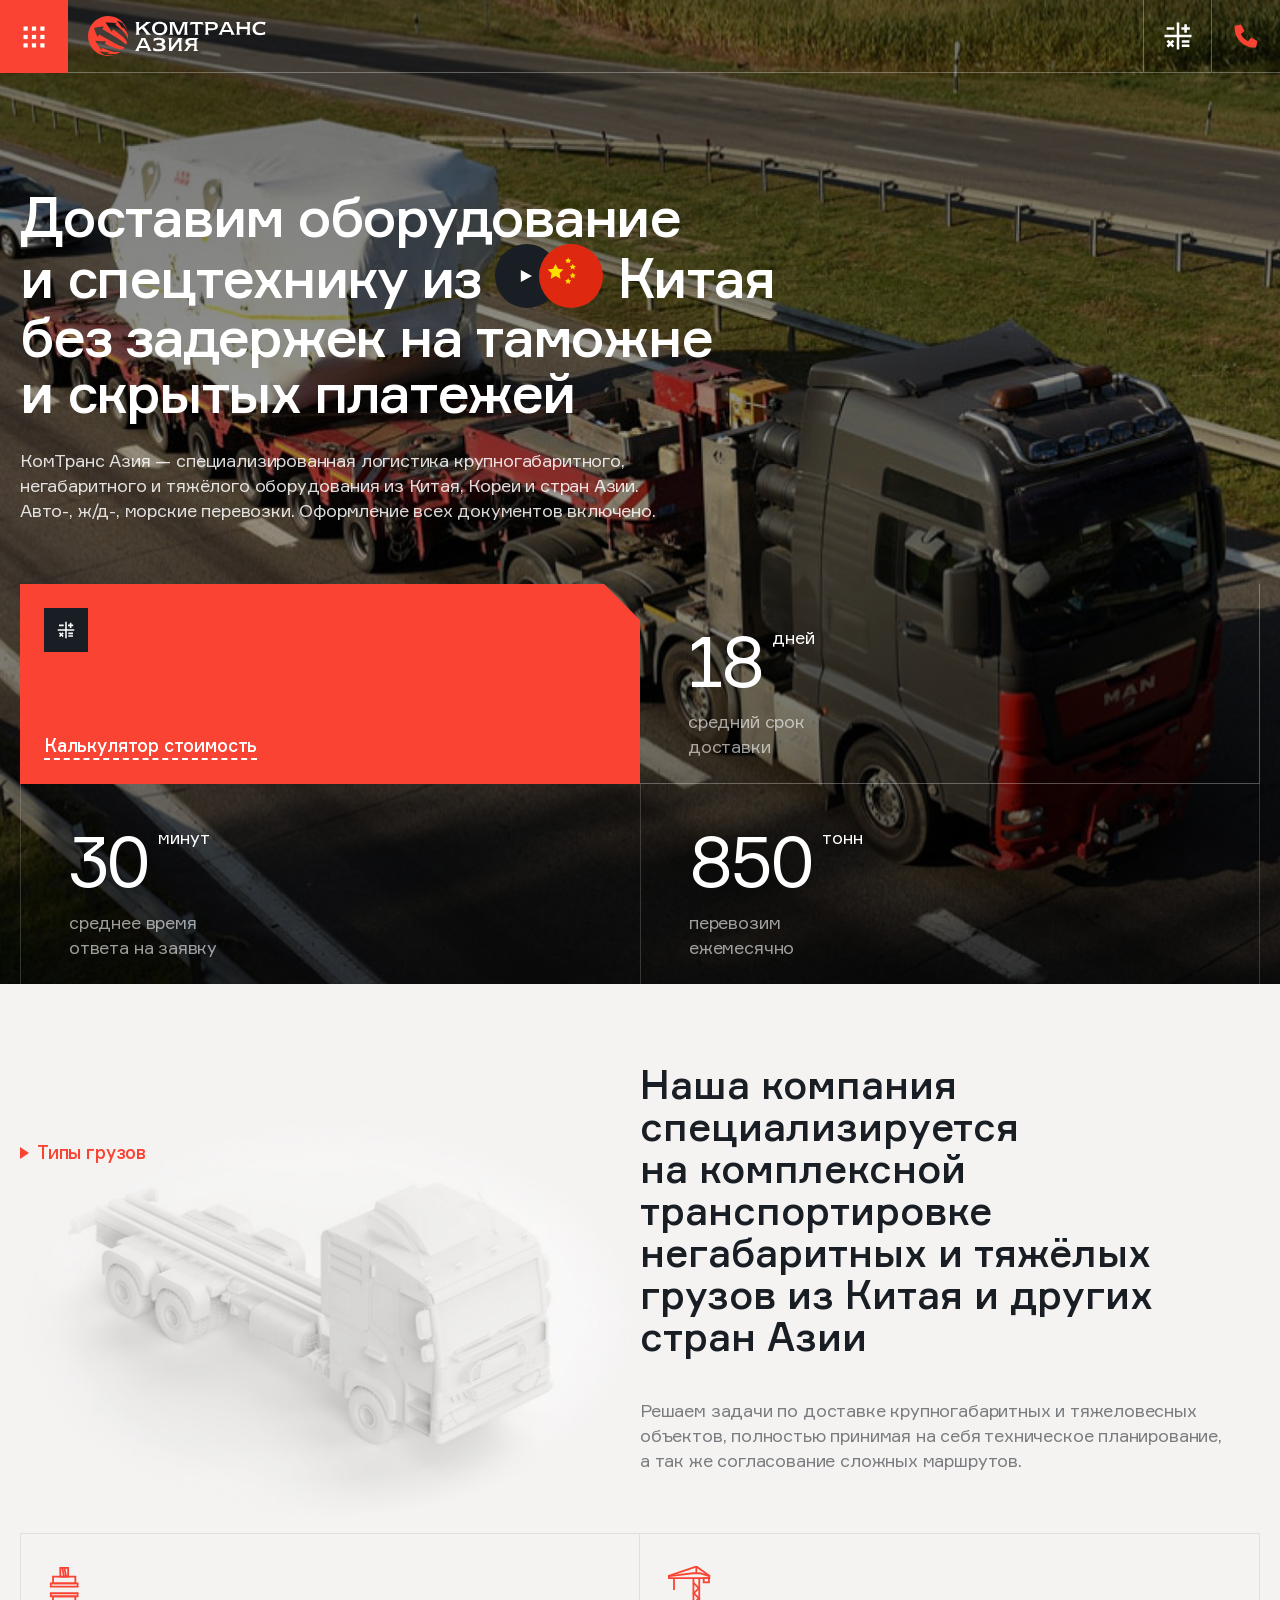
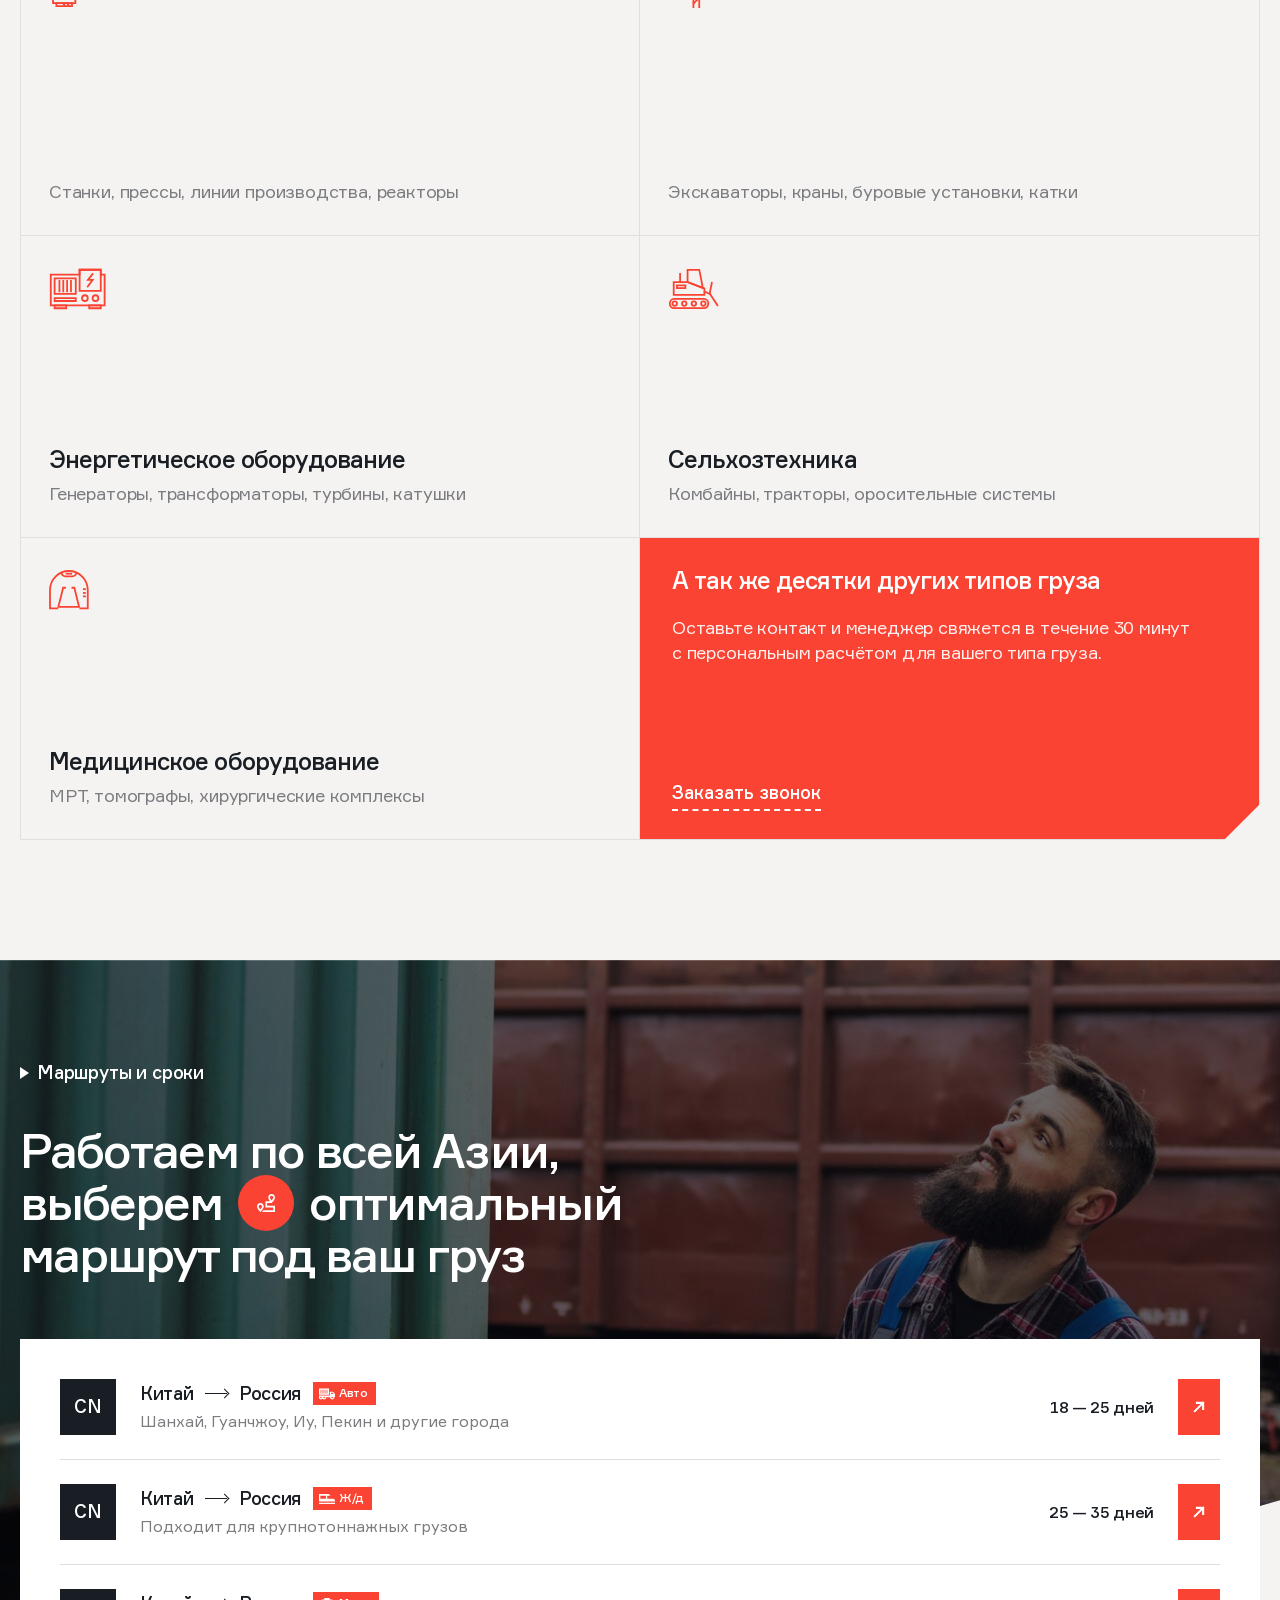
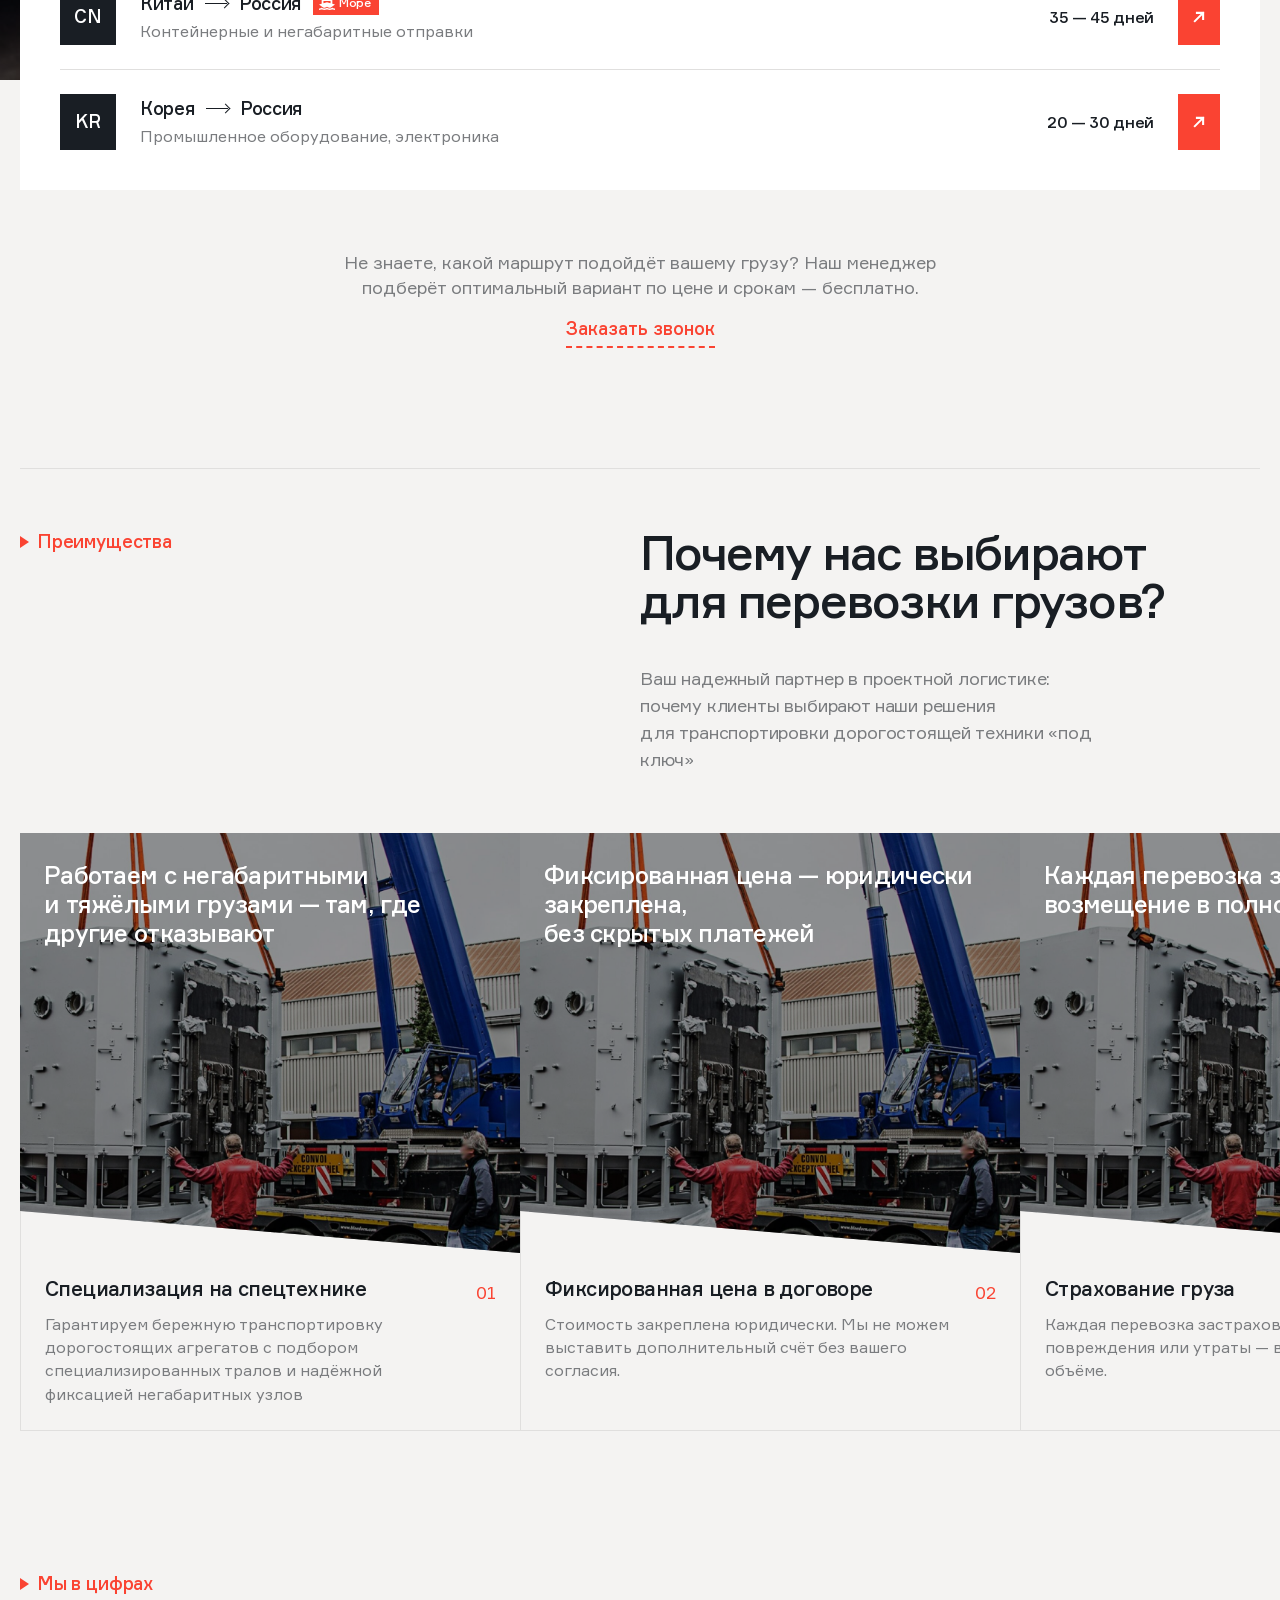
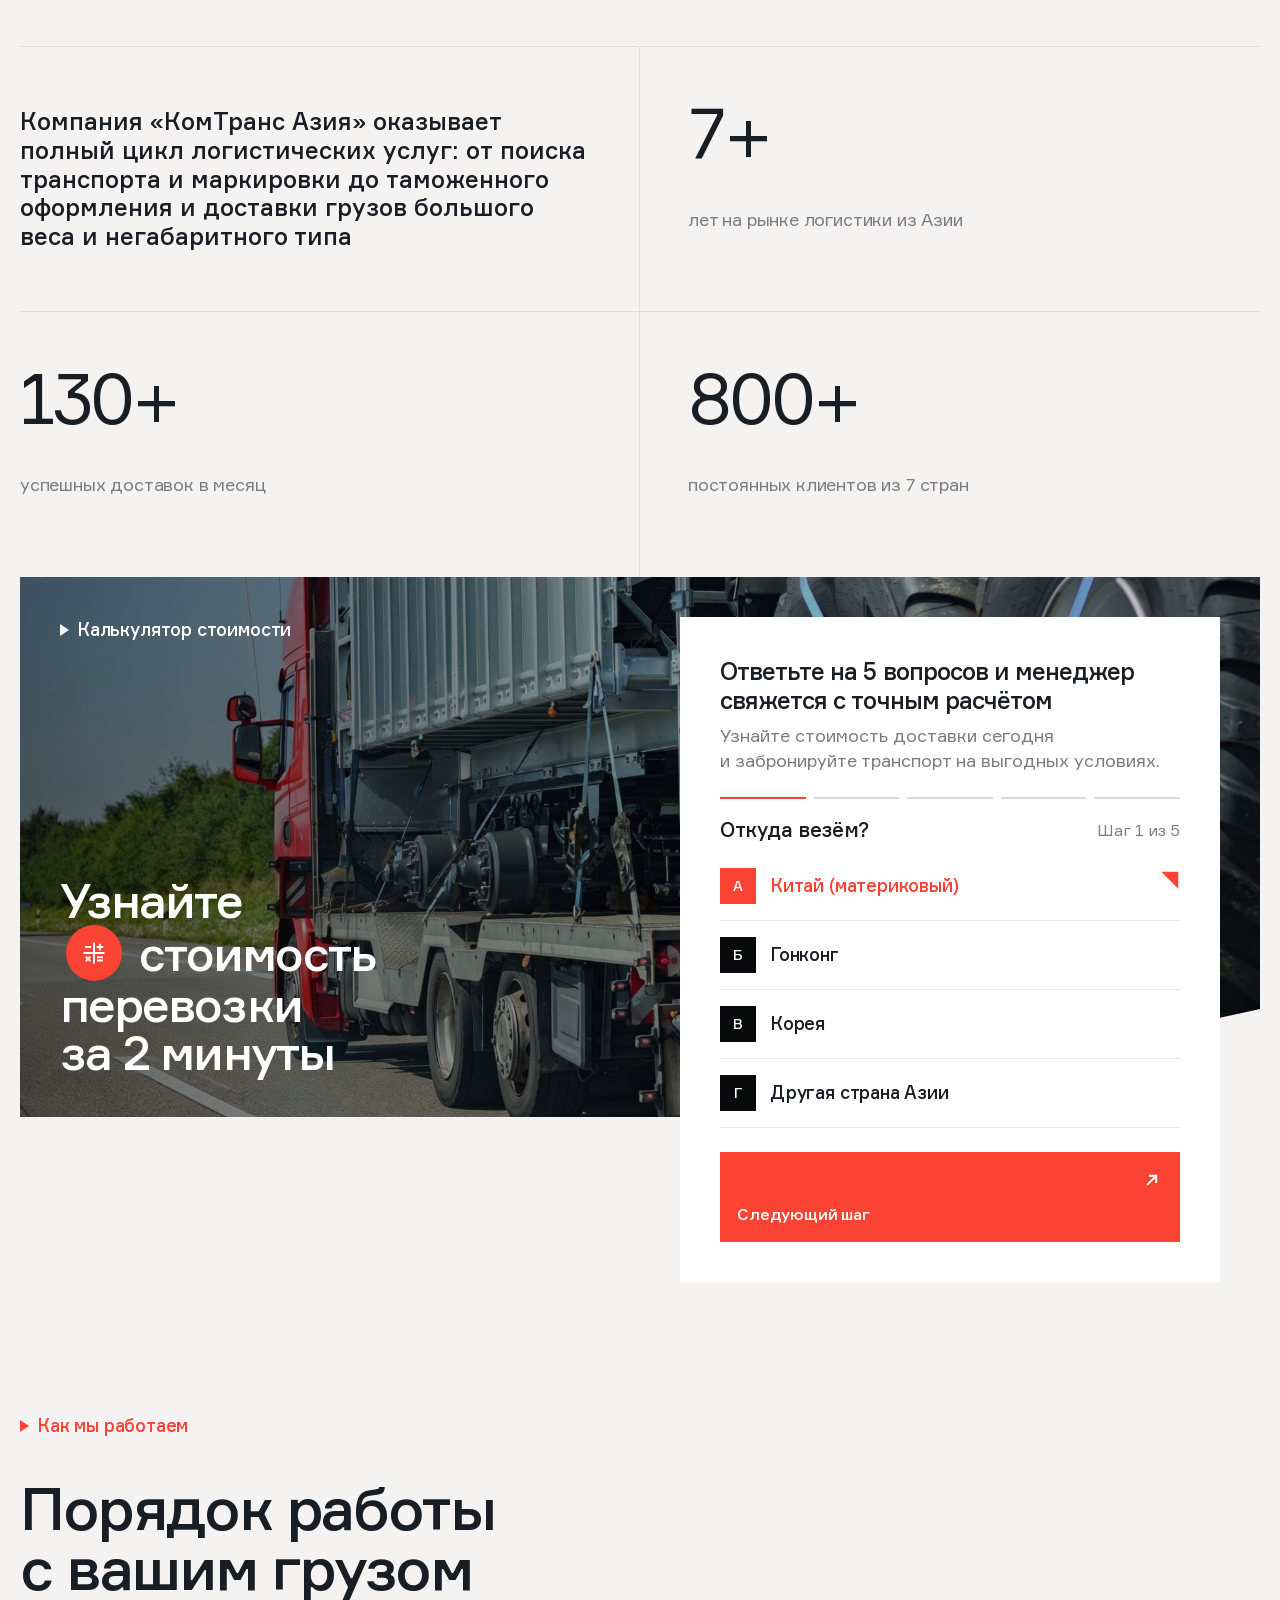
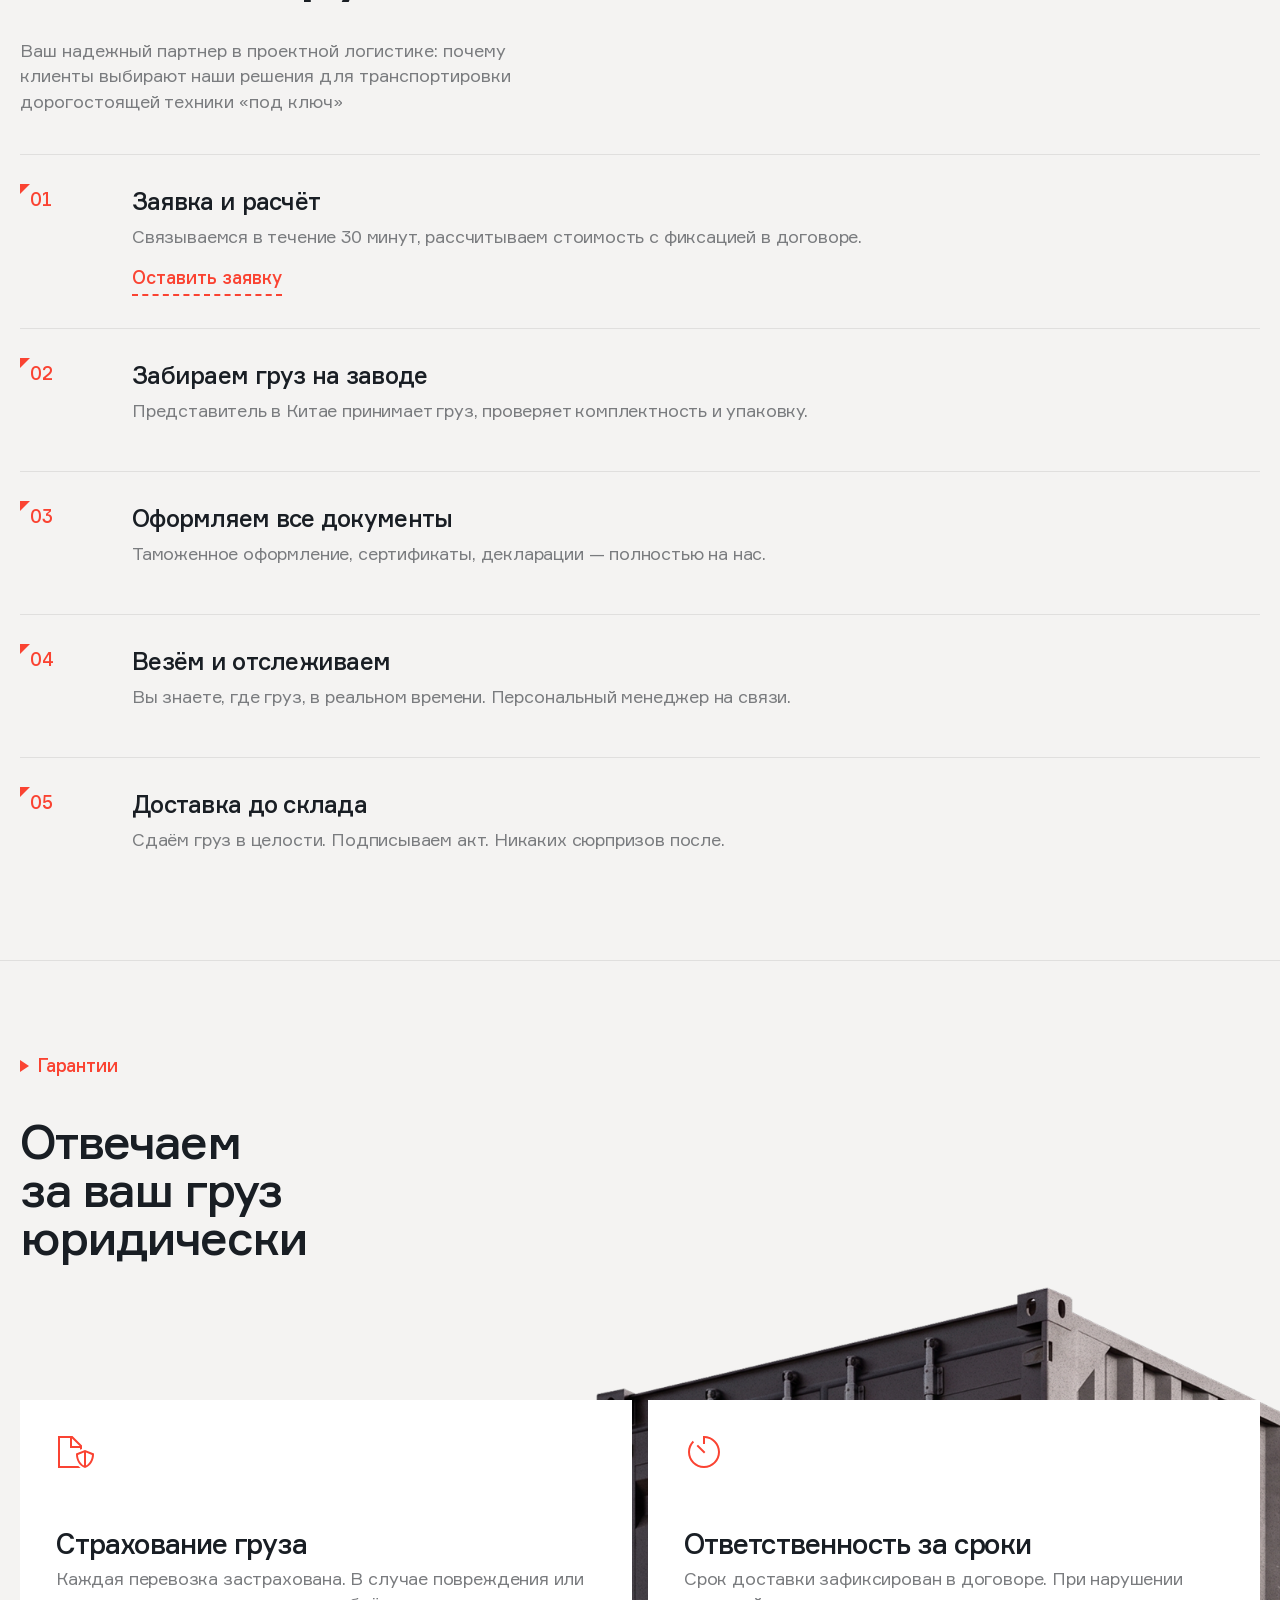
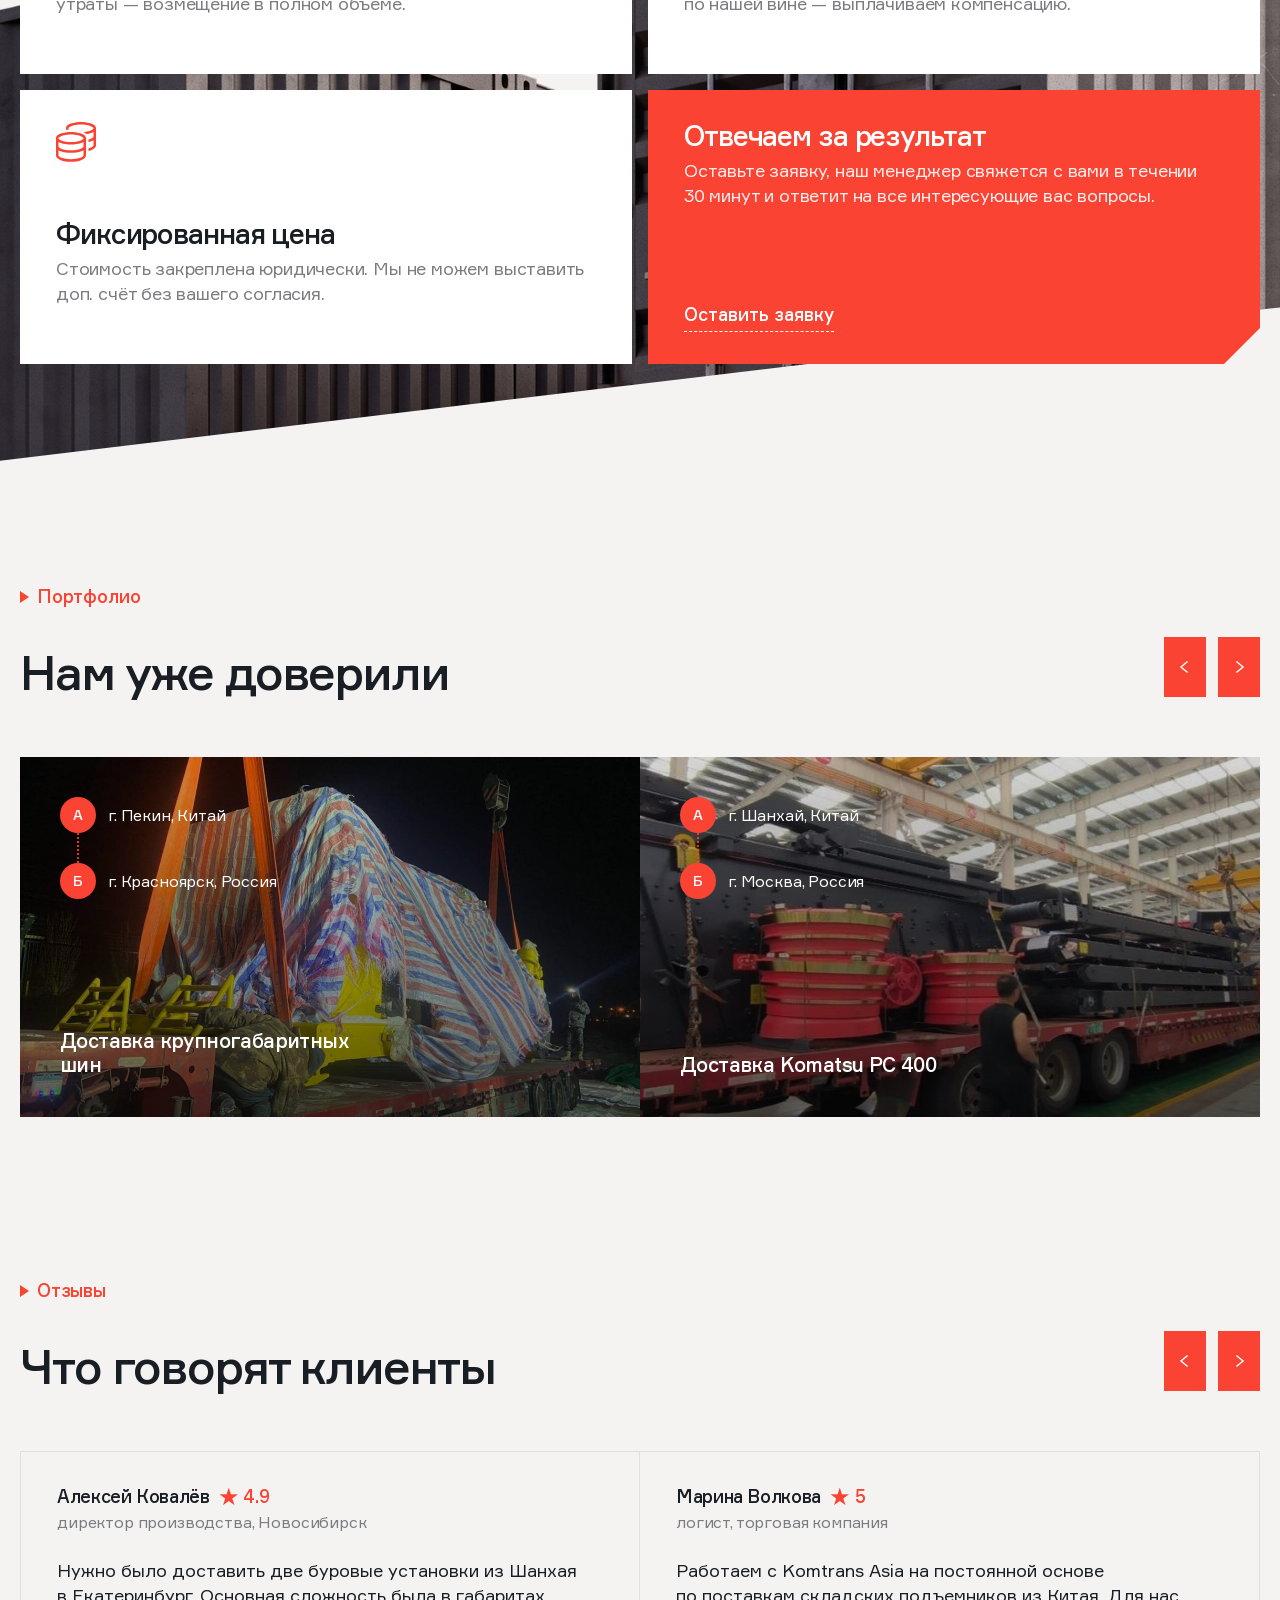
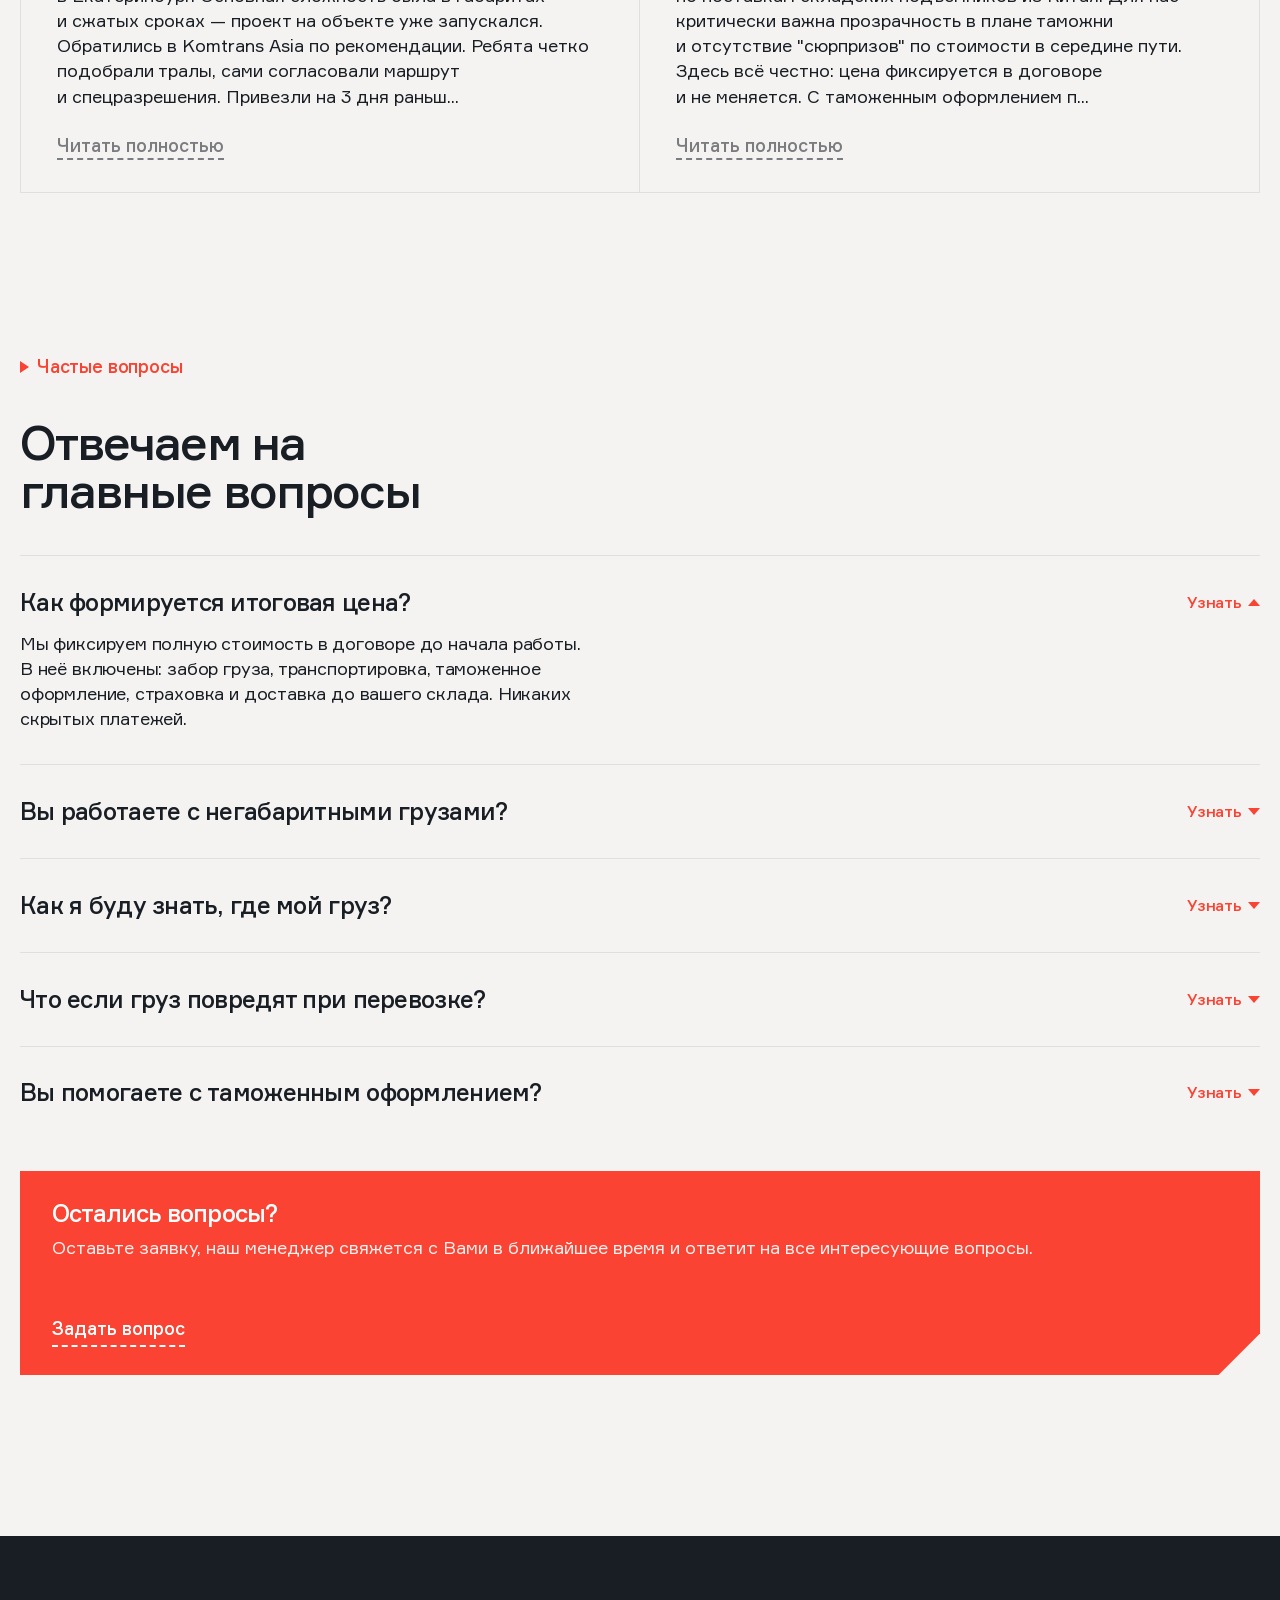
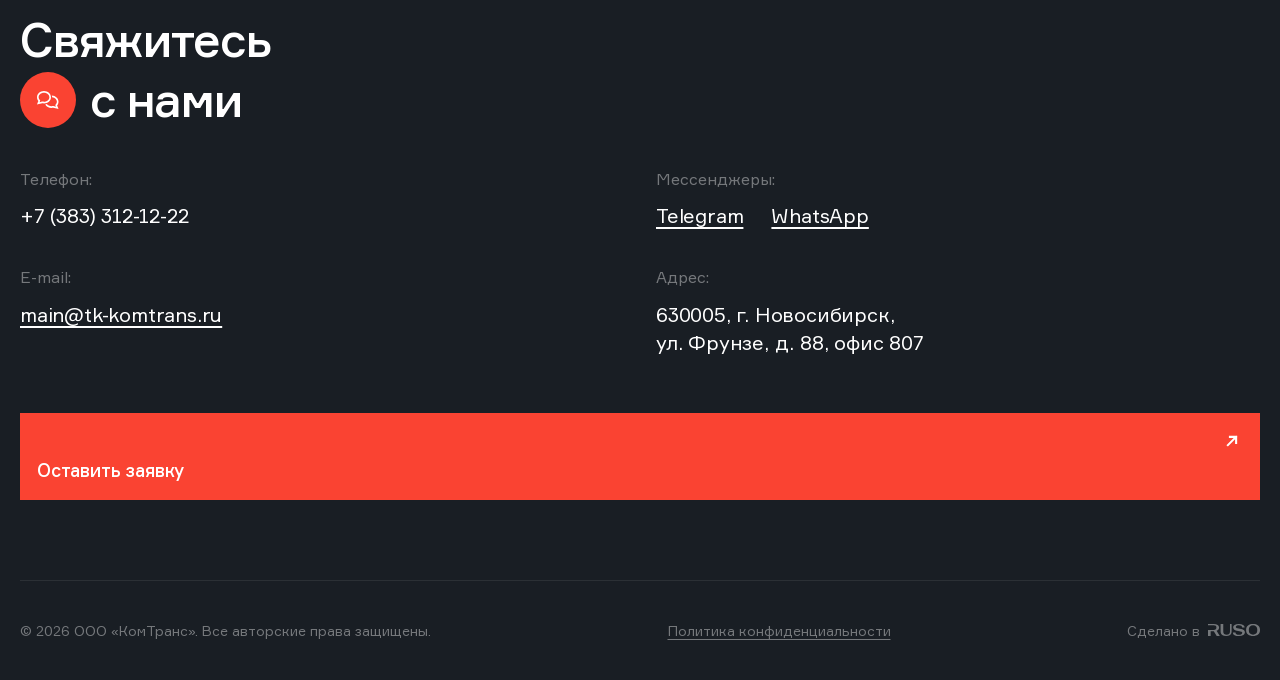
==== index.html @ 23481c4d "Portfolio modal: working image slider (arrows + thumbs), remove pagination dots Co-Authored-By: Devi" ====
<!doctype html>
<html lang="ru">
<head>
  <meta charset="utf-8">
  <meta name="viewport" content="width=device-width, initial-scale=1, viewport-fit=cover">
  <title>КомТранс Азия — доставка оборудования и спецтехники из Китая, Кореи и стран Азии</title>
  <meta name="description" content="КомТранс Азия — специализированная логистика крупногабаритного, негабаритного и тяжёлого оборудования из Китая, Кореи и стран Азии. Авто-, ж/д-, морские перевозки. Оформление всех документов включено.">
  <link rel="icon" type="image/svg+xml" href="assets/icons/favicon.svg">
  <link rel="stylesheet" href="css/main.css">
  <link rel="stylesheet" href="css/sections.css">
  <link rel="stylesheet" href="css/popups.css">
  <link rel="stylesheet" href="css/responsive.css">
</head>
<body>

<!-- ======= HEADER ======= -->
<header class="site-header is-overlay">
  <div class="container">
    <div class="site-header__row">
      <a class="site-header__logo" href="/" aria-label="КомТранс Азия">
        <img src="assets/icons/logo.svg" alt="КомТранс Азия" width="178" height="40">
      </a>

      <nav class="site-header__nav desktop-only">
        <a href="#types">Типы грузов</a>
        <a href="#routes">Маршруты и сроки</a>
        <a href="#features">Преимущества</a>
        <a href="#numbers">Мы в цифрах</a>
        <div class="has-dd-wrap">
          <a href="#" class="has-dd">Ещё</a>
          <div class="dd-menu">
            <div class="dd-menu__inner">
              <a href="#calc">Калькулятор</a>
              <a href="#steps">Этапы работы</a>
              <a href="#garant">Гарантии</a>
              <a href="#portfolio">Портфолио</a>
              <a href="#reviews">Отзывы</a>
              <a href="#faq">Частые вопросы</a>
            </div>
          </div>
        </div>
      </nav>

      <div class="site-header__phone desktop-only">
        <a class="phone-num" href="tel:+79232252229">+7 (923) 225-22-29</a>
        <div class="phone-msg">
          <a href="https://t.me/" target="_blank" rel="noopener">Telegram</a>
          <a href="https://wa.me/" target="_blank" rel="noopener">WhatsApp</a>
        </div>
      </div>

      <button class="site-header__cta desktop-only" data-modal="call">
        Заказать звонок
      </button>

      <button class="site-header__cta-mobile mobile-only" data-modal="call" aria-label="Позвонить"></button>
      <button class="site-header__calc-mobile mobile-only" data-modal="calculator" aria-label="Калькулятор"></button>
      <button class="site-header__menu-btn mobile-only" data-modal="menu" aria-label="Меню"></button>
    </div>
  </div>
</header>

<!-- ======= 1. HERO ======= -->
<section class="hero">
  <div class="hero__bg">
    <img src="assets/img/hero-bg.jpg"
         srcset="assets/img/hero-bg.jpg 1x, assets/img/hero-bg@2x.jpg 2x"
         alt="">
  </div>
  <div class="container">
    <div class="hero__content">
      <h1 class="hero__title">
        Доставим оборудование<br>
        и&nbsp;спецтехнику из&nbsp;<span class="flag" aria-label="Китай"><img src="./assets/img/Frame 188.svg" alt=""><img src="assets/icons/flag-cn.svg" alt=""></span>&nbsp;Китая<br>
        без&nbsp;задержек на&nbsp;таможне<br>
        и&nbsp;скрытых платежей
      </h1>
      <p class="hero__lead">
        КомТранс&nbsp;Азия&nbsp;— специализированная логистика крупногабаритного,
        негабаритного и&nbsp;тяжёлого оборудования из&nbsp;Китая, Кореи и&nbsp;стран Азии.<br>
        Авто-, ж/д-, морские перевозки. Оформление всех документов включено.
      </p>
    </div>

    <div class="hero__metrics">
      <a href="#calc" class="hero__calc">
        <span class="hero__calc-icon"><img src="assets/icons/calc-hash.svg" alt=""></span>
        <span class="hero__calc-link">Калькулятор стоимость</span>
      </a>
      <div class="hero__metric">
        <div class="hero__metric-num">18<span class="unit">дней</span></div>
        <div class="hero__metric-label">средний срок<br>доставки</div>
      </div>
      <div class="hero__metric">
        <div class="hero__metric-num">30<span class="unit">минут</span></div>
        <div class="hero__metric-label">среднее время<br>ответа на&nbsp;заявку</div>
      </div>
      <div class="hero__metric">
        <div class="hero__metric-num">850<span class="unit">тонн</span></div>
        <div class="hero__metric-label">перевозим<br>ежемесячно</div>
      </div>
    </div>
  </div>
</section>

<!-- ======= 2. TYPES ======= -->
<section class="types" id="types">
  <div class="container">
    <div class="types__top">
      <div class="types__media" role="img" aria-label="Транспорт">
    <p class="section-tag">Типы грузов</p>
      </div>
      <div class="types__heading">
        <h2>Наша компания специализируется на&nbsp;комплексной транспортировке негабаритных и&nbsp;тяжёлых грузов из&nbsp;Китая и&nbsp;других стран Азии</h2>
        <p>Решаем задачи по&nbsp;доставке крупногабаритных и&nbsp;тяжеловесных объектов, полностью принимая на&nbsp;себя техническое планирование, а&nbsp;так&nbsp;же согласование сложных маршрутов.</p>
      </div>
    </div>

    <div class="types__grid">
      <article class="type-card">
        <div class="type-card__icon"><img src="assets/icons/type-industrial.svg" alt=""></div>
        <div class="type-card__text">
          <h3>Промышленное оборудование</h3>
        <p>Станки, прессы, линии производства, реакторы</p>
        </div>
      </article>
      <article class="type-card">
        <div class="type-card__icon"><img src="assets/icons/type-crane.svg" alt=""></div>
        <div class="type-card__text">
        <h3>Строительная техника</h3>
        <p>Экскаваторы, краны, буровые установки, катки</p>
        </div>
      </article>
      <article class="type-card">
        <div class="type-card__icon"><img src="assets/icons/type-generator.svg" alt=""></div>
        <div class="type-card__text">
        <h3>Энергетическое оборудование</h3>
        <p>Генераторы, трансформаторы, турбины, катушки</p>
        </div>
      </article>
      <article class="type-card">
        <div class="type-card__icon"><img src="assets/icons/type-bulldozer.svg" alt=""></div>
        <div class="type-card__text">
        <h3>Сельхозтехника</h3>
        <p>Комбайны, тракторы, оросительные системы</p>
        </div>
      </article>
      <article class="type-card type-card--empty desktop-only" aria-hidden="true"></article>
      <article class="type-card">
        <div class="type-card__icon"><img src="assets/icons/type-medical.svg" alt=""></div>
        <div class="type-card__text">
        <h3>Медицинское оборудование</h3>
        <p>МРТ, томографы, хирургические комплексы</p>
        </div>
      </article>
      <article class="type-card type-card--empty desktop-only" aria-hidden="true"></article>
      <article class="type-card type-card--cta">
        <h3>А&nbsp;так&nbsp;же десятки других типов груза</h3>
        <p>Оставьте контакт и&nbsp;менеджер свяжется в&nbsp;течение 30&nbsp;минут с&nbsp;персональным расчётом для&nbsp;вашего типа груза.</p>
        <button class="btn--ghost" data-modal="call">Заказать звонок</button>
      </article>
    </div>
  </div>
</section>

<!-- ======= 3. ROUTES ======= -->
<section class="routes" id="routes">
  <div class="routes__bg"><img src="assets/img/route-bg.jpg" alt=""></div>
  <div class="container">
    <p class="section-tag">Маршруты и сроки</p>
    <h2 class="routes__title">
      Работаем по&nbsp;всей Азии,<br class="br-desktop">
      выберем&nbsp;<br class="br-mobile"><span class="pill"><img src="assets/icons/route-truck.svg" alt=""></span>&nbsp;оптимальный<br class="br-desktop">
      маршрут под&nbsp;ваш груз
    </h2>

    <div class="routes__list">
      <div class="routes__row">
        <span class="routes__cc">CN</span>
        <div class="routes__path">
          <span class="routes__path-line">Китай <span class="arrow"></span> Россия <span class="badge auto"><img src="assets/icons/transport-auto.svg" alt=""> Авто</span></span>
          <span class="routes__sub">Шанхай, Гуанчжоу, Иу, Пекин и&nbsp;другие города</span>
        </div>
        <span class="routes__time">18&nbsp;—&nbsp;25 дней</span>
        <button type="button" class="routes__go" data-modal="call" data-modal-title="Оставьте заявку" data-context="Маршрут: Китай → Россия (Авто)" aria-label="Оставить заявку по маршруту Китай → Россия (Авто)"><img src="assets/icons/arrow-up-right.svg" alt=""></button>
      </div>
      <div class="routes__row">
        <span class="routes__cc">CN</span>
        <div class="routes__path">
          <span class="routes__path-line">Китай <span class="arrow"></span> Россия <span class="badge rail"><img src="assets/icons/transport-rail.svg" alt=""> Ж/д</span></span>
          <span class="routes__sub">Подходит для&nbsp;крупнотоннажных грузов</span>
        </div>
        <span class="routes__time">25&nbsp;—&nbsp;35 дней</span>
        <button type="button" class="routes__go" data-modal="call" data-modal-title="Оставьте заявку" data-context="Маршрут: Китай → Россия (Ж/д)" aria-label="Оставить заявку по маршруту Китай → Россия (Ж/д)"><img src="assets/icons/arrow-up-right.svg" alt=""></button>
      </div>
      <div class="routes__row">
        <span class="routes__cc">CN</span>
        <div class="routes__path">
          <span class="routes__path-line">Китай <span class="arrow"></span> Россия <span class="badge sea"><img src="assets/icons/transport-sea.svg" alt=""> Море</span></span>
          <span class="routes__sub">Контейнерные и&nbsp;негабаритные отправки</span>
        </div>
        <span class="routes__time">35&nbsp;—&nbsp;45 дней</span>
        <button type="button" class="routes__go" data-modal="call" data-modal-title="Оставьте заявку" data-context="Маршрут: Китай → Россия (Море)" aria-label="Оставить заявку по маршруту Китай → Россия (Море)"><img src="assets/icons/arrow-up-right.svg" alt=""></button>
      </div>
      <div class="routes__row">
        <span class="routes__cc">KR</span>
        <div class="routes__path">
          <span class="routes__path-line">Корея <span class="arrow"></span> Россия</span>
          <span class="routes__sub">Промышленное оборудование, электроника</span>
        </div>
        <span class="routes__time">20&nbsp;—&nbsp;30 дней</span>
        <button type="button" class="routes__go" data-modal="call" data-modal-title="Оставьте заявку" data-context="Маршрут: Корея → Россия" aria-label="Оставить заявку по маршруту Корея → Россия"><img src="assets/icons/arrow-up-right.svg" alt=""></button>
      </div>
    </div>
  </div>

  <div class="routes__after">
    <p>Не&nbsp;знаете, какой маршрут подойдёт вашему грузу? Наш менеджер подберёт оптимальный вариант по&nbsp;цене и&nbsp;срокам&nbsp;— бесплатно.</p>
    <button class="btn--ghost" data-modal="call">Заказать звонок</button>
  </div>
</section>

<!-- ======= 4. FEATURES ======= -->
<section class="features" id="features">
  <div class="container">
    <div class="features__head">
        <p class="section-tag">Преимущества</p>
      <div>
        <h2 class="section-title">Почему нас выбирают<br>для&nbsp;перевозки грузов?</h2>
              <p>Ваш надежный партнер в&nbsp;проектной логистике: почему клиенты выбирают наши решения для&nbsp;транспортировки дорогостоящей техники&nbsp;«под ключ»</p>
      </div>
    </div>

    <div class="features__grid">
      <div class="features__visual">
        <div class="fv-bg fv-bg--a"></div>
        <div class="fv-bg fv-bg--b"></div>
        <h3 class="features__visual-text">Работаем с&nbsp;негабаритными<br>и&nbsp;тяжёлыми грузами&nbsp;— там,<br>где другие отказывают</h3>
      </div>
      <div class="features__list">
        <div class="feature-row is-open"
             data-ftext="Работаем с&nbsp;негабаритными и&nbsp;тяжёлыми грузами&nbsp;— там, где другие отказывают"
             data-fimg="assets/img/feature-img.jpg">
          <div class="feature-row__content">
            <h3>Специализация на&nbsp;спецтехнике</h3>
            <p>Гарантируем бережную транспортировку дорогостоящих агрегатов с&nbsp;подбором специализированных тралов и&nbsp;надёжной фиксацией негабаритных узлов</p>
          </div>
          <span class="feature-row__num">01</span>
        </div>
        <div class="feature-row"
             data-ftext="Фиксированная цена — юридически закреплена,<br>без&nbsp;скрытых платежей"
             data-fimg="assets/img/feature-img.jpg">
          <div class="feature-row__content">
            <h3>Фиксированная цена в&nbsp;договоре</h3>
            <p>Стоимость закреплена юридически. Мы&nbsp;не&nbsp;можем выставить дополнительный счёт без&nbsp;вашего согласия.</p>
          </div>
          <span class="feature-row__num">02</span>
        </div>
        <div class="feature-row"
             data-ftext="Каждая перевозка застрахована&nbsp;—<br>возмещение в&nbsp;полном объёме"
             data-fimg="assets/img/feature-img.jpg">
          <div class="feature-row__content">
            <h3>Страхование груза</h3>
            <p>Каждая перевозка застрахована. В&nbsp;случае повреждения или утраты&nbsp;— возмещение в&nbsp;полном объёме.</p>
          </div>
          <span class="feature-row__num">03</span>
        </div>
        <div class="feature-row"
             data-ftext="Забираем, растамаживаем и&nbsp;доставляем&nbsp;—<br>вы&nbsp;только ждёте результат"
             data-fimg="assets/img/feature-img.jpg">
          <div class="feature-row__content">
            <h3>Перевозки «под ключ»</h3>
            <p>Берём на&nbsp;себя забор груза, таможню, транспортировку и&nbsp;доставку до&nbsp;вашего склада.</p>
          </div>
          <span class="feature-row__num">04</span>
        </div>
        <div class="feature-row"
             data-ftext="Наш сотрудник в&nbsp;Китае принимает<br>груз лично и&nbsp;готовит к&nbsp;отправке"
             data-fimg="assets/img/feature-img.jpg">
          <div class="feature-row__content">
            <h3>Представитель в&nbsp;Китае</h3>
            <p>Наш сотрудник на&nbsp;месте принимает груз, проверяет комплектность и&nbsp;готовит к&nbsp;отправке.</p>
          </div>
          <span class="feature-row__num">05</span>
        </div>
        <div class="feature-row"
             data-ftext="Один контакт на&nbsp;все вопросы&nbsp;—<br>от&nbsp;заявки до&nbsp;доставки"
             data-fimg="assets/img/feature-img.jpg">
          <div class="feature-row__content">
            <h3>Персональный менеджер</h3>
            <p>Один контакт на&nbsp;все вопросы по&nbsp;вашему проекту&nbsp;— от&nbsp;заявки до&nbsp;доставки.</p>
          </div>
          <span class="feature-row__num">06</span>
        </div>
      </div>
    </div>
  </div>
</section>

<!-- ======= 5. NUMBERS ======= -->
<section class="numbers" id="numbers">
  <div class="container">
    <p class="section-tag">Мы в цифрах</p>
    <div class="numbers__grid">
      <div class="num-card num-card--lead">
        <div class="num-card__lead">
          <p>Компания «КомТранс&nbsp;Азия» оказывает полный цикл логистических услуг: от&nbsp;поиска транспорта и&nbsp;маркировки до&nbsp;таможенного оформления и&nbsp;доставки грузов большого веса и&nbsp;негабаритного типа</p>
        </div>
      </div>
      <div class="num-card">
        <div class="num-card__big">7+</div>
        <div class="num-card__label">лет на&nbsp;рынке логистики из&nbsp;Азии</div>
      </div>
      <div class="num-card">
        <div class="num-card__big">130+</div>
        <div class="num-card__label">успешных доставок в&nbsp;месяц</div>
      </div>
      <div class="num-card">
        <div class="num-card__big">800+</div>
        <div class="num-card__label">постоянных клиентов из&nbsp;7&nbsp;стран</div>
      </div>
    </div>
  </div>
</section>

<!-- ======= 6. CALCULATOR BLOCK ======= -->
<section class="calc" id="calc">
  <div class="container">
    <div class="calc__inner">
      <div class="calc__title-wrap">
        <p class="section-tag">Калькулятор стоимости</p>
        <h2 class="calc__title">Узнайте<br><span class="pill"><img src="assets/icons/calc-hash.svg" alt=""></span>&nbsp;стоимость<br>перевозки<br>за&nbsp;2&nbsp;минуты</h2>
      </div>

      <form class="calculator-widget" id="calc-widget" novalidate>
        <h3 class="calculator-widget__title">Ответьте на&nbsp;5 вопросов и&nbsp;менеджер свяжется с&nbsp;точным расчётом</h3>
        <p class="calculator-widget__lead">Узнайте стоимость доставки сегодня и&nbsp;забронируйте транспорт на&nbsp;выгодных условиях.</p>
        <div class="calc-progress" aria-hidden="true">
          <span class="is-active"></span><span></span><span></span><span></span><span></span>
        </div>
        <div class="calculator-widget__step-row">
          <h3>Откуда везём?</h3>
          <span class="step">Шаг&nbsp;1 из&nbsp;5</span>
        </div>
        <div class="calculator-widget__opts">
          <label class="calc-opt is-selected"><input type="radio" name="from" value="cn" checked><span class="calc-opt__letter">А</span><span class="calc-opt__label">Китай (материковый)</span></label>
          <label class="calc-opt"><input type="radio" name="from" value="hk"><span class="calc-opt__letter">Б</span><span class="calc-opt__label">Гонконг</span></label>
          <label class="calc-opt"><input type="radio" name="from" value="kr"><span class="calc-opt__letter">В</span><span class="calc-opt__label">Корея</span></label>
          <label class="calc-opt"><input type="radio" name="from" value="other"><span class="calc-opt__letter">Г</span><span class="calc-opt__label">Другая страна Азии</span></label>
        </div>
        <button type="submit" class="btn">Следующий шаг</button>
      </form>
    </div>
  </div>
</section>

<!-- ======= 7. STEPS ======= -->
<section class="steps" id="steps">
  <div class="container">
    <p class="section-tag">Как мы работаем</p>
    <div class="steps__grid">
      <div class="steps__heading">
        <h2 class="section-title">Порядок работы<br>с&nbsp;вашим грузом</h2>
        <p>Ваш надежный партнер в&nbsp;проектной логистике: почему клиенты выбирают наши решения для&nbsp;транспортировки дорогостоящей техники&nbsp;«под ключ»</p>
      </div>
      <ol class="steps__list">
        <li class="step-item">
          <span class="step-item__num">01</span>
          <div class="step-item__body">
            <h3>Заявка и&nbsp;расчёт</h3>
            <p>Связываемся в&nbsp;течение 30&nbsp;минут, рассчитываем стоимость с&nbsp;фиксацией в&nbsp;договоре.</p>
            <button class="btn--ghost" data-modal="call" data-modal-title="Оставьте заявку" data-context="Этап работы: Заявка и расчёт">Оставить заявку</button>
          </div>
        </li>
        <li class="step-item">
          <span class="step-item__num">02</span>
          <div class="step-item__body">
            <h3>Забираем груз на&nbsp;заводе</h3>
            <p>Представитель в&nbsp;Китае принимает груз, проверяет комплектность и&nbsp;упаковку.</p>
          </div>
        </li>
        <li class="step-item">
          <span class="step-item__num">03</span>
          <div class="step-item__body">
            <h3>Оформляем все документы</h3>
            <p>Таможенное оформление, сертификаты, декларации&nbsp;— полностью на&nbsp;нас.</p>
          </div>
        </li>
        <li class="step-item">
          <span class="step-item__num">04</span>
          <div class="step-item__body">
            <h3>Везём и&nbsp;отслеживаем</h3>
            <p>Вы&nbsp;знаете, где груз, в&nbsp;реальном времени. Персональный менеджер на&nbsp;связи.</p>
          </div>
        </li>
        <li class="step-item">
          <span class="step-item__num">05</span>
          <div class="step-item__body">
            <h3>Доставка до&nbsp;склада</h3>
            <p>Сдаём груз в&nbsp;целости. Подписываем акт. Никаких сюрпризов после.</p>
          </div>
        </li>
      </ol>
    </div>
  </div>
</section>

<!-- ======= 8. GARANT ======= -->
<section class="garant" id="garant">
  <div class="garant__bg"></div>
  <div class="container">
    <div class="garant__grid">
      
      <!-- 1 -->
      <div class="garant__left">
        <p class="section-tag">Гарантии</p>
        <h2 class="garant__title">Отвечаем<br>за&nbsp;ваш груз<br>юридически</h2>
      </div>
      
      <!-- 2 -->
      <div class="garant-card--empty desktop-only" aria-hidden="true"></div>
      
      <!-- 3 -->
      <article class="garant-card">
        <div class="garant-card__icon"><img src="assets/icons/straxovaniye.svg" alt=""></div>
        <h3>Страхование груза</h3>
        <p>Каждая перевозка застрахована. В&nbsp;случае повреждения или утраты&nbsp;— возмещение в&nbsp;полном объёме.</p>
      </article>

      <!-- 4 -->
      <div class="garant-card--empty desktop-only" aria-hidden="true"></div>
      
      <!-- 5 -->
      <article class="garant-card">
        <div class="garant-card__icon"><img src="assets/icons/otvetstvennost.svg" alt=""></div>
        <h3>Ответственность за&nbsp;сроки</h3>
        <p>Срок доставки зафиксирован в&nbsp;договоре. При&nbsp;нарушении по&nbsp;нашей вине&nbsp;— выплачиваем компенсацию.</p>
      </article>
      
      <!-- 6 -->
      <div class="garant-card--empty desktop-only" aria-hidden="true"></div>

      <!-- 7 -->
      <article class="garant-card">
        <div class="garant-card__icon"><img src="assets/icons/fiksirovannaya.svg" alt=""></div>
        <h3>Фиксированная цена</h3>
        <p>Стоимость закреплена юридически. Мы&nbsp;не&nbsp;можем выставить доп.&nbsp;счёт без&nbsp;вашего согласия.</p>
      </article>
      
      <!-- 8 -->
      <div class="garant-card--empty desktop-only" aria-hidden="true"></div>
      
      <!-- 9 -->
      <article class="garant-card garant-card--cta">
        <h3>Отвечаем за&nbsp;результат</h3>
        <p>Оставьте заявку, наш менеджер свяжется с&nbsp;вами в&nbsp;течении 30&nbsp;минут и&nbsp;ответит на&nbsp;все интересующие вас вопросы.</p>
        <button class="btn--ghost" data-modal="call">Оставить заявку</button>
      </article>
    </div>
  </div>
</section>

<!-- ======= 9. PORTFOLIO ======= -->
<section class="portfolio" id="portfolio">
  <div class="container">
    <div class="portfolio__head">
      <div>
        <p class="section-tag">Портфолио</p>
        <h2 class="section-title">Нам уже доверили</h2>
      </div>
      <div class="carousel-nav" data-carousel="portfolio">
        <button data-dir="-1" aria-label="Назад"><img src="assets/icons/arrow-left.svg" alt=""></button>
        <button data-dir="1" aria-label="Вперёд"><img src="assets/icons/arrow-right.svg" alt=""></button>
      </div>
    </div>
    <div class="carousel-wrap" id="carousel-portfolio">
      <div class="portfolio__grid carousel-track">
        <article class="case-card" data-modal="portfolio" data-images="assets/img/portfolio-1.jpg,assets/img/portfolio-2.jpg,assets/img/portfolio-1.jpg,assets/img/portfolio-2.jpg">
          <div class="case-card__img" style="background-image: url('assets/img/portfolio-1.jpg')"></div>
          <div class="case-card__body">
            <div class="case-card__pins case-pins">
              <div class="case-pin"><span class="case-pin__letter">А</span><span class="case-pin__label">г.&nbsp;Пекин, Китай</span></div>
              <div class="case-pin"><span class="case-pin__letter">Б</span><span class="case-pin__label">г.&nbsp;Красноярск, Россия</span></div>
            </div>
            <div class="case-card__title">Доставка крупногабаритных шин</div>
          </div>
        </article>
        <article class="case-card" data-modal="portfolio" data-images="assets/img/portfolio-2.jpg,assets/img/portfolio-1.jpg,assets/img/portfolio-2.jpg,assets/img/portfolio-1.jpg">
          <div class="case-card__img" style="background-image: url('assets/img/portfolio-2.jpg')"></div>
          <div class="case-card__body">
            <div class="case-card__pins case-pins">
              <div class="case-pin"><span class="case-pin__letter">А</span><span class="case-pin__label">г.&nbsp;Шанхай, Китай</span></div>
              <div class="case-pin"><span class="case-pin__letter">Б</span><span class="case-pin__label">г.&nbsp;Москва, Россия</span></div>
            </div>
            <div class="case-card__title">Доставка Komatsu PC&nbsp;400</div>
          </div>
        </article>
        <article class="case-card" data-modal="portfolio" data-images="assets/img/portfolio-1.jpg,assets/img/portfolio-2.jpg,assets/img/portfolio-1.jpg,assets/img/portfolio-2.jpg">
          <div class="case-card__img" style="background-image: url('assets/img/portfolio-1.jpg')"></div>
          <div class="case-card__body">
            <div class="case-card__pins case-pins">
              <div class="case-pin"><span class="case-pin__letter">А</span><span class="case-pin__label">г.&nbsp;Гуанчжоу, Китай</span></div>
              <div class="case-pin"><span class="case-pin__letter">Б</span><span class="case-pin__label">г.&nbsp;Новосибирск, Россия</span></div>
            </div>
            <div class="case-card__title">Доставка промышленного пресса</div>
          </div>
        </article>
        <article class="case-card" data-modal="portfolio" data-images="assets/img/portfolio-2.jpg,assets/img/portfolio-1.jpg,assets/img/portfolio-2.jpg,assets/img/portfolio-1.jpg">
          <div class="case-card__img" style="background-image: url('assets/img/portfolio-2.jpg')"></div>
          <div class="case-card__body">
            <div class="case-card__pins case-pins">
              <div class="case-pin"><span class="case-pin__letter">А</span><span class="case-pin__label">г.&nbsp;Сеул, Корея</span></div>
              <div class="case-pin"><span class="case-pin__letter">Б</span><span class="case-pin__label">г.&nbsp;Екатеринбург, Россия</span></div>
            </div>
            <div class="case-card__title">Доставка энергетического оборудования</div>
          </div>
        </article>
      </div>
    </div>
  </div>
</section>

<!-- ======= 10. REVIEWS ======= -->
<section class="reviews" id="reviews">
  <div class="container">
    <div class="reviews__head">
      <div>
        <p class="section-tag">Отзывы</p>
        <h2 class="section-title">Что говорят клиенты</h2>
      </div>
      <div class="carousel-nav" data-carousel="reviews">
        <button data-dir="-1" aria-label="Назад"><img src="assets/icons/arrow-left.svg" alt=""></button>
        <button data-dir="1" aria-label="Вперёд"><img src="assets/icons/arrow-right.svg" alt=""></button>
      </div>
    </div>
    <div class="carousel-wrap" id="carousel-reviews">
    <div class="reviews__grid carousel-track">
      <article class="review-card" data-modal="review">
        <div class="review-card__head">
          <div class="review-card__name-row">
            <div class="review-card__name">Алексей Ковалёв <span class="review-card__rating">4.9</span></div>
            <div class="review-card__role">директор производства, Новосибирск</div>
          </div>
        </div>
        <p class="review-card__text">Нужно было доставить две буровые установки из&nbsp;Шанхая в&nbsp;Екатеринбург. Основная сложность была в&nbsp;габаритах и&nbsp;сжатых сроках&nbsp;— проект на&nbsp;объекте уже запускался. Обратились в&nbsp;Komtrans Asia по&nbsp;рекомендации. Ребята четко подобрали тралы, сами согласовали маршрут и&nbsp;спецразрешения. Привезли на&nbsp;3&nbsp;дня раньш...</p>
        <button class="review-card__more">Читать полностью</button>
      </article>
      <article class="review-card" data-modal="review">
        <div class="review-card__head">
          <div class="review-card__name-row">
            <div class="review-card__name">Марина Волкова <span class="review-card__rating">5</span></div>
            <div class="review-card__role">логист, торговая компания</div>
          </div>
        </div>
        <p class="review-card__text">Работаем с&nbsp;Komtrans Asia на&nbsp;постоянной основе по&nbsp;поставкам складских подъемников из&nbsp;Китая. Для&nbsp;нас критически важна прозрачность в&nbsp;плане таможни и&nbsp;отсутствие "сюрпризов" по&nbsp;стоимости в&nbsp;середине пути. Здесь всё честно: цена фиксируется в&nbsp;договоре и&nbsp;не&nbsp;меняется. С&nbsp;таможенным оформлением п...</p>
        <button class="review-card__more">Читать полностью</button>
      </article>
      <article class="review-card" data-modal="review">
        <div class="review-card__head">
          <div class="review-card__name-row">
            <div class="review-card__name">Андрей Иванов <span class="review-card__rating">5</span></div>
            <div class="review-card__role">директор производства, Москва</div>
          </div>
        </div>
        <p class="review-card__text">Решали задачу по&nbsp;перевозке негабаритного станка. Понравился инженерный подход: специалисты заранее рассчитали все осевые нагрузки и&nbsp;схему погрузки. Всё прошло без&nbsp;накладок на&nbsp;границе. Ценник адекватный рынку, но&nbsp;уровень сервиса и&nbsp;личной ответственности сотрудников на&nbsp;порядок...</p>
        <button class="review-card__more">Читать полностью</button>
      </article>
      <article class="review-card" data-modal="review">
        <div class="review-card__head">
          <div class="review-card__name-row">
            <div class="review-card__name">Сергей Белов <span class="review-card__rating">4.8</span></div>
            <div class="review-card__role">генеральный директор, строительная компания</div>
          </div>
        </div>
        <p class="review-card__text">Доставляли кран-манипулятор из&nbsp;Китая на&nbsp;объект в&nbsp;Сибири. Сроки были жёсткие&nbsp;— запуск объекта не&nbsp;мог ждать. Komtrans уложились в&nbsp;18&nbsp;дней, включая таможню. Спецтехника пришла в&nbsp;идеальном состоянии, крепления нигде не&nbsp;разболтались. Работаем с&nbsp;ними уже второй год...</p>
        <button class="review-card__more">Читать полностью</button>
      </article>
      <article class="review-card" data-modal="review">
        <div class="review-card__head">
          <div class="review-card__name-row">
            <div class="review-card__name">Ольга Кузнецова <span class="review-card__rating">5</span></div>
            <div class="review-card__role">менеджер по закупкам, производство</div>
          </div>
        </div>
        <p class="review-card__text">Первый опыт с&nbsp;международной логистикой, и&nbsp;сразу удачный. Боялась скрытых платежей на&nbsp;таможне — обошлось без сюрпризов. Менеджер на&nbsp;связи 24/7, статусы присылали в&nbsp;Telegram на&nbsp;каждом этапе. Оборудование доставлено точно в&nbsp;срок, все документы в&nbsp;порядке...</p>
        <button class="review-card__more">Читать полностью</button>
      </article>
    </div>
    </div>
  </div>
</section>

<!-- ======= 11. FAQ ======= -->
<section class="faq" id="faq">
  <div class="container">
    <div class="faq__grid">
      <div class="faq__left">
        <p class="section-tag">Частые вопросы</p>
        <h2 class="section-title">Отвечаем на<br>главные вопросы</h2>
        <div class="faq__cta">
          <h3>Остались вопросы?</h3>
          <p>Оставьте заявку, наш менеджер свяжется с&nbsp;Вами в&nbsp;ближайшее время и&nbsp;ответит на&nbsp;все интересующие вопросы.</p>
          <button class="btn--ghost" data-modal="question">Задать вопрос</button>
        </div>
      </div>
      <div class="faq__items">
        <div class="faq-item is-open">
          <button class="faq-item__q" type="button">
            <span>Как формируется итоговая цена?</span>
            <span class="faq-item__btn">Узнать</span>
          </button>
          <div class="faq-item__a"><div class="faq-item__a-inner">Мы&nbsp;фиксируем полную стоимость в&nbsp;договоре до&nbsp;начала работы. В&nbsp;неё включены: забор груза, транспортировка, таможенное оформление, страховка и&nbsp;доставка до&nbsp;вашего склада. Никаких скрытых платежей.</div></div>
        </div>
        <div class="faq-item">
          <button class="faq-item__q" type="button">
            <span>Вы&nbsp;работаете с&nbsp;негабаритными грузами?</span>
            <span class="faq-item__btn">Узнать</span>
          </button>
          <div class="faq-item__a"><div class="faq-item__a-inner">Да, это наша основная специализация. Подбираем тралы и&nbsp;тяжеловозы, оформляем спецразрешения, согласовываем маршруты с&nbsp;учётом мостов, эстакад и&nbsp;путепроводов.</div></div>
        </div>
        <div class="faq-item">
          <button class="faq-item__q" type="button">
            <span>Как я&nbsp;буду знать, где мой груз?</span>
            <span class="faq-item__btn">Узнать</span>
          </button>
          <div class="faq-item__a"><div class="faq-item__a-inner">Персональный менеджер на&nbsp;связи 24/7. Дополнительно отправляем фото и&nbsp;статусы в&nbsp;Telegram&nbsp;/ WhatsApp на&nbsp;каждом ключевом этапе.</div></div>
        </div>
        <div class="faq-item">
          <button class="faq-item__q" type="button">
            <span>Что если груз повредят при&nbsp;перевозке?</span>
            <span class="faq-item__btn">Узнать</span>
          </button>
          <div class="faq-item__a"><div class="faq-item__a-inner">Все перевозки застрахованы. При&nbsp;повреждении или утрате&nbsp;— возмещение в&nbsp;полном объёме согласно условиям полиса.</div></div>
        </div>
        <div class="faq-item">
          <button class="faq-item__q" type="button">
            <span>Вы&nbsp;помогаете с&nbsp;таможенным оформлением?</span>
            <span class="faq-item__btn">Узнать</span>
          </button>
          <div class="faq-item__a"><div class="faq-item__a-inner">Да, оформляем все документы&nbsp;«под ключ»: декларации, сертификаты, разрешения. Вам не&nbsp;нужно ездить на&nbsp;таможню.</div></div>
        </div>
      </div>
    </div>
  </div>
</section>

<!-- ======= FOOTER ======= -->
<footer class="site-footer">
  <div class="container">
    <div class="site-footer__top">
      <div class="site-footer__left">
        <h2 class="site-footer__title">
          <span>Свяжитесь</span>
          <span class="row2"><span class="ico"><img src="assets/icons/chat-bubble.svg" alt=""></span><span>с&nbsp;нами</span></span>
        </h2>
      </div>
      <div class="site-footer__right">
        <div class="site-footer__col">
          <div class="row">
            <h3>Телефон:</h3>
            <a href="tel:+73833121222">+7 (383) 312-12-22</a>
          </div>
          <div class="row">
            <h3>E-mail:</h3>
            <a href="mailto:main@tk-komtrans.ru">main@tk-komtrans.ru</a>
          </div>
        </div>
        <div class="site-footer__col">
          <div class="row">
            <h3>Мессенджеры:</h3>
            <div class="messengers">
              <a href="https://t.me/" target="_blank" rel="noopener">Telegram</a>
              <a href="https://wa.me/" target="_blank" rel="noopener">WhatsApp</a>
            </div>
          </div>
          <div class="row">
            <h3>Адрес:</h3>
            <a href="https://yandex.ru/maps/" target="_blank" rel="noopener" class="address-link">630005, г.&nbsp;Новосибирск,<br>ул.&nbsp;Фрунзе, д.&nbsp;88, офис 807</a>
          </div>
        </div>
        <div class="site-footer__cta">
          <button class="btn btn--block btn--footer" data-modal="call">Оставить заявку</button>
        </div>
      </div>
    </div>
    <div class="site-footer__bottom">
      <span>© 2026 ООО «КомТранс». Все авторские права защищены.</span>
      <a href="privacy.html">Политика конфиденциальности</a>
      <span class="site-footer__made">Сделано в <span class="ruso"><a href="#" target="_blank" rel="noopener"><img src="./assets/icons/ruso.svg" alt=""></a></span></span>
    </div>
  </div>
</footer>

<!-- ======= MODALS ======= -->
<!-- Call-me popup -->
<div class="modal" id="modal-call" role="dialog" aria-modal="true" aria-labelledby="modal-call-title">
  <div class="modal__overlay" data-close></div>
  <div class="modal__dialog">
    <button class="modal__close" data-close aria-label="Закрыть"><img src="assets/icons/x-mark.svg" alt=""></button>
    <h2 class="modal__title" id="modal-call-title" data-default-title="Заказать звонок">Заказать звонок</h2>
    <p class="modal__lead">Оставьте контакт и&nbsp;наш менеджер свяжется с&nbsp;вами в&nbsp;ближайшие 30&nbsp;минут и&nbsp;ответит на&nbsp;все вопросы.</p>
    <form class="modal-form" data-form novalidate>
      <input type="hidden" name="context" data-context-field>
      <div class="field"><input type="text" name="name" placeholder="Ваше имя" required></div>
      <div class="field"><input type="email" name="email" placeholder="Ваш e-mail"></div>
      <div class="field"><input type="tel" name="phone" placeholder="+7 (___) ___-__-__" required></div>
      <label class="agreement">
        <input type="checkbox">
        <span class="check"></span>
        <span>Я&nbsp;даю согласие на&nbsp;<a href="privacy.html">обработку персональных данных</a></span>
      </label>
      <button type="submit" class="btn">Заказать звонок</button>
    </form>
  </div>
</div>

<!-- Question popup -->
<div class="modal" id="modal-question" role="dialog" aria-modal="true">
  <div class="modal__overlay" data-close></div>
  <div class="modal__dialog">
    <button class="modal__close" data-close aria-label="Закрыть"><img src="assets/icons/x-mark.svg" alt=""></button>
    <h2 class="modal__title" data-default-title="Задать вопрос">Задать вопрос</h2>
    <p class="modal__lead">Оставьте контакт и&nbsp;наш менеджер свяжется с&nbsp;вами в&nbsp;ближайшие 30&nbsp;минут и&nbsp;ответит на&nbsp;все вопросы.</p>
    <form class="modal-form" data-form novalidate>
      <input type="hidden" name="context" data-context-field>
      <div class="field"><input type="text" name="name" placeholder="Ваше имя" required></div>
      <div class="field"><input type="email" name="email" placeholder="Ваш e-mail" required></div>
      <div class="field"><input type="tel" name="phone" placeholder="+7 (___) ___-__-__" required></div>
      <div class="field"><textarea name="question" placeholder="Ваш вопрос"></textarea></div>
      <label class="agreement">
        <input type="checkbox">
        <span class="check"></span>
        <span>Я&nbsp;даю согласие на&nbsp;<a href="privacy.html">обработку персональных данных</a></span>
      </label>
      <button type="submit" class="btn">Задать вопрос</button>
    </form>
  </div>
</div>

<!-- Calculator popup -->
<div class="modal modal--calculator" id="modal-calculator" role="dialog" aria-modal="true">
  <div class="modal__overlay" data-close></div>
  <div class="modal__dialog">
    <button class="modal__close" data-close aria-label="Закрыть"><img src="assets/icons/x-mark.svg" alt=""></button>

    <!-- Header (shown on steps 1-5) -->
    <div class="calc-header" id="calc-modal-header">
      <h3 class="calculator-widget__title">Ответьте на&nbsp;5 вопросов и&nbsp;менеджер свяжется с&nbsp;точным расчётом</h3>
      <p class="calculator-widget__lead">Узнайте стоимость доставки сегодня и&nbsp;забронируйте транспорт на&nbsp;выгодных условиях.</p>
      <div class="calc-progress" id="calc-modal-progress" aria-hidden="true">
        <span></span><span></span><span></span><span></span><span></span>
      </div>
    </div>

    <!-- STEP 1: Откуда везём? -->
    <div class="calc-step" data-step="1">
      <div class="calculator-widget__step-row">
        <h3>Откуда везём?</h3>
        <span class="step">Шаг&nbsp;1 из&nbsp;5</span>
      </div>
      <div class="calculator-widget__opts">
        <label class="calc-opt"><input type="radio" name="cq1" value="cn"><span class="calc-opt__letter">А</span><span class="calc-opt__label">Китай (материковый)</span></label>
        <label class="calc-opt"><input type="radio" name="cq1" value="hk"><span class="calc-opt__letter">Б</span><span class="calc-opt__label">Гонконг</span></label>
        <label class="calc-opt"><input type="radio" name="cq1" value="kr"><span class="calc-opt__letter">В</span><span class="calc-opt__label">Корея</span></label>
        <label class="calc-opt"><input type="radio" name="cq1" value="other"><span class="calc-opt__letter">Г</span><span class="calc-opt__label">Другая страна Азии</span></label>
      </div>
      <div class="calc-nav">
        <button type="button" class="calc-prev-btn" disabled>Предыдущий шаг</button>
        <button type="button" class="btn calc-next-btn">Следующий шаг</button>
      </div>
    </div>

    <!-- STEP 2: Что везём? -->
    <div class="calc-step" data-step="2" hidden>
      <div class="calculator-widget__step-row">
        <h3>Что везём?</h3>
        <span class="step">Шаг&nbsp;2 из&nbsp;5</span>
      </div>
      <div class="calculator-widget__opts">
        <label class="calc-opt"><input type="radio" name="cq2" value="industrial"><span class="calc-opt__letter">А</span><span class="calc-opt__label">Промышленное оборудование / станки</span></label>
        <label class="calc-opt"><input type="radio" name="cq2" value="construction"><span class="calc-opt__letter">Б</span><span class="calc-opt__label">Строительная / горнодобывающая техника</span></label>
        <label class="calc-opt"><input type="radio" name="cq2" value="energy"><span class="calc-opt__letter">В</span><span class="calc-opt__label">Энергетическое / электрооборудование</span></label>
        <label class="calc-opt"><input type="radio" name="cq2" value="other"><span class="calc-opt__letter">Г</span><span class="calc-opt__label">Другой тип груза</span></label>
      </div>
      <div class="calc-nav">
        <button type="button" class="calc-prev-btn">Предыдущий шаг</button>
        <button type="button" class="btn calc-next-btn">Следующий шаг</button>
      </div>
    </div>

    <!-- STEP 3: Вес груза? -->
    <div class="calc-step" data-step="3" hidden>
      <div class="calculator-widget__step-row">
        <h3>Вес груза?</h3>
        <span class="step">Шаг&nbsp;3 из&nbsp;5</span>
      </div>
      <div class="calculator-widget__opts">
        <label class="calc-opt"><input type="radio" name="cq3" value="lt1"><span class="calc-opt__letter">А</span><span class="calc-opt__label">До 1&nbsp;тонны</span></label>
        <label class="calc-opt"><input type="radio" name="cq3" value="1-5"><span class="calc-opt__letter">Б</span><span class="calc-opt__label">1&nbsp;— 5&nbsp;тонн</span></label>
        <label class="calc-opt"><input type="radio" name="cq3" value="5-20"><span class="calc-opt__letter">В</span><span class="calc-opt__label">5&nbsp;— 20&nbsp;тонн</span></label>
        <label class="calc-opt"><input type="radio" name="cq3" value="gt20"><span class="calc-opt__letter">Г</span><span class="calc-opt__label">Свыше 20&nbsp;тонн</span></label>
      </div>
      <div class="calc-nav">
        <button type="button" class="calc-prev-btn">Предыдущий шаг</button>
        <button type="button" class="btn calc-next-btn">Следующий шаг</button>
      </div>
    </div>

    <!-- STEP 4: Как срочно? -->
    <div class="calc-step" data-step="4" hidden>
      <div class="calculator-widget__step-row">
        <h3>Как срочно нужна доставка?</h3>
        <span class="step">Шаг&nbsp;4 из&nbsp;5</span>
      </div>
      <div class="calculator-widget__opts">
        <label class="calc-opt"><input type="radio" name="cq4" value="urgent"><span class="calc-opt__letter">А</span><span class="calc-opt__label">Срочно, нужно быстрее всего</span></label>
        <label class="calc-opt"><input type="radio" name="cq4" value="standard"><span class="calc-opt__letter">Б</span><span class="calc-opt__label">Стандартные сроки, важнее цена</span></label>
        <label class="calc-opt"><input type="radio" name="cq4" value="flexible"><span class="calc-opt__letter">В</span><span class="calc-opt__label">Пока планирую, сроки гибкие</span></label>
      </div>
      <div class="calc-nav">
        <button type="button" class="calc-prev-btn">Предыдущий шаг</button>
        <button type="button" class="btn calc-next-btn">Следующий шаг</button>
      </div>
    </div>

    <!-- STEP 5: Что важнее? -->
    <div class="calc-step" data-step="5" hidden>
      <div class="calculator-widget__step-row">
        <h3>Что важнее при выборе перевозчика?</h3>
        <span class="step">Шаг&nbsp;5 из&nbsp;5</span>
      </div>
      <div class="calculator-widget__opts">
        <label class="calc-opt"><input type="radio" name="cq5" value="reliability"><span class="calc-opt__letter">А</span><span class="calc-opt__label">Надёжность и&nbsp;гарантия доставки</span></label>
        <label class="calc-opt"><input type="radio" name="cq5" value="price"><span class="calc-opt__letter">Б</span><span class="calc-opt__label">Минимальная цена</span></label>
        <label class="calc-opt"><input type="radio" name="cq5" value="speed"><span class="calc-opt__letter">В</span><span class="calc-opt__label">Скорость и&nbsp;сроки</span></label>
        <label class="calc-opt"><input type="radio" name="cq5" value="fullservice"><span class="calc-opt__letter">Г</span><span class="calc-opt__label">Полный сервис «под ключ»</span></label>
      </div>
      <div class="calc-nav">
        <button type="button" class="calc-prev-btn">Предыдущий шаг</button>
        <button type="button" class="btn calc-next-btn">Следующий шаг</button>
      </div>
    </div>

    <!-- STEP 6: Финальная форма -->
    <div class="calc-step calc-step--final" data-step="6" hidden>
      <div class="calc-final-top">
        <button type="button" class="calc-restart">← Пройти опрос ещё раз</button>
        <span class="calc-done-label">✓ Шаг 5 из 5</span>
      </div>
      <h2 class="calc-final-title">Отлично! Мы&nbsp;готовы рассчитать стоимость вашей перевозки.</h2>
      <p class="calc-final-lead">Оставьте контакт и&nbsp;наш менеджер свяжется с&nbsp;вами в&nbsp;ближайшие 30&nbsp;минут с&nbsp;персональным расчётом на&nbsp;основе Ваших ответов.</p>
      <form class="modal-form" data-form id="calc-final-form" novalidate>
        <div class="field"><input type="text" name="name" placeholder="Ваше имя" required></div>
        <div class="field"><input type="email" name="email" placeholder="Ваш e-mail"></div>
        <div class="field"><input type="tel" name="phone" placeholder="+7 (___) ___-__-__" required></div>
        <label class="agreement">
          <input type="checkbox">
          <span class="check"></span>
          <span>Я&nbsp;даю согласие на&nbsp;<a href="privacy.html">обработку персональных данных</a></span>
        </label>
        <div class="calc-nav calc-nav--single">
          <button type="submit" class="btn calc-next-btn">Получить расчёт</button>
        </div>
      </form>
    </div>

  </div>
</div>

<!-- Thanks popup -->
<div class="modal modal--thx" id="modal-thx" role="dialog" aria-modal="true">
  <div class="modal__overlay" data-close></div>
  <div class="modal__dialog">
    <button class="modal__close" data-close aria-label="Закрыть"><img src="assets/icons/x-mark.svg" alt=""></button>
    <div class="thx-icons">
      <span class="pic" style="background-image: url('assets/img/portfolio-1.jpg');"></span>
      <span class="check-pill"></span>
    </div>
    <h2 class="modal__title">Спасибо! Мы&nbsp;получили ваше сообщение и&nbsp;уже делаем расчёт стоимости.</h2>
    <p>Наш менеджер свяжется с&nbsp;вами в&nbsp;ближайшие 30&nbsp;минут с&nbsp;персональным расчётом на&nbsp;основе Ваших ответов.</p>
    <a href="/" class="btn">Вернуться на&nbsp;главную</a>
  </div>
</div>

<!-- Portfolio popup -->
<div class="modal modal--portfolio" id="modal-portfolio" role="dialog" aria-modal="true">
  <div class="modal__overlay" data-close></div>
  <div class="modal__dialog">
    <button class="modal__close" data-close aria-label="Закрыть"><img src="assets/icons/x-mark.svg" alt=""></button>
    <div class="pf-grid">
      <div>
        <div class="pf-main-img" style="background-image: url('assets/img/portfolio-1.jpg')">
          <div class="pf-arrows">
            <button aria-label="Назад"><img src="assets/icons/arrow-left.svg" alt=""></button>
            <button aria-label="Вперёд"><img src="assets/icons/arrow-right.svg" alt=""></button>
          </div>
        </div>
        <div class="pf-thumbs">
          <div class="is-active" style="background-image: url('assets/img/portfolio-1.jpg')"></div>
          <div style="background-image: url('assets/img/portfolio-2.jpg')"></div>
          <div style="background-image: url('assets/img/portfolio-1.jpg')"></div>
          <div style="background-image: url('assets/img/portfolio-2.jpg')"></div>
        </div>
      </div>
      <div class="pf-info">
        <div class="pf-info-row"><span>Вес груза</span><span>30&nbsp;тонн</span></div>
        <div class="pf-info-row"><span>Расстояние</span><span>12&nbsp;117&nbsp;км.</span></div>
        <div class="pf-info-row"><span>Время в&nbsp;пути</span><span>8&nbsp;дней</span></div>
        <div class="pf-pins case-pins">
          <div class="case-pin">
            <span class="case-pin__letter">А</span>
            <div class="case-pin__info">
              <span class="case-pin__label">г.&nbsp;Пекин, Китай</span>
            </div>
          </div>
          <div class="case-pin">
            <span class="case-pin__letter">Б</span>
            <div class="case-pin__info">
              <span class="case-pin__label">г.&nbsp;Красноярск, Россия</span>
            </div>
          </div>
        </div>
      </div>
    </div>
  </div>
</div>

<!-- Review popup -->
<div class="modal modal--review" id="modal-review" role="dialog" aria-modal="true">
  <div class="modal__overlay" data-close></div>
  <div class="modal__dialog">
    <button class="modal__close" data-close aria-label="Закрыть"><img src="assets/icons/x-mark.svg" alt=""></button>
    <div class="review-card__head">
      <div class="review-card__name-row">
        <div class="review-card__name">Алексей Ковалёв <span class="review-card__rating">4.9</span></div>
        <div class="review-card__role">директор производства, Новосибирск</div>
      </div>
    </div>
    <p class="review-card__text" style="margin-top: 18px;">Нужно было доставить две буровые установки из&nbsp;Шанхая в&nbsp;Екатеринбург. Основная сложность была в&nbsp;габаритах и&nbsp;сжатых сроках&nbsp;— проект на&nbsp;объекте уже запускался. Обратились в&nbsp;Komtrans Asia по&nbsp;рекомендации. Ребята четко подобрали тралы, сами согласовали маршрут и&nbsp;спецразрешения. Привезли на&nbsp;3&nbsp;дня раньше графика. Техника пришла в&nbsp;идеальном состоянии, крепления проверили на&nbsp;каждом этапе. Отдельное спасибо менеджеру за&nbsp;ежедневные отчеты по&nbsp;дислокации</p>
  </div>
</div>

<!-- Mobile menu modal -->
<div class="modal modal--menu" id="modal-menu" role="dialog" aria-modal="true">
  <div class="modal__overlay" data-close></div>
  <div class="modal__dialog">
    <!-- Header row -->
    <div class="menu-header">
      <button class="menu-header__close" data-close aria-label="Закрыть"></button>
      <a class="menu-header__logo" href="/">
        <img src="assets/icons/logo-dark.svg" alt="КомТранс Азия">
      </a>
      <button class="menu-header__calc" data-modal="calculator" aria-label="Калькулятор"></button>
      <button class="menu-header__phone" data-modal="call" aria-label="Позвонить"></button>
    </div>

    <!-- Navigation -->
    <nav class="menu-list">
      <a href="#types" data-close>Типы грузов</a>
      <a href="#routes" data-close>Маршруты и сроки</a>
      <a href="#features" data-close>Преимущества</a>
      <a href="#numbers" data-close>Мы в цифрах</a>
      <a href="#steps" data-close>Как мы работаем</a>
      <a href="#garant" data-close>Гарантии</a>
      <a href="#portfolio" data-close>Портфолио</a>
      <a href="#reviews" data-close>Отзывы</a>
      <a href="#faq" data-close>Частые вопросы</a>
    </nav>

    <!-- Contact info -->
    <div class="menu-contacts">
      <div class="menu-contacts__col">
        <span class="menu-contacts__label">Телефон:</span>
        <a href="tel:+73833121222" class="menu-contacts__value">+7 (383) 312-12-22</a>
      </div>
      <div class="menu-contacts__col">
        <span class="menu-contacts__label">Мессенджеры:</span>
        <div class="menu-contacts__messengers">
          <a href="https://t.me/" target="_blank" rel="noopener">Telegram</a>
          <a href="https://wa.me/" target="_blank" rel="noopener">WhatsApp</a>
        </div>
      </div>
    </div>

    <!-- CTA -->
    <button class="menu-cta btn" data-modal="call" data-close>Заказать звонок</button>
  </div>
</div>

<script src="js/main.js"></script>
</body>
</html>
---- css/main.css ----
/* ==========================================================================
   KomTrans Asia — main stylesheet
   Pixel-perfect markup based on Figma design
   ========================================================================== */

/* Fonts: Formular family (as in Figma).
   Fallback chain uses Inter (close geometric) and system sans.
   To enable Formular natively, drop Formular .woff2 files into /fonts and
   the @font-face rules below will pick them up. */
@font-face {
  font-family: "Formular";
  src:
    local("Formular Regular"),
    local("Formular-Regular"),
    url("../fonts/Formular.woff2") format("woff2");
  font-weight: 400;
  font-style: normal;
  font-display: swap;
}
@font-face {
  font-family: "Formular";
  src:
    local("Formular Medium"),
    local("Formular-Medium"),
    url("../fonts/Formular-Medium.woff2") format("woff2");
  font-weight: 500;
  font-style: normal;
  font-display: swap;
}

/* Inter from Google Fonts as visual fallback (close to Formular) */
@import url("https://fonts.googleapis.com/css2?family=Inter:wght@400;500;600&display=swap");

/* ---------- Reset & Base ---------- */
*,
*::before,
*::after {
  box-sizing: border-box;
}

/* Scroll-reveal animation (sibur-style) — applied via JS by IntersectionObserver */
.reveal {
  opacity: 0;
  transform: translateY(24px);
  transition: opacity 0.7s cubic-bezier(0.16, 1, 0.3, 1),
              transform 0.7s cubic-bezier(0.16, 1, 0.3, 1);
  will-change: transform, opacity;
}
.reveal.is-inview {
  opacity: 1;
  transform: translateY(0);
}
@media (prefers-reduced-motion: reduce) {
  .reveal {
    opacity: 1;
    transform: none;
    transition: none;
  }
}

html,
body {
  margin: 0;
  padding: 0;
  overflow-x: hidden;
}
html {
  scroll-behavior: smooth;
}
img,
svg {
  display: block;
  max-width: 100%;
}
button,
input,
textarea,
select {
  font: inherit;
  color: inherit;
}
button {
  background: none;
  border: 0;
  padding: 0;
  cursor: pointer;
}
a {
  color: inherit;
  text-decoration: none;
}
ul,
ol {
  margin: 0;
  padding: 0;
  list-style: none;
}

:root {
  /* Brand palette */
  --c-red: #FA4332;
  --c-red-hover: #e8392a;
  --c-bg-light: #f8f7f6;
  --c-bg-grey: #f4f3f2;
  --c-bg-white: #ffffff;
  --c-bg-dark: #191E24;
  --c-text: #191E24;
  --c-text-secondary: #444444;
  --c-text-muted: #7a7c7f;
  --c-text-light: #939598;
  --c-border: #e0dfde;
  --c-border-light: #e8e9ea;
  --c-divider: #d9d9d9;

  /* Layout */
  --container: 1344px;
  --gutter: 32px;

  /* Type */
  --font-base:
    "Formular", "Inter", -apple-system, BlinkMacSystemFont, "Segoe UI", Roboto,
    sans-serif;
}

body {
  font-family: var(--font-base);
  font-size: 16px;
  line-height: 1.4;
  color: var(--c-text);
  background: var(--c-bg-grey);
  -webkit-font-smoothing: antialiased;
  -moz-osx-font-smoothing: grayscale;
}

/* ---------- Container & utility ---------- */
.container {
  width: 100%;
  max-width: calc(var(--container) + var(--gutter) * 2);
  margin: 0 auto;
  padding: 0 var(--gutter);
}

.section-tag {
  display: inline-flex;
  align-items: center;
  gap: 8px;
  font-size: 18px;
  font-weight: 500;
  color: var(--c-red);
  letter-spacing: -0.01em;
  margin: 0 0 40px;
}
.section-tag::before {
  content: "";
  display: inline-block; /* важно для корректного отображения */
  width: 0;
  height: 0;
  border-left: 9px solid var(--c-red);
  border-top: 6px solid transparent;
  border-bottom: 6px solid transparent;
  /* Поможет выровнять по центру текста по вертикали */
  vertical-align: middle;
}

.section-title {
  font-weight: 500;
  font-size: 60px;
  line-height: 1;
  letter-spacing: -0.04em;
  margin: 0 0 24px;
  color: var(--c-text);
}

.section-subtitle {
  font-weight: 400;
  font-size: 16px;
  line-height: 1.5;
  color: var(--c-text-muted);
  letter-spacing: -0.01em;
  margin: 0;
  max-width: 640px;
}

/* ---------- Buttons ---------- */
.btn {
  display: inline-flex;
  align-items: center;
  justify-content: center;
  gap: 12px;
  padding: 18px 28px;
  background: var(--c-red);
  color: #fff;
  font-weight: 500;
  font-size: 16px;
  letter-spacing: -0.01em;
  border-radius: 0;
  position: relative;
  transition: background 0.18s ease;
  cursor: pointer;
  width: auto;
  border: 0;
}
.btn:hover {
  background: var(--c-red-hover);
}
.btn::after {
  content: "";
  width: 16px;
  height: 16px;
  background: url("../assets/icons/arrow-up-right.svg") center/contain no-repeat;
  margin-left: auto;
}
.btn--block {
  display: flex;
  width: 100%;
  padding: 28px 32px;
}
.btn--block::after {
  position: absolute;
  right: 32px;
  top: 50%;
  transform: translateY(-50%);
}
.btn--ghost {
  background: transparent;
  color: var(--c-red);
  padding: 0;
  font-weight: 500;
  border-bottom: 2px dashed var(--c-red);
  padding-bottom: 4px;
}
.btn--ghost::after {
  display: none;
}
.btn--ghost:hover {
  background: transparent;
  opacity: 0.8;
}

/* ---------- Header ---------- */
.site-header {
  position: relative;
  z-index: 30;
  background: transparent;
}
.site-header.is-overlay {
  position: absolute;
  top: 0;
  left: 0;
  right: 0;
}
.site-header__row {
  display: grid;
  grid-template-columns: 177px 1fr auto auto;
  gap: 40px;
}
.site-header__logo {
  display: inline-flex;
  align-items: center;
  align-self: end;
  padding-bottom: 16px;
}
.site-header__logo img {
  height: 40px;
  width: auto;
}
.site-header__nav {
  display: flex;
  gap: 28px;
  align-items: center;
  align-self: end;
  padding-bottom: 24px;
}
.site-header__nav a {
  font-size: 16px;
  font-weight: 400;
  color: #fff;
  letter-spacing: -0.01em;
  white-space: nowrap;
  transition: opacity 0.15s;
}
.site-header__nav a:hover {
  opacity: 0.75;
}
.site-header__nav .has-dd::after {
  content: "";
  display: inline-block;
  margin-left: 6px;
  width: 0;
  height: 0;
  border-left: 4px solid transparent;
  border-right: 4px solid transparent;
  border-top: 5px solid var(--c-bg-white);
  vertical-align: middle;
  transition: transform 0.2s ease;
}

/* Dropdown wrapper */
.has-dd-wrap {
  position: relative;
  display: inline-flex;
  align-items: center;
}

/* Panel */
.dd-menu {
  position: absolute;
  top: 100%;
  left: 50%;
  padding-top: 18px; /* Invisible bridge to catch mouse */
  transform: translate(-50%, -8px);
  min-width: 220px;
  opacity: 0;
  visibility: hidden;
  transition: opacity 0.28s ease, transform 0.32s cubic-bezier(0.16, 1, 0.3, 1), visibility 0s linear 0.32s;
  z-index: 200;
}

/* Visible card inside the padding wrapper */
.dd-menu__inner {
  background: #fff;
  color: var(--c-text);
  padding: 10px 0;
  box-shadow: 0 8px 32px rgba(0, 0, 0, 0.15);
  transform-origin: top center;
  transform: scaleY(0.96);
  transition: transform 0.32s cubic-bezier(0.16, 1, 0.3, 1);
}

.dd-menu a {
  display: block;
  padding: 10px 24px;
  font-size: 15px;
  font-weight: 400;
  color: var(--c-text);
  white-space: nowrap;
  letter-spacing: -0.01em;
  transition: color 0.15s, background-color 0.15s;
}
.dd-menu a:hover {
  color: var(--c-red);
  background: #f8f7f6;
  opacity: 1;
}

/* Show on hover or when explicitly opened */
.has-dd-wrap:hover .dd-menu,
.has-dd-wrap.is-open .dd-menu {
  opacity: 1;
  visibility: visible;
  transform: translate(-50%, 0);
  transition: opacity 0.22s ease, transform 0.32s cubic-bezier(0.16, 1, 0.3, 1), visibility 0s linear 0s;
}
.has-dd-wrap:hover .dd-menu .dd-menu__inner,
.has-dd-wrap.is-open .dd-menu .dd-menu__inner {
  transform: scaleY(1);
}
.has-dd-wrap:hover .has-dd::after,
.has-dd-wrap.is-open .has-dd::after {
  transform: rotate(180deg);
}

/* Arrow chevron transition */
.site-header__nav .has-dd::after {
  transition: transform 0.28s cubic-bezier(0.16, 1, 0.3, 1);
}

.site-header__phone {
  display: flex;
  flex-direction: column;
  align-items: flex-start;
  gap: 4px;
  color: #fff;
  align-self: end;
  padding-bottom: 12px;
}
.site-header__phone .phone-num {
  display: inline-flex;
  gap: 8px;
  align-items: center;
  font-size: 16px;
  font-weight: 500;
  letter-spacing: -0.01em;
}
.site-header__phone .phone-num::before {
  content: "";
  width: 22px;
  height: 22px;
  background: url("../assets/icons/phone.svg") center/contain no-repeat;
  filter: brightness(0) saturate(100%) invert(38%) sepia(98%) saturate(2300%)
    hue-rotate(345deg) brightness(95%) contrast(98%);
}
.site-header__phone .phone-msg {
  display: flex;
  gap: 12px;
  font-size: 12px;
  color: rgba(255, 255, 255, 0.6);
}
.site-header__phone .phone-msg a {
  text-decoration: underline;
  font-size: 14px;
  text-underline-offset: 2px;
}
.site-header__cta {
  display: inline-flex;
  align-items: end;
  justify-content: space-between;
  gap: 20px;
  background: var(--c-red);
  color: #fff;
  padding: 28px 16px 12px;
  font-weight: 500;
  font-size: 16px;
  letter-spacing: -0.01em;
  position: relative;
  min-width: 224px;
  height: 84px;
  border: 0;
}
.site-header__cta::after {
  content: "";
  width: 22px;
  align-self: start;
  height: 22px;
  background: url("../assets/icons/arrow-up-right.svg") center/contain no-repeat;
}
.site-header__cta:hover {
  background: var(--c-red-hover);
}

/* Header on light backgrounds (404, privacy) */
.site-header--light .site-header__nav a,
.site-header--light .site-header__phone .phone-num,
.site-header--light .site-header__phone .phone-msg a {
  color: var(--c-text);
}
.site-header--light .site-header__phone .phone-msg {
  color: var(--c-text-muted);
}
.site-header--light .site-header__phone .phone-msg a {
  color: var(--c-text-muted);
}

/* ---------- Footer ---------- */
.site-footer {
  background: var(--c-bg-dark);
  color: #fff;
  padding: 80px 0 40px;
}
.site-footer__top {
  display: grid;
  grid-template-columns: 1fr 1fr;
  padding-bottom: 80px;
}
.site-footer__left {
  display: flex;
  flex-direction: column;
  justify-content: space-between;
  gap: 40px;
}
.site-footer__logo img {
  filter: brightness(0) invert(1);
}
.site-footer__right {
  display: grid;
  grid-template-columns: 1fr 1fr;
  gap: 32px;
}
.site-footer__title {
  font-weight: 500;
  font-size: 60px;
  line-height: 1;
  letter-spacing: -0.04em;
  margin: 0;
  color: #fff;
  display: flex;
  flex-direction: column;
  gap: 8px;
}
.site-footer__title .row2 {
  display: inline-flex;
  align-items: center;
  gap: 14px;
}
.site-footer__title .ico {
  display: inline-flex;
  align-items: center;
  justify-content: center;
  width: 56px;
  height: 56px;
  background: var(--c-red);
  border-radius: 50%;
  flex-shrink: 0;
}
.site-footer__title .ico img {
  width: 22px;
}

.site-footer__col {
  display: flex;
  flex-direction: column;
  gap: 36px;
}
.site-footer__col .row {
  display: flex;
  flex-direction: column;
  gap: 12px;
}
.site-footer__col h3 {
  font-weight: 400;
  font-size: 16px;
  color: rgba(255, 255, 255, 0.4);
  margin: 0;
}
.site-footer__col p,
.site-footer__col a {
  font-size: 20px;
  font-weight: 400;
  letter-spacing: -0.01em;
  color: #fff;
  margin: 0;
  display: block;
}
.site-footer__col a {
  text-decoration: underline;
  text-underline-offset: 4px;
  transition: opacity 0.15s;
}
.site-footer__col a[href^="tel:"],
.site-footer__col a.address-link {
  text-decoration: none;
}
.site-footer__col a:hover {
  opacity: 0.8;
}
.site-footer__col .messengers {
  display: flex;
  gap: 28px;
}

.site-footer__cta {
  grid-column: 1 / -1;
  display: flex;
  margin-top: 24px;
}
.site-footer__cta .btn {
  padding: 44px 16px 16px;
  font-size: 18px;
  justify-content: start;
  position: relative;
}
.btn--footer {
  position: relative;
}
.btn--footer::after {
  width: 22px;
  height: 22px;
  position: absolute;
  right: 16px;
  top: 16px;
  transform: translateY(0);
}

.site-footer__bottom {
  display: flex;
  justify-content: space-between;
  align-items: center;
  border-top: 1px solid rgba(255, 255, 255, 0.08);
  padding-top: 40px;
  font-weight: 400;
  font-size: 14px;
  color: rgba(255, 255, 255, 0.4);
}
.site-footer__bottom a {
  color: rgba(255, 255, 255, 0.4);
  text-decoration: underline;
  text-underline-offset: 3px;
}
.site-footer__made {
  display: inline-flex;
  align-items: center;
  gap: 8px;
  color: rgba(255, 255, 255, 0.4);
}
.site-footer__made .ruso {
  font-weight: 500;
  letter-spacing: -0.02em;
  color: #fff;
  display: inline-flex;
  align-items: center;
  gap: 4px;
}

/* ---------- Hero ---------- */
.hero {
  position: relative;
  min-height: 100vh;
  background: #2a2d31;
  color: #fff;
  overflow: hidden;
  isolation: isolate;
  display: flex;
  flex-direction: column;
}
.hero .container {
  flex: 1;
  display: flex;
  flex-direction: column;
}
.hero__bg {
  position: absolute;
  inset: 0;
  z-index: -2;
}
.hero__bg img {
  width: 100%;
  height: 100%;
  object-fit: cover;
  object-position: center;
}
.hero::before {
  content: "";
  position: absolute;
  inset: 0;
  background: linear-gradient(
    180deg,
    rgba(0, 0, 0, 0.55) 0%,
    rgba(0, 0, 0, 0.4) 50%,
    rgba(0, 0, 0, 0.7) 100%
  );
  z-index: -1;
}
.hero__content {
  padding: 188px 0 60px;
  max-width: 1008px;
}
.hero__title {
  font-weight: 500;
  font-size: 72px;
  line-height: 1;
  letter-spacing: -0.04em;
  margin: 0 0 28px;
  color: #fff;
}
.hero__title .flag {
  display: inline-flex;
  align-items: center;
  justify-content: center;
  vertical-align: -10px;
  overflow: hidden;
  flex-shrink: 0;
  background: transparent;
  margin-right: -20px;
}
.hero__title .flag img {
  width: 64px;
  height: 64px;
}
.hero__title .flag img:nth-child(2) {
  transform: translateX(-20px);
}
.hero__lead {
  max-width: 672px;
  font-weight: 400;
  font-size: 18px;
  line-height: 1.4;
  color: rgba(255, 255, 255, 0.85);
  letter-spacing: -0.01em;
  margin: 0;
}

.hero__metrics {
  display: grid;
  grid-template-columns: 1fr 1fr 1fr 1fr;
  gap: 0;
  margin-top: auto; /* push to bottom of section */
  position: relative;
  z-index: 5;
}
.hero__calc {
  background: var(--c-red);
  color: #fff;
  padding: 24px;
  display: flex;
  flex-direction: column;
  justify-content: space-between;
  min-height: 200px;
  position: relative;
  /* shape points UP — top-left corner cut at 45deg */
  clip-path: polygon(0 0, calc(100% - 36px) 0, 100% 36px, 100% 100%, 0 100%);
}
.hero__calc-icon {
  width: 44px;
  height: 44px;
  background: #191e24;
  display: inline-flex;
  align-items: center;
  justify-content: center;
}
.hero__calc-icon img {
  width: 22px;
  height: 22px;
  filter: none;
}
.hero__calc-link {
  font-weight: 500;
  font-size: 18px;
  letter-spacing: -0.01em;
  border-bottom: 2px dashed white;
  align-self: flex-start;
}
.hero__metric {
  padding: 40px 48px 24px;
  border-left: 1px solid #e0dfde33;
  color: #fff;
  display: flex;
  flex-direction: column;
  justify-content: space-between;
  min-height: 200px;
}

.hero__metric:nth-child(2) {
  border-left: none;
}
.hero__metric:last-child {
  border-right: 1px solid #e0dfde33;
}
.hero__metric-num {
  font-weight: 400;
  font-size: 72px;
  line-height: 1;
  letter-spacing: -0.04em;
  display: inline-flex;
  align-items: baseline;
  gap: 8px;
}
.hero__metric-num .unit {
  align-self: self-start;
  padding-top: 4px;
  font-weight: 400;
  font-size: 18px;
  color: rgba(255, 255, 255);
  letter-spacing: -0.01em;
  margin-left: 2px;
}
.hero__metric-label {
  font-size: 18px;
  color: rgba(255, 255, 255, 0.6);
  letter-spacing: -0.01em;
  line-height: 1.4;
  margin-top: auto;
}

/* ---------- Section: Cargo types ---------- */
.types {
  background: var(--c-bg-grey);
  padding: 80px 0 120px;
}
.types .section-tag {
  padding-top: 40px;
}
.types__top {
  display: grid;
  grid-template-columns: 1fr 1fr;
  align-items: end;
}
.types__media {
  width: 100%;
  height: 433px;
  background: url("../assets/img/truck-types.jpg") center/contain no-repeat;
  background-color: transparent;
}
.types__heading {
  padding-bottom: 60px;
}
.types__heading h2 {
  font-weight: 500;
  font-size: 40px;
  line-height: 1.05;
  letter-spacing: -5%;
  margin: 0 0 40px;
}
.types__heading p {
  font-size: 18px;
  color: var(--c-text-muted);
  line-height: 1.4;
  letter-spacing: -0.01em;
  margin: 0;
}
.types__grid {
  display: grid;
  grid-template-columns: repeat(4, 1fr);
  gap: 0;
  border-top: 1px solid var(--c-border);
}
.type-card {
  padding: 32px 28px;
  border-right: 1px solid var(--c-border);
  border-bottom: 1px solid var(--c-border);
  display: flex;
  flex-direction: column;
  gap: 20px;
  min-height: 302px;
  justify-content: space-between;
}
.type-card:nth-child(4n) {
  border-right: 0;
}
.type-card__icon {
  width: 57px;
  height: 42px;
  display: flex;
  align-items: center;
}
.type-card__icon img {
  width: 100%;
  height: 100%;
  object-fit: contain;
}
.type-card__text {
  display: flex;
  flex-direction: column;
  gap: 8px;
}
.type-card h3 {
  font-weight: 500;
  font-size: 24px;
  line-height: 1.2;
  letter-spacing: -0.04em;
  margin: 0;
  justify-self: end;
  justify-content: end;
}
.type-card p {
  font-size: 18px;
  line-height: 1.3;
  letter-spacing: -0.01em;
  color: var(--c-text-muted);
  margin: 0;
}

.type-card--cta {
  background: var(--c-red);
  color: #fff;
  padding: 28px 32px;
  border-right: 0;
  position: relative;
  /* bottom-right corner cut (shape "stepped" at bottom-right) */
  clip-path: polygon(
    0 0,
    100% 0,
    100% calc(100% - 36px),
    calc(100% - 36px) 100%,
    0 100%
  );
  display: flex;
  flex-direction: column;
  gap: 12px;
}
.type-card--empty {
  min-height: 302px;
  padding: 0;
  background: transparent;
  border-right: 1px solid var(--c-border);
  border-bottom: none;
}
.type-card--empty:nth-child(4n) {
  border-right: 0;
}
.type-card--cta h3 {
  color: #fff;
  font-size: 24px;
  line-height: 1.2;
  margin-bottom: 8px;
}
.type-card--cta p {
  color: rgba(255, 255, 255, 0.92);
  font-size: 18px;
  line-height: 1.4;
}
.type-card--cta .btn--ghost {
  color: #fff;
  border-bottom: 2px dashed #fff;
  margin-top: auto;
  font-size: 18px;
  font-weight: 500;
  align-self: start;
}

/* ---------- Section: Routes ---------- */
.routes {
  position: relative;
  color: var(--c-bg-grey);
  padding: 100px 0 120px;
  overflow: hidden;
  isolation: isolate;
}
.routes__bg {
  position: absolute;
  top: 0;
  left: 0;
  right: 0;
  height: 720px; /* photo doesn't extend to bottom */
  z-index: -2;
  clip-path: polygon(
    0 0,
    100% 0,
    100% calc(100% - 25%),
    calc(100% - 50%) 100%,
    0 100%
  );
  overflow: hidden;
}
.routes__bg img {
  width: 100%;
  height: 100%;
  object-fit: cover;
  object-position: center;
}
.routes__bg::before {
  content: "";
  position: absolute;
  top: 0;
  left: 0;
  right: 0;
  bottom: 0;
  background: #08090a99;
  z-index: 1;
}
.routes::after {
  /* light area at the bottom (where the list extends past the photo) */
  content: "";
  position: absolute;
  bottom: 0;
  left: 0;
  right: 0;
  height: 120px;
  background: var(--c-bg-grey);
  z-index: -2;
}
.routes .section-tag {
  color: #fff;
  margin-bottom: 42px;
}
.routes .section-tag::before {
  border-left-color: var(--c-bg-white);
}
.routes__title {
  font-weight: 500;
  font-size: 60px;
  line-height: 1;
  letter-spacing: -0.04em;
  margin: 0 0 60px;
  max-width: 880px;
  color: #fff;
}
.routes__title .pill {
  display: inline-flex;
  align-items: center;
  justify-content: center;
  width: 56px;
  height: 56px;
  border-radius: 50%;
  background: var(--c-red);
  vertical-align: 8px;
  margin: 0 4px;
  flex-shrink: 0;
}
.routes__title .pill img {
  width: 18px;
  height: 18px;
}
.routes__list {
  background: #fff;
  color: var(--c-text);
  padding: 16px 40px;
  margin: 0;
  position: relative;
  z-index: 1;
  /* bottom-right cut (stepped shape) */
}
.routes__row {
  display: grid;
  grid-template-columns: 56px 1fr auto 42px;
  align-items: center;
  gap: 24px;
  padding: 24px 0;
  border-bottom: 1px solid var(--c-border);
}
.routes__row:last-child {
  border-bottom: 0;
}
.routes__cc {
  display: inline-flex;
  align-items: center;
  justify-content: center;
  width: 56px;
  height: 56px;
  background: #191e24;
  color: #fff;
  font-weight: 500;
  font-size: 18px;
  letter-spacing: -0.02em;
}
.routes__path {
  display: flex;
  flex-direction: column;
  gap: 4px;
}
.routes__path-line {
  display: inline-flex;
  align-items: center;
  gap: 12px;
  font-weight: 500;
  font-size: 18px;
  letter-spacing: -0.02em;
}
.routes__path-line .arrow {
  display: inline-block;
  width: 22px;
  height: 1px;
  background: currentColor;
  position: relative;
}
.routes__path-line .arrow::after {
  content: "";
  position: absolute;
  right: -1px;
  top: -3px;
  width: 7px;
  height: 7px;
  border-right: 1.5px solid currentColor;
  border-top: 1.5px solid currentColor;
  transform: rotate(45deg);
}
.routes__path-line .badge {
  display: inline-flex;
  align-items: center;
  gap: 4px;
  background: var(--c-red);
  color: #fff;
  padding: 3px 8px 3px 6px;
  font-size: 12px;
  font-weight: 500;
}
.routes__path-line .badge img {
  width: 16px;
  height: 16px;
}
.routes__sub {
  font-size: 16px;
  color: var(--c-text-muted);
}
.routes__time {
  font-size: 16px;
  color: var(--c-text);
  font-weight: 500;
  letter-spacing: -0.02em;
  white-space: nowrap;
}
.routes__go {
  display: inline-flex;
  align-items: center;
  justify-content: center;
  width: 42px;
  height: 56px;
  padding: 0;
  background: var(--c-red);
  color: #fff;
  border: 1px solid var(--c-red);
  cursor: pointer;
  transition: background 0.15s;
}
.routes__go:hover {
  background: var(--c-red-hover);
}
.routes__go img {
  width: 22px;
  height: 22px;
}

.routes__after {
  background: var(--c-bg-grey);
  color: var(--c-text);
  padding: 60px 0 0;
  text-align: center;
}
.routes__after p {
  font-size: 18px;
  color: var(--c-text-muted);
  margin: 0 auto 16px;
  max-width: 642px;
  line-height: 1.4;
}
.routes__after .btn--ghost {
  color: var(--c-red);
  font-size: 18px;
  margin: 0 auto;
}

.site-header__cta,
.routes__go,
.calculator-widget .btn,
.carousel-nav button,
.modal--thx .btn,
.calc-nav .btn,
.modal-form .btn,
.modal--portfolio .pf-arrows button,
.site-footer__cta .btn{
  transition: all 0.3s ease;
  border: 1px solid var(--c-red);
}

/* Specific hover states requested by user */
.site-header__cta:hover,
.routes__go:hover,
.calculator-widget .btn:hover,
.carousel-nav button:hover,
.modal--thx .btn:hover,
.calc-nav .btn:hover,
.modal-form .btn:hover,
.modal--portfolio .pf-arrows button:hover,
.site-footer__cta .btn:hover {
  background: transparent !important;
  color: var(--c-red) !important;
}

.site-header__cta:hover::after,
.routes__go:hover img,
.calculator-widget .btn:hover::after,
.carousel-nav button:hover img,
.carousel-nav button:hover svg,
.modal--thx .btn:hover::after,
.calc-nav .btn:hover::after,
.modal-form .btn:hover::after,
.modal--portfolio .pf-arrows button:hover img,
.site-footer__cta .btn:hover::after {
  filter: brightness(0) saturate(100%) invert(38%) sepia(98%) saturate(2300%) hue-rotate(345deg) brightness(95%) contrast(98%) !important;
}
---- css/sections.css ----
/* ==========================================================================
   Section-specific styles continued
   ========================================================================== */

/* ---------- Section: Features (РџСЂРµРёРјСѓС‰РµСЃС‚РІР°) ---------- */
.features {
  background: var(--c-bg-grey);
  padding: 0px 0 100px;
  min-height: 900px;
}
.features__head {
  display: grid;
  grid-template-columns: 1fr 1fr;
  margin-bottom: 60px;
  align-items: start;
  border-top: 1px solid var(--c-border);
  padding-top: 60px;
}
.features__head .section-title {
  margin: 0;
  font-size: 48px;
  color: #191e24;
}
.features__head div {
  display: flex;
  flex-direction: column;
  gap: 40px;
}
.feature-row.is-open {
  opacity: 1;
}
.features__head div p {
  font-size: 18px;
  line-height: 1.5;
  color: var(--c-text-muted);
  letter-spacing: -0.01em;
  margin: 0;
  max-width: 460px;
}
.features__grid {
  display: grid;
  grid-template-columns: 1fr 1fr;
}
.features__visual {
  position: relative;
  min-height: 540px;
  height: 540px;
  display: flex;
  align-items: flex-start;
  padding: 40px 48px;
  overflow: hidden;
  clip-path: polygon(0 0, 100% 0, 100% 100%, 0 90%);
}

/* Background image layers for crossfade */
.fv-bg {
  position: absolute;
  top: 0; left: 0; right: 0; bottom: 0;
  background-size: cover;
  background-position: center;
  background-repeat: no-repeat;
  background-image: none;
  transition: opacity 0.55s ease;
  z-index: 1;
}
.fv-bg--a {
  background-image: url('../assets/img/feature-img.jpg');
}
.fv-bg--b {
  opacity: 0;
  z-index: 2;
}

.features__visual::before {
  content: "";
  position: absolute;
  top: 0;
  left: 0;
  right: 0;
  bottom: 0;
  background-color: rgba(0, 0, 0, 0.5);
  z-index: 3;
}

/* Text and other children above overlay — excludes bg layers */
.features__visual > :not(.fv-bg) { position: relative; z-index: 4; }

/* Visual text with fade transition */
.features__visual-text {
  transition: opacity 0.3s ease;
}
.features__visual-text.is-fading {
  opacity: 0;
}
.features__visual h3 {
  font-weight: 500;
  font-size: 40px;
  line-height: 1.1;
  letter-spacing: -0.03em;
  color: #fff;
  max-width: 560px;
  margin: 0;
}
.features__list {
  background: var(--c-bg-grey);
  display: flex;
  flex-direction: column;
}
.feature-row {
  display: grid;
  grid-template-columns: 1fr auto;
  gap: 28px;
  padding: 40px 48px;
  border-top: 1px solid var(--c-border);
  align-items: start;
  cursor: pointer;
  opacity: 0.5;
  position: relative;
  transition: opacity 0.35s ease;
}
.feature-row:last-child {
  border-bottom: 1px solid var(--c-border);
}
.feature-row__num {
  font-size: 18px;
  font-weight: 400;
  color: var(--c-red);
  letter-spacing: -0.01em;
  display: inline-flex;
  align-items: center;
  gap: 6px;
  position: relative;
  align-self: flex-start;
}
.feature-row__content {
  display: flex;
  flex-direction: column;
  gap: 0;
}
.feature-row__content h3 {
  font-weight: 500;
  font-size: 24px;
  line-height: 1.2;
  letter-spacing: -0.04em;
  margin: 0;
  color: #191e24;
}
.feature-row__content p {
  font-size: 18px;
  line-height: 1.4;
  color: var(--c-text-muted);
  letter-spacing: -0.01em;
  margin: 0;
  max-height: 0;
  overflow: hidden;
  opacity: 0;
  margin-top: 0;
  transition: max-height 0.45s ease, opacity 0.35s ease, margin-top 0.45s ease;
}
.feature-row.is-open {
  opacity: 1;
}
.feature-row.is-open .feature-row__content p {
  max-height: 200px;
  opacity: 1;
  margin-top: 80px;
}

/* ---------- Features mobile slider ---------- */
.features-slider {
  display: none; /* shown via responsive.css at ≤1280px */
}
.features-slider__wrap {
  /* overflow visible — section clips via overflow:hidden */
}
.features-slider__track {
  display: flex;
  will-change: transform;
}
.feature-slide {
  flex: 0 0 calc(100vw - var(--gutter, 28px) - 40px);
  max-width: 500px;
  display: flex;
  flex-direction: column;
  cursor: grab;
}
.feature-slide:last-child {
  border-right: 1px solid var(--c-border);
}
.feature-slide:active { cursor: grabbing; }

.feature-slide__visual {
  position: relative;
  height: 420px;
  margin-bottom: -42px;
  background-size: cover;
  background-position: center;
  overflow: hidden;
  clip-path: polygon(0 0, 100% 0, 100% 100%, 0 90%);
}
.feature-slide__overlay {
  position: absolute;
  inset: 0;
  background: rgba(0, 0, 0, 0.42);
}
.feature-slide__vtext {
  position: relative;
  z-index: 1;
  color: #fff;
  font-size: 24px;
  font-weight: 500;
  line-height: 1.2;
  letter-spacing: -0.03em;
  margin: 0;
  padding: 28px 24px;
}
.feature-slide__body {
  padding: 66px 24px 24px;
  display: grid;
  grid-template-columns: 1fr auto;
  gap: 12px;
  align-items: start;
  flex: 1;
  border-left: 1px solid var(--c-border);
  border-bottom: 1px solid var(--c-border);
}
.feature-slide__content h3 {
  font-size: 20px;
  font-weight: 500;
  letter-spacing: -0.03em;
  margin: 0 0 12px;
  line-height: 1.2;
  color: var(--c-text);
}
.feature-slide__content p {
  font-size: 16px;
  line-height: 1.45;
  color: var(--c-text-muted);
  margin: 0;
}
.feature-slide__num {
  font-size: 18px;
  font-weight: 400;
  color: var(--c-red);
  letter-spacing: -0.01em;
  padding-top: 3px;
}


.numbers {
  background: var(--c-bg-grey);
  padding: 80px 0 0;
}
.numbers .section-tag {
  margin-bottom: 50px;
}
.numbers__lead {
  margin-bottom: 60px;
}
.numbers__lead p {
  font-size: 18px;
  line-height: 1.5;
  letter-spacing: -5%;
  color: var(--c-text);
  margin: 0;
}
.numbers__grid {
  display: grid;
  grid-template-columns: 1fr 1fr;
  gap: 0;
  border-top: 1px solid var(--c-border);
}
.num-card {
  padding: 60px 0 60px 0;
  border-bottom: 1px solid var(--c-border);
}
.num-card:nth-child(odd) {
  padding-right: 48px;
  border-right: 1px solid var(--c-border);
}
.num-card:nth-child(even) {
  padding-left: 48px;
}
.num-card:nth-child(3),
.num-card:nth-child(4) {
  border-bottom: none;
  padding-bottom: 80px;
}
.num-card__big {
  font-weight: 400;
  font-size: 72px;
  line-height: 0.7;
  letter-spacing: -0.04em;
  margin: 0 0 48px;
  color: var(--c-text);
  display: inline-flex;
  align-items: baseline;
  gap: 10px;
}
.num-card__big .unit {
  font-size: 16px;
  color: var(--c-text-muted);
  font-weight: 400;
}
.num-card__label {
  font-size: 18px;
  color: var(--c-text-muted);
  letter-spacing: -0.01em;
  line-height: 1.4;
}
.num-card__lead p {
  font-size: 24px;
  font-weight: 500;
  line-height: 1.2;
  letter-spacing: -5%;
  color: var(--c-text);
  margin: 0;
}

/* ---------- Section: Calculator block ---------- */
.calc {
  background: var(--c-bg-grey);
  padding: 0 0 196px;
}
.calc__inner {
  position: relative;
  color: #fff;
  min-height: 540px;
  padding: 80px;
  display: grid;
  grid-template-columns: 1fr 1fr;
  align-items: start;
}
.calc__inner::after {
  content: "";
  position: absolute;
  inset: 0;
  background: url("../assets/img/calc-bg-steps.jpg") center/cover no-repeat;
  z-index: 0;
  clip-path: polygon(0 0, 100% 0, 100% calc(100% - 20%), calc(100% - 40%) 100%, 0 100%);
}
.calc__inner::before {
  content: "";
  position: absolute;
  inset: 0;
  background: linear-gradient(
    90deg,
    rgba(0, 0, 0, 0.6) 0%,
    rgba(0, 0, 0, 0.25) 70%
  );
  z-index: 1;
  clip-path: polygon(0 0, 100% 0, 100% calc(100% - 20%), calc(100% - 40%) 100%, 0 100%);
}
.calc__title-wrap {
  position: relative;
  z-index: 2;
  display: flex;
  flex-direction: column;
  gap: 228px;
  height: 100%;
  justify-content: space-between;
  padding-top: 0;
}
.calc__inner .section-tag {
  color: #fff;
  margin-bottom: 0;
}
.calc__inner .section-tag::before {
  border-left-color: var(--c-bg-light);
}
.calc__title {
  font-weight: 500;
  font-size: 60px;
  line-height: 1;
  letter-spacing: -0.04em;
  margin: 0;
  color: #fff;
}
.calc__title .pill {
  display: inline-flex;
  align-items: center;
  justify-content: center;
  width: 56px;
  height: 56px;
  border-radius: 50%;
  background: var(--c-red);
  vertical-align: 4px;
  margin: 0 6px;
}
.calc__title .pill img {
  width: 28px;
  height: 28px;
}

/* ---------- Calculator widget (right side card / popup) ---------- */
.calculator-widget {
  background: #fff;
  color: var(--c-text);
  padding: 40px;
  position: relative;
  z-index: 2;
  width: 540px;
  position: absolute;
  right: 112px;
  top: 80px;
}
.calculator-widget__title {
  font-weight: 500;
  font-size: 24px;
  line-height: 1.2;
  letter-spacing: -0.04em;
  margin: 0 0 8px;
}
.calculator-widget__lead {
  font-size: 18px;
  color: var(--c-text-muted);
  line-height: 1.4;
  margin: 0 0 24px;
}
.calc-progress {
  display: grid;
  grid-template-columns: repeat(5, 1fr);
  gap: 8px;
  margin-bottom: 17px;
}
.calc-progress span {
  height: 2px;
  background: var(--c-divider);
}
.calc-progress span.is-active {
  background: var(--c-red);
}
.calculator-widget__step-row {
  display: flex;
  justify-content: space-between;
  align-items: center;
  margin-bottom: 8px;
}
.calculator-widget__step-row h3 {
  font-weight: 500;
  font-size: 20px;
  margin: 0;
  letter-spacing: -0.02em;
}
.calculator-widget__step-row .step {
  font-size: 16px;
  color: var(--c-text-muted);
}
.calculator-widget__opts {
  display: flex;
  flex-direction: column;
}
.calc-opt {
  display: flex;
  align-items: center;
  gap: 14px;
  padding: 16px 0;
  border-bottom: 1px solid var(--c-border-light);
  cursor: pointer;
  position: relative;
}
.calc-opt input {
  display: none;
}
.calc-opt__letter {
  display: inline-flex;
  align-items: center;
  justify-content: center;
  width: 36px;
  height: 36px;
  background: #08090a;
  color: #fff;
  font-size: 14px;
  font-weight: 500;
  flex: 0 0 36px;
  transition: background-color 0.2s ease;
}
.calc-opt__label {
  font-size: 18px;
  font-weight: 500;
  color: var(--c-text);
  letter-spacing: -0.01em;
  transition: color 0.2s ease;
}
.calc-opt:hover .calc-opt__letter,
.calc-opt.is-selected .calc-opt__letter {
  background: var(--c-red);
}
.calc-opt:hover .calc-opt__label,
.calc-opt.is-selected .calc-opt__label {
  color: var(--c-red);
}
.calc-opt.is-selected::after {
  content: "";
  position: absolute;
  right: 0;
  top: 12px;
  transform: rotate(135deg);
  width: 0;
  height: 0;
  border-top: 12px solid transparent;
  border-bottom: 12px solid transparent;
  border-right: 12px solid var(--c-red);
}

.calculator-widget .btn {
  margin-top: 24px;
  width: 100%;
  position: relative;
  padding: 16px 16px 16px;
  flex-direction: column-reverse;
  align-items: start;
}
.calculator-widget .btn::after {
  background: url("../assets/icons/arrow-up-right.svg") center/contain no-repeat;
  width: 22px;
  align-self: start;
  height: 22px;
}

/* ---------- Steps (РџРѕСЂСЏРґРѕРє СЂР°Р±РѕС‚С‹) ---------- */
.steps {
  background: var(--c-bg-grey);
  padding: 100px 0 0;
  margin-bottom: 80px;
}
.steps .container {
  padding-bottom: 60px;
  border-bottom: 1px solid #E0DFDE;
}
.steps__grid {
  display: grid;
  grid-template-columns: 1fr 1fr;
  align-items: start;
}
.steps__heading {
  max-width: 560px;
}
.steps__heading h2 {
  margin: 0 0 40px;
  font-size: 60px;
}
.steps__heading p {
  font-size: 18px;
  line-height: 1.4;
  color: var(--c-text-muted);
  letter-spacing: -2%;
  margin: 0;
}
.steps__list {
  display: flex;
  flex-direction: column;
}
.step-item {
  display: grid;
  grid-template-columns: 112px 1fr;
  padding: 32px 0;
  border-bottom: 1px solid var(--c-border);
  align-items: start;
}
.step-item:first-child {
  border-top: 1px solid var(--c-border);
}
.step-item:last-child {
  border-bottom: none;
}
.step-item__num {
  font-size: 18px;
  font-weight: 500;
  color: var(--c-red);
  letter-spacing: -0.01em;
  position: relative;
  padding-left: 10px;
}
.step-item__num::before {
  content: "";
  position: absolute;
  left: 0;
  top: -3px; /* РџСЂРёР¶РёРјР°РµРј Рє РІРµСЂС…РЅРµРјСѓ РєСЂР°СЋ, РµСЃР»Рё РЅСѓР¶РЅРѕ РєР°Рє РЅР° С„РѕС‚Рѕ */
  width: 0;
  height: 0;
  border-top: 10px solid var(--c-red);
  border-right: 10px solid transparent;
}
.step-item__body {
  display: flex;
  flex-direction: column;
}
.step-item__body h3 {
  font-weight: 500;
  font-size: 24px;
  line-height: 1.2;
  letter-spacing: -0.03em;
  margin: 0;
  margin-bottom: 8px;
}
.step-item__body p {
  font-size: 18px;
  line-height: 1.4;
  color: var(--c-text-muted);
  letter-spacing: -0.01em;
  margin: 0;
  margin-bottom: 16px;
}
.step-item__body .btn--ghost {
  align-self: flex-start;
  border-bottom: 2px dashed;
  font-size: 18px;
  font-weight: 500;
}

/* ---------- Garant section ---------- */
.garant {
  position: relative;
  background: var(--c-bg-grey);
  color: var(--c-text);
  padding: 102px 0 100px;
  overflow: hidden;
  isolation: isolate;
  margin-bottom: 120px;
}
.garant__left {
  display: flex;
  flex-direction: column;
  transform: translateY(-90px);
}
.garant .section-tag {
  color: var(--c-red);
  margin-bottom: 40px;
}
.garant__title {
  font-weight: 500;
  font-size: 60px;
  line-height: 1;
  letter-spacing: -0.04em;
  margin: 0;
  color: var(--c-text);
}
.garant__grid {
  display: grid;
  grid-template-columns: repeat(3, 1fr);
  gap: 0;
  position: relative;
  z-index: 1;
}
.garant__bg {
  position: absolute;
  left: 0;
  top: 0;
  bottom: 0;
  right: 0;
  background: url("../assets/img/garant-bg.png") left top/cover no-repeat;
  z-index: -1;
  
  /* РћР±СЂРµР·Р°РµРј РїСЂР°РІС‹Р№ РЅРёР¶РЅРёР№ СѓРіРѕР» */
clip-path: polygon(
    0 0, 
    100% 0, 
    100% 80%, 
    0 100%
  );
}

.garant-card {
  background: #fff;
  color: var(--c-text);
  padding: 32px 36px;
  display: flex;
  flex-direction: column;
  min-height: 274px;
  position: relative;
  border: 0;
}
.garant-card--empty {
  background: transparent;
  min-height: auto;
  padding: 0;
}
.garant-card__icon {
  width: 40px;
  height: 40px;
  display: flex;
  align-items: center;
  justify-content: flex-start;
  color: var(--c-red);
  margin-bottom: 58px;
}
.garant-card__icon img,
.garant-card__icon svg {
  width: 40px;
  height: 40px;
}
.garant-card h3 {
  font-weight: 500;
  font-size: 28px;
  line-height: 1;
  letter-spacing: -0.04em;
  margin: 0;
  color: var(--c-text);
  margin-bottom: 8px;
}
.garant-card p {
  font-size: 18px;
  line-height: 1.4;
  color: var(--c-text-muted);
  letter-spacing: -0.01em;
  margin: 0;
}
.garant-card--cta {
  background: var(--c-red);
  color: #fff;
  /* bottom-right cut */
  clip-path: polygon(
    0 0,
    100% 0,
    100% calc(100% - 36px),
    calc(100% - 36px) 100%,
    0 100%
  );
}
.garant-card--cta h3 {
  color: #fff;
}
.garant-card--cta p {
  color: rgba(255, 255, 255, 0.92);
}
.garant-card--cta .btn--ghost {
  color: #fff;
  border-bottom: 1px dashed #fff;
  margin-top: auto;
  align-self: flex-start;
  font-weight: 500;
font-size: 18px;
}

/* ---------- Portfolio ---------- */
.portfolio {
  background: var(--c-bg-grey);
  padding: 0 0 80px;
}
.portfolio .section-tag {
  margin-bottom: 40px;
}
.portfolio__head {
  display: flex;
  justify-content: space-between;
  align-items: end;
  margin-bottom: 60px;
}
.portfolio__head .section-title {
  margin-bottom: 0;
}
.carousel-nav {
  display: flex;
  gap: 12px;
}
.carousel-nav button {
  width: 42px;
  height: 60px;
  background: var(--c-red);
  color: #fff;
  display: inline-flex;
  align-items: center;
  justify-content: center;
  transition: background 0.15s;
}
.carousel-nav button:hover {
  background: var(--c-red-hover);
}
.carousel-nav button svg {
  width: 16px;
  height: 16px;
}
.carousel-nav button img {
  width: 16px;
  height: 16px;
}

.carousel-wrap {
  overflow: hidden;
  padding-bottom: 1px;
}
.carousel-track {
  display: grid;
  transition: transform 0.4s cubic-bezier(0.4, 0, 0.2, 1);
  will-change: transform;
}

.portfolio__grid {
  grid-template-columns: repeat(4, 50%);
}
.case-card {
  position: relative;
  min-height: 360px;
  overflow: hidden;
  background: #1c1c1c;
  cursor: pointer;
}
.case-card__img {
  position: absolute;
  inset: 0;
  background-size: cover;
  background-position: center;
}
.case-card::after {
  content: "";
  position: absolute;
  inset: 0;
  background: linear-gradient(
    180deg,
    rgba(0, 0, 0, 0.15) 0%,
    rgba(0, 0, 0, 0.6) 100%
  );
}
.case-card__body {
  position: absolute;
  inset: 0;
  padding: 40px;
  z-index: 2;
  display: flex;
  flex-direction: column;
  justify-content: space-between;
  color: #fff;
}
.case-card__title {
  font-size: 20px;
  font-weight: 500;
  letter-spacing: -0.03em;
  line-height: 1.2;
  max-width: 60%;
}

/* shared: case pin list with vertical dotted connector between markers */
.case-pins {
  display: flex;
  flex-direction: column;
  gap: 30px;
  align-self: flex-start;
  position: relative;
}
.case-pins .case-pin {
  display: inline-flex;
  align-items: center;
  gap: 12px;
  font-size: 16px;
  letter-spacing: -0.01em;
  color: #fff;
  padding: 0;
  position: relative;
}
.case-pins .case-pin + .case-pin::before {
  content: "";
  position: absolute;
  color: #FA4332;
  left: 17px;
  top: -30px;
  width: 2px;
  height: 30px;
  background-image: linear-gradient(
    to bottom,
    currentColor 50%,
    transparent 50%
  );
  background-size: 2px 4px;
  background-repeat: repeat-y;
  opacity: 0.85;
}
.case-pin__letter {
  display: inline-flex;
  align-items: center;
  justify-content: center;
  width: 36px;
  height: 36px;
  background: var(--c-red);
  color: #fff;
  font-weight: 500;
  font-size: 14px;
  border-radius: 50%;
  flex-shrink: 0;
}
.case-pin__label {
  color: #fff;
}

/* ---------- Reviews ---------- */
.reviews {
  background: var(--c-bg-grey);
  padding: 80px 0;
}
.reviews__section-tag {
  margin-bottom: 40px;
}
.reviews__head {
  display: flex;
  justify-content: space-between;
  align-items: end;
  margin-bottom: 60px;
}
.reviews__head .section-title {
  margin-bottom: 0;
}
.reviews__grid {
  grid-template-columns: repeat(3, calc(100% / 3));
  gap: 0;
}
.review-card {
  padding: 32px 36px;
  border: 1px solid #E0DFDE;
  border-left: none; /* JS restores border-left on the first visible card only */
  background: transparent;
  display: flex;
  flex-direction: column;
  cursor: pointer;
  max-height: 385px;
}
/* border-left removed вЂ” infinite clone carousel breaks nth-child selectors */
.review-card__head {
  display: flex;
  align-items: center;
  gap: 18px;
  margin-bottom: 24px;
}
.review-card__name-row {
  display: flex;
  flex-direction: column;
  gap: 2px;
}
.review-card__name {
  font-size: 18px;
  font-weight: 500;
  color: var(--c-text);
  display: inline-flex;
  align-items: center;
  gap: 8px;
  letter-spacing: -0.02em;
  line-height: 1.4;
}
.review-card__rating {
  display: inline-flex;
  align-items: center;
  gap: 4px;
  font-size: 18px;
  color: var(--c-red);
}
.review-card__rating::before {
  content: "★";
  color: var(--c-red);
  font-size: 24px;
  line-height: 0.7;
}
.review-card__role {
  font-size: 16px;
  color: var(--c-text-muted);
  letter-spacing: -0.01em;
}
.review-card__text {
  font-size: 18px;
  line-height: 1.4;
  color: var(--c-text);
  margin: 0;
  letter-spacing: -5%;
  max-height: 200px;
  text-overflow: ellipsis;
  overflow: hidden;
  margin-bottom: 24px;
}
.review-card__more {
  font-size: 18px;
  font-weight: 500;
  color: var(--c-text-muted);
  border-bottom: 2px dashed var(--c-text-muted);
  align-self: flex-start;
}

/* ---------- FAQ ---------- */
.faq {
  background: var(--c-bg-grey);
  padding: 80px 0 160px;
}
.faq.section-tag {
  margin-bottom: 40px;
}
.faq__grid {
  display: grid;
  grid-template-columns: 1fr 1fr;
  align-items: stretch;
}
.faq__left {
  display: flex;
  flex-direction: column;
}
.faq__left .section-title {
  margin: 0;
  font-size: 48px;
}

.faq__cta {
  background: var(--c-red);
  color: #fff;
  padding: 28px 32px;
  width: 360px;
  position: relative;
  margin-top: 195px;
  /* bottom-right cut */
  clip-path: polygon(
    0 0,
    100% 0,
    100% calc(100% - 42px),
    calc(100% - 42px) 100%,
    0 100%
  );
  display: flex;
  flex-direction: column;
  align-self: flex-start;
}
.faq__cta h3 {
  font-weight: 500;
  font-size: 24px;
  line-height: 1.2;
  letter-spacing: -0.04em;
  margin: 0;
  color: #fff;
  margin-bottom: 8px;
}
.faq__cta p {
  font-size: 18px;
  line-height: 1.3;
  color: rgba(255, 255, 255, 0.92);
  margin: 0;
  margin-bottom: 57px;
}
.faq__cta .btn--ghost {
  color: #fff;
  border-bottom: 2px dashed #fff;
  align-self: flex-start;
  font-size: 18px;
  font-weight: 500;
}
.faq__items {
  display: flex;
  flex-direction: column;
}
.faq-item {
  border-bottom: 1px solid var(--c-border);
  padding: 32px 0;
}
.faq-item:first-child {
  border-top: 1px solid var(--c-border);
}
.faq-item:last-child {
  border-bottom: none;
}
.faq-item__q {
  display: flex;
  justify-content: space-between;
  align-items: center;
  width: 100%;
  text-align: left;
  font-weight: 500;
  font-size: 24px;
  line-height: 1.2;
  letter-spacing: -0.03em;
  cursor: pointer;
  gap: 24px;
  color: var(--c-text);
}
.faq-item__btn {
  display: inline-flex;
  align-items: center;
  gap: 6px;
  color: var(--c-red);
  font-size: 16px;
  font-weight: 500;
  letter-spacing: -0.01em;
  flex: 0 0 auto;
}
.faq-item__q {
  cursor: pointer;
}
.faq-item__btn::after {
  content: "";
  width: 0;
  height: 0;
  border-left: 6px solid transparent;
  border-right: 6px solid transparent;
  border-top: 7px solid var(--c-red);
  transition: transform 0.3s cubic-bezier(0.16, 1, 0.3, 1);
}
.faq-item.is-open .faq-item__btn::after {
  transform: rotate(180deg);
}
.faq-item__a {
  display: grid;
  grid-template-rows: 0fr;
  font-size: 18px;
  line-height: 1.4;
  letter-spacing: -0.01em;
  padding-top: 0;
  max-width: 600px;
  color: var(--c-text);
  opacity: 0;
  overflow: hidden;
  transition: grid-template-rows 0.4s cubic-bezier(0.16, 1, 0.3, 1),
              padding-top 0.4s cubic-bezier(0.16, 1, 0.3, 1),
              opacity 0.3s ease 0.05s;
}
.faq-item__a-inner {
  min-height: 0;
}
.faq-item.is-open .faq-item__a {
  grid-template-rows: 1fr;
  padding-top: 14px;
  opacity: 1;
}
---- css/popups.css ----
/* ==========================================================================
   Popups / modals
   ========================================================================== */

.modal {
  position: fixed;
  inset: 0;
  z-index: 100;
  display: flex;
  align-items: flex-start;
  justify-content: center;
  padding: 24px;
  background: rgba(20, 22, 26, 0);
  opacity: 0;
  visibility: hidden;
  overflow-y: auto;
  pointer-events: none;
  transition: opacity 0.28s ease, background-color 0.28s ease, visibility 0s linear 0.28s;
}
.modal.is-open {
  opacity: 1;
  visibility: visible;
  pointer-events: auto;
  background: rgba(20, 22, 26, .55);
  transition: opacity 0.28s ease, background-color 0.28s ease, visibility 0s linear 0s;
}
.modal__overlay {
  display: none;
}
.modal__dialog {
  position: relative;
  background: #fff;
  width: 100%;
  max-width: 560px;
  padding: 40px;
  z-index: 1;
  margin: auto;
  transform: translateY(20px);
  opacity: 0;
  transition: transform 0.32s cubic-bezier(0.16, 1, 0.3, 1),
              opacity 0.28s ease;
}
.modal.is-open .modal__dialog {
  transform: translateY(0);
  opacity: 1;
}
.modal__close {
  position: absolute;
  top: 16px; right: 16px;
  width: 24px; height: 24px;
  display: inline-flex;
  align-items: center;
  justify-content: center;
  color: var(--c-text);
}
.modal__close svg { width: 14px; height: 14px; }
.modal__title {
  font-weight: 500;
  font-size: 32px;
  line-height: 1.2;
  letter-spacing: -0.04em;
  margin: 0 0 8px;
}
.modal__lead {
  font-size: 18px;
  color: var(--c-text-muted);
  line-height: 1.4;
  margin: 0 0 8px;
}
.modal-form .field:nth-child(1) {
  margin-top: 24px;
}
.modal-form { display: flex; flex-direction: column; gap: 0; }
.modal-form .field {
  border-bottom: 1px solid var(--c-border-light);
  padding: 0 0 16px;
  margin-top: 20px;
}
.modal-form .field input,
.modal-form .field textarea {
  width: 100%;
  background: transparent;
  border: 0;
  outline: none;
  padding: 0;
  font-size: 18px;
  color: var(--c-text);
  letter-spacing: -0.01em;
  line-height: 1.4;
}
.modal-form .field textarea {
  resize: none;
  min-height: 116px;
  font-family: inherit;
  display: block;
}
.modal-form .field input::placeholder,
.modal-form .field textarea::placeholder {
  color: var(--c-text-muted);
}

.modal-form .agreement {
  display: flex;
  align-items: center;
  flex-wrap: wrap;
  gap: 12px;
  font-size: 16px;
  line-height: 1.4;
  color: var(--c-text-muted);
  margin: 20px 0 24px;
  cursor: pointer;
  user-select: none;
}
.modal-form .agreement input { display: none; }
.modal-form .agreement .check {
  width: 22px; height: 22px;
  background: transparent;
  border: 1.5px solid #C0BFBE;
  display: inline-flex;
  align-items: center;
  justify-content: center;
  flex: 0 0 22px;
}
.modal-form .agreement .check::before {
  content: "";
  width: 7px; height: 12px;
  border-right: 3.5px solid #F5A623;
  border-bottom: 3.5px solid #F5A623;
  transform: rotate(45deg) translate(-1px, -1px);
  opacity: 0;
  transition: opacity 0.15s;
}
.modal-form .agreement input:checked ~ .check::before {
  opacity: 1;
}
.modal-form .agreement a {
  color: var(--c-text-muted);
  border-bottom: 1px solid var(--c-text-muted);
  cursor: pointer;
}
.modal-form .btn { width: 100%; 
  padding: 44px 16px 16px; 
  font-size: 18px; 
  position: relative; 
  justify-content: start; 
}
.modal-form .btn::after {
  position: absolute;
  top: 16px;
  right: 16px;
  width: 24px;
  height: 24px;
}

/* Validation error states */
.modal-form .field.has-error {
  border-bottom-color: #e03d2f;
}
.modal-form .field.has-error input,
.modal-form .field.has-error textarea {
  color: var(--c-text);
}
.field-error {
  display: block;
  font-size: 12px;
  color: #e03d2f;
  margin-top: 4px;
  line-height: 1.3;
}
.modal-form .agreement.has-error {
  color: #e03d2f;
}
.modal-form .agreement.has-error .check {
  border-color: #e03d2f;
}
.modal-form .agreement .field-error {
  display: block;
  width: 100%;
  margin-top: 4px;
  font-size: 12px;
  color: #e03d2f;
}
/* Shake animation on first invalid submit */
@keyframes shake {
  0%, 100% { transform: translateX(0); }
  20%, 60% { transform: translateX(-4px); }
  40%, 80% { transform: translateX(4px); }
}
.field.has-error input,
.field.has-error textarea {
  animation: shake 0.35s ease;
}


/* Thanks (thx) modal */
.modal--thx .thx-icons {
  position: relative;
  width: 100px; height: 80px;
  margin-bottom: 40px;
}
.modal--thx .thx-icons .pic {
  position: absolute;
  width: 80px; height: 80px;
  border-radius: 50%;
  background: var(--c-divider) center/cover no-repeat;
}
.modal--thx .thx-icons .check-pill {
  position: absolute;
  left: 60px; top: 0;
  width: 80px; height: 80px;
  border-radius: 50%;
  background: var(--c-red);
  display: inline-flex;
  align-items: center;
  justify-content: center;
}
.modal--thx .thx-icons .check-pill::before {
  content: "";
  width: 24px; height: 18px;
  background: url('../assets/icons/check.svg') center/contain no-repeat;
  filter: brightness(0) invert(1);
}
.modal--thx p {
  font-size: 18px;
  color: var(--c-text-muted);
  letter-spacing: -2%;
  line-height: 1.4;
  margin: 0 0 24px;
}
.modal--thx .btn {
  display: block;
  width: 100%;
  padding: 44px 16px 16px;
  font-size: 18px;
  position: relative;
  justify-content: start;
  text-align: left;
}
.modal--thx .btn::after {
  position: absolute;
  top: 16px;
  right: 16px;
  width: 24px;
  height: 24px;
}

/* Step navigation */
.calc-nav {
  display: grid;
  grid-template-columns: 1fr 1fr;
  gap: 12px;
  margin-top: 24px;
}
.calc-nav--single .calc-next-btn { grid-column: 1 / -1; }
.calc-prev-btn {
  background: transparent;
  border: 0;
  padding: 16px;
  font-size: 18px;
  font-weight: 500;
  color: var(--c-text-muted);
  cursor: pointer;
  text-align: left;
  font-family: inherit;
  display: flex;
  align-items: end;
  justify-content: start;
  transition: color 0.15s;
  border: 1px solid #E0DFDE;
}
.calc-prev-btn:disabled { opacity: 0.35; cursor: default; }
.calc-nav .btn {
  width: 100%;
  padding: 44px 16px 16px;
  font-size: 18px;
  position: relative;
  justify-content: start;
}
.calc-nav .btn::after {
  position: absolute;
  top: 16px;
  right: 16px;
  width: 24px;
  height: 24px;
}

/* Progress bar update */
.calc-progress span { transition: background 0.2s; }

/* Final step */
.calc-final-top {
  display: flex;
  justify-content: space-between;
  align-items: center;
  margin-bottom: 20px;
  font-size: 13px;
}
.calc-restart {
  background: transparent;
  border: 0;
  padding: 0;
  font-size: 13px;
  color: var(--c-text-muted);
  cursor: pointer;
  font-family: inherit;
  transition: color 0.15s;
}
.calc-restart:hover { color: var(--c-text); }
.calc-done-label { color: var(--c-red); font-weight: 500; }
.calc-final-title {
  font-size: 26px;
  font-weight: 500;
  line-height: 1.2;
  letter-spacing: -0.03em;
  margin: 0 0 10px;
}
.calc-final-lead {
  font-size: 15px;
  color: var(--c-text-muted);
  line-height: 1.5;
  margin: 0 0 4px;
}
.calc-step--final .modal-form .btn {
  width: 100%;
  padding: 44px 16px 16px;
  font-size: 18px;
  position: relative;
  justify-content: start;
}
.calc-step--final .modal-form .btn::after {
  position: absolute;
  top: 16px;
  right: 16px;
  width: 24px;
  height: 24px;
}

/* Portfolio popup */
.modal--portfolio .modal__dialog {
  max-width: 1120px;
  padding: 0;
}
.modal--portfolio .pf-grid {
  display: grid;
  grid-template-columns: 1.4fr 1fr;
}
.modal--portfolio .pf-grid > div:nth-child(1) {
  padding: 40px 20px 10px;
  background-color: #F4F3F2;
}
.modal--portfolio .pf-grid > div:nth-child(2) {
  padding: 40px;
}
.modal--portfolio .pf-main-img {
  position: relative;
  aspect-ratio: 16/10;
  background: #1c1c1c center/cover no-repeat;
}
.modal--portfolio .pf-arrows {
  position: absolute;
  inset: 0;
  display: flex;
  justify-content: space-between;
  align-items: center;
  padding: 0 20px;
}
.modal--portfolio .pf-arrows button {
  width: 42px; height: 60px;
  display: flex;
  justify-content: center;
  align-items: center;
  background: var(--c-red);
  color: #fff;
}
.modal--portfolio .pf-thumbs {
  display: flex;
  gap: 8px;
  margin-top: 12px;
  padding: 10px 10px 0;
  justify-content: center;
}
.modal--portfolio .pf-thumbs > div {
  width: 110px;
  aspect-ratio: 18/10;
  background: #1c1c1c center/cover no-repeat;
  cursor: pointer;
  opacity: .7;
  transition: opacity .15s;
}
.modal--portfolio .pf-thumbs > div:hover,
.modal--portfolio .pf-thumbs > div.is-active { opacity: 1; }

.modal--portfolio .pf-info {
  padding: 0;
  display: flex;
  flex-direction: column;
  gap: 0;
}
.modal--portfolio .pf-info-row {
  display: flex;
  align-items: flex-end;
  gap: 10px;
  font-size: 18px;
  margin-bottom: 10px;
}
/* Dotted leader line as flex ::after between label and value */
.modal--portfolio .pf-info-row::after {
  content: "";
  order: 2;
  flex: 1;
  border-bottom: 1.5px dotted #C8C6C4;
  margin: 0 6px 4px;
  align-self: flex-end;
}
.modal--portfolio .pf-info-row span:first-child {
  order: 1;
  flex-shrink: 0;
  color: var(--c-text-muted);
  white-space: nowrap;
}
.modal--portfolio .pf-info-row span:last-child {
  order: 3;
  flex-shrink: 0;
  font-weight: 500;
  font-size: 18px;
  white-space: nowrap;
  letter-spacing: -0.02em;
}

/* Pins with vertical dashed connector */
.modal--portfolio .pf-pins {
  margin-top: auto;
  display: flex;
  flex-direction: column;
  gap: 30px;
}
.modal--portfolio .pf-pins .case-pin {
  display: flex;
  align-items: center;
  gap: 14px;
  position: relative;
}
.modal--portfolio .pf-pins .case-pin__info {
  display: flex;
  flex-direction: column;
  gap: 2px;
}
.modal--portfolio .pf-pins .case-pin__label {
  font-size: 18px;
  font-weight: 500;
  color: var(--c-text)
}

/* Review popup */
.modal--review .modal__dialog { max-width: 600px; }

/* Mobile menu */
.modal--menu {
  padding: 0;
  align-items: flex-start;
  z-index: 90;
}
.modal--menu .modal__dialog {
  max-width: 100%;
  width: 100%;
  min-height: 100vh;
  padding: 0;
  display: flex;
  flex-direction: column;
  background: var(--c-bg-light);
  overflow-y: auto;
}

/* Menu header row */
.menu-header {
  display: flex;
  align-items: stretch;
  flex-shrink: 0;
  background-color: white;
}
.menu-header__close {
  width: 68px;
  flex-shrink: 0;
  background: var(--c-red);
  display: inline-flex;
  align-items: center;
  justify-content: center;
  border: 0;
  cursor: pointer;
  padding: 0;
}
.menu-header__close::before {
  content: "";
  width: 32px;
  height: 32px;
  background: url('../assets/icons/x-mark.svg') center/contain no-repeat;
  filter: brightness(0) invert(1);
}
.menu-header__logo {
  flex: 1;
  display: flex;
  align-items: center;
  padding: 16px 20px;
  border-right: 1px solid var(--c-border);
  border-bottom: 1px solid var(--c-border);
}
.menu-header__logo img { height: 34px; width: auto; }
.menu-header__calc,
.menu-header__phone {
  width: 68px;
  flex-shrink: 0;
  display: inline-flex;
  align-items: center;
  justify-content: center;
  background: transparent;
  border: 0;
  cursor: pointer;
  padding: 0;
}
.menu-header__calc { 
  border-right: 1px solid var(--c-border); 
  border-bottom: 1px solid var(--c-border);
}
.menu-header__phone { 
  border-bottom: 1px solid var(--c-border);
}
.menu-header__calc::before {
  content: "";
  width: 36px; height: 36px;
  background: url('../assets/icons/calc-hash.svg') center/contain no-repeat;
  filter: brightness(0);
}
.menu-header__phone::before {
  content: "";
  width: 36px; height: 36px;
  background: url('../assets/icons/phone.svg') center/contain no-repeat;
}

/* Nav list */
.modal--menu .menu-list {
  flex: 1;
  display: flex;
  flex-direction: column;
}
.modal--menu .menu-list a {
  display: flex;
  align-items: center;
  padding: 20px 0 20px 20px;
  font-size: 20px;
  font-weight: 400;
  color: var(--c-text);
  border-bottom: 1px solid var(--c-border);
  letter-spacing: -0.01em;
  transition: color 0.15s;
}
.modal--menu .menu-list a:hover { color: var(--c-red); }

/* Contact info */
.menu-contacts {
  display: grid;
  grid-template-columns: 1fr 1fr;
  gap: 16px;
  padding: 20px;
  margin-top: 16px;
}
.menu-contacts__label {
  display: block;
  font-size: 18px;
  color: var(--c-text-muted);
  margin-bottom: 6px;
}
.menu-contacts__value {
  display: block;
  font-size: 20px;
  font-weight: 500;
  color: var(--c-text);
  letter-spacing: -0.01em;
}
.menu-contacts__messengers {
  display: flex;
  gap: 16px;
}
.menu-contacts__messengers a {
  font-size: 20px;
  font-weight: 500;
  text-decoration: underline;
  text-underline-offset: 3px;
  color: var(--c-text);
}

/* CTA button */
.menu-cta {
  width: 100%;
  padding: 44px 20px 20px;
  font-size: 18px;
  font-weight: 500;
  justify-content: flex-start;
  letter-spacing: -0.01em;
  flex-shrink: 0;
  margin-top: auto;
  position: relative;
}
.menu-cta::after {
  position: absolute;
  right: 16px;
  top: 16px;
  width: 28px;
  height: 28px;
  margin-left: 0;
}

@media (max-width: 1024px) {
  .modal--portfolio .pf-grid {
    grid-template-columns: 1fr;
  }

.modal--portfolio .pf-grid > div:nth-child(1) {
  padding: 0;
}

.modal--portfolio .pf-thumbs {
  padding-bottom: 22px;
}

.modal--portfolio .modal__dialog {
  max-width: 540px;
}

.modal--portfolio .pf-arrows {
  display: none;
}

.modal--portfolio .modal__close img {
  filter: brightness(0) invert(1);
  z-index: 1;
}

.modal--portfolio .pf-thumbs > div {
  width: 100%;
}

}

@media (max-width: 640px) {

.modal--portfolio .pf-pins {
  margin-top: 20px;
}

.modal__close {
  top: 12px;
  right: 12px;
}

.modal--portfolio .pf-thumbs {
  padding-top: 0;
  padding-bottom: 12px;
}

.modal--portfolio .pf-grid > div:nth-child(2) {
  padding: 20px;
}

  .modal--portfolio .pf-info-row span:first-child,.modal--portfolio .pf-info-row span:last-child {
  font-size: 16px;
}

.modal--portfolio .pf-pins {
  margin-top: 24px;
  gap: 20px;
}

.modal--portfolio .pf-pins .case-pin__label {
  font-size: 16px;
}

.case-pins .case-pin + .case-pin::before {
  left: 15px;
}

.modal__dialog {
  padding: 20px;
}

.modal__title {
  font-size: 24px;
}

.modal__lead {
  font-size: 16px;
  margin-bottom: 9px;
}

.modal-form .field input, .modal-form .field textarea {
  font-size: 16px;
}

.modal-form .agreement .check {
  width: 16px;
  height: 16px;
  flex: 0 0 16px;
}

.modal-form .agreement {
  flex-wrap: nowrap;
  font-size: 14px;
  word-wrap: break-word;
  align-items: start;
}

.modal-form .btn,.modal--thx .btn,.calc-nav .btn {
  padding: 36px 12px 12px;
  font-size: 16px;
}

.calc-prev-btn {
  padding: 12px;
  font-size: 16px;
}

.modal-form .btn::after, .modal--thx .btn::after, .calc-nav .btn::after {
  top: 12px;
  right: 12px;
}

.modal--thx p {
  font-size: 16px;
}

}

@media (max-width: 460px) {
  .calc-nav .btn,.calc-prev-btn {
    grid-column: 1 / 3;
    padding: 36px 12px 12px;
  }

  .calculator-widget__title {
    padding-right: 26px;
  }
}
---- css/responsive.css ----
/* ==========================================================================
   Responsive: tablet & mobile
   ========================================================================== */

/* hide header phone at 1440px and below */
@media (max-width: 1440px) {
  .site-header__phone.desktop-only { display: none; }
  .site-header__nav { justify-content: center;}
  .site-header__row {gap: 0;}
}

/* tablet adjustments */
@media (max-width: 1280px) {
  :root { --container: 100%; --gutter: 20px; }

  /* ---- Tablet header ---- */
  .site-header__row {
    display: flex;
    align-items: stretch;
    gap: 0;
  }
  .site-header__logo {
    flex: 1;
    display: flex;
    align-items: center;
    justify-content: center;
    padding-bottom: 0;
    padding: 16px 0;
  }
  /* Hide desktop-only elements */
  .site-header__nav,
  .site-header__cta.desktop-only { display: none !important; }

  /* Menu button — red square on the FAR LEFT */
  .site-header__menu-btn {
    display: inline-flex !important;
    order: -1;
    width: 68px;
    flex-shrink: 0;
    background: var(--c-red);
    align-items: center;
    justify-content: center;
    color: #fff;
  }
  .site-header__menu-btn::before {
    content: "";
    width: 36px;
    height: 36px;
    background: url('../assets/icons/menu.svg') center/contain no-repeat;
    filter: brightness(0) invert(1);
  }

  /* Phone button */
  .site-header__cta-mobile {
    display: inline-flex !important;
    order: 2;
    width: 68px;
    flex-shrink: 0;
    align-items: center;
    justify-content: center;
    background: transparent;
    border-bottom: 1px solid rgba(255,255,255,0.3);
  }
  .site-header__cta-mobile::before {
    content: "";
    width: 36px;
    height: 36px;
    background: url('../assets/icons/phone.svg') center/contain no-repeat;
  }

  /* Calc button */
  .site-header__calc-mobile {
    display: inline-flex !important;
    order: 1;
    width: 68px;
    flex-shrink: 0;
    align-items: center;
    justify-content: center;
    background: transparent;
    border-bottom: 1px solid rgba(255,255,255,0.3);
    border-right: 1px solid rgba(255,255,255,0.3);
  }
  .site-header__calc-mobile::before {
    content: "";
    width: 36px;
    height: 36px;
    background: url('../assets/icons/calc-hash.svg') center/contain no-repeat;
  }

  .site-header.is-overlay .container {
    padding: 0;
  }
  
  .site-header__logo {
    padding: 16px 20px;
    justify-content: start;
    border-bottom: 1px solid rgba(255,255,255,0.3);
    border-right: 1px solid rgba(255,255,255,0.3);
  }

  .hero__metric:nth-child(2) {
    border-bottom: 1px solid rgba(255,255,255,0.3);
    border-right: 1px solid rgba(255,255,255,0.3);

  }

  .hero__metrics { grid-template-columns: 1fr 1fr; }

  /* Switch features to mobile slider */
  .features { overflow: hidden; min-height: 0; }
  .features__grid { display: none !important; }
  .features-slider { display: block; }

  .calc__inner { grid-template-columns: 1fr; gap: 40px; padding: 40px; }
  .calculator-widget { width: 100%; max-width: 560px; }
  .steps__grid { grid-template-columns: 1fr; gap: 40px; }
  .faq__grid { grid-template-columns: 1fr; gap: 40px; }

  /* FAQ CTA moved to faq__items by JS */
  .faq__items .faq__cta {
    width: 100%;
    margin-top: 32px;
  }
  /* Restore bottom border on last faq-item (CTA is now last child) */
  .faq__items .faq-item:last-of-type {
    border-bottom: 1px solid var(--c-border);
  }
  .reviews__grid { grid-template-columns: repeat(3, calc(100% / 2)); }
  .types__grid { grid-template-columns: 1fr 1fr; }
  .type-card { border-right: 1px solid var(--c-border) !important; }
  .type-card:nth-child(odd),.type-card:nth-child(6) {
    border-left: 1px solid var(--c-border);
  }
  .garant-card--empty {
    display: none !important;
  }

  .type-card--empty {
    display: none;
  }

  .garant__left {
    grid-column: 1 / -1;
    padding-right: 0;
    margin-bottom: 32px;
  }
  .garant__bg {
    left: -28px;
    top: 240px; /* offset the title block */
  }
  .garant__grid {
    grid-template-columns: 1fr 1fr;
    gap: 16px;
  }

  .features {
    padding: 0 0 60px;
  }

  .calculator-widget {
    right: 40px;
    top: 40px;
    max-width: 540px;
  }

  .faq-item:nth-child(5) {
    border-bottom: none;
  }

  .feature-row.is-open .feature-row__content p {
    margin-top: 20px;
  }

  .site-footer__top { grid-template-columns: 1fr; gap: 40px; }
  .hero__title { font-size: 56px; }
  .section-title, .calc__title, .routes__title, .garant__title, .site-footer__title { font-size: 48px; }
}

@media (max-width: 1024px) {
  .types__top {
    grid-template-columns: 1fr;
  }

  .features__head {
    grid-template-columns: 1fr;
  }

  .calc {
    padding: 0 0 430px;
  }

  .calculator-widget {
    right: calc(50% - 560px / 2);
    top: 330px;
    max-width: 560px;
  }

  .calc__title-wrap {
    gap: 24px;
    height: auto;
  }

  .garant__grid {
    grid-template-columns: 1fr;
  }

  .garant__left {
    transform: translateY(0);
  }

  .garant__bg {
    top: -440px;
  }

  /* Portfolio & Reviews */
  .portfolio, .reviews {
    overflow: hidden;
  }
  .portfolio .container, .reviews .container {
    display: flex;
    flex-direction: column;
  }
  .portfolio__head, .reviews__head {
    display: contents;
  }
  .portfolio__head > div:first-child, .reviews__head > div:first-child {
    order: 1;
    margin-bottom: 24px;
  }
  #carousel-portfolio, #carousel-reviews {
    order: 2;
    overflow: visible; /* Allows the next slide to peek */
  }
  .portfolio__head .carousel-nav, .reviews__head .carousel-nav {
    order: 3;
    margin-top: 24px;
    align-self: flex-start;
  }
  .case-card {
    height: 280px;
  }

  .site-footer__bottom {
    flex-direction: column;
    align-items: start;
    gap: 16px;
  }

}

/* mobile */
@media (max-width: 768px) {
  .hero__title {
    font-size: 48px;
    margin-bottom: 0;
  }

  .hero__title .flag img {
    width: 56px;
    height: 56px;
  }
  
  .hero__lead {
    display: none;
  }
  
  .hero__metric-num{
    font-size: 64px;
  }

  .hero__metric-label {
    font-size: 16px;
  }

  .types__media {
    background: none;
    height: 100%;
  }

  .types__grid {
    grid-template-columns: 1fr;
    border: none;
  }

  .type-card {
    border: 1px solid var(--c-border) ;
    min-height: 240px;
    border-top: none;
  }

  .type-card:nth-child(1) {
    border-top: 1px solid var(--c-border);
  }

  .section-title, .calc__title, .routes__title, .garant__title, .site-footer__title {
    font-size: 36px;
  }

  .routes__title .pill {
    width: 40px;
    height: 40px;
  }

  .routes__list {
    padding: 20px;
  }

  .routes__row:nth-child(1) {
    padding-top: 0;
  }

  .routes__row:last-child {
    padding-bottom: 0;
  }

  .routes__after {
    padding: 60px 28px 0;
  }

.calculator-widget {
  max-width: 500px;
  right: calc(50% - 500px / 2);
}

  .site-footer__right {
    grid-template-columns: 1fr;
  }
}

@media (max-width: 640px) {
  .site-header__logo img,.menu-header__logo img {
    height: 28px;
  }

  .site-header__menu-btn,.site-header__calc-mobile,.site-header__cta-mobile,.menu-header__close, .menu-header__calc, .menu-header__phone {
    width: 58px;
  }

  .site-header__menu-btn::before,.site-header__calc-mobile::before,.site-header__cta-mobile::before,.menu-header__close::before,.menu-header__calc::before,.menu-header__phone::before {
    width: 28px;
    height: 28px;
  }

  .modal--menu .menu-list a {
    font-size: 16px;
    font-weight: 500;
  }

  .menu-contacts__label {
    font-size: 14px;
  }

  .menu-contacts__value,.menu-contacts__messengers a {
    font-size: 16px;
    font-weight: 500;
  }

  .menu-cta {
    padding: 44px 20px 16px;
  }

  .hero__content {
    padding-top: 100px;
    padding-bottom: 40px;
  }

  .hero__title {
    font-size: 44px;
    max-width: 300px;
  }

  .hero__title .flag img {
    width: 40px;
    height: 40px;
  }

  .hero__calc,.hero__metric {
    padding: 16px;
    min-height: 160px;
  }

.hero__calc-link {
  font-size: 16px;
  border-bottom: none;
}

.hero__metric {
  gap: 0;
  justify-content: center;
}

.hero__metric-label {
  font-size: 15px;
  margin-top: 30px;
}

  .hero__metric-num {
    font-size: 40px;
  }

  .hero__metric-num .unit {
    font-size: 16px;
  }

  .types {
    padding-bottom: 80px;
  }

  .types .section-tag {
    padding-top: 0;
    font-size: 16px;
    margin-bottom: 20px;
  }

  .types__heading h2 {
    font-size: 26px;
    margin-bottom: 20px;
  }

  .types__heading {
    padding-bottom: 40px;
  }

  .type-card {
    padding: 20px;
    min-height: 200px;
    gap: 24px;
  }

  .type-card h3 {
    font-size: 20px;
  }

  .types__heading p {
    font-size: 16px;
  }

  .type-card--cta p {
    font-size: 16px;
  }

  .type-card--cta .btn--ghost {
    font-size: 16px;
  }

  .routes {
    padding-top: 80px;
    padding-bottom: 80px;
  }

  .section-tag {
    font-size: 16px;
    margin-bottom: 20px;
  }

  .routes__title {
    font-size: 34px;
  }

  .routes__title .pill {
    width: 36px;
    vertical-align: 0;
    height: 36px;
  }

  .routes__bg img {
    object-position: -600px;
  }

  .routes__title {
    margin-bottom: 40px;
  }

  .routes__row {
    display: flex;
    flex-wrap: wrap;
    gap: 8px 16px ;
    padding: 16px 0;
  }

  .routes__bg {
    height: 60vh;
  }

  .routes__path {
    width: calc(100% - 52px);
  }

  .routes__path-line {
    font-size: 16px;
    gap: 12px;
  }

  .routes__sub {
    font-size: 14px;
  }

  .routes__time {
    padding-left: 52px;
    flex: 1;
  }

  .routes__go {
    width: 24px;
    height: 24px;
  }

  .routes__cc {
    width: 36px;
    height: 36px;
    font-size: 14px;
    align-self: start;
  }

  .routes__after {
    padding: 20px 28px 0;
  }

    .routes__after p {
    font-size: 16px;
  }

  .routes__after .btn--ghost {
    font-size: 16px;
  }

  .routes::after {
    height: 80px;
  }

  .features {
    padding-bottom: 80px;
  }

  .features .section-tag {
    margin-bottom: 20px;
  }

  .features__head {
    padding-top: 40px;
    margin-bottom: 40px;
  }

  .features__head .section-title {
    font-size: 34px;
    margin-bottom: 20px;
  }

  .features__head div {
    gap: 0;
  }

  .feature-slide__visual {
    height: auto;
    aspect-ratio: 65/77;
    margin-bottom: -60px;
    clip-path: polygon(0 0, 100% 0, 100% 100%, 0 93%);
  }

  .feature-slide__body {
    padding: 76px 20px 20px;
  }

  .feature-slide__content h3 {
    margin-bottom: 20px;
  }

  .feature-slide__vtext {
    font-size: 26px;
    padding: 20px;
  }

  .numbers {
    padding-top: 0;
  }

  .numbers .section-tag {
    margin-bottom: 20px;
  }

  .numbers__grid {
    grid-template-columns: 1fr;
  }

  .num-card {
    border-left: 1px solid var(--c-border) !important;
    border-right: 1px solid var(--c-border) !important;
    padding: 24px 20px;
    padding-left: 20px;
  }

  .num-card:nth-child(even) {
        padding: 24px 20px;
    padding-left: 20px;
  }

  .num-card:nth-child(1) {
    padding: 20px;
    padding-right: 20px;
  }

  .num-card__lead p {
    font-size: 20px;
  }

  .num-card__big {
    font-size: 48px;
    margin-bottom: 20px;
  }

.num-card:nth-child(3) {
  border-bottom: 1px solid var(--c-border) ;
  padding-bottom: 25px;
}

  .num-card:nth-child(4) {
    padding-bottom: 60px;
  }

  .num-card__label {
    font-size: 16px;
  }

  .calc__inner {
    padding: 63px 0px 0px;
  }

  .calc__inner::after,.calc__inner::before {
    background-position: left;
    left: -28px;
    right: -28px;
  }

  .calc__title {
    font-size: 34px;
  }

  .calc__title .pill {
    width: 36px;
    height: 36px;
    vertical-align: -4px;
  }

  .calculator-widget {
    top: 300px;
    max-width: calc(100vw - 40px);
    left: 0;
    padding: 20px;
  }

  .calculator-widget__title {
    font-size: 20px;
  }

  .calculator-widget__lead {
    font-size: 16px;
    margin-bottom: 20px;
  }

  .calculator-widget__step-row h3 {
    font-size: 18px;
  }

  .calculator-widget__step-row .step {
    font-size: 14px;
    margin-bottom: 4px;
  }

  .calc-opt__letter {
    width: 32px;
    height: 32px;
    font-size: 14px;
    flex: 0 0 32px;
  }

  .calc-opt {
    gap: 16px;
  }

  .calc-opt__label {
    font-size: 16px;
  }

  .calculator-widget .btn {
    margin-top: 20px;
  }

  .calculator-widget .btn {
    padding: 12px;
  }

  .calculator-widget .btn::after {
    width: 28px;
    height: 28px;
  }

  .calc {
    padding-bottom: 340px;
  }

  .steps {
    padding-top: 80px;
    padding-bottom: 80px;
  margin-bottom: 0;
  }

.steps .container {
  border-bottom: none;
  padding-bottom: 0;
}

  .steps__heading h2 {
    font-size: 34px;
    margin-bottom: 20px;
  }

  .steps__heading p {
    font-size: 16px;
  }

  .step-item {
    padding: 20px 0;
  }

  .step-item {
    grid-template-columns: 45px 1fr;
  }

  .step-item__num {
    font-size: 16px;
  }

  .step-item__body h3 {
    font-size: 20px;
  }

  .step-item__body p {
    font-size: 16px;
  }

  .step-item__body .btn--ghost {
    font-size: 16px;
  }

  .step-item:last-child {
    border-bottom: 1px solid var(--c-border);
  }

  .garant {
    padding-top: 0;
    padding-bottom: 0;
    margin-bottom: 80px;
  }

  .garant .section-tag {
    margin-bottom: 20px;
  }

  .garant__grid {
    gap: 8px;
  }

  .garant__left {
    margin-bottom: 52px;
  }

  .garant-card {
    min-height: 220px;
    padding: 20px;
  }

  .garant-card__icon {
    margin-bottom: auto;
  }

  .garant-card h3 {
    font-size: 20px;
  }

  .garant-card p {
    font-size: 16px;
  }

  .garant__bg {
    clip-path: polygon(
    0 0, 
    100% 0, 
    100% 90%, 
    0 100%
  );
  }

  .portfolio .section-tag {
    margin-bottom: 20px;
  }

  .section-title {
    font-size: 34px;
  }

  .case-card {
    min-height: 240px;
    height: 240px;
  }

  .case-card__body {
    padding: 20px;
  }

  .case-card__title {
    display: none;
  }

  .case-pin__letter {
    width: 32px;
    height: 32px;
    font-size: 14px;
  }

  .case-pins {
    gap: 20px;
  }

  .portfolio__head .carousel-nav, .reviews__head .carousel-nav {
    margin-top: 20px;
  }

  .reviews {
    padding-top: 0;
  }

  .portfolio__head > div:first-child, .reviews__head > div:first-child {
    margin-bottom: 40px;
  }

  .review-card {
    padding: 20px;
    min-height: 314px;
  }
  
  .review-card__name {
    font-size: 16px;
  }

  .review-card__rating {
    font-size: 14px;
  }

  .review-card__rating::before {
    font-size: 20px;
  }

  .review-card__role {
    font-size: 14px;
  }

  .review-card__head {
    margin-bottom: 16px;
  }

  .review-card__text {
    font-size: 16px;
    margin-bottom: auto;
    max-height: 176px;
  }

  .review-card__more {
    font-size: 16px;
  }

  .faq {
    padding-top: 0;
    padding-bottom: 80px;
  }

  .faq__left .section-title {
    font-size: 34px;
  }

  .faq-item {
    padding: 20px 0;
  }

  .faq-item__q {
    font-size: 20px;
  }

  .faq-item__btn {
    font-size: 0;
    gap: 0;
  }
  
  .faq-item__a {
    font-size: 16px;
    padding-top: 16px;
  }

  .faq__items .faq__cta {
    margin-top: 20px;
    padding: 20px;
  }

  .faq__cta h3 {
    font-size: 20px;
  }

  .faq__cta p {
    font-size: 16px;
    margin-bottom: auto;
  }

  .faq__cta .btn--ghost {
    font-size: 16px;
  }

  .faq__items .faq__cta {
    min-height: 220px;
  }

  .site-footer {
    padding-top: 40px;
    padding-bottom: 20px;
  }

  .site-footer__left {
    justify-content: center;
    align-items: center;
  }

  .site-footer__left {
    font-size: 34px;
  }

  .site-footer__title .ico {
    width: 36px;
    height: 36px;
  }

  .site-footer__title {
    justify-content: center;
    gap: 4px;
  }

  .site-footer__title .row2 {
    gap: 8px;
  }

  .site-footer__right {
    text-align: center;
    justify-content: center;
    align-items: center;
  }

  .site-footer__col .messengers {
    justify-content: center;
    
  }

  .site-footer__col h3 {
    font-size: 14px;
  }

  .site-footer__col p, .site-footer__col a {
    font-size: 18px;
  }

  .site-footer__col .row {
    gap: 8px;
  }

  .site-footer__col a {
    text-decoration: none;
  }

  .site-footer__col {
    gap: 20px;
  }

  .site-footer__right {
    gap: 20px;
  }

  .site-footer__cta {
    margin-top: 20px;
  }

  .site-footer__cta .btn {
    padding: 32px 12px 12px;
  }

  .btn--footer::after {
    width: 28px;
    height: 28px;
    top: 12px;
    right: 12px;
  }

  .site-footer__top {
    padding-bottom: 40px;
  }

  .site-footer__bottom {
    gap: 8px;
    padding-top: 20px;
  }
}

/* Default visibility helpers */
.mobile-only { display: none; }
.site-header__menu-btn,
.site-header__cta-mobile { display: none; }

/* Print-friendly tweaks */
@media print {
  .site-header, .site-footer, .modal, .carousel-nav { display: none; }
}

.br-mobile { display: none; }
@media (max-width: 640px) {
  .br-desktop { display: none; }
  .br-mobile { display: block; }
}
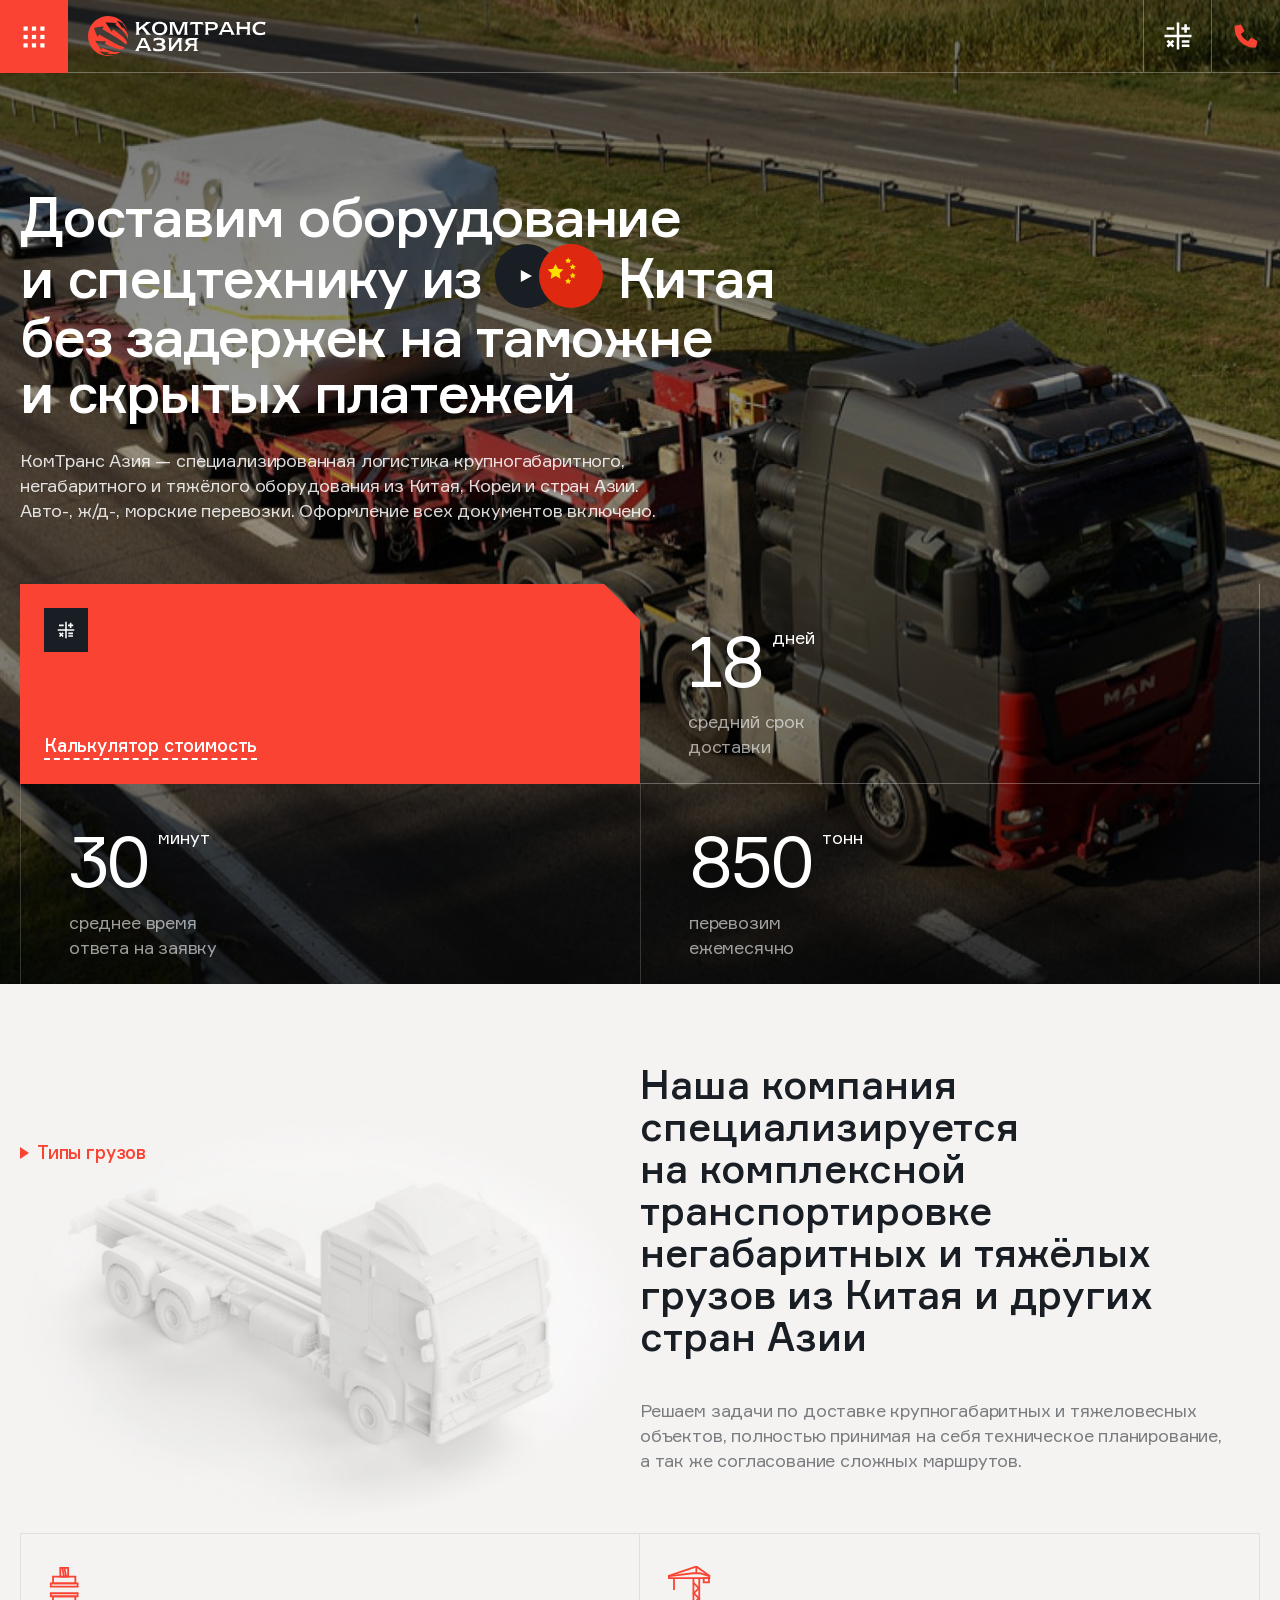
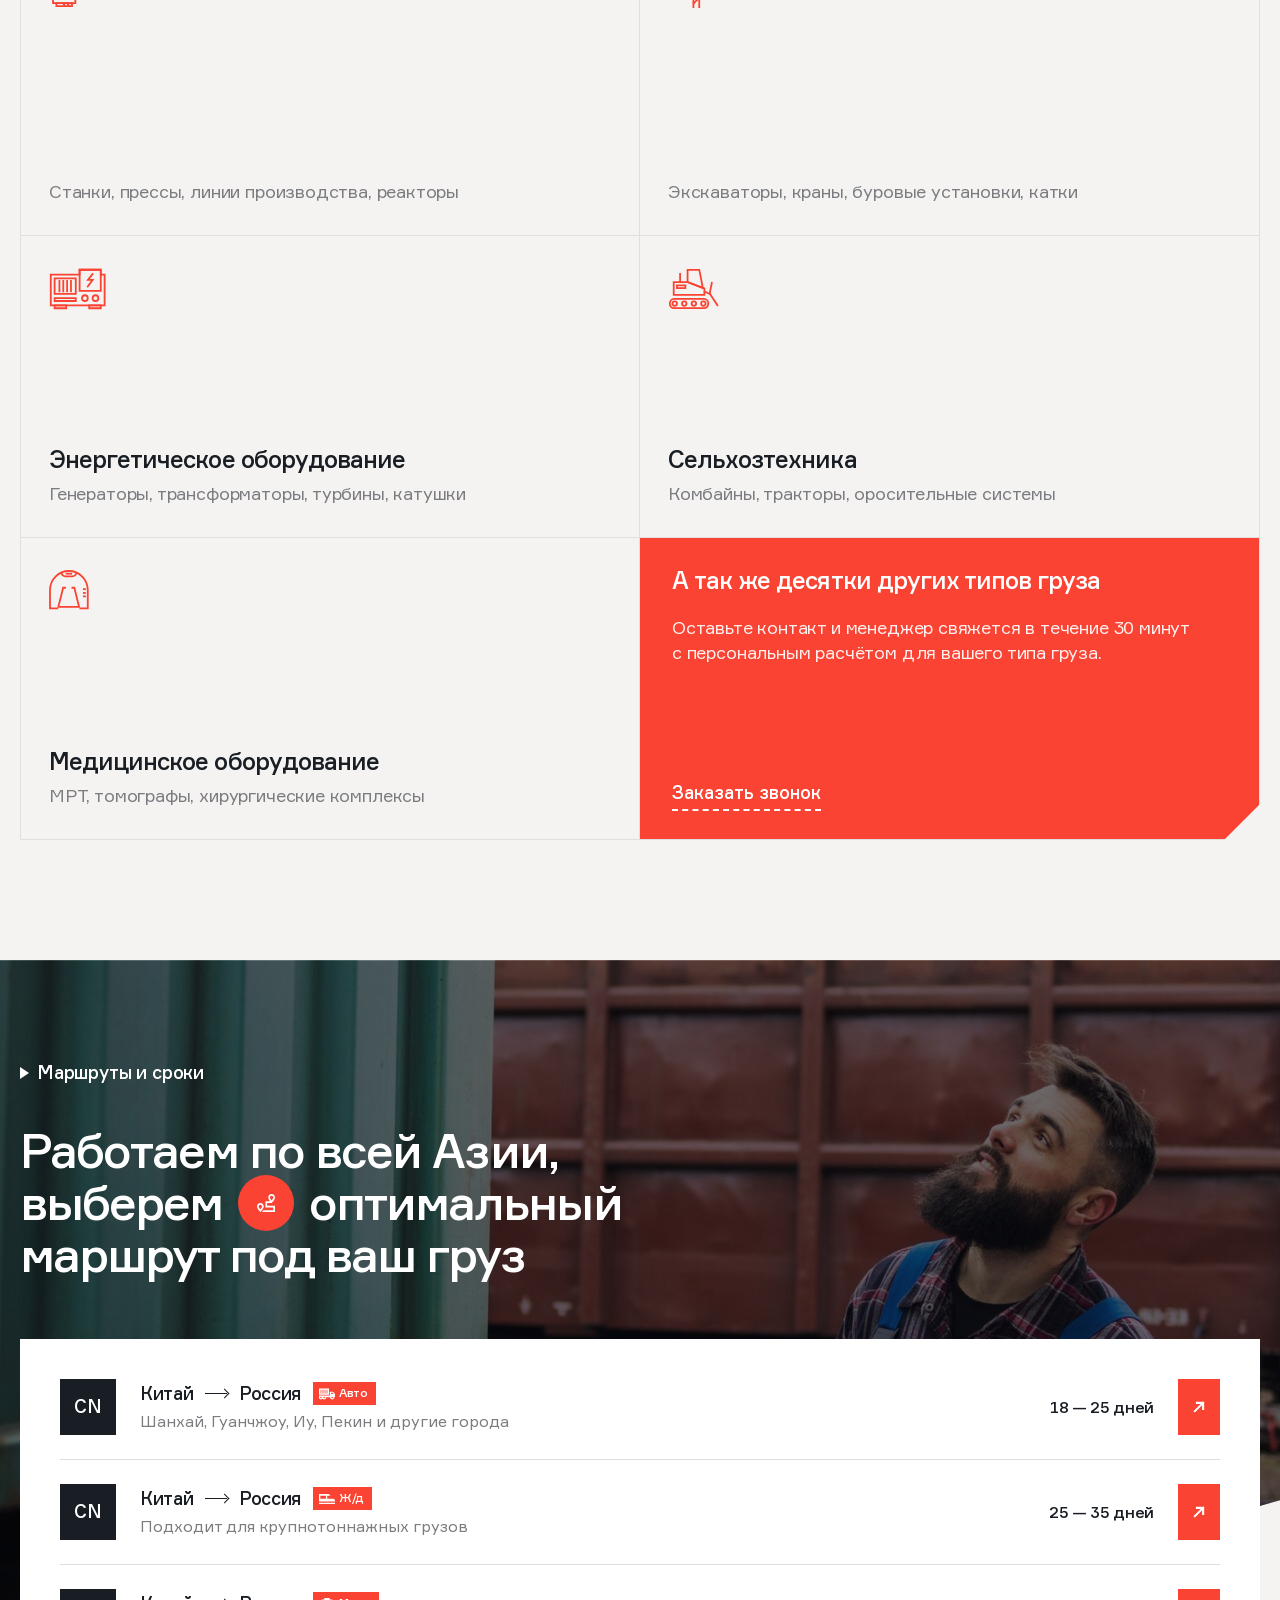
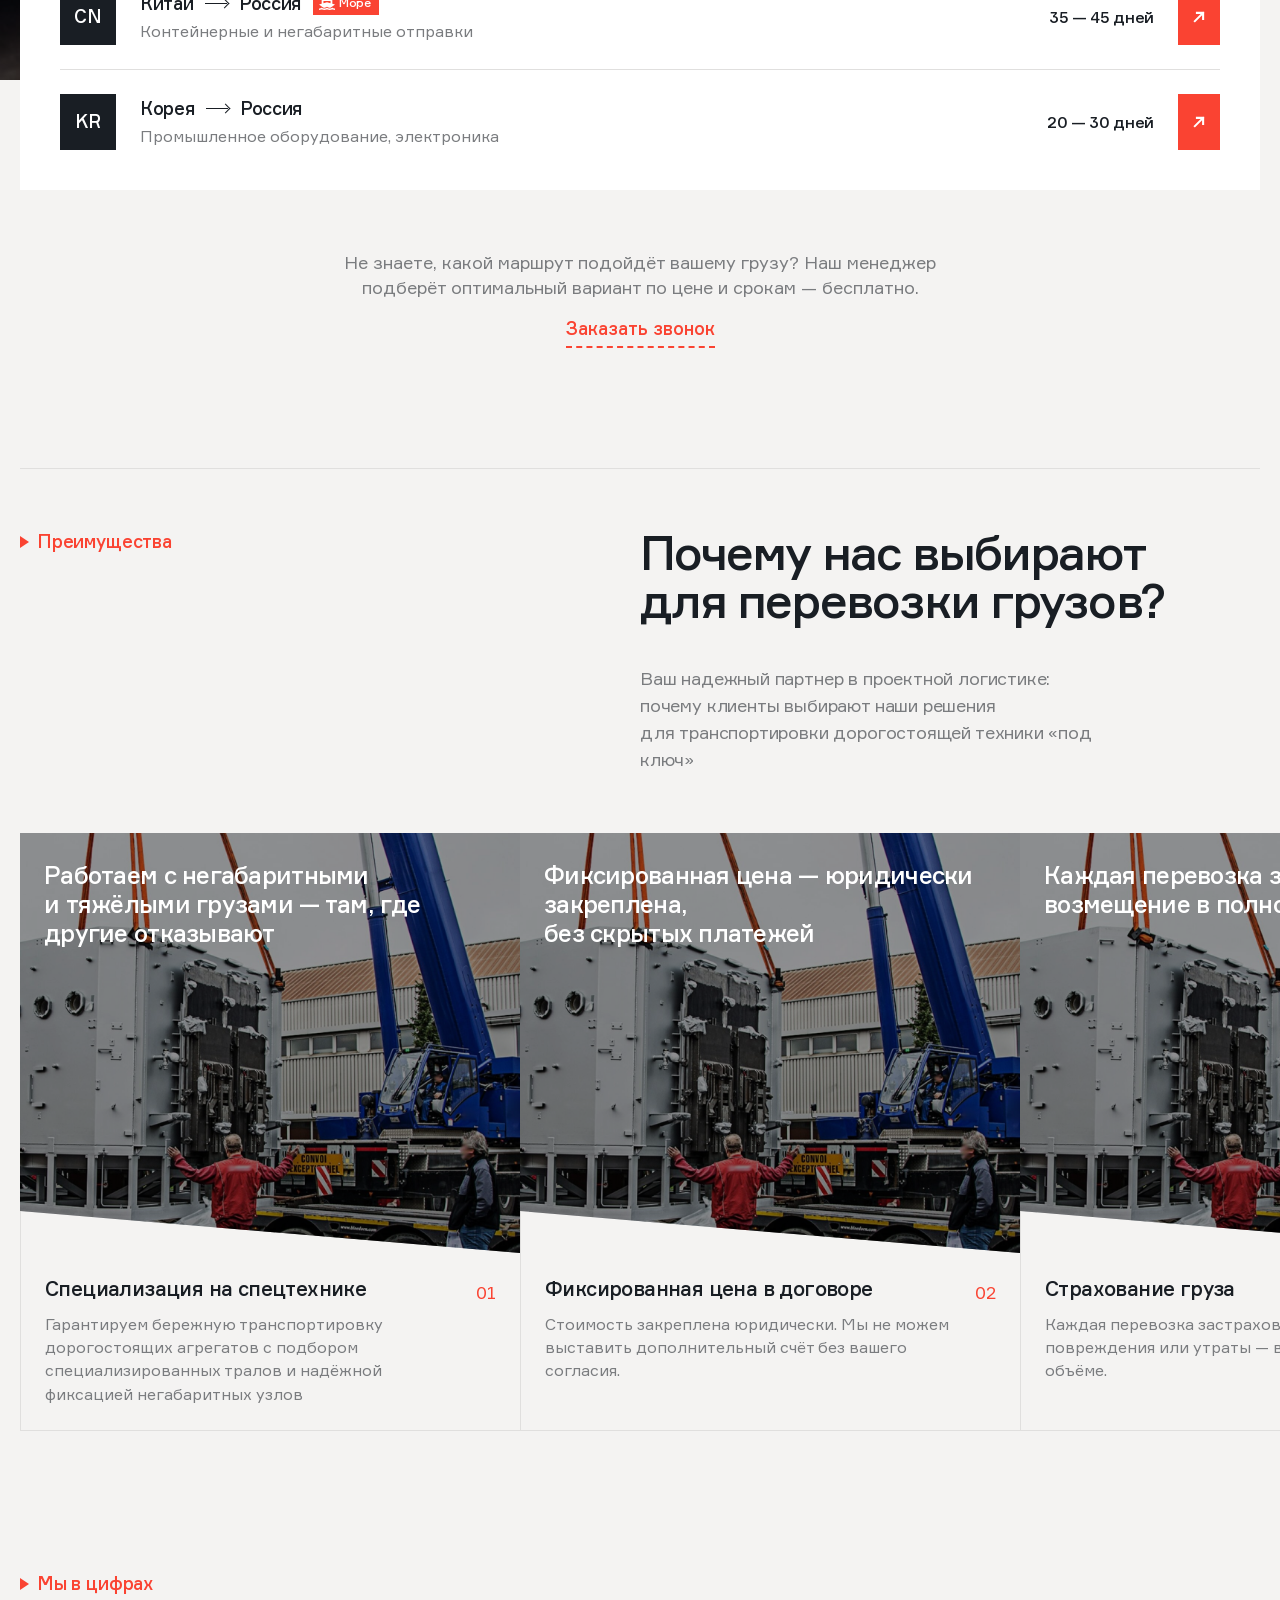
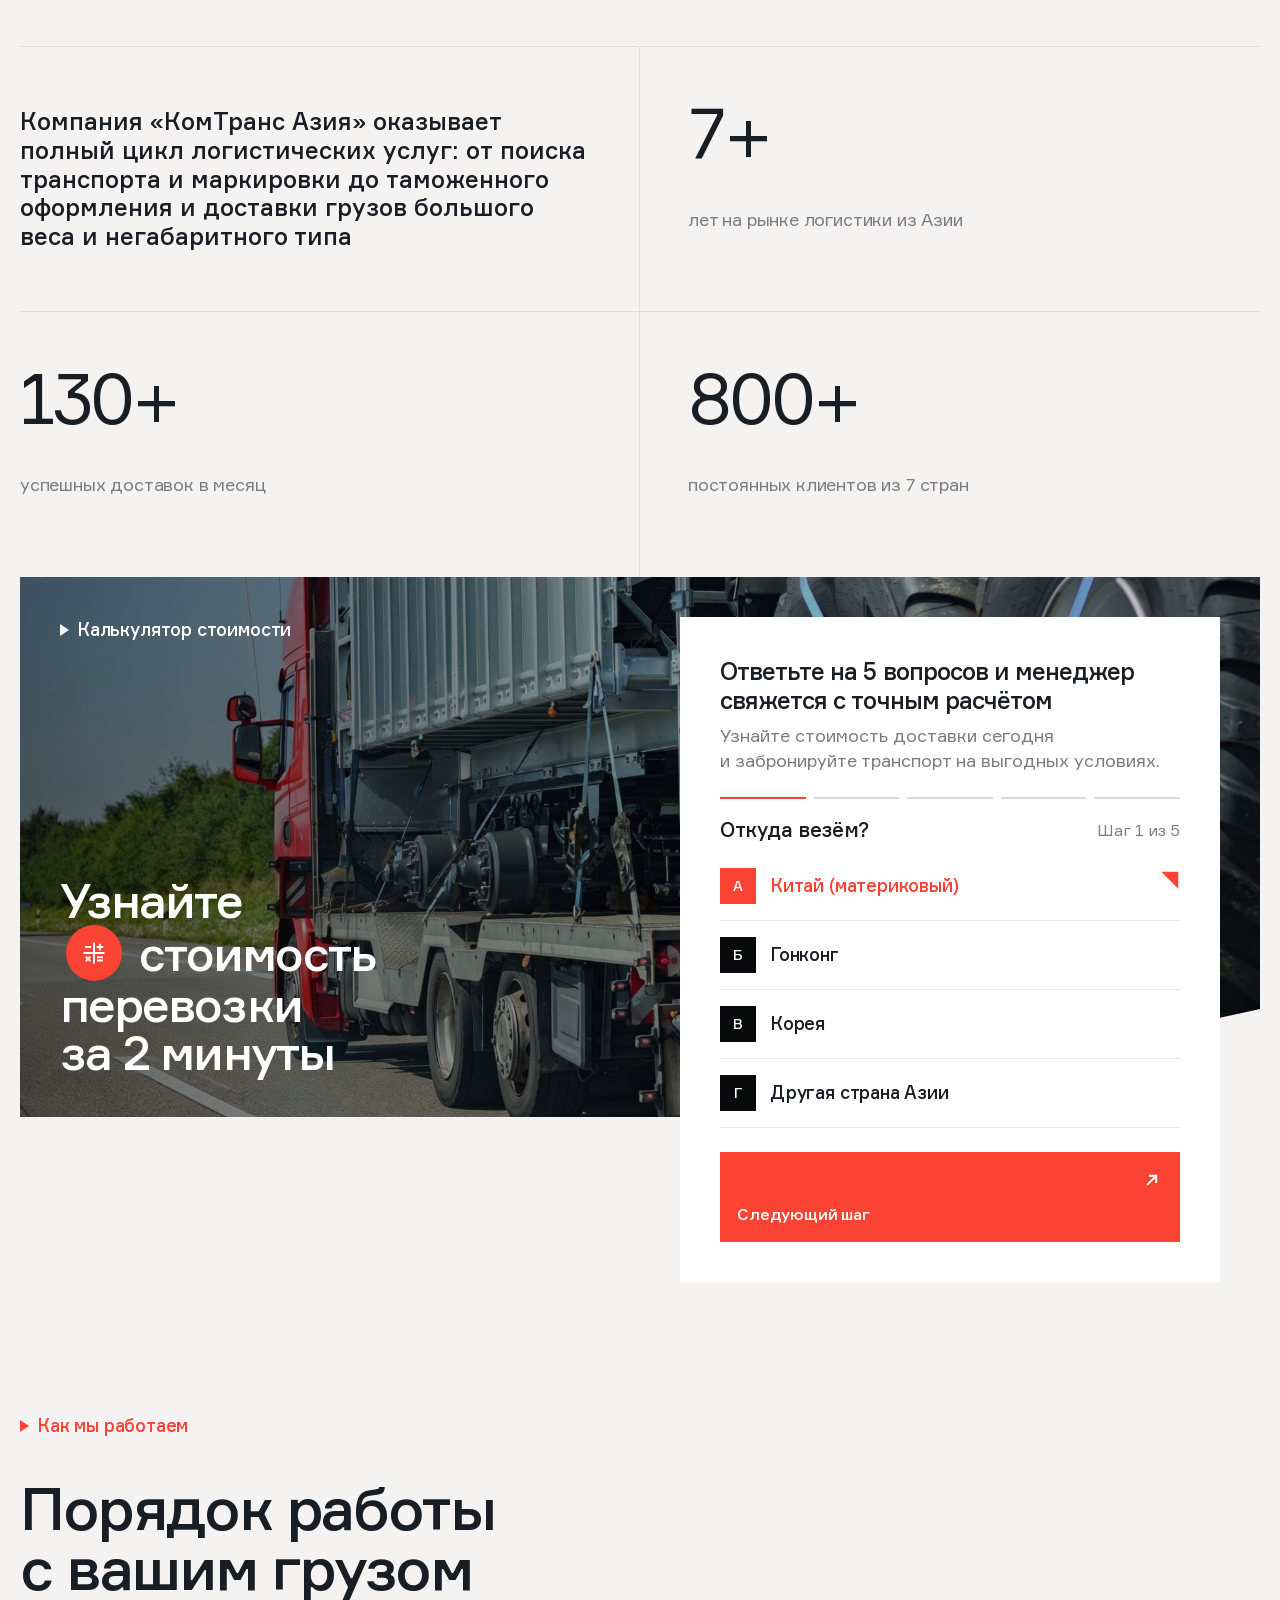
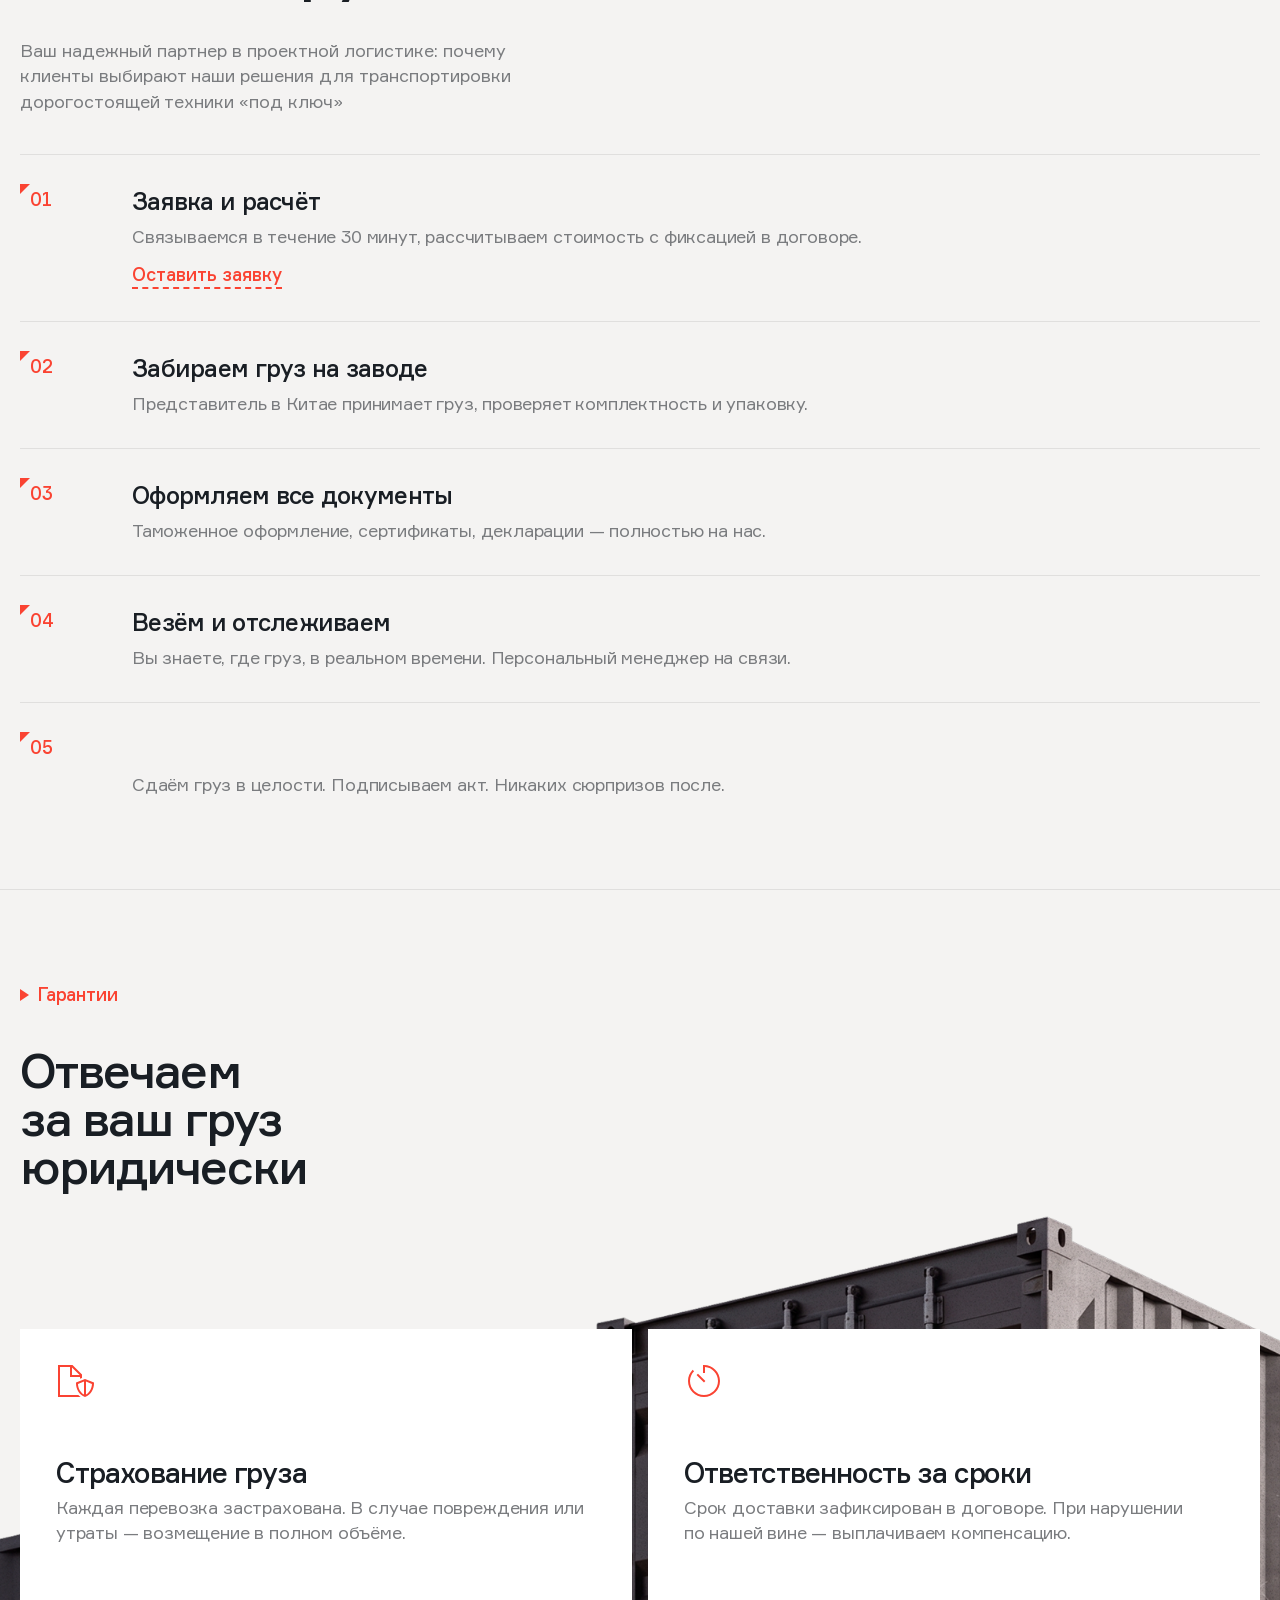
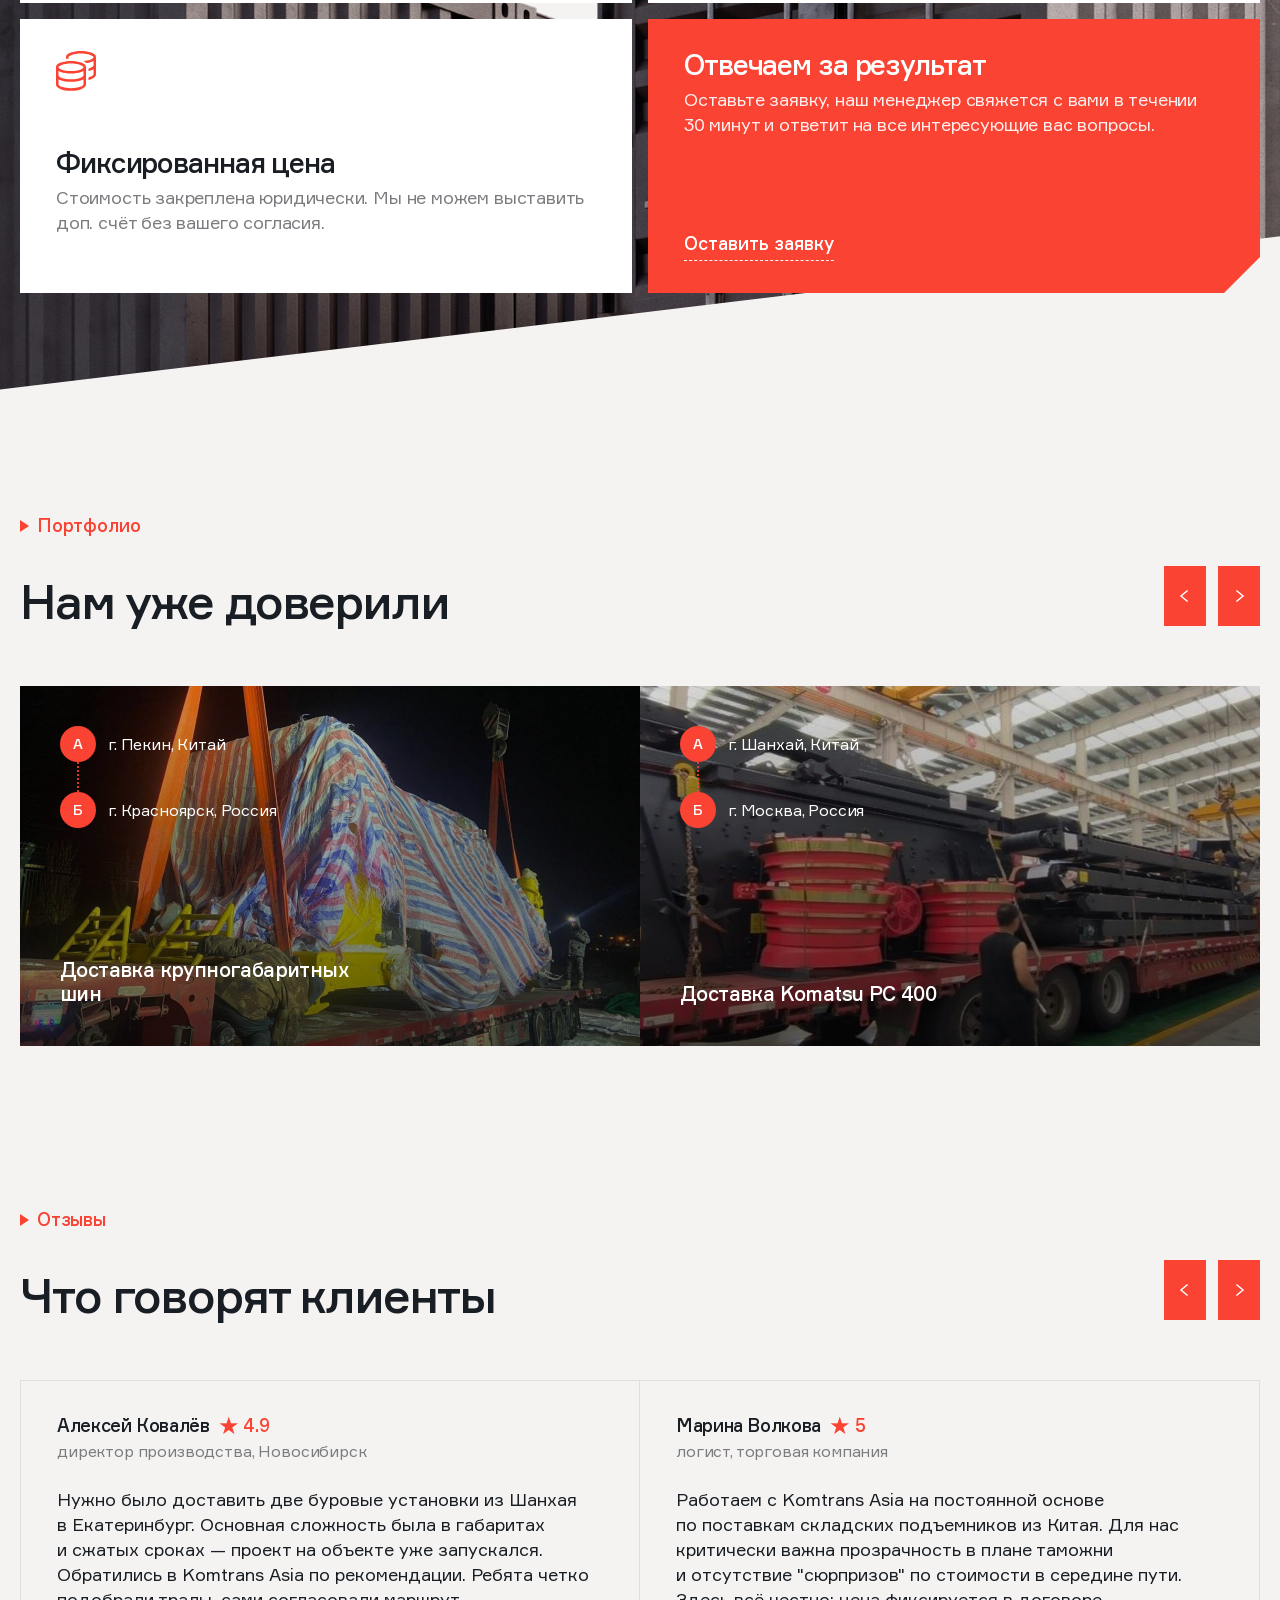
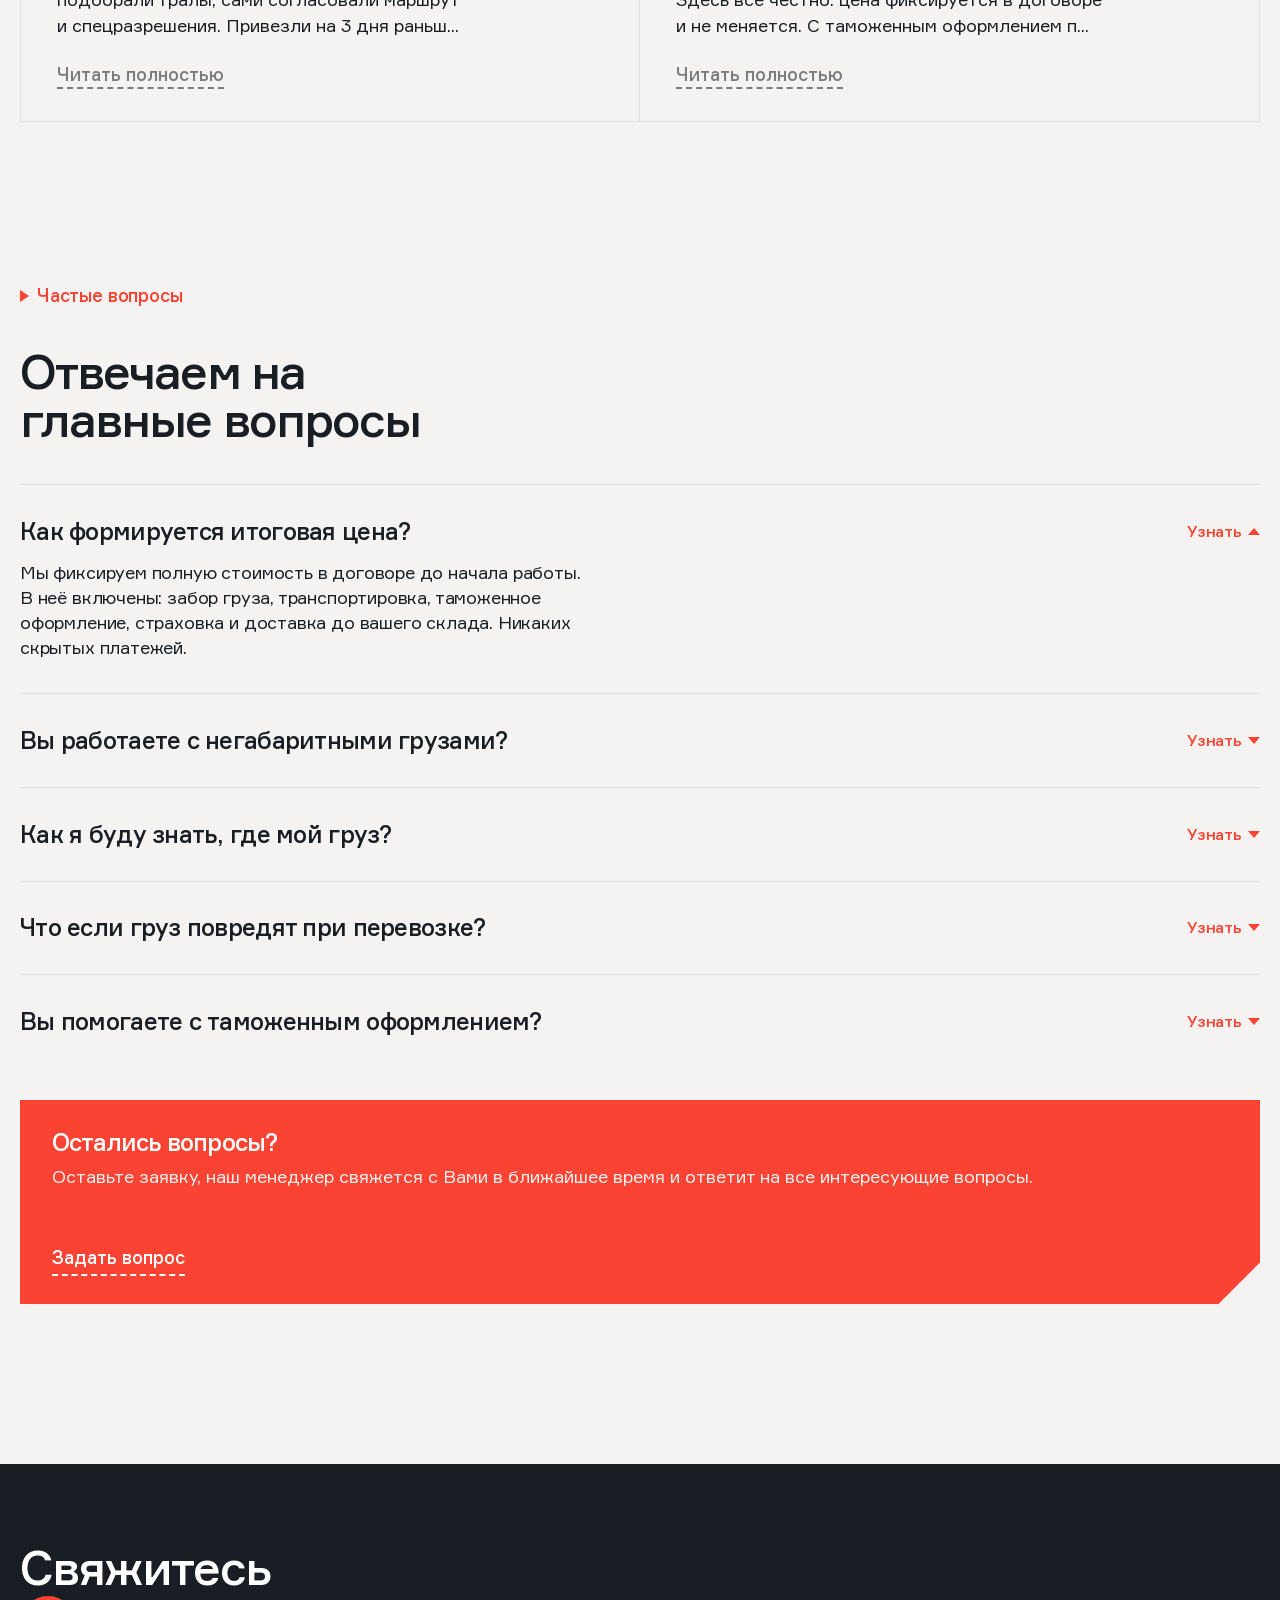
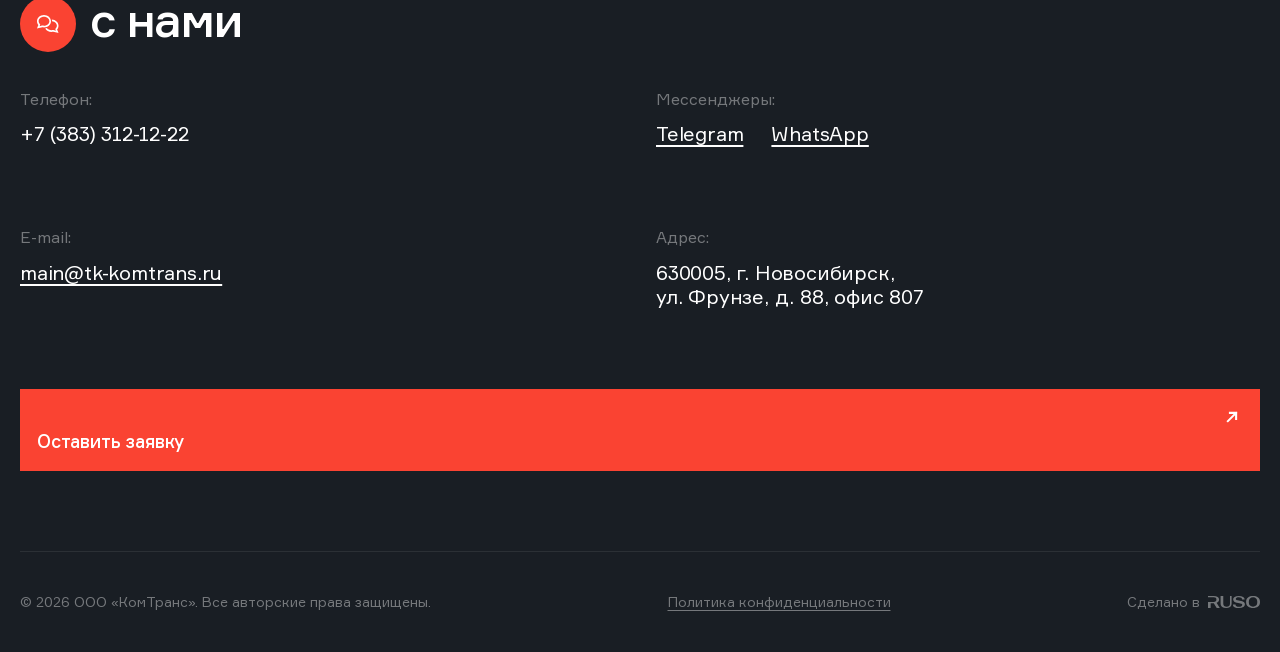
==== commit 6d3e6f35: "feat: implement modal system with associated styles and assets" ====
--- a/index.html
+++ b/index.html
@@ -873,7 +873,7 @@
   <div class="modal__dialog">
     <button class="modal__close" data-close aria-label="Закрыть"><img src="assets/icons/x-mark.svg" alt=""></button>
     <div class="thx-icons">
-      <span class="pic" style="background-image: url('assets/img/portfolio-1.jpg');"></span>
+      <span class="pic" style="background-image: url('assets/img/truck.png');"></span>
       <span class="check-pill"></span>
     </div>
     <h2 class="modal__title">Спасибо! Мы&nbsp;получили ваше сообщение и&nbsp;уже делаем расчёт стоимости.</h2>
--- a/css/main.css
+++ b/css/main.css
@@ -50,13 +50,7 @@
   opacity: 1;
   transform: translateY(0);
 }
-@media (prefers-reduced-motion: reduce) {
-  .reveal {
-    opacity: 1;
-    transform: none;
-    transition: none;
-  }
-}
+
 
 html,
 body {
@@ -464,7 +458,7 @@
 .site-footer__right {
   display: grid;
   grid-template-columns: 1fr 1fr;
-  gap: 32px;
+  gap: 56px 32px;
 }
 .site-footer__title {
   font-weight: 500;
@@ -475,7 +469,6 @@
   color: #fff;
   display: flex;
   flex-direction: column;
-  gap: 8px;
 }
 .site-footer__title .row2 {
   display: inline-flex;
@@ -491,6 +484,7 @@
   background: var(--c-red);
   border-radius: 50%;
   flex-shrink: 0;
+  transform: translateY(4px);
 }
 .site-footer__title .ico img {
   width: 22px;
@@ -499,7 +493,7 @@
 .site-footer__col {
   display: flex;
   flex-direction: column;
-  gap: 36px;
+  gap: 80px;
 }
 .site-footer__col .row {
   display: flex;
@@ -515,6 +509,7 @@
 .site-footer__col p,
 .site-footer__col a {
   font-size: 20px;
+  line-height: 1.2;
   font-weight: 400;
   letter-spacing: -0.01em;
   color: #fff;
@@ -544,7 +539,7 @@
   margin-top: 24px;
 }
 .site-footer__cta .btn {
-  padding: 44px 16px 16px;
+  padding: 39px 16px 16px;
   font-size: 18px;
   justify-content: start;
   position: relative;
--- a/css/sections.css
+++ b/css/sections.css
@@ -600,13 +600,14 @@
   color: var(--c-text-muted);
   letter-spacing: -0.01em;
   margin: 0;
-  margin-bottom: 16px;
 }
 .step-item__body .btn--ghost {
   align-self: flex-start;
   border-bottom: 2px dashed;
   font-size: 18px;
   font-weight: 500;
+  line-height: 1;
+  margin-top: 16px;
 }
 
 /* ---------- Garant section ---------- */
--- a/css/popups.css
+++ b/css/popups.css
@@ -342,7 +342,7 @@
 }
 .modal--portfolio .pf-grid {
   display: grid;
-  grid-template-columns: 1.4fr 1fr;
+  grid-template-columns: 1.545fr 1fr;
 }
 .modal--portfolio .pf-grid > div:nth-child(1) {
   padding: 40px 20px 10px;
@@ -375,7 +375,7 @@
 .modal--portfolio .pf-thumbs {
   display: flex;
   gap: 8px;
-  margin-top: 12px;
+  margin-top: 40px;
   padding: 10px 10px 0;
   justify-content: center;
 }
@@ -619,7 +619,12 @@
 }
 
 .modal--portfolio .pf-thumbs {
-  padding-bottom: 22px;
+  padding-bottom: 10px;
+  margin-top: 0;
+}
+
+.modal--portfolio .pf-pins {
+  margin-top: 24px;
 }
 
 .modal--portfolio .modal__dialog {
@@ -653,8 +658,7 @@
 }
 
 .modal--portfolio .pf-thumbs {
-  padding-top: 0;
-  padding-bottom: 12px;
+  padding-bottom: 10px;
 }
 
 .modal--portfolio .pf-grid > div:nth-child(2) {
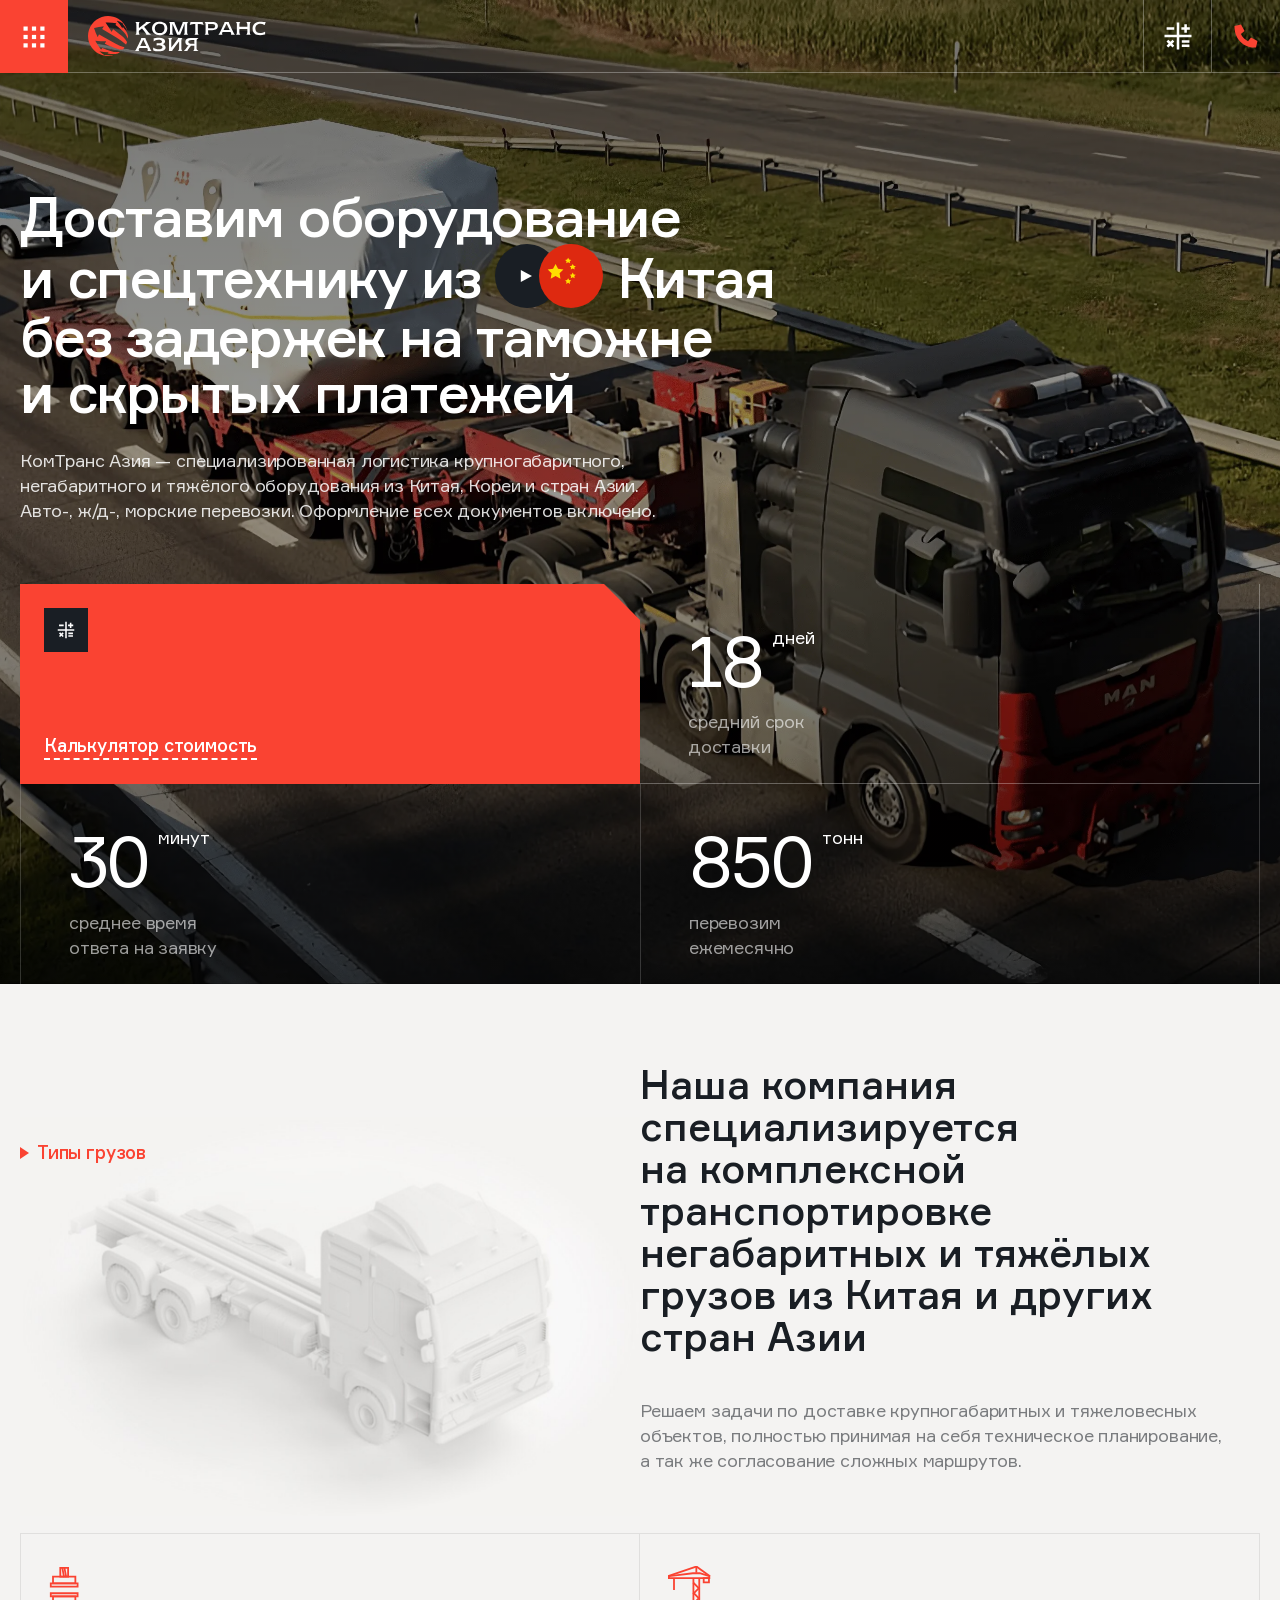
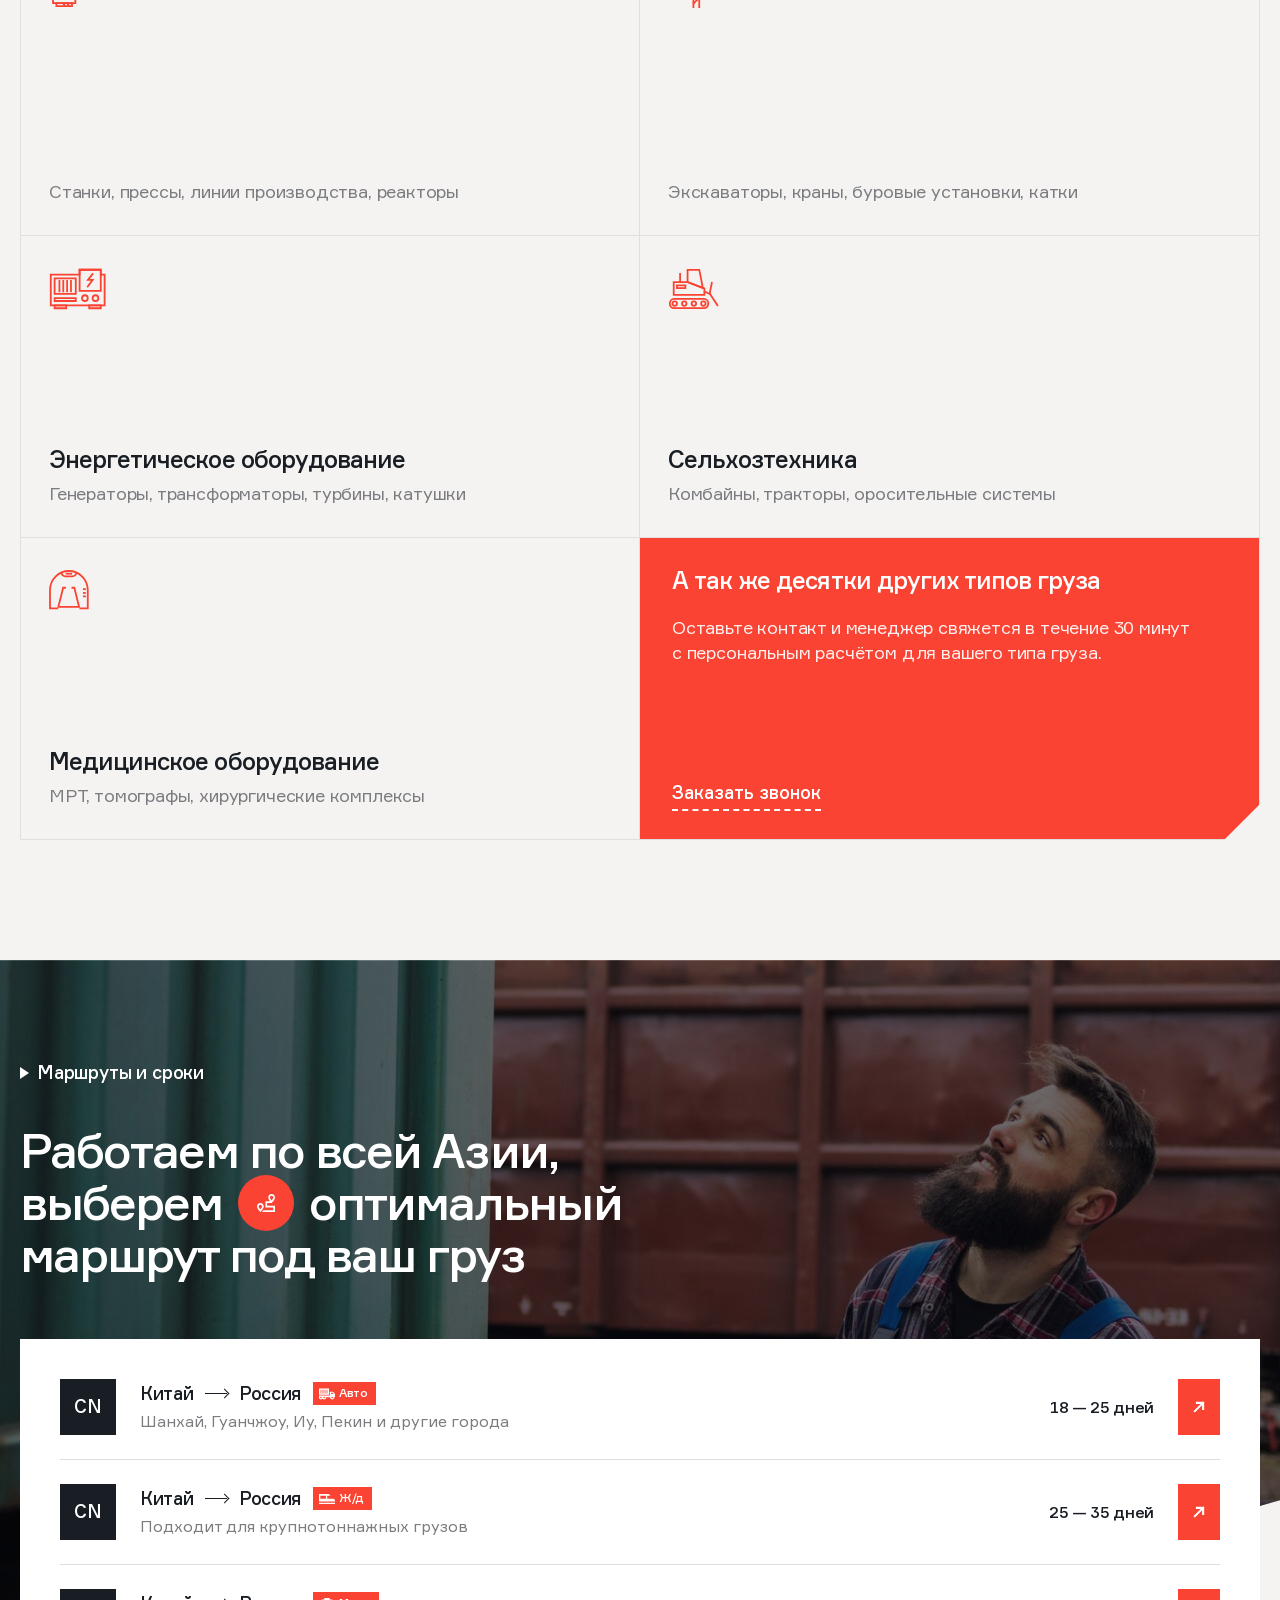
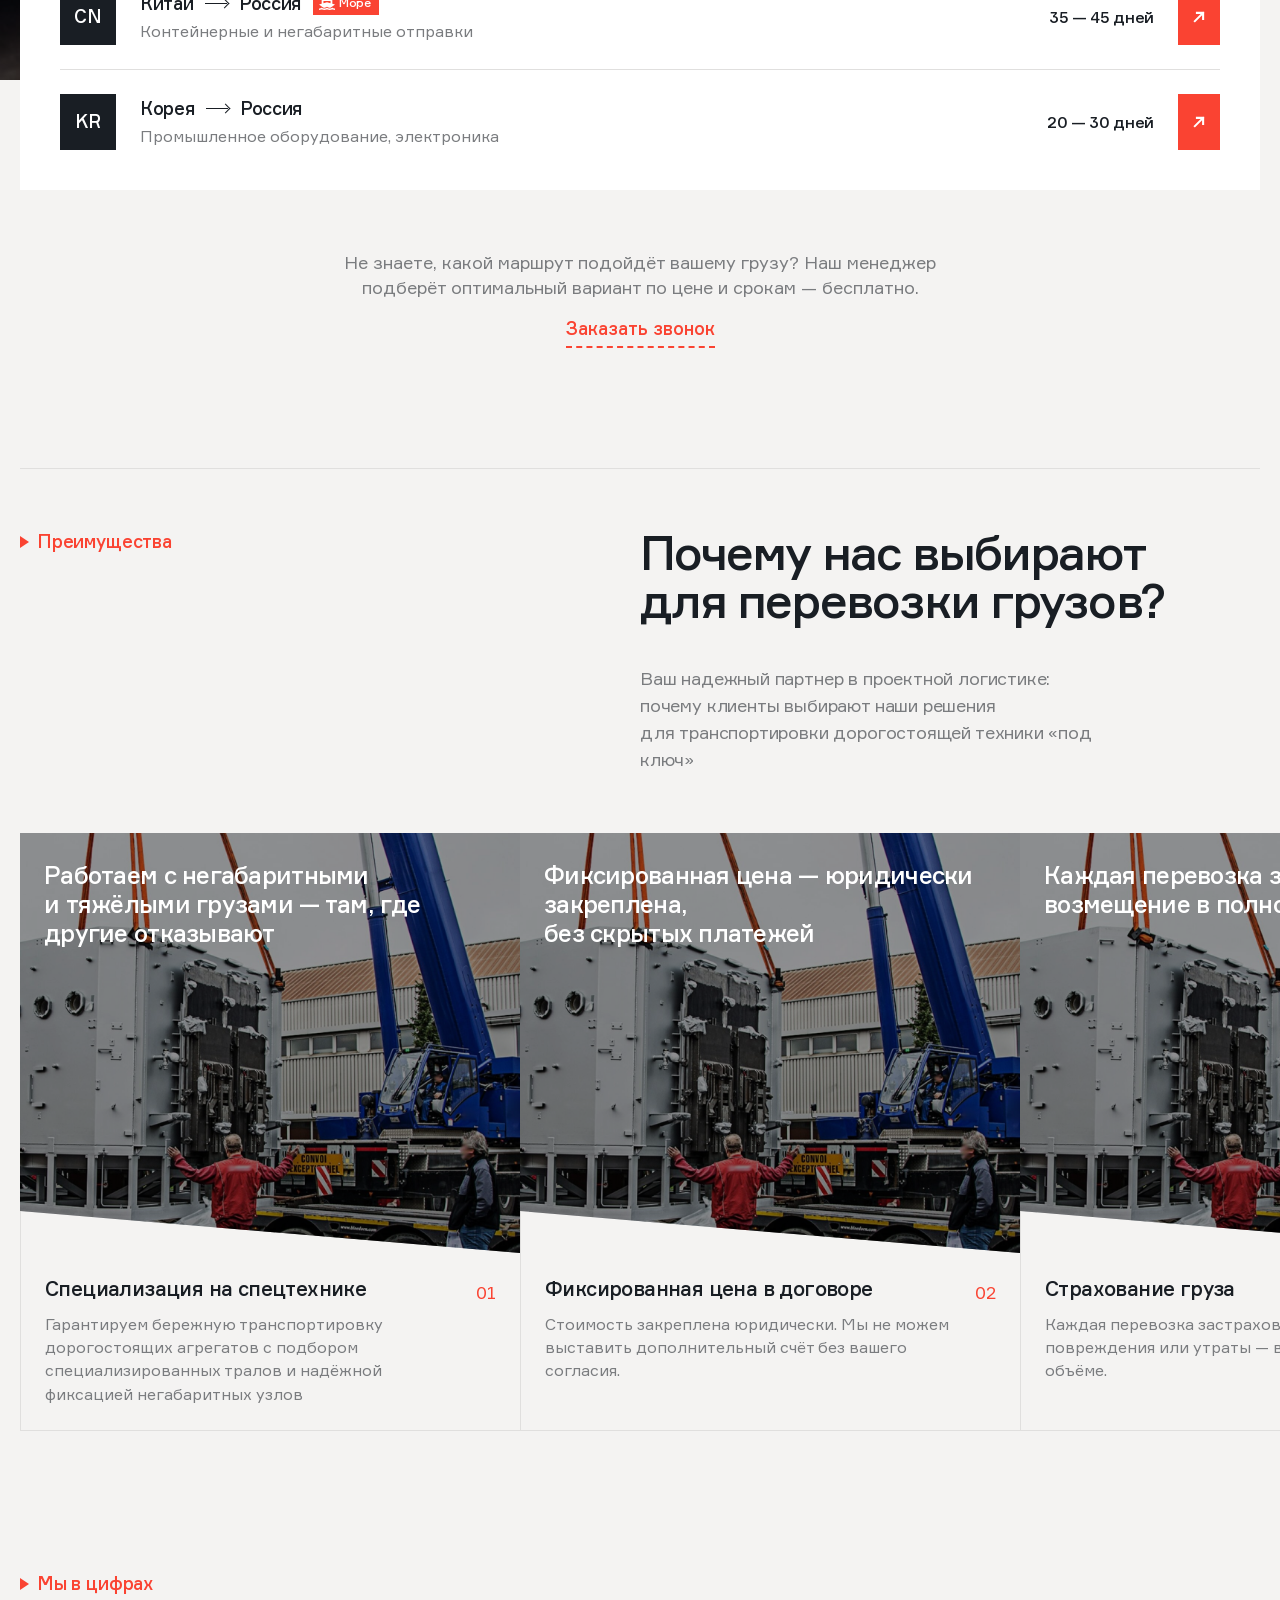
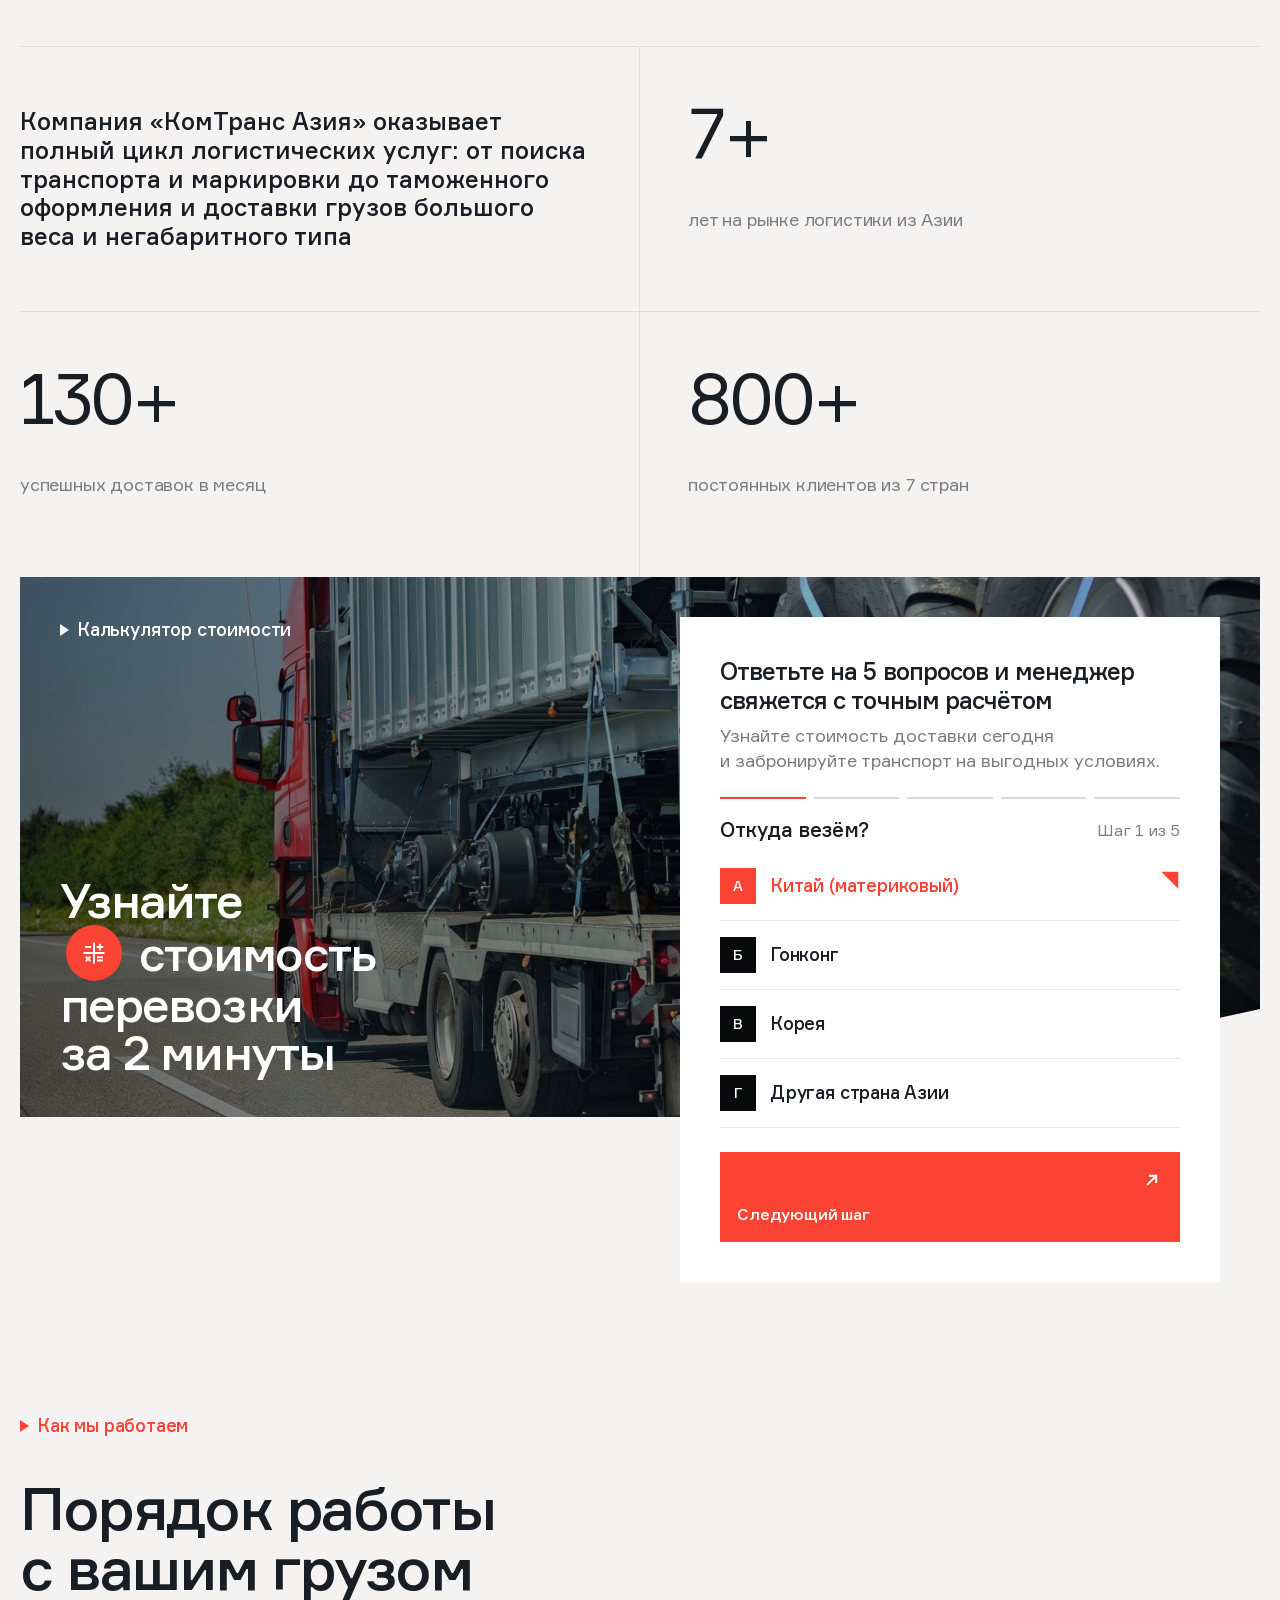
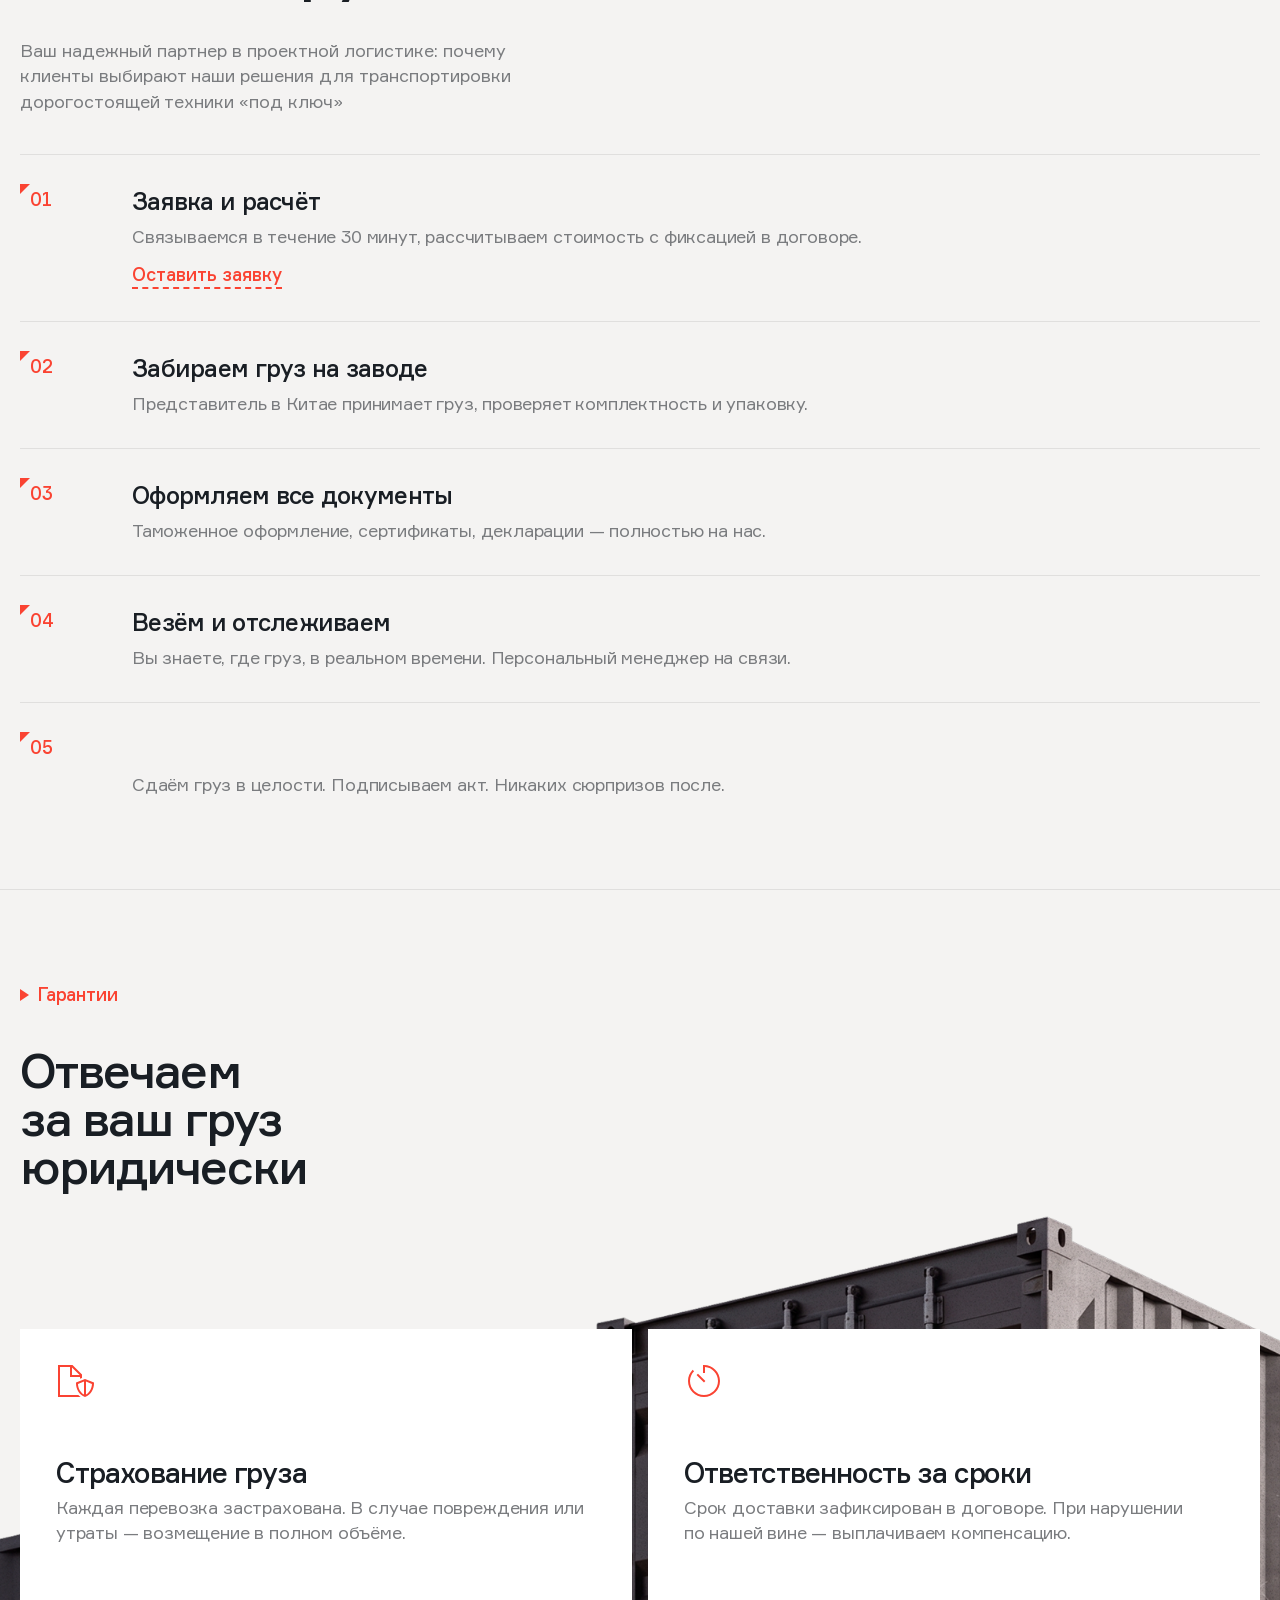
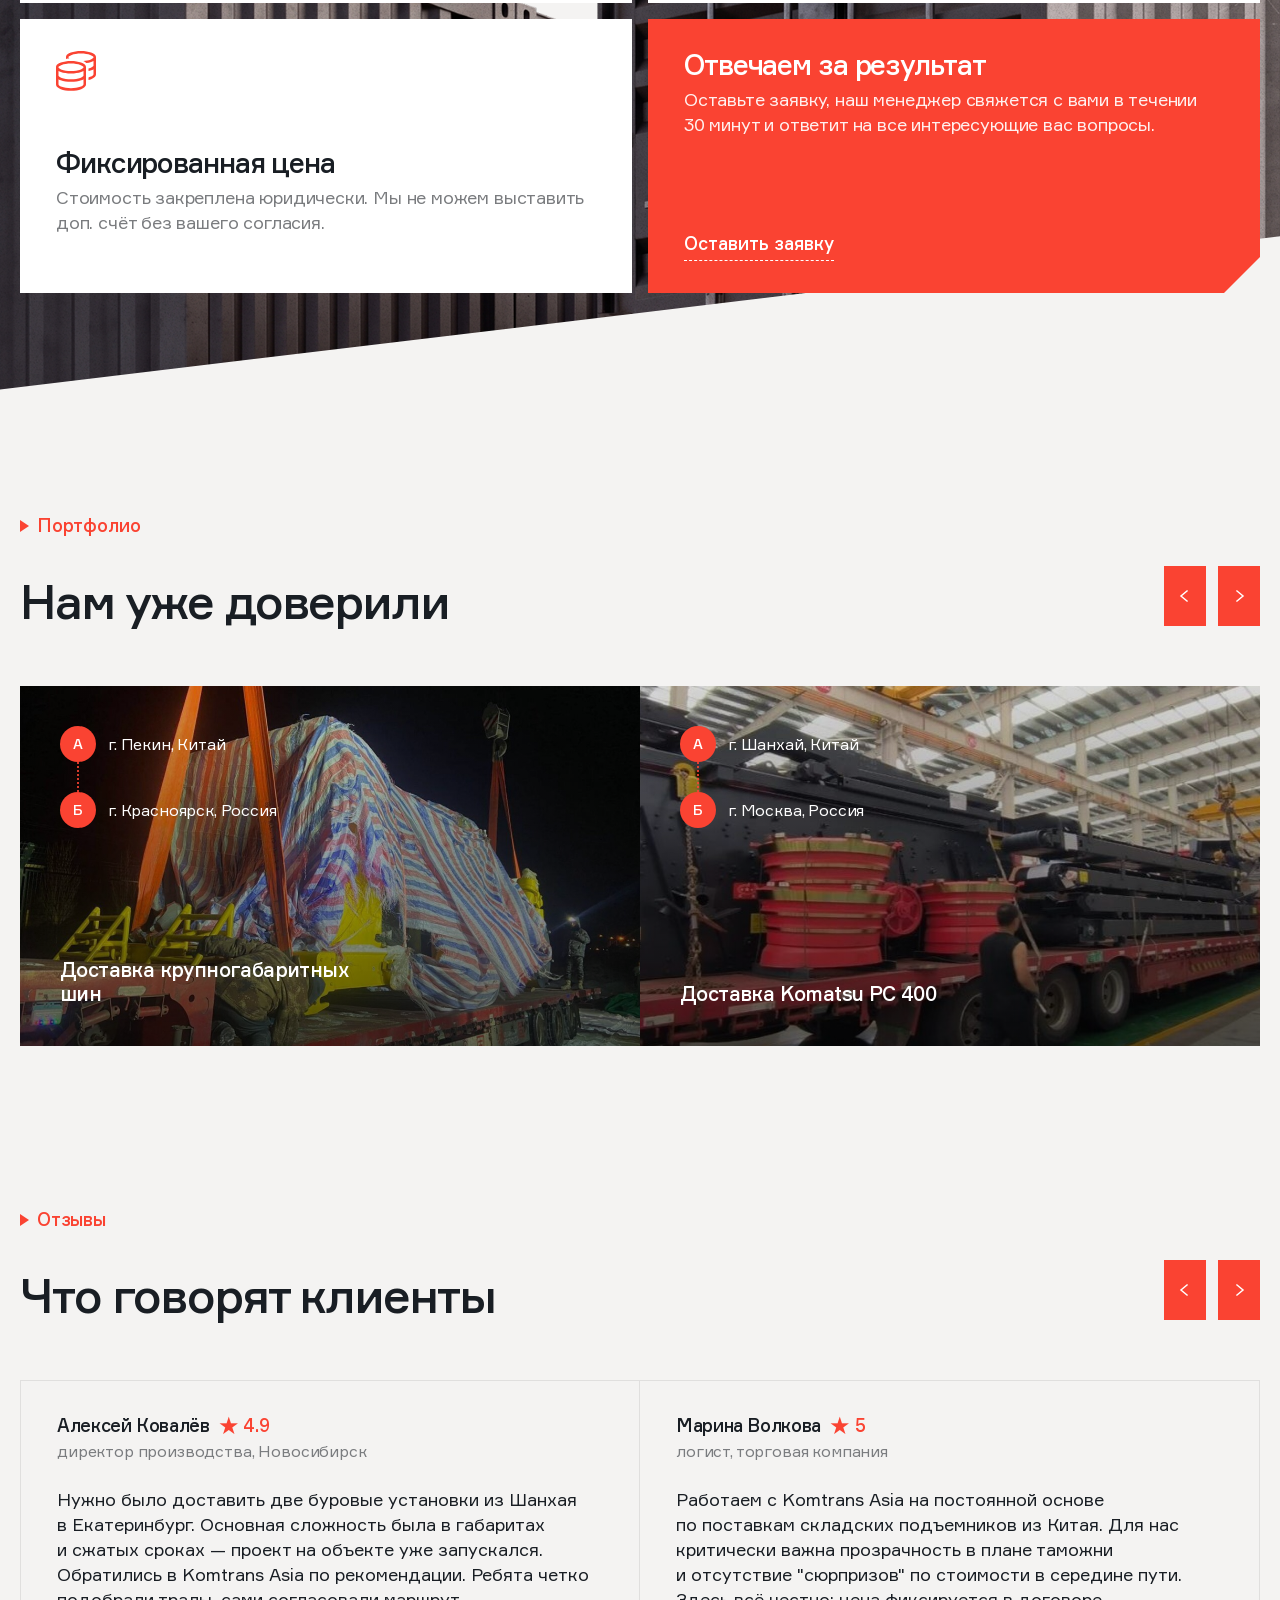
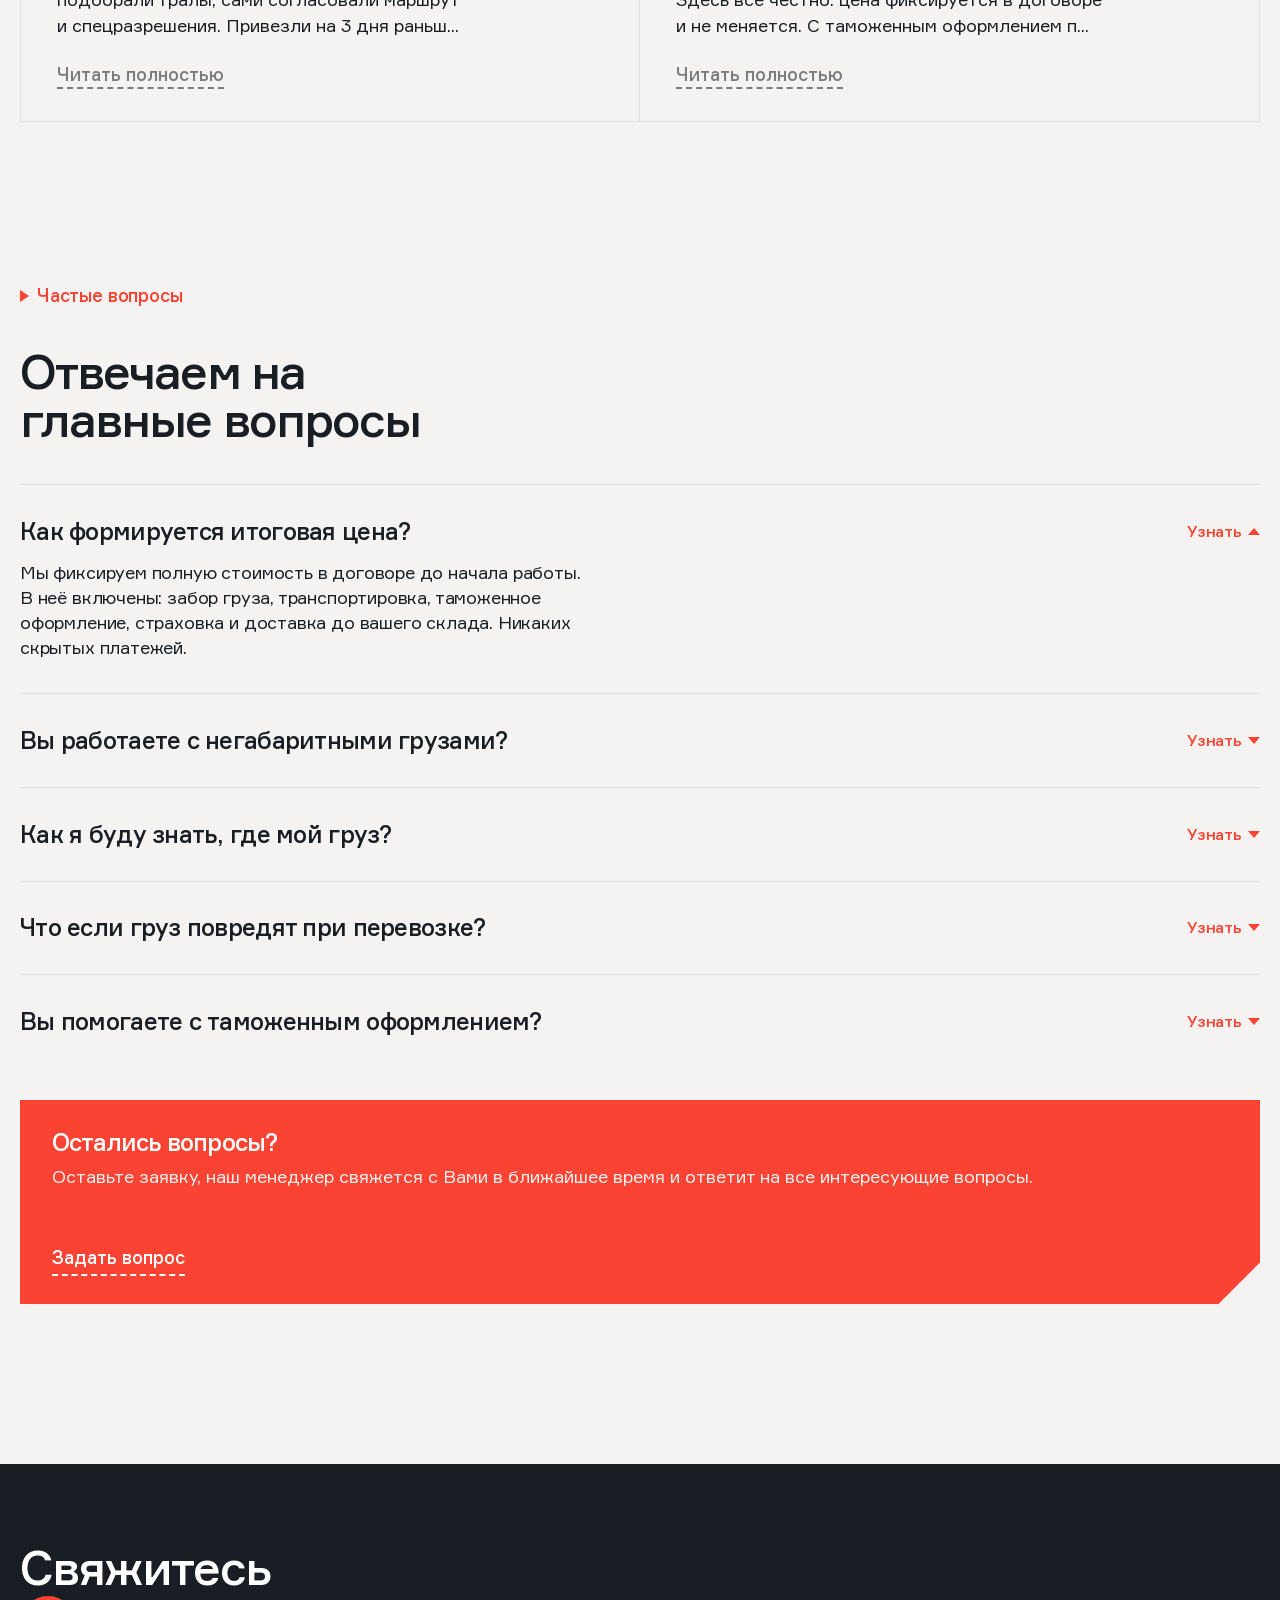
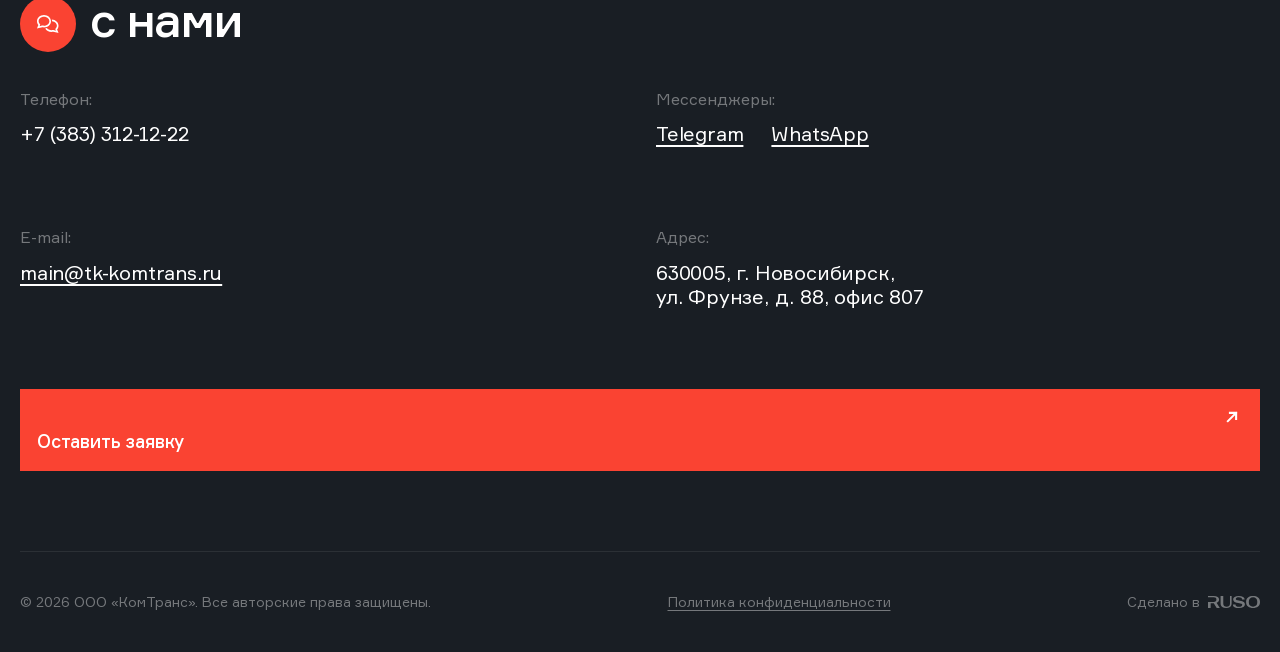
==== commit 9d41cebb: "feat: replace hero bg with bg.webp" ====
--- a/index.html
+++ b/index.html
@@ -63,8 +63,7 @@
 <!-- ======= 1. HERO ======= -->
 <section class="hero">
   <div class="hero__bg">
-    <img src="assets/img/hero-bg.jpg"
-         srcset="assets/img/hero-bg.jpg 1x, assets/img/hero-bg@2x.jpg 2x"
+    <img src="assets/img/bg.webp"
          alt="">
   </div>
   <div class="container">
@@ -679,7 +678,7 @@
           </div>
         </div>
         <div class="site-footer__cta">
-          <button class="btn btn--block btn--footer" data-modal="call">Оставить заявку</button>
+          <button class="btn btn--block btn--footer" data-modal="question">Оставить заявку</button>
         </div>
       </div>
     </div>
@@ -956,15 +955,15 @@
 
     <!-- Navigation -->
     <nav class="menu-list">
-      <a href="#types" data-close>Типы грузов</a>
-      <a href="#routes" data-close>Маршруты и сроки</a>
-      <a href="#features" data-close>Преимущества</a>
-      <a href="#numbers" data-close>Мы в цифрах</a>
-      <a href="#steps" data-close>Как мы работаем</a>
-      <a href="#garant" data-close>Гарантии</a>
-      <a href="#portfolio" data-close>Портфолио</a>
-      <a href="#reviews" data-close>Отзывы</a>
-      <a href="#faq" data-close>Частые вопросы</a>
+      <a href="#types">Типы грузов</a>
+      <a href="#routes">Маршруты и сроки</a>
+      <a href="#features">Преимущества</a>
+      <a href="#numbers">Мы в цифрах</a>
+      <a href="#steps">Как мы работаем</a>
+      <a href="#garant">Гарантии</a>
+      <a href="#portfolio">Портфолио</a>
+      <a href="#reviews">Отзывы</a>
+      <a href="#faq">Частые вопросы</a>
     </nav>
 
     <!-- Contact info -->
--- a/css/main.css
+++ b/css/main.css
@@ -49,6 +49,17 @@
 .reveal.is-inview {
   opacity: 1;
   transform: translateY(0);
+}
+
+/* Fade-only reveal — for elements with overflow:hidden where translateY would clip */
+.reveal--fade {
+  opacity: 0;
+  transform: none;
+  transition: opacity 0.7s cubic-bezier(0.16, 1, 0.3, 1);
+  will-change: opacity;
+}
+.reveal--fade.is-inview {
+  opacity: 1;
 }
 
 
--- a/css/sections.css
+++ b/css/sections.css
@@ -535,6 +535,7 @@
 }
 .steps__heading {
   max-width: 560px;
+  align-self: start;
 }
 .steps__heading h2 {
   margin: 0 0 40px;
--- a/css/responsive.css
+++ b/css/responsive.css
@@ -4,14 +4,23 @@
 
 /* hide header phone at 1440px and below */
 @media (max-width: 1440px) {
-  .site-header__phone.desktop-only { display: none; }
-  .site-header__nav { justify-content: center;}
-  .site-header__row {gap: 0;}
+  .site-header__phone.desktop-only {
+    display: none;
+  }
+  .site-header__nav {
+    justify-content: center;
+  }
+  .site-header__row {
+    gap: 0;
+  }
 }
 
 /* tablet adjustments */
 @media (max-width: 1280px) {
-  :root { --container: 100%; --gutter: 20px; }
+  :root {
+    --container: 100%;
+    --gutter: 20px;
+  }
 
   /* ---- Tablet header ---- */
   .site-header__row {
@@ -29,7 +38,9 @@
   }
   /* Hide desktop-only elements */
   .site-header__nav,
-  .site-header__cta.desktop-only { display: none !important; }
+  .site-header__cta.desktop-only {
+    display: none !important;
+  }
 
   /* Menu button — red square on the FAR LEFT */
   .site-header__menu-btn {
@@ -46,7 +57,7 @@
     content: "";
     width: 36px;
     height: 36px;
-    background: url('../assets/icons/menu.svg') center/contain no-repeat;
+    background: url("../assets/icons/menu.svg") center/contain no-repeat;
     filter: brightness(0) invert(1);
   }
 
@@ -59,13 +70,13 @@
     align-items: center;
     justify-content: center;
     background: transparent;
-    border-bottom: 1px solid rgba(255,255,255,0.3);
+    border-bottom: 1px solid rgba(255, 255, 255, 0.3);
   }
   .site-header__cta-mobile::before {
     content: "";
     width: 36px;
     height: 36px;
-    background: url('../assets/icons/phone.svg') center/contain no-repeat;
+    background: url("../assets/icons/phone.svg") center/contain no-repeat;
   }
 
   /* Calc button */
@@ -77,44 +88,65 @@
     align-items: center;
     justify-content: center;
     background: transparent;
-    border-bottom: 1px solid rgba(255,255,255,0.3);
-    border-right: 1px solid rgba(255,255,255,0.3);
+    border-bottom: 1px solid rgba(255, 255, 255, 0.3);
+    border-right: 1px solid rgba(255, 255, 255, 0.3);
   }
   .site-header__calc-mobile::before {
     content: "";
     width: 36px;
     height: 36px;
-    background: url('../assets/icons/calc-hash.svg') center/contain no-repeat;
+    background: url("../assets/icons/calc-hash.svg") center/contain no-repeat;
   }
 
   .site-header.is-overlay .container {
     padding: 0;
   }
-  
+
   .site-header__logo {
     padding: 16px 20px;
     justify-content: start;
-    border-bottom: 1px solid rgba(255,255,255,0.3);
-    border-right: 1px solid rgba(255,255,255,0.3);
+    border-bottom: 1px solid rgba(255, 255, 255, 0.3);
+    border-right: 1px solid rgba(255, 255, 255, 0.3);
   }
 
   .hero__metric:nth-child(2) {
-    border-bottom: 1px solid rgba(255,255,255,0.3);
-    border-right: 1px solid rgba(255,255,255,0.3);
-
-  }
-
-  .hero__metrics { grid-template-columns: 1fr 1fr; }
+    border-bottom: 1px solid rgba(255, 255, 255, 0.3);
+    border-right: 1px solid rgba(255, 255, 255, 0.3);
+  }
+
+  .hero__metrics {
+    grid-template-columns: 1fr 1fr;
+  }
 
   /* Switch features to mobile slider */
-  .features { overflow: hidden; min-height: 0; }
-  .features__grid { display: none !important; }
-  .features-slider { display: block; }
-
-  .calc__inner { grid-template-columns: 1fr; gap: 40px; padding: 40px; }
-  .calculator-widget { width: 100%; max-width: 560px; }
-  .steps__grid { grid-template-columns: 1fr; gap: 40px; }
-  .faq__grid { grid-template-columns: 1fr; gap: 40px; }
+  .features {
+    overflow: hidden;
+    min-height: 0;
+  }
+  .features__grid {
+    display: none !important;
+  }
+  .features-slider {
+    display: block;
+  }
+
+  .calc__inner {
+    grid-template-columns: 1fr;
+    gap: 40px;
+    padding: 40px;
+  }
+  .calculator-widget {
+    width: 100%;
+    max-width: 560px;
+  }
+  .steps__grid {
+    grid-template-columns: 1fr;
+    gap: 40px;
+  }
+  .faq__grid {
+    grid-template-columns: 1fr;
+    gap: 40px;
+  }
 
   /* FAQ CTA moved to faq__items by JS */
   .faq__items .faq__cta {
@@ -125,10 +157,17 @@
   .faq__items .faq-item:last-of-type {
     border-bottom: 1px solid var(--c-border);
   }
-  .reviews__grid { grid-template-columns: repeat(3, calc(100% / 2)); }
-  .types__grid { grid-template-columns: 1fr 1fr; }
-  .type-card { border-right: 1px solid var(--c-border) !important; }
-  .type-card:nth-child(odd),.type-card:nth-child(6) {
+  .reviews__grid {
+    grid-template-columns: repeat(3, calc(100% / 2));
+  }
+  .types__grid {
+    grid-template-columns: 1fr 1fr;
+  }
+  .type-card {
+    border-right: 1px solid var(--c-border) !important;
+  }
+  .type-card:nth-child(odd),
+  .type-card:nth-child(6) {
     border-left: 1px solid var(--c-border);
   }
   .garant-card--empty {
@@ -171,9 +210,20 @@
     margin-top: 20px;
   }
 
-  .site-footer__top { grid-template-columns: 1fr; gap: 40px; }
-  .hero__title { font-size: 56px; }
-  .section-title, .calc__title, .routes__title, .garant__title, .site-footer__title { font-size: 48px; }
+  .site-footer__top {
+    grid-template-columns: 1fr;
+    gap: 40px;
+  }
+  .hero__title {
+    font-size: 56px;
+  }
+  .section-title,
+  .calc__title,
+  .routes__title,
+  .garant__title,
+  .site-footer__title {
+    font-size: 48px;
+  }
 }
 
 @media (max-width: 1024px) {
@@ -213,25 +263,31 @@
   }
 
   /* Portfolio & Reviews */
-  .portfolio, .reviews {
+  .portfolio,
+  .reviews {
     overflow: hidden;
   }
-  .portfolio .container, .reviews .container {
+  .portfolio .container,
+  .reviews .container {
     display: flex;
     flex-direction: column;
   }
-  .portfolio__head, .reviews__head {
+  .portfolio__head,
+  .reviews__head {
     display: contents;
   }
-  .portfolio__head > div:first-child, .reviews__head > div:first-child {
+  .portfolio__head > div:first-child,
+  .reviews__head > div:first-child {
     order: 1;
     margin-bottom: 24px;
   }
-  #carousel-portfolio, #carousel-reviews {
+  #carousel-portfolio,
+  #carousel-reviews {
     order: 2;
     overflow: visible; /* Allows the next slide to peek */
   }
-  .portfolio__head .carousel-nav, .reviews__head .carousel-nav {
+  .portfolio__head .carousel-nav,
+  .reviews__head .carousel-nav {
     order: 3;
     margin-top: 24px;
     align-self: flex-start;
@@ -245,7 +301,6 @@
     align-items: start;
     gap: 16px;
   }
-
 }
 
 /* mobile */
@@ -259,12 +314,12 @@
     width: 56px;
     height: 56px;
   }
-  
+
   .hero__lead {
     display: none;
   }
-  
-  .hero__metric-num{
+
+  .hero__metric-num {
     font-size: 64px;
   }
 
@@ -283,7 +338,7 @@
   }
 
   .type-card {
-    border: 1px solid var(--c-border) ;
+    border: 1px solid var(--c-border);
     min-height: 240px;
     border-top: none;
   }
@@ -292,7 +347,11 @@
     border-top: 1px solid var(--c-border);
   }
 
-  .section-title, .calc__title, .routes__title, .garant__title, .site-footer__title {
+  .section-title,
+  .calc__title,
+  .routes__title,
+  .garant__title,
+  .site-footer__title {
     font-size: 36px;
   }
 
@@ -317,10 +376,10 @@
     padding: 60px 28px 0;
   }
 
-.calculator-widget {
-  max-width: 500px;
-  right: calc(50% - 500px / 2);
-}
+  .calculator-widget {
+    max-width: 500px;
+    right: calc(50% - 500px / 2);
+  }
 
   .site-footer__right {
     grid-template-columns: 1fr;
@@ -328,15 +387,26 @@
 }
 
 @media (max-width: 640px) {
-  .site-header__logo img,.menu-header__logo img {
+  .site-header__logo img,
+  .menu-header__logo img {
     height: 28px;
   }
 
-  .site-header__menu-btn,.site-header__calc-mobile,.site-header__cta-mobile,.menu-header__close, .menu-header__calc, .menu-header__phone {
+  .site-header__menu-btn,
+  .site-header__calc-mobile,
+  .site-header__cta-mobile,
+  .menu-header__close,
+  .menu-header__calc,
+  .menu-header__phone {
     width: 58px;
   }
 
-  .site-header__menu-btn::before,.site-header__calc-mobile::before,.site-header__cta-mobile::before,.menu-header__close::before,.menu-header__calc::before,.menu-header__phone::before {
+  .site-header__menu-btn::before,
+  .site-header__calc-mobile::before,
+  .site-header__cta-mobile::before,
+  .menu-header__close::before,
+  .menu-header__calc::before,
+  .menu-header__phone::before {
     width: 28px;
     height: 28px;
   }
@@ -350,7 +420,8 @@
     font-size: 14px;
   }
 
-  .menu-contacts__value,.menu-contacts__messengers a {
+  .menu-contacts__value,
+  .menu-contacts__messengers a {
     font-size: 16px;
     font-weight: 500;
   }
@@ -374,25 +445,26 @@
     height: 40px;
   }
 
-  .hero__calc,.hero__metric {
+  .hero__calc,
+  .hero__metric {
     padding: 16px;
     min-height: 160px;
   }
 
-.hero__calc-link {
-  font-size: 16px;
-  border-bottom: none;
-}
-
-.hero__metric {
-  gap: 0;
-  justify-content: center;
-}
-
-.hero__metric-label {
-  font-size: 15px;
-  margin-top: 30px;
-}
+  .hero__calc-link {
+    font-size: 16px;
+    border-bottom: none;
+  }
+
+  .hero__metric {
+    gap: 0;
+    justify-content: center;
+  }
+
+  .hero__metric-label {
+    font-size: 15px;
+    margin-top: 30px;
+  }
 
   .hero__metric-num {
     font-size: 40px;
@@ -435,12 +507,18 @@
     font-size: 16px;
   }
 
+  .type-card--cta {
+    gap: 0;
+  }
+
   .type-card--cta p {
     font-size: 16px;
+    margin-bottom: 18px;
   }
 
   .type-card--cta .btn--ghost {
     font-size: 16px;
+    padding-bottom: 0;
   }
 
   .routes {
@@ -474,7 +552,7 @@
   .routes__row {
     display: flex;
     flex-wrap: wrap;
-    gap: 8px 16px ;
+    gap: 8px 16px;
     padding: 16px 0;
   }
 
@@ -483,6 +561,7 @@
   }
 
   .routes__path {
+    padding-top: 8px;
     width: calc(100% - 52px);
   }
 
@@ -516,7 +595,7 @@
     padding: 20px 28px 0;
   }
 
-    .routes__after p {
+  .routes__after p {
     font-size: 16px;
   }
 
@@ -590,7 +669,7 @@
   }
 
   .num-card:nth-child(even) {
-        padding: 24px 20px;
+    padding: 24px 20px;
     padding-left: 20px;
   }
 
@@ -608,10 +687,10 @@
     margin-bottom: 20px;
   }
 
-.num-card:nth-child(3) {
-  border-bottom: 1px solid var(--c-border) ;
-  padding-bottom: 25px;
-}
+  .num-card:nth-child(3) {
+    border-bottom: 1px solid var(--c-border);
+    padding-bottom: 25px;
+  }
 
   .num-card:nth-child(4) {
     padding-bottom: 60px;
@@ -625,7 +704,8 @@
     padding: 63px 0px 0px;
   }
 
-  .calc__inner::after,.calc__inner::before {
+  .calc__inner::after,
+  .calc__inner::before {
     background-position: left;
     left: -28px;
     right: -28px;
@@ -657,13 +737,21 @@
     margin-bottom: 20px;
   }
 
+  .calc-opt {
+    padding: 12px 0;
+  }
+
   .calculator-widget__step-row h3 {
     font-size: 18px;
+    line-height: 23px;
+  }
+
+  .calc-progress {
+    margin-bottom: 15px;
   }
 
   .calculator-widget__step-row .step {
     font-size: 14px;
-    margin-bottom: 4px;
   }
 
   .calc-opt__letter {
@@ -687,11 +775,22 @@
 
   .calculator-widget .btn {
     padding: 12px;
+    justify-content: end;
+    gap: 0;
+    min-height: 62px;
+    position: relative;
   }
 
   .calculator-widget .btn::after {
     width: 28px;
+    top: 12px;
+    right: 12px;
+    position: absolute;
     height: 28px;
+  }
+
+  .calculator-widget__opts {
+    gap: 4px;
   }
 
   .calc {
@@ -701,13 +800,13 @@
   .steps {
     padding-top: 80px;
     padding-bottom: 80px;
-  margin-bottom: 0;
-  }
-
-.steps .container {
-  border-bottom: none;
-  padding-bottom: 0;
-}
+    margin-bottom: 0;
+  }
+
+  .steps .container {
+    border-bottom: none;
+    padding-bottom: 0;
+  }
 
   .steps__heading h2 {
     font-size: 34px;
@@ -782,12 +881,10 @@
   }
 
   .garant__bg {
-    clip-path: polygon(
-    0 0, 
-    100% 0, 
-    100% 90%, 
-    0 100%
-  );
+    clip-path: polygon(0 0, 100% 0, 100% 90%, 0 100%);
+    left: -24px;
+    height: 1055px;
+    top: -205px;
   }
 
   .portfolio .section-tag {
@@ -821,7 +918,8 @@
     gap: 20px;
   }
 
-  .portfolio__head .carousel-nav, .reviews__head .carousel-nav {
+  .portfolio__head .carousel-nav,
+  .reviews__head .carousel-nav {
     margin-top: 20px;
   }
 
@@ -829,7 +927,8 @@
     padding-top: 0;
   }
 
-  .portfolio__head > div:first-child, .reviews__head > div:first-child {
+  .portfolio__head > div:first-child,
+  .reviews__head > div:first-child {
     margin-bottom: 40px;
   }
 
@@ -837,7 +936,7 @@
     padding: 20px;
     min-height: 314px;
   }
-  
+
   .review-card__name {
     font-size: 16px;
   }
@@ -852,6 +951,7 @@
 
   .review-card__role {
     font-size: 14px;
+    letter-spacing: -5%;
   }
 
   .review-card__head {
@@ -889,7 +989,7 @@
     font-size: 0;
     gap: 0;
   }
-  
+
   .faq-item__a {
     font-size: 16px;
     padding-top: 16px;
@@ -953,14 +1053,14 @@
 
   .site-footer__col .messengers {
     justify-content: center;
-    
   }
 
   .site-footer__col h3 {
     font-size: 14px;
   }
 
-  .site-footer__col p, .site-footer__col a {
+  .site-footer__col p,
+  .site-footer__col a {
     font-size: 18px;
   }
 
@@ -1006,17 +1106,32 @@
 }
 
 /* Default visibility helpers */
-.mobile-only { display: none; }
+.mobile-only {
+  display: none;
+}
 .site-header__menu-btn,
-.site-header__cta-mobile { display: none; }
+.site-header__cta-mobile {
+  display: none;
+}
 
 /* Print-friendly tweaks */
 @media print {
-  .site-header, .site-footer, .modal, .carousel-nav { display: none; }
+  .site-header,
+  .site-footer,
+  .modal,
+  .carousel-nav {
+    display: none;
+  }
 }
 
-.br-mobile { display: none; }
+.br-mobile {
+  display: none;
+}
 @media (max-width: 640px) {
-  .br-desktop { display: none; }
-  .br-mobile { display: block; }
+  .br-desktop {
+    display: none;
+  }
+  .br-mobile {
+    display: block;
+  }
 }
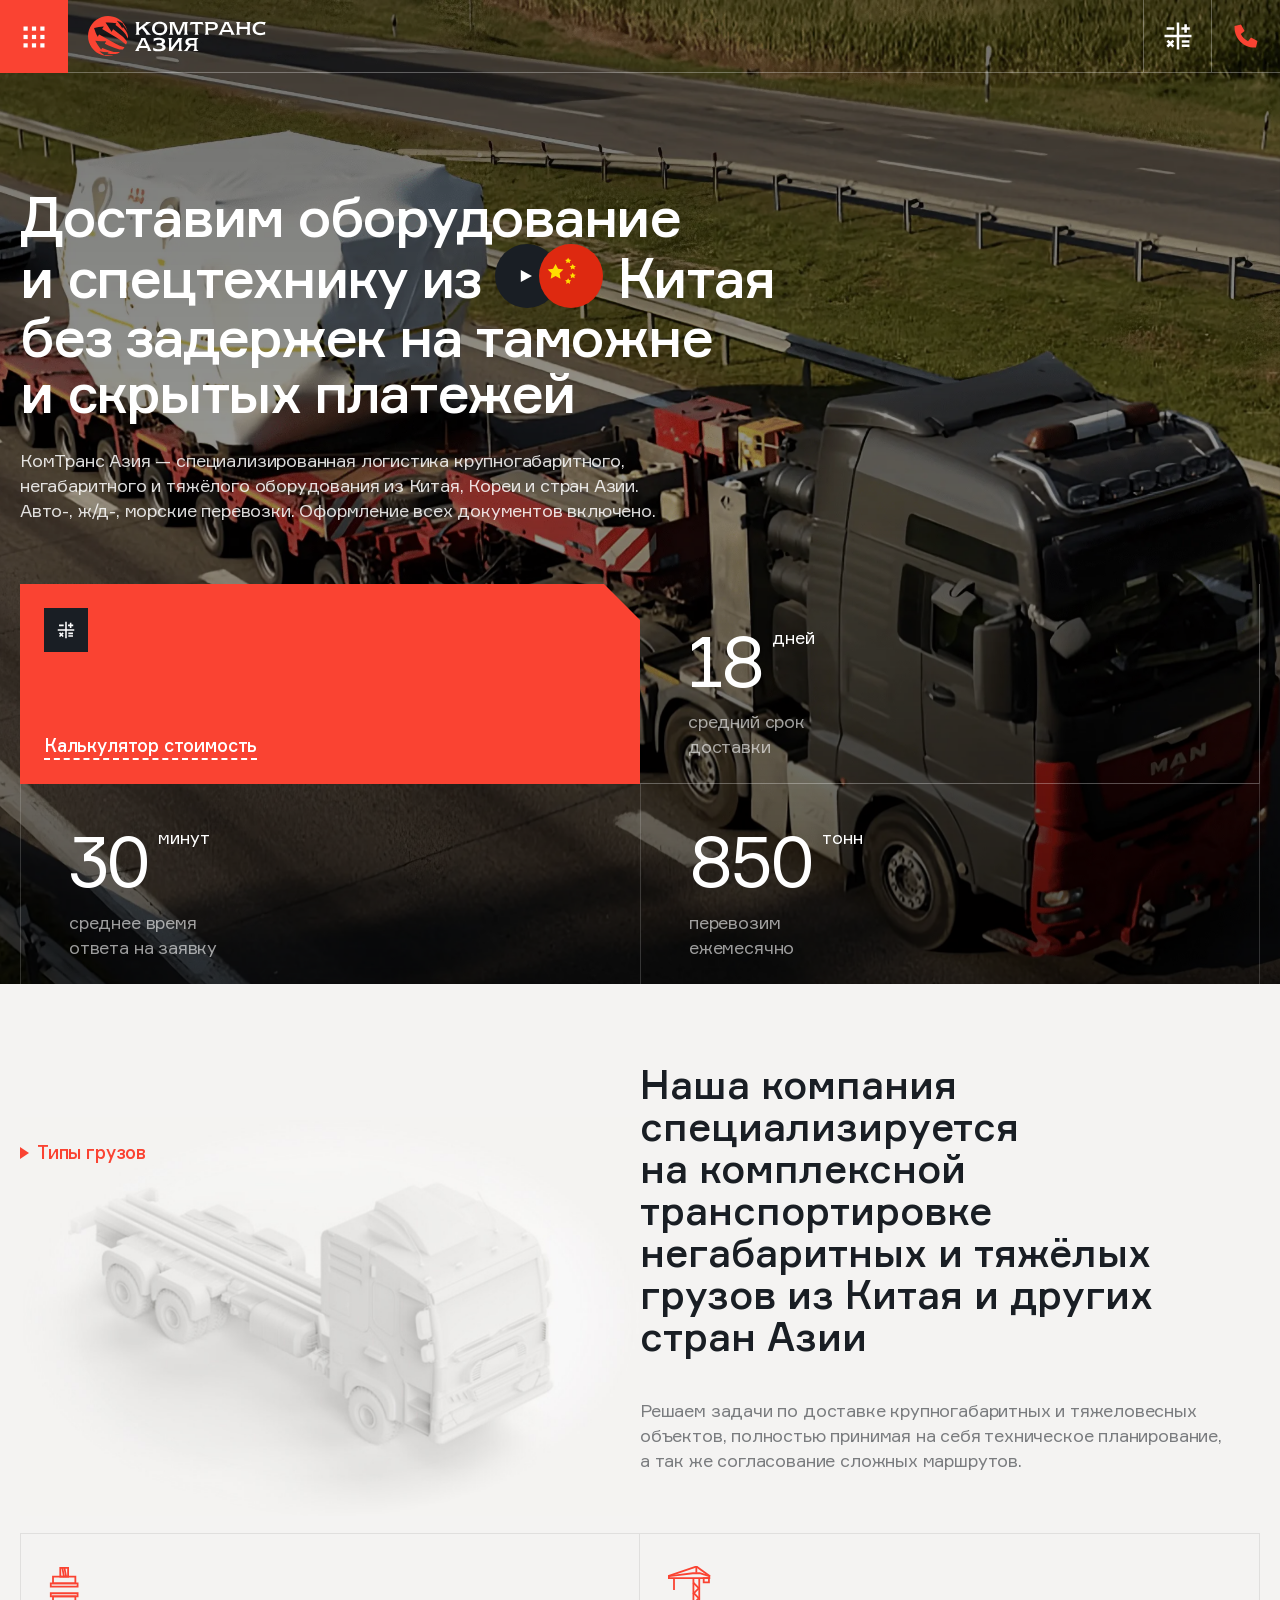
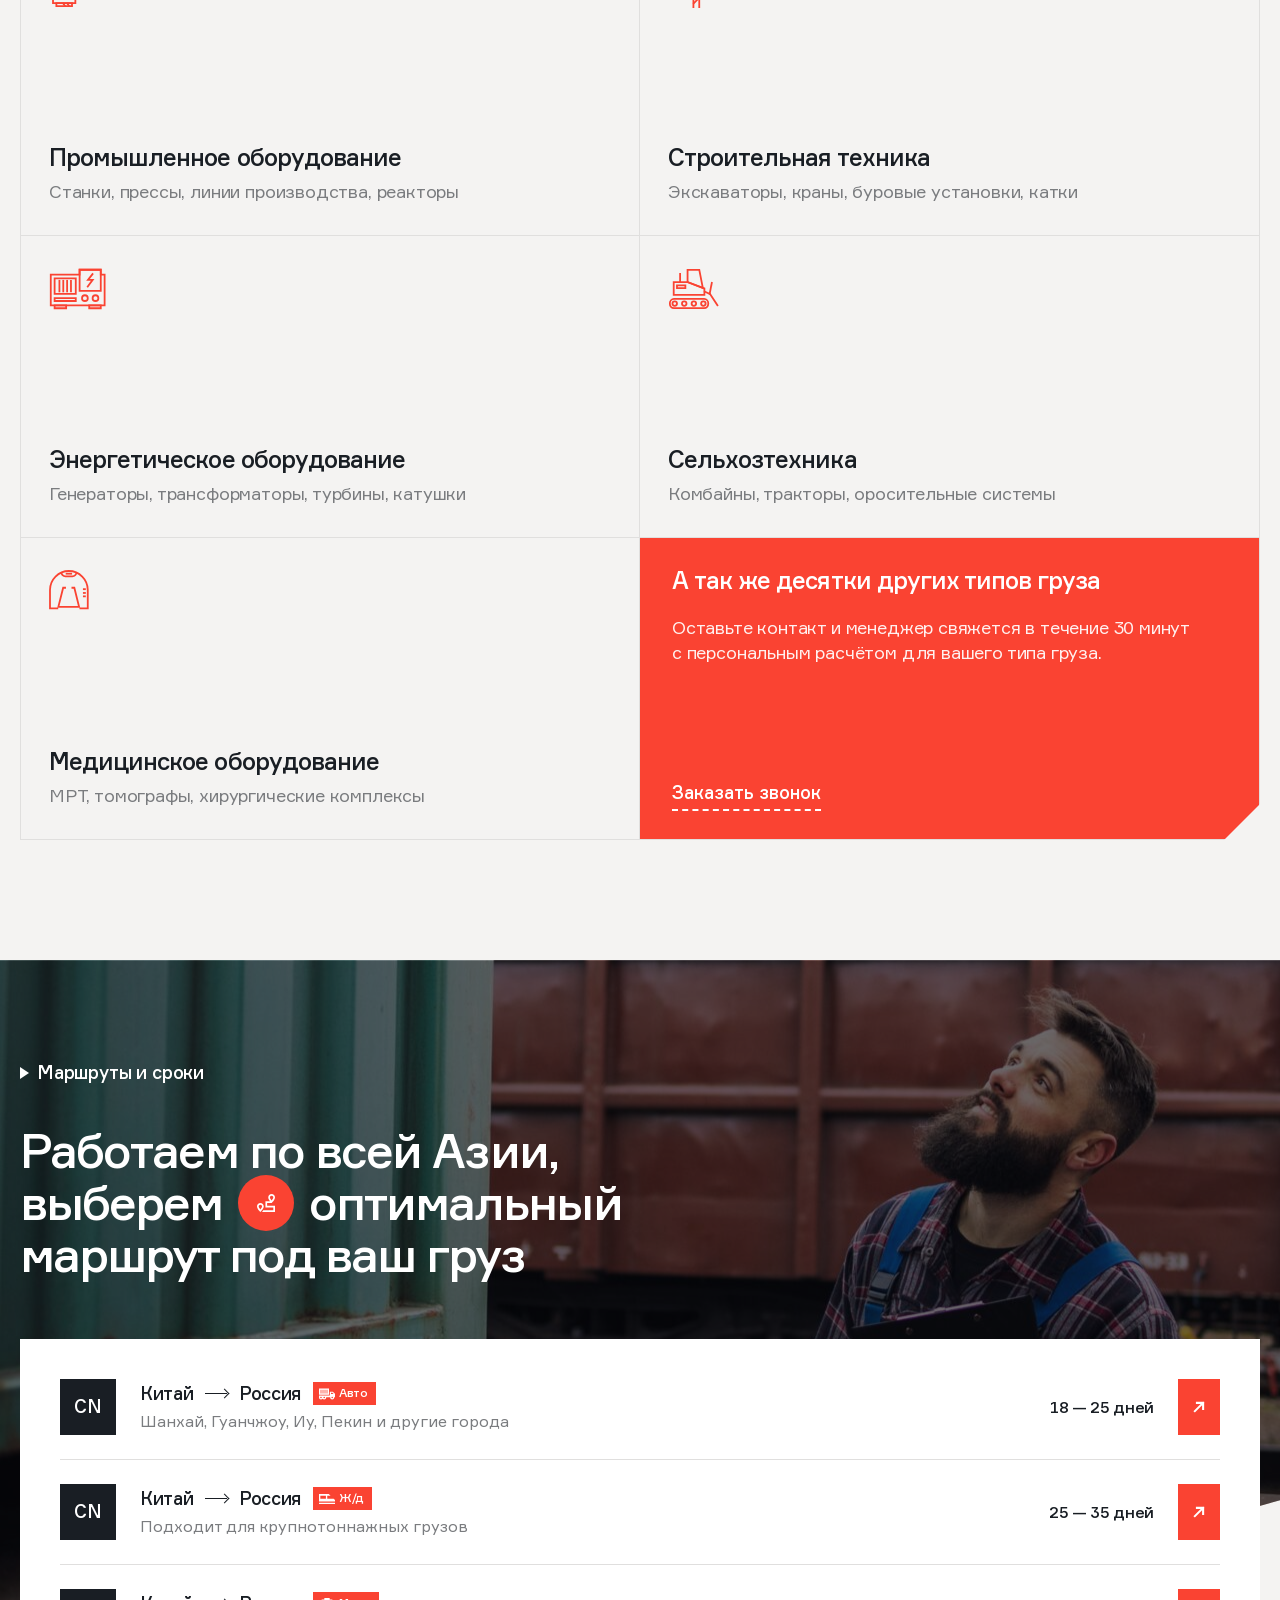
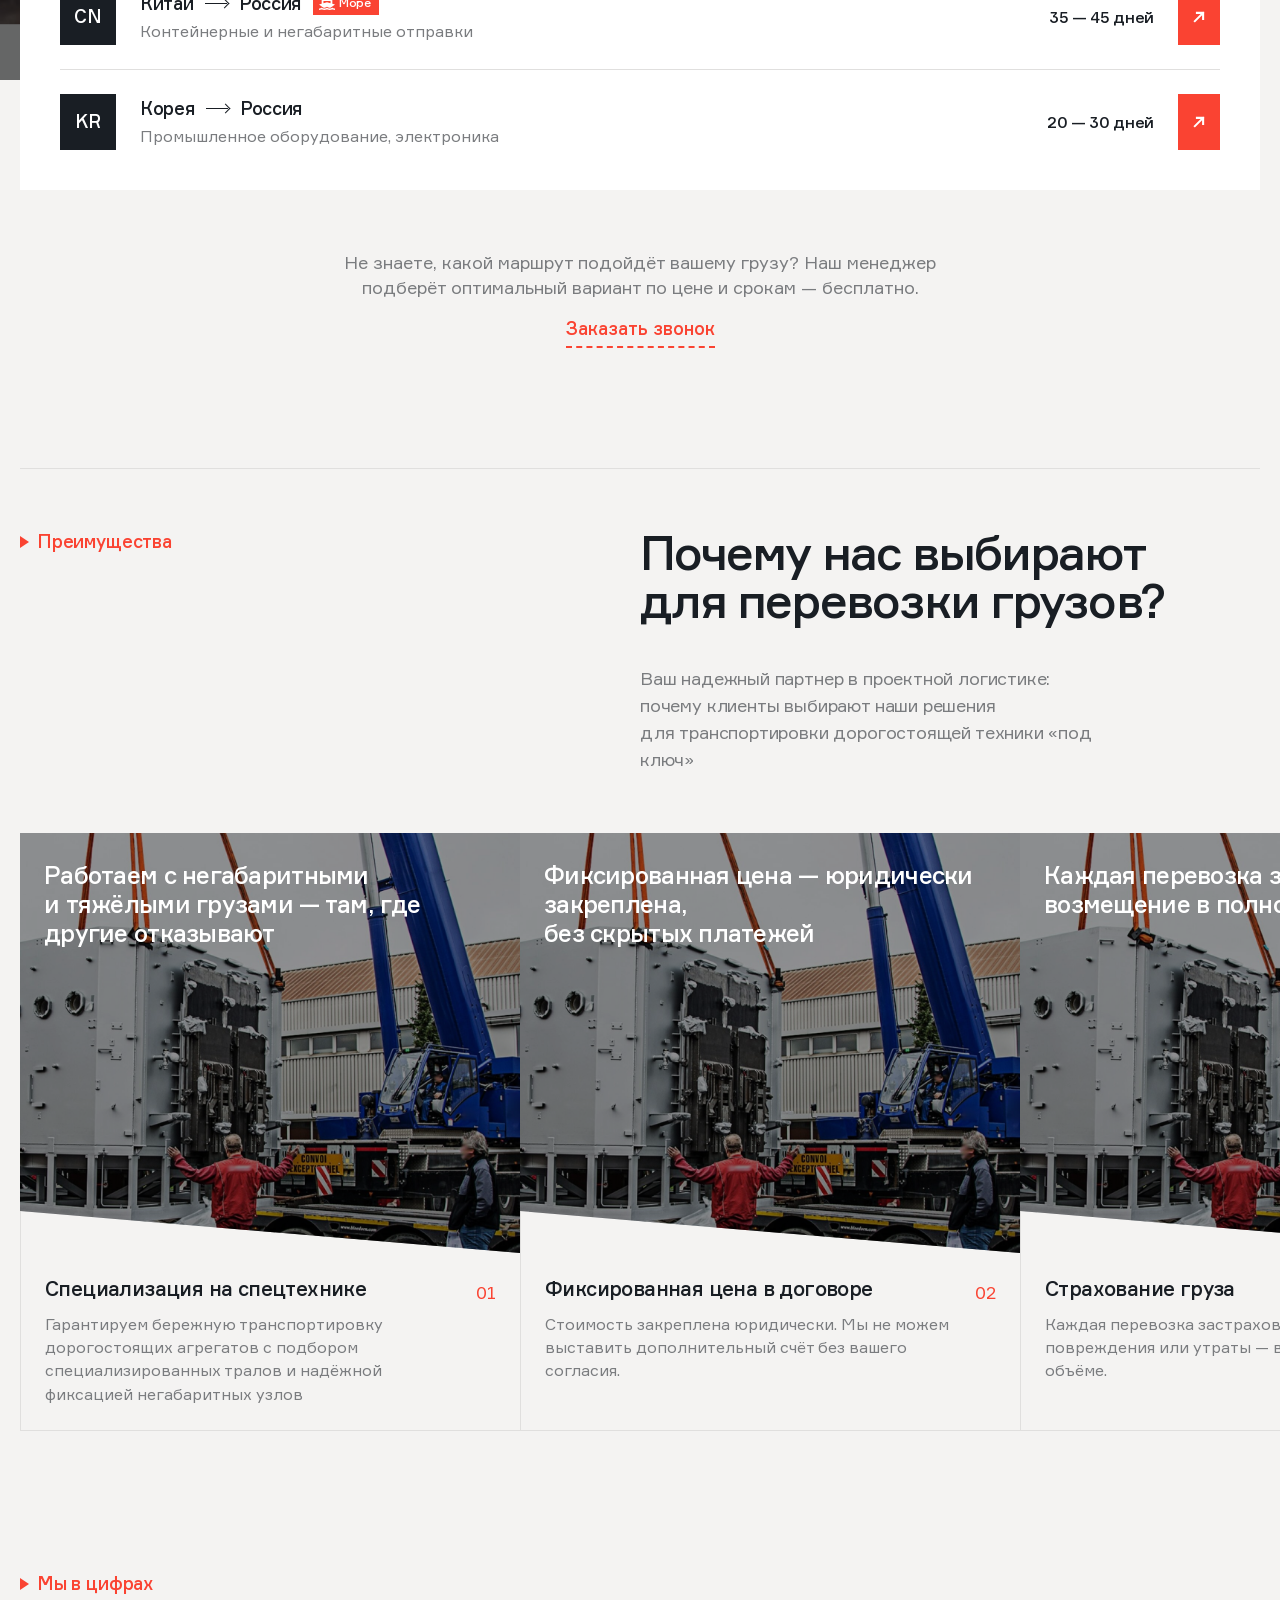
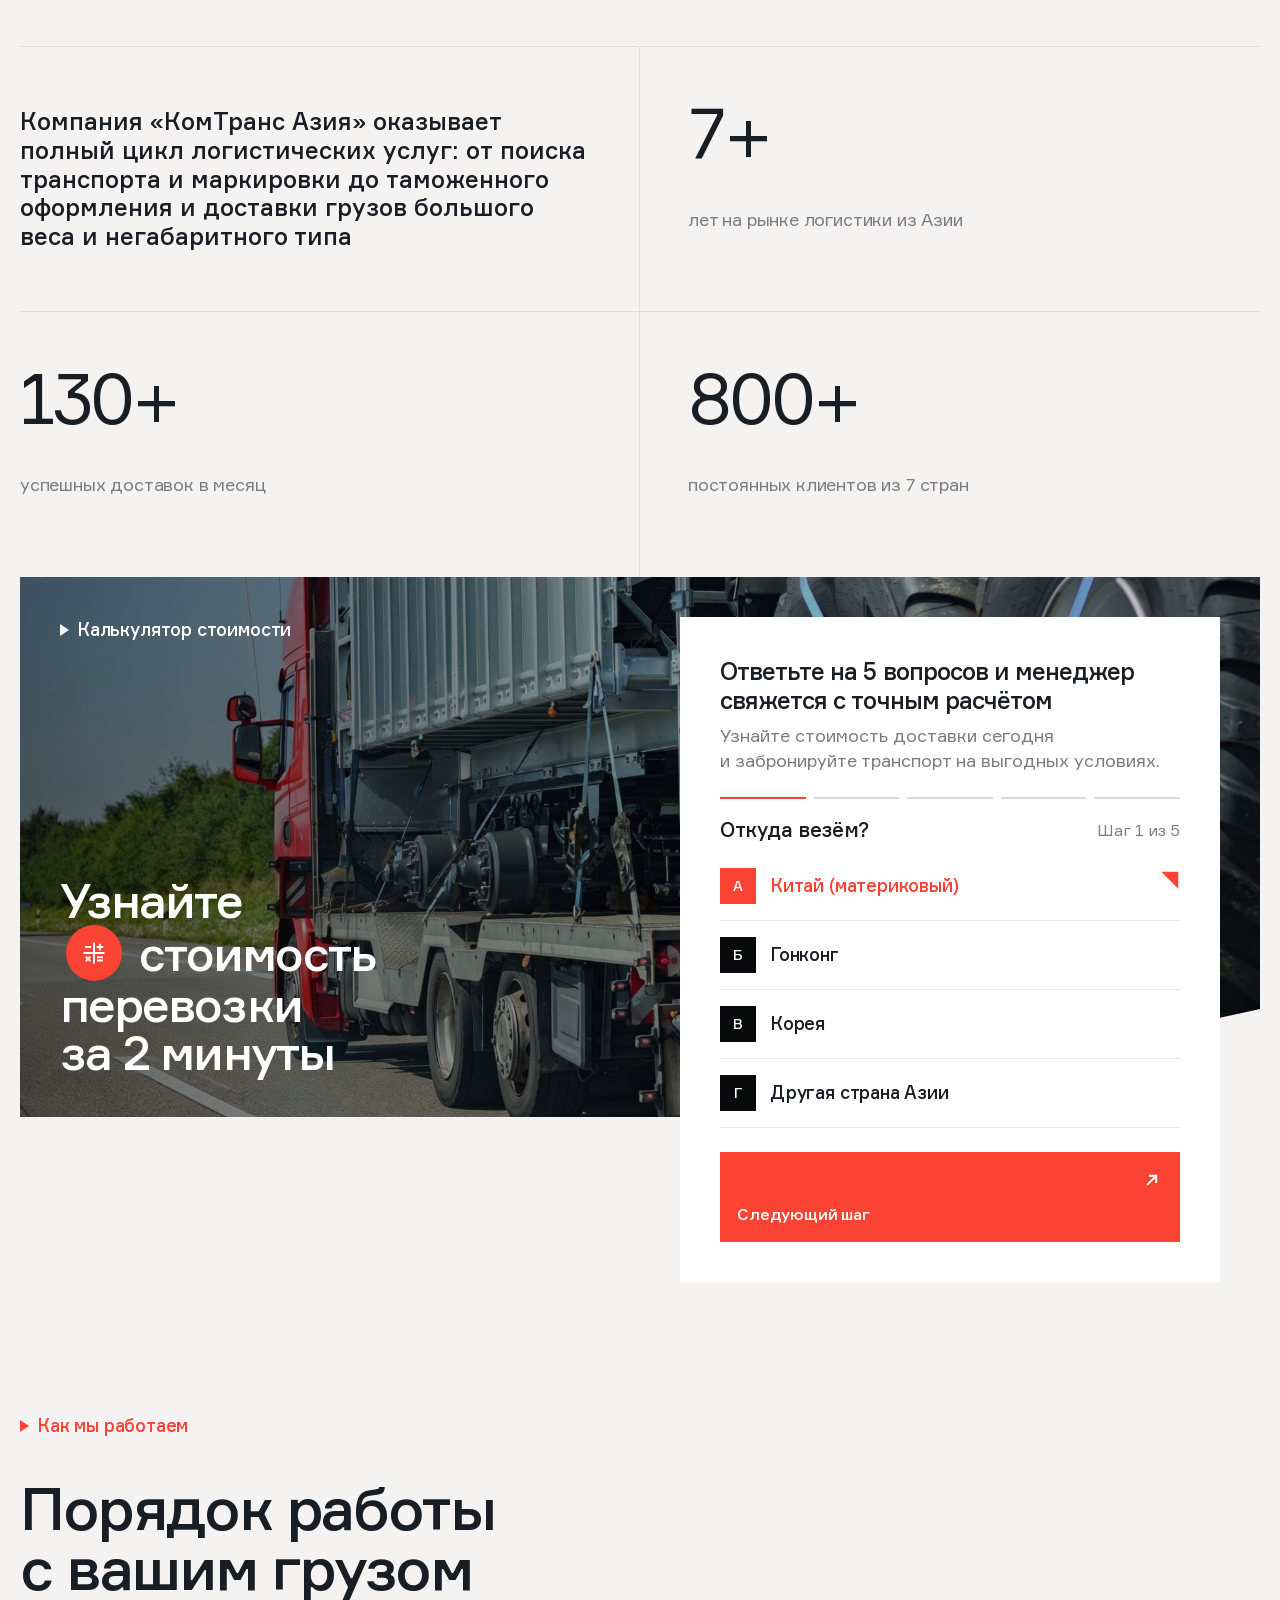
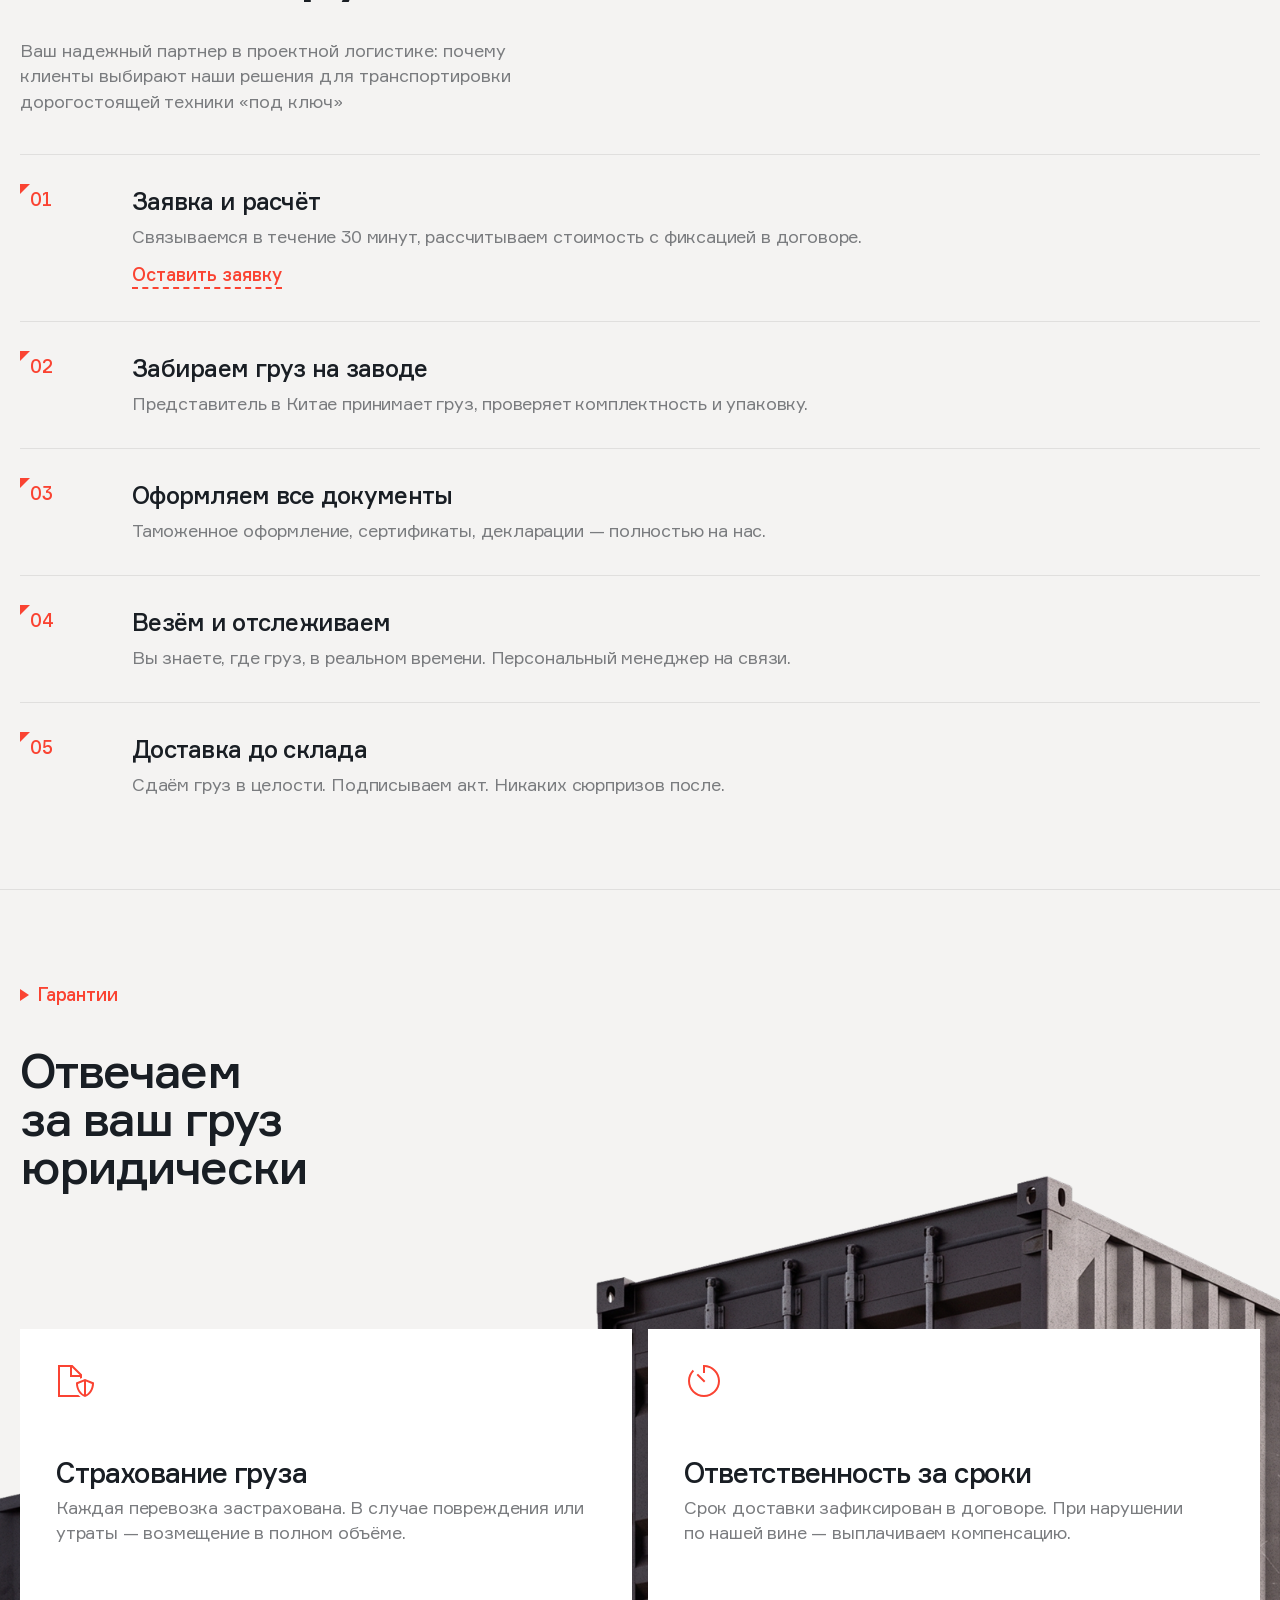
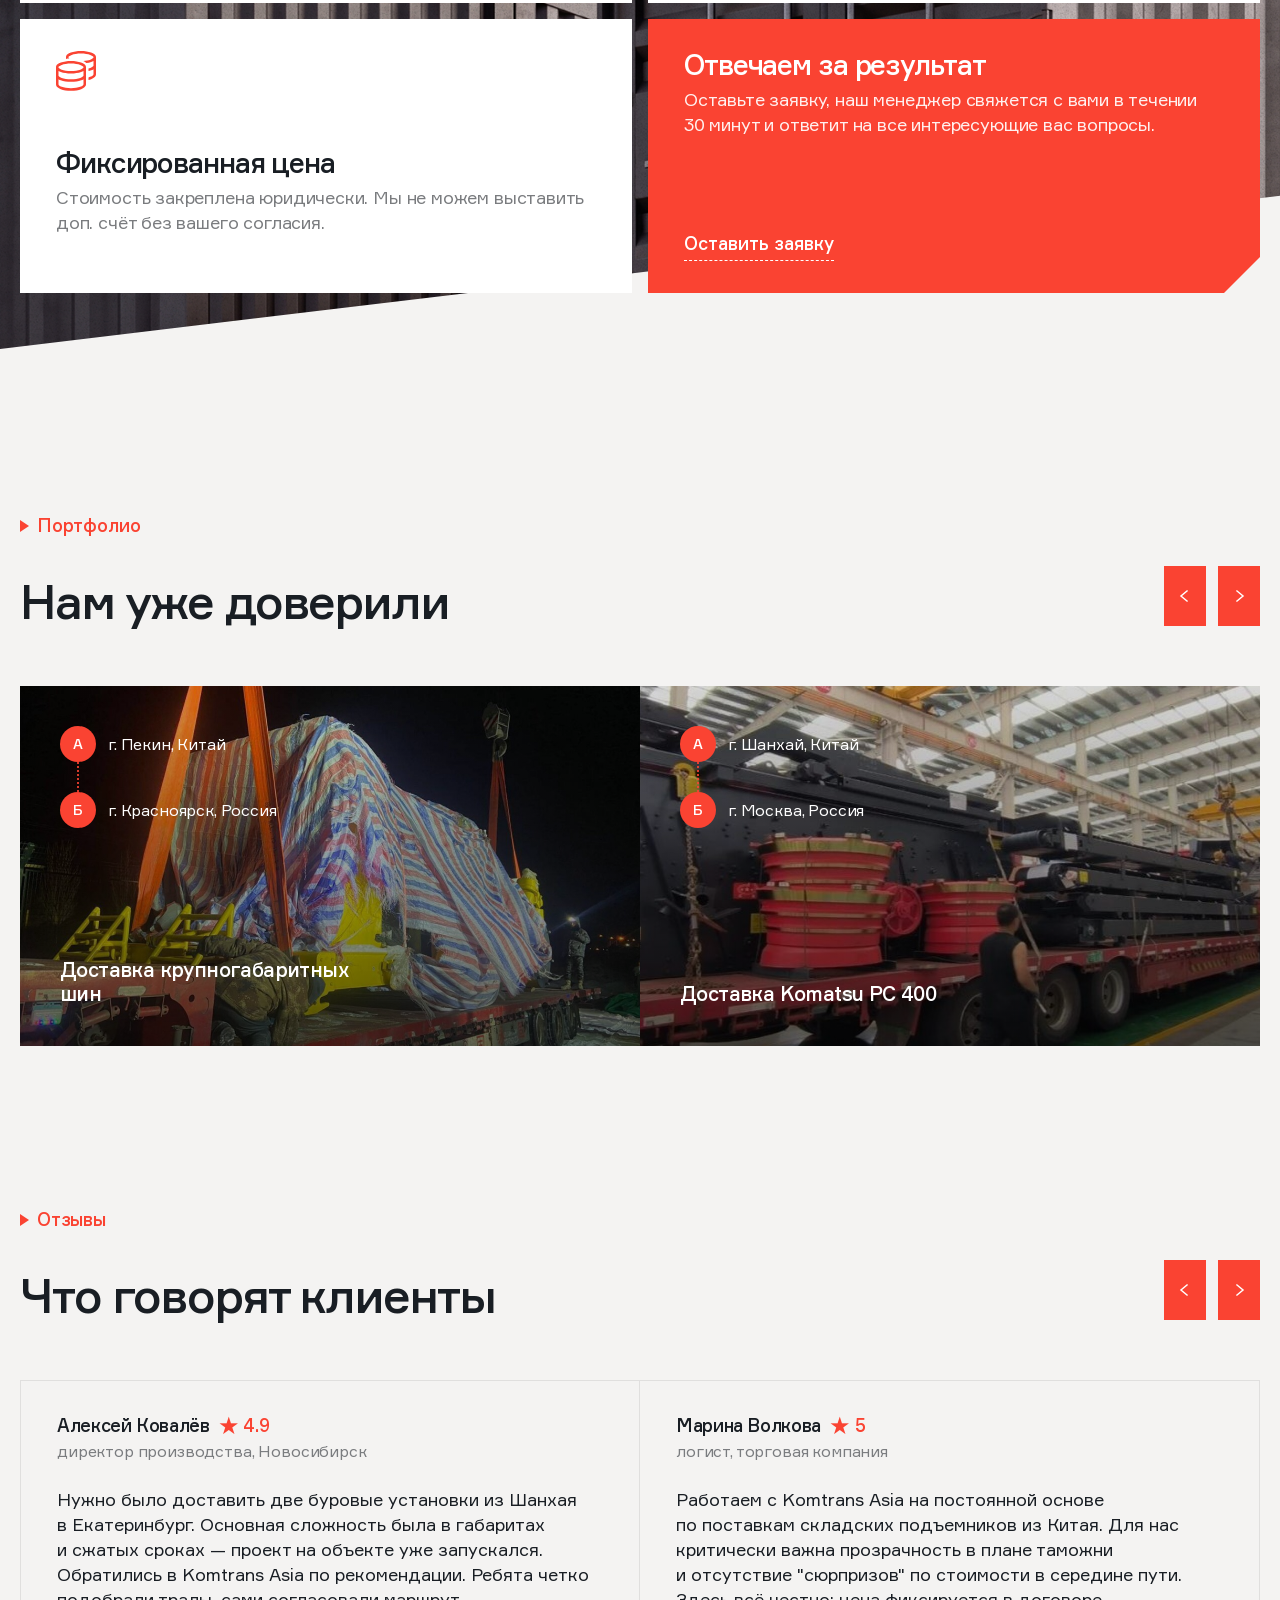
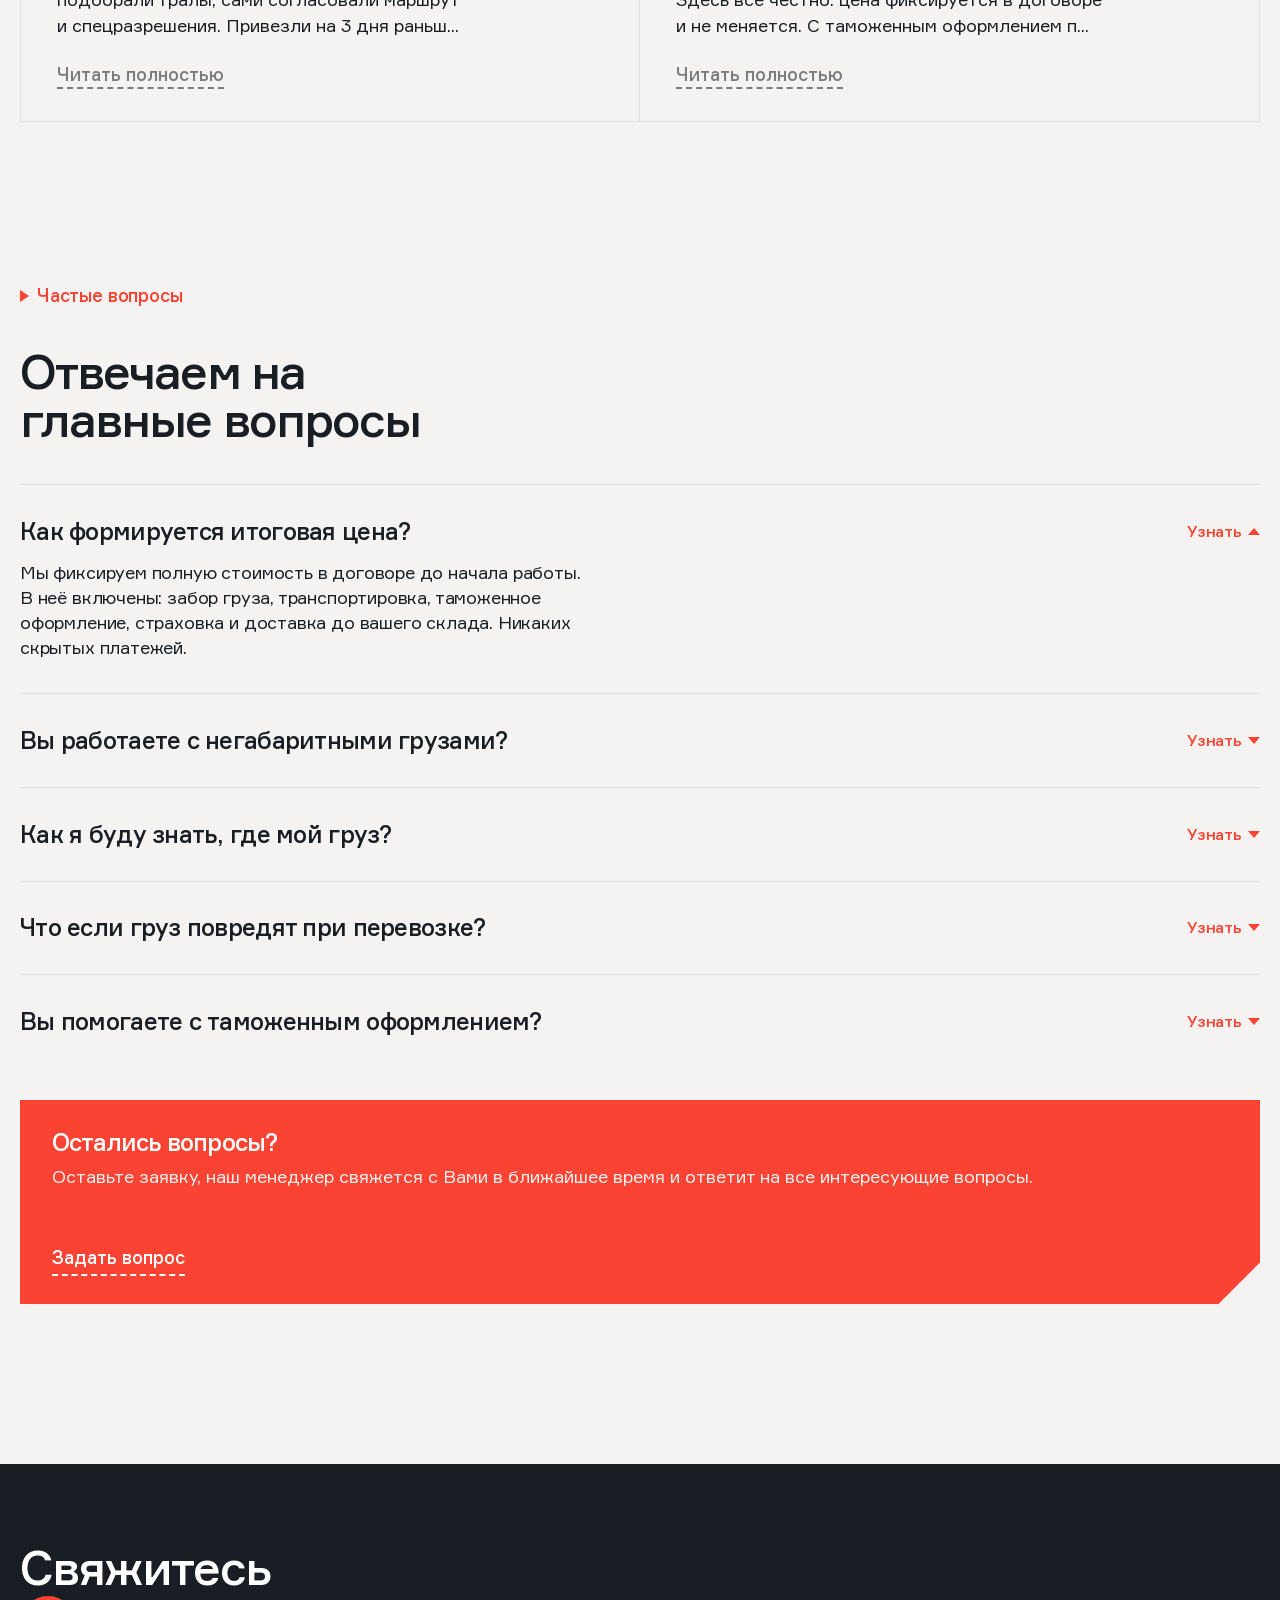
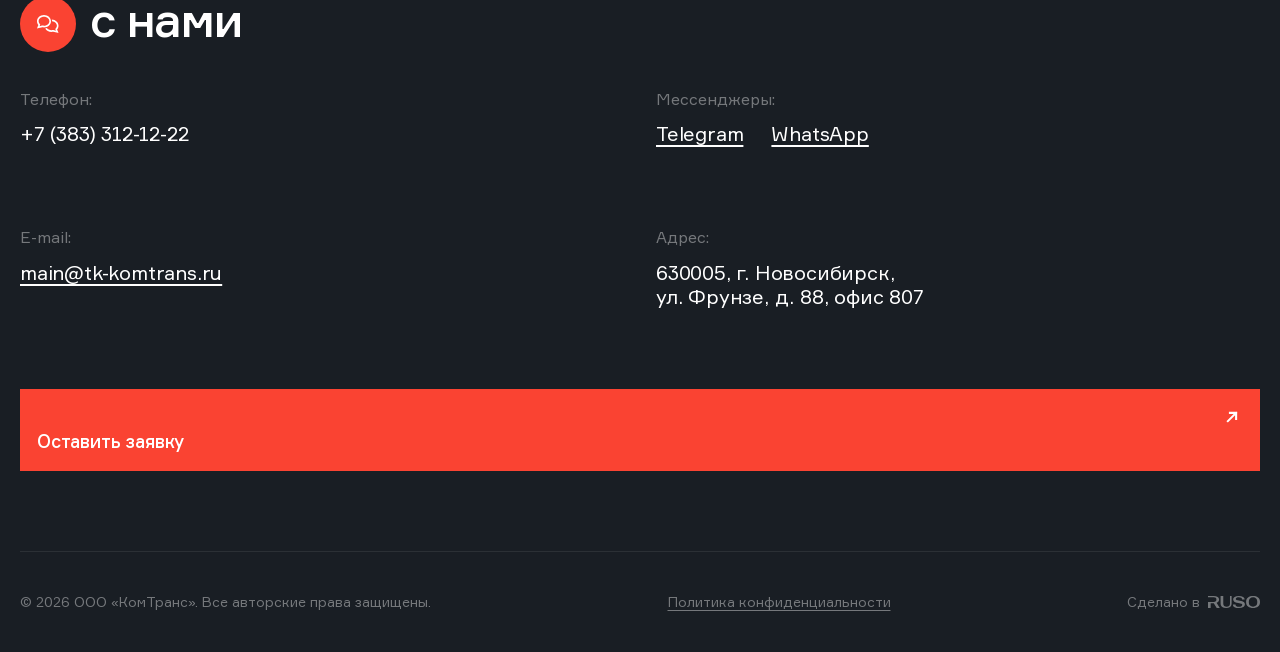
==== commit a7f30141: "feat: hero entry animation, sticky header, parallax, better scroll reveal, fix light header arrow" ====
--- a/index.html
+++ b/index.html
@@ -59,6 +59,7 @@
     </div>
   </div>
 </header>
+<div class="site-header-placeholder" id="header-placeholder"></div>
 
 <!-- ======= 1. HERO ======= -->
 <section class="hero">
--- a/css/main.css
+++ b/css/main.css
@@ -38,12 +38,12 @@
   box-sizing: border-box;
 }
 
-/* Scroll-reveal animation (sibur-style) — applied via JS by IntersectionObserver */
+/* Scroll-reveal animation — applied via JS by IntersectionObserver */
 .reveal {
   opacity: 0;
-  transform: translateY(24px);
-  transition: opacity 0.7s cubic-bezier(0.16, 1, 0.3, 1),
-              transform 0.7s cubic-bezier(0.16, 1, 0.3, 1);
+  transform: translateY(48px);
+  transition: opacity 0.85s cubic-bezier(0.16, 1, 0.3, 1),
+              transform 0.85s cubic-bezier(0.16, 1, 0.3, 1);
   will-change: transform, opacity;
 }
 .reveal.is-inview {
@@ -55,11 +55,52 @@
 .reveal--fade {
   opacity: 0;
   transform: none;
-  transition: opacity 0.7s cubic-bezier(0.16, 1, 0.3, 1);
+  transition: opacity 0.85s cubic-bezier(0.16, 1, 0.3, 1);
   will-change: opacity;
 }
 .reveal--fade.is-inview {
   opacity: 1;
+}
+
+/* ---- Hero entry animations (fire on page load, not scroll) ---- */
+.hero-anim {
+  opacity: 0;
+  transform: translateY(40px);
+  transition: opacity 0.9s cubic-bezier(0.16, 1, 0.3, 1),
+              transform 0.9s cubic-bezier(0.16, 1, 0.3, 1);
+  will-change: transform, opacity;
+}
+.hero-anim.is-visible {
+  opacity: 1;
+  transform: translateY(0);
+}
+
+/* ---- Sticky header ---- */
+.site-header.is-sticky {
+  position: fixed !important;
+  top: 0;
+  left: 0;
+  right: 0;
+  background: rgba(25, 30, 36, 0.97);
+  backdrop-filter: blur(8px);
+  -webkit-backdrop-filter: blur(8px);
+  box-shadow: 0 2px 16px rgba(0,0,0,0.18);
+  transition: background 0.3s ease, box-shadow 0.3s ease;
+  z-index: 100;
+}
+/* When sticky — keep logo/nav white (dark bg) */
+.site-header.is-sticky .site-header__nav a,
+.site-header.is-sticky .phone-num,
+.site-header.is-sticky .phone-msg a {
+  color: #fff;
+}
+/* Placeholder to avoid layout jump when header becomes fixed */
+.site-header-placeholder {
+  display: none;
+  height: 84px;
+}
+.site-header-placeholder.is-active {
+  display: block;
 }
 
 
@@ -445,6 +486,10 @@
 .site-header--light .site-header__phone .phone-msg a {
   color: var(--c-text-muted);
 }
+/* Arrow chevron dark on light header */
+.site-header--light .site-header__nav .has-dd::after {
+  border-top-color: var(--c-text);
+}
 
 /* ---------- Footer ---------- */
 .site-footer {
@@ -620,9 +665,11 @@
 }
 .hero__bg img {
   width: 100%;
-  height: 100%;
+  height: 110%;
   object-fit: cover;
   object-position: center;
+  transform: translateY(0);
+  will-change: transform;
 }
 .hero::before {
   content: "";
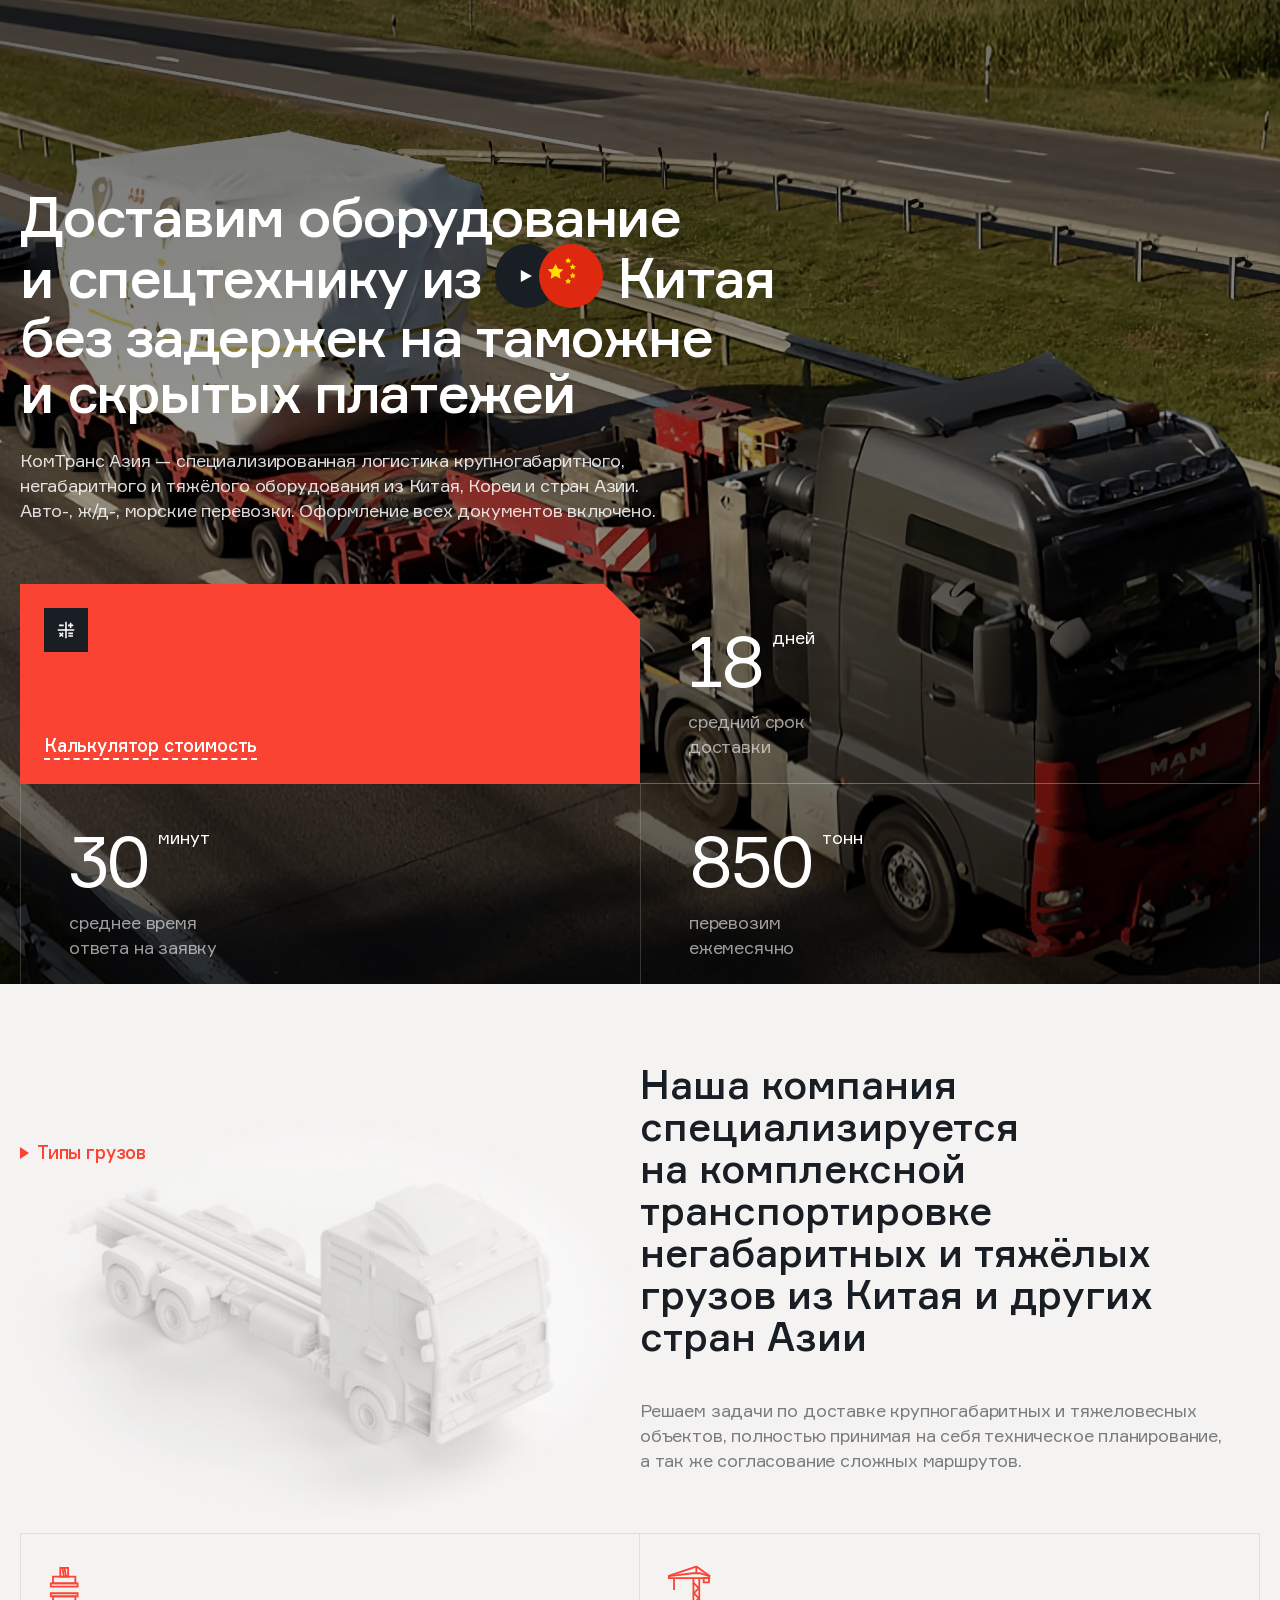
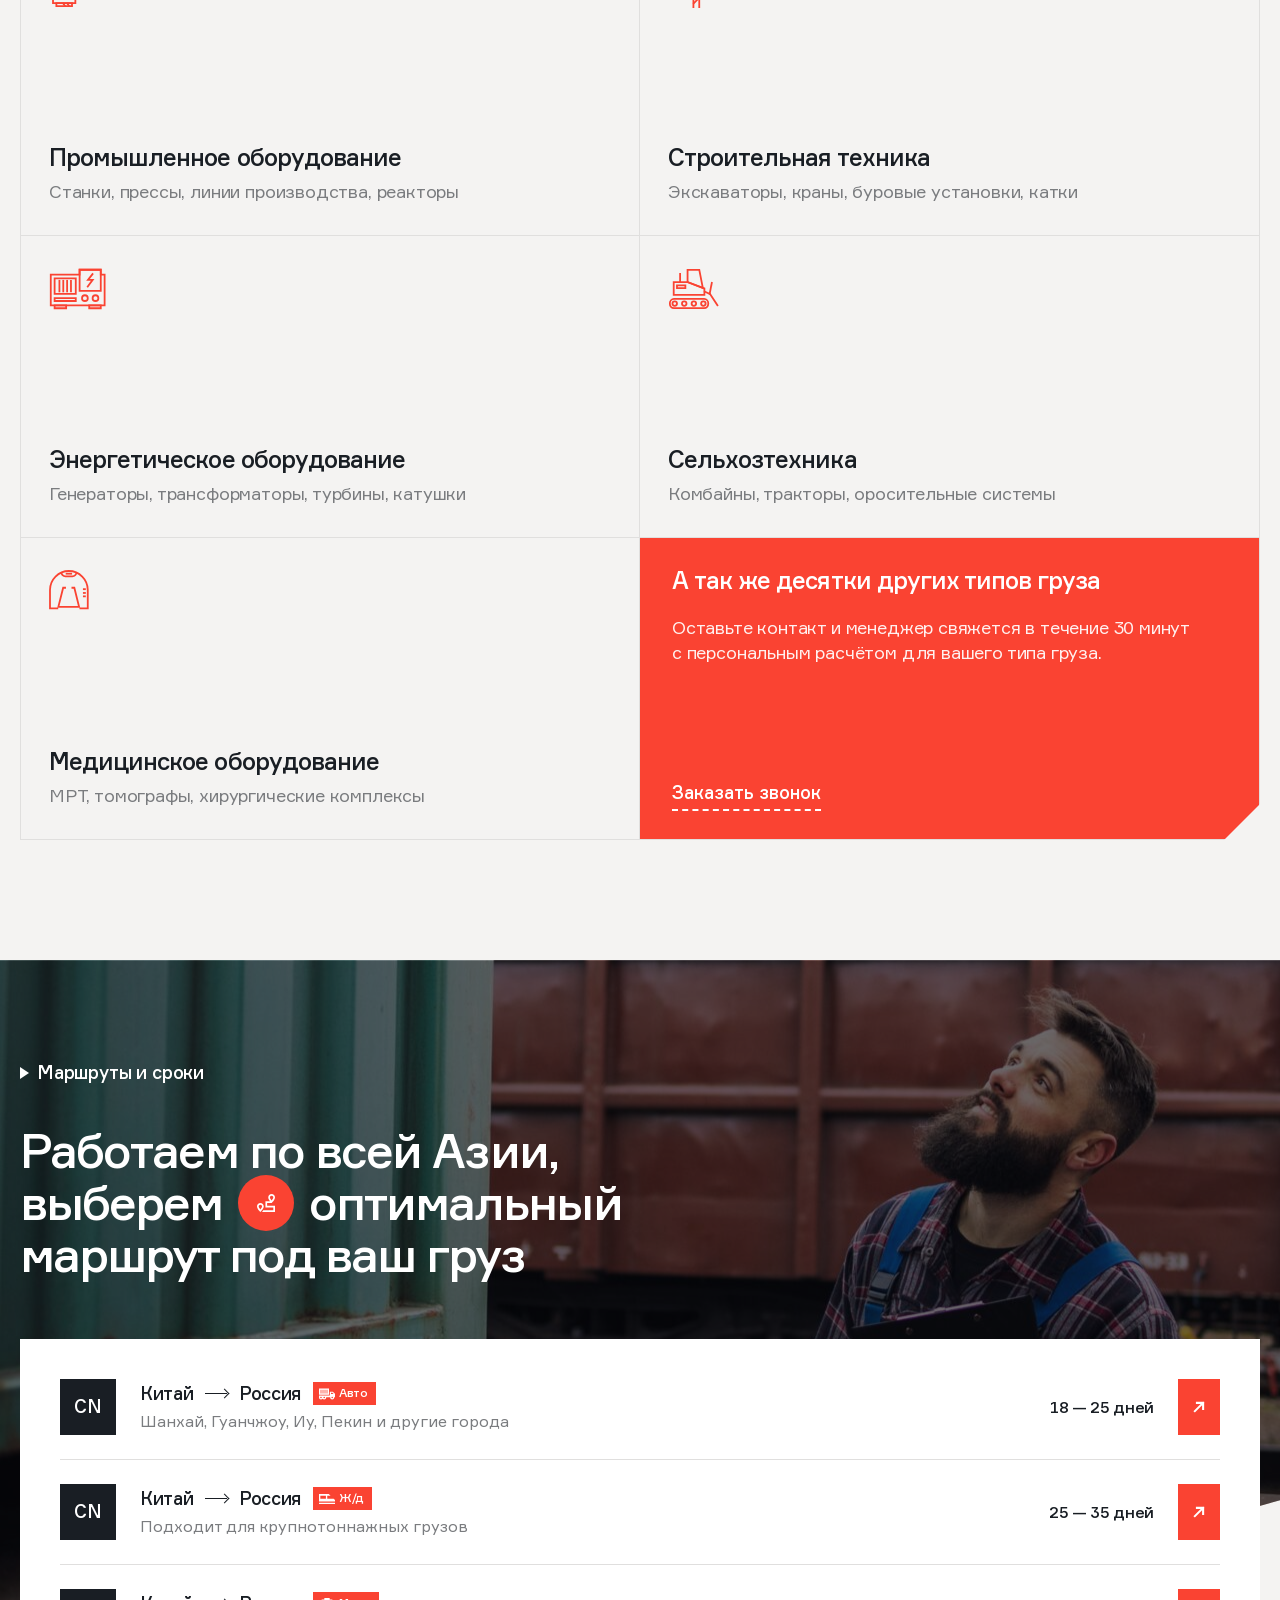
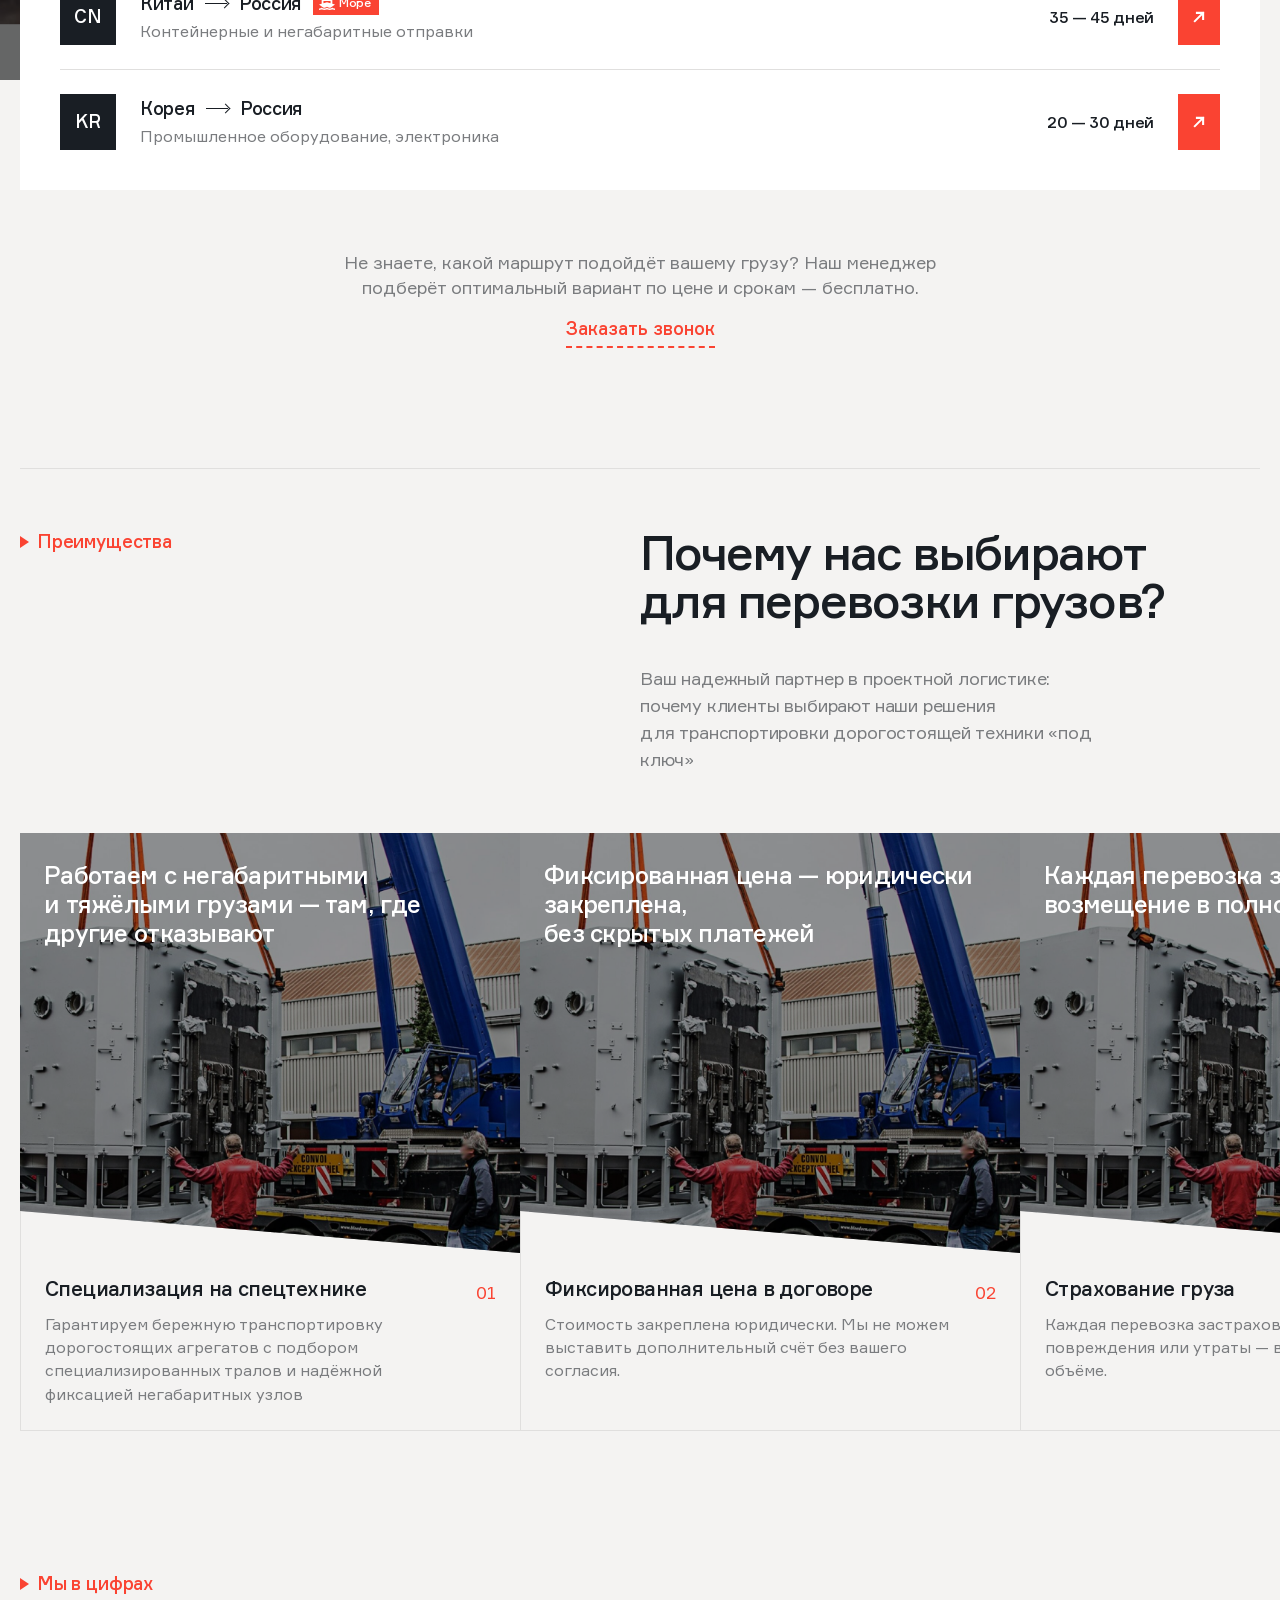
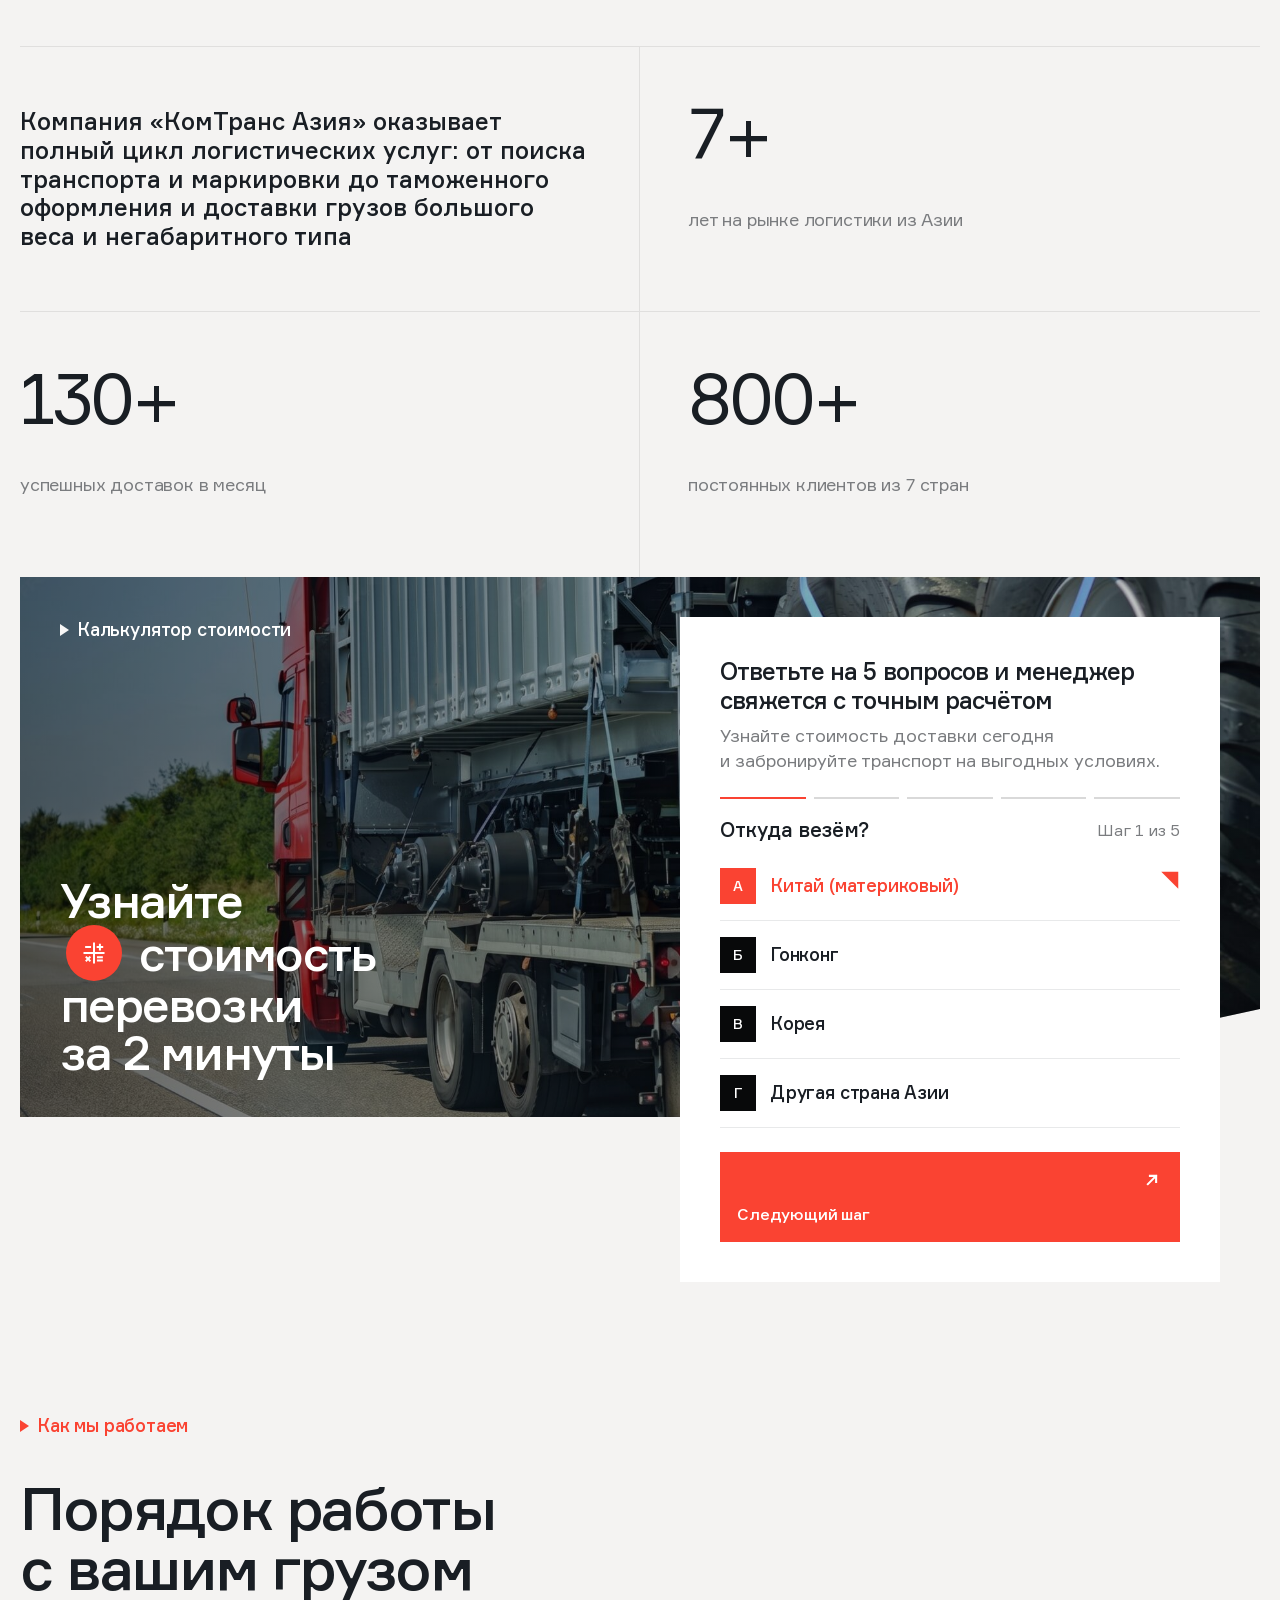
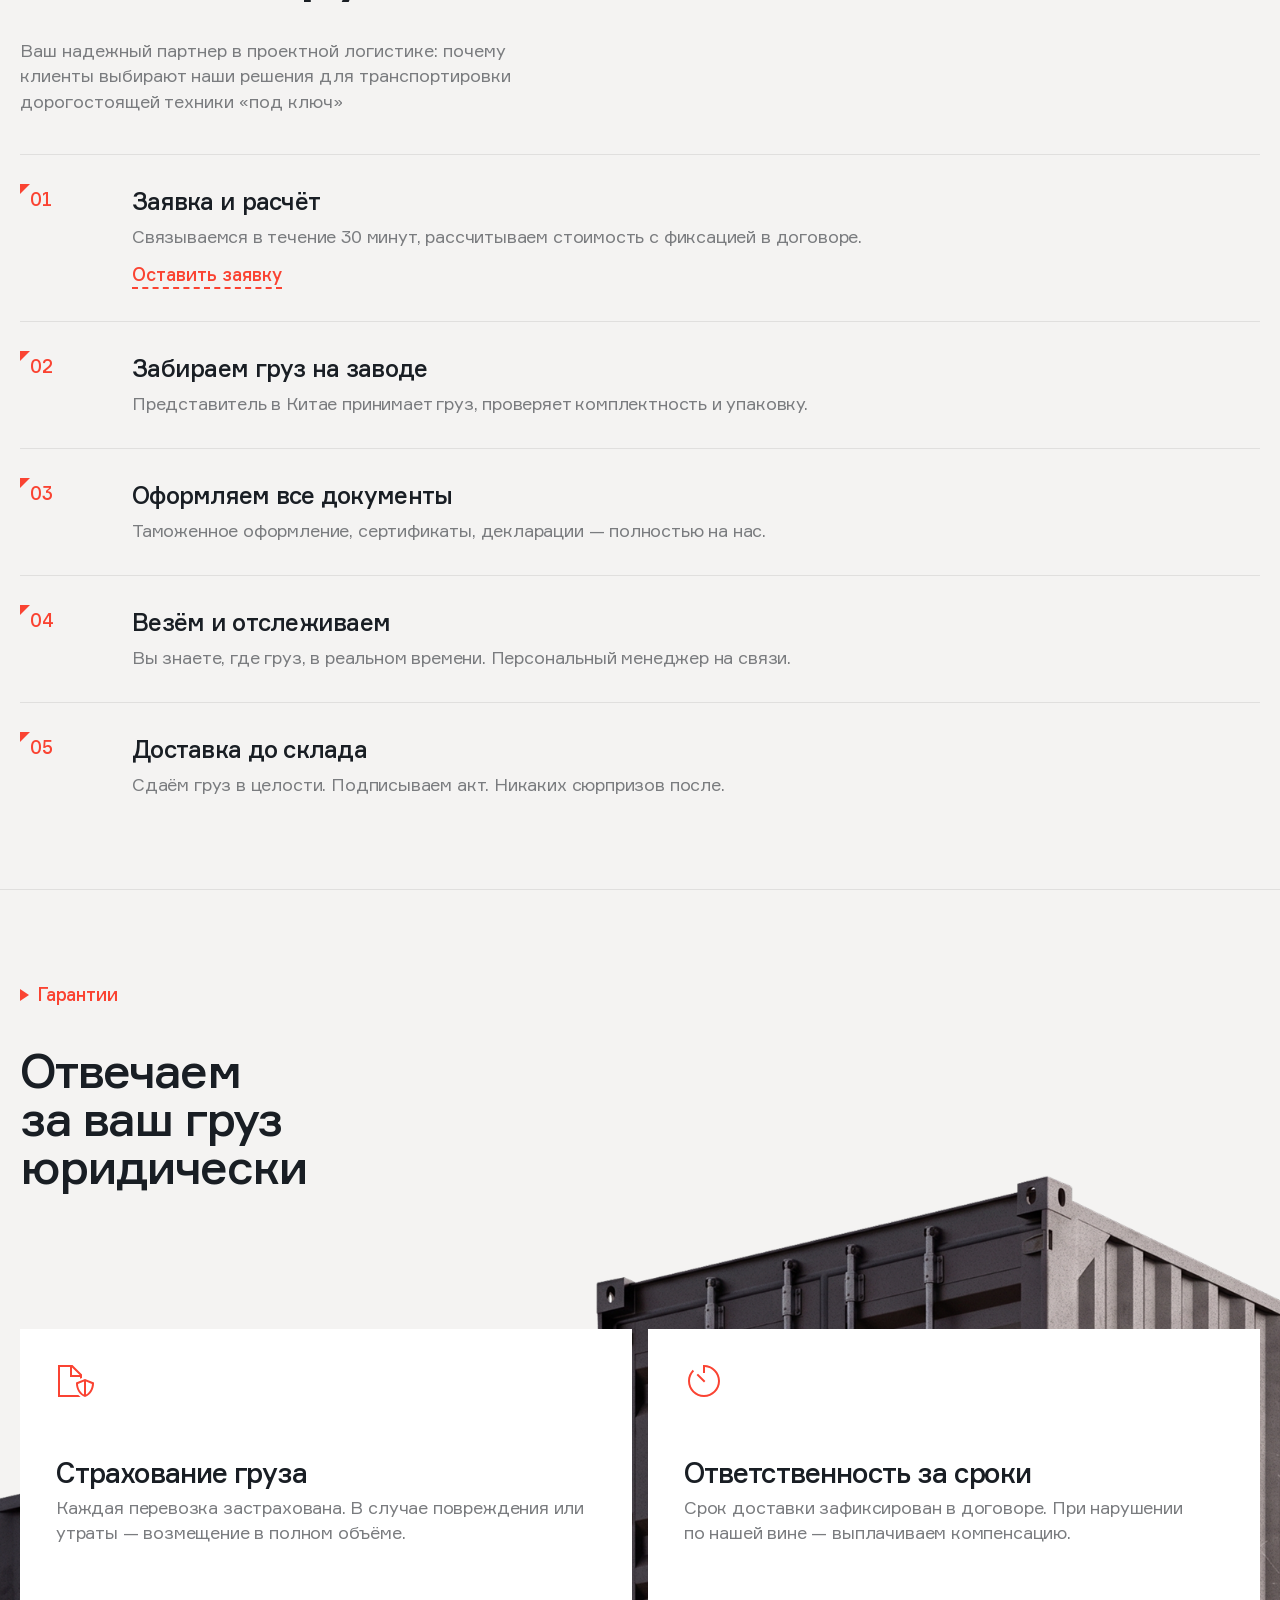
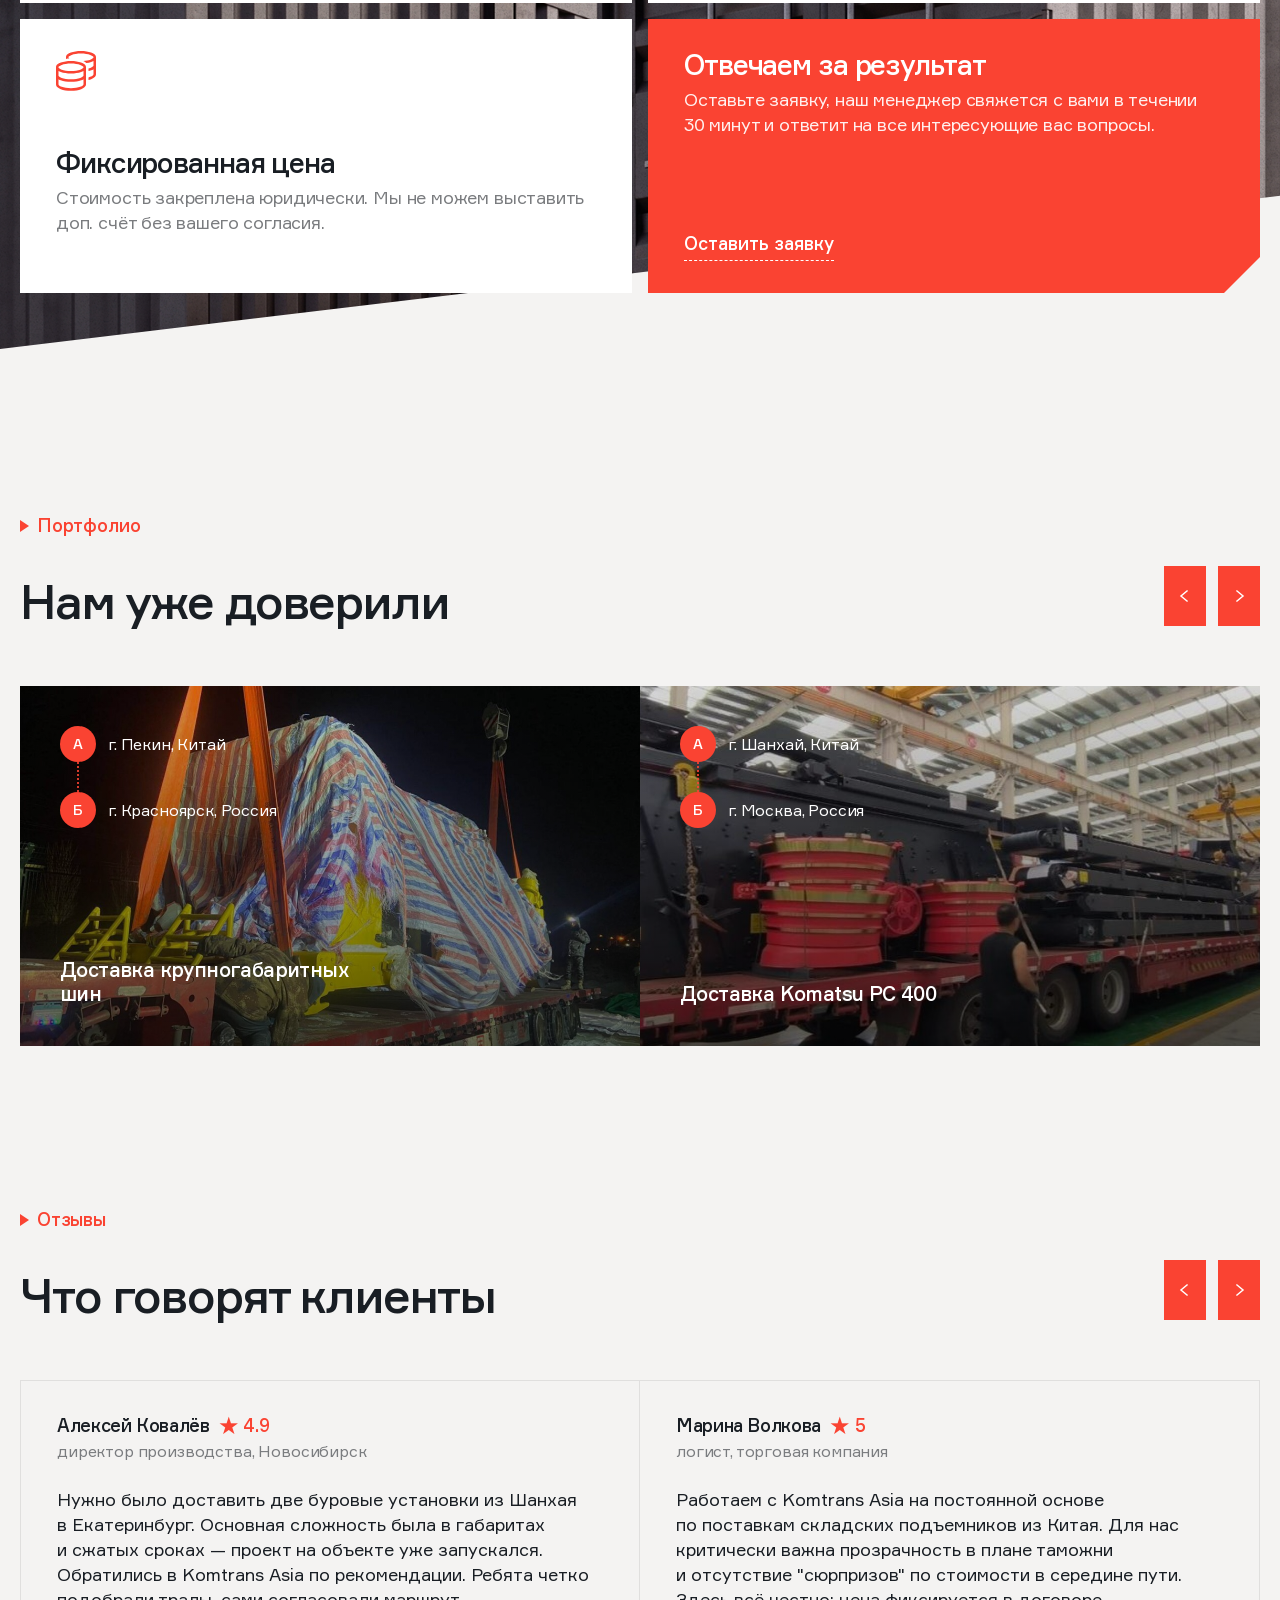
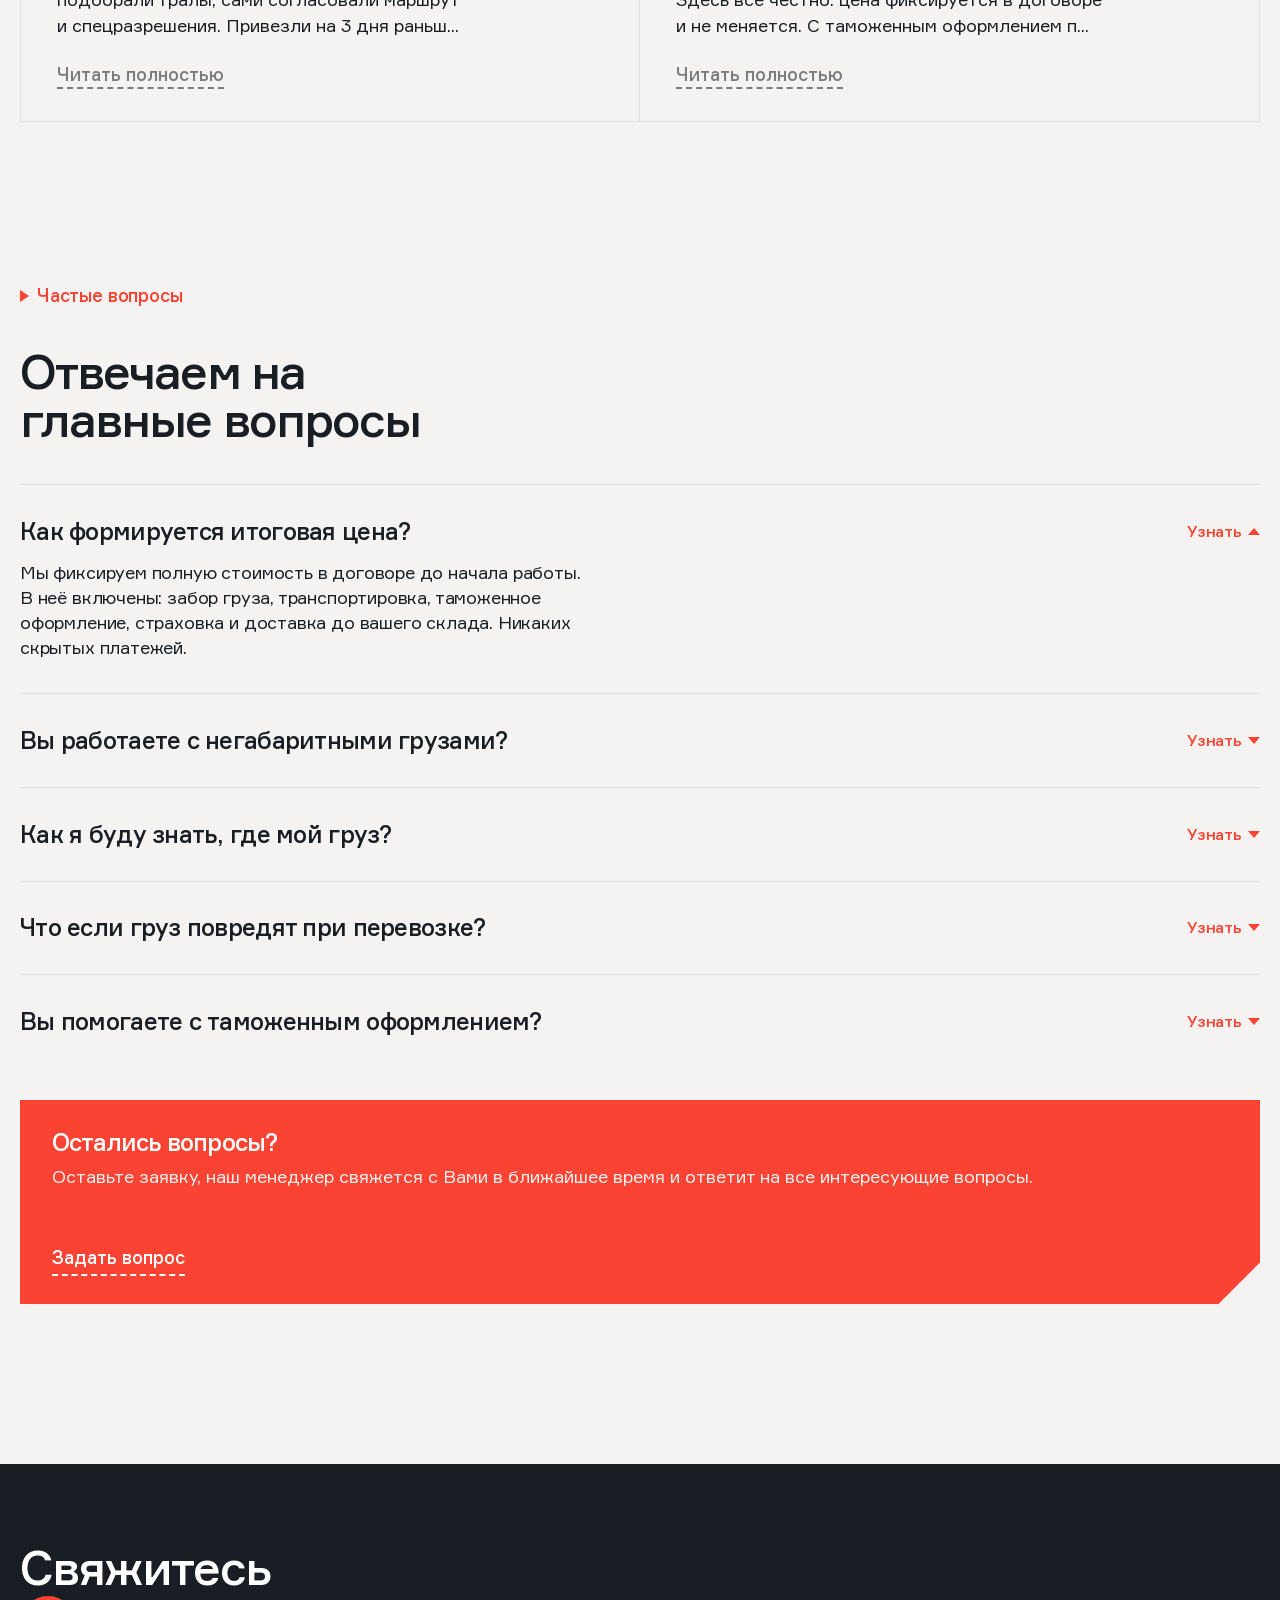
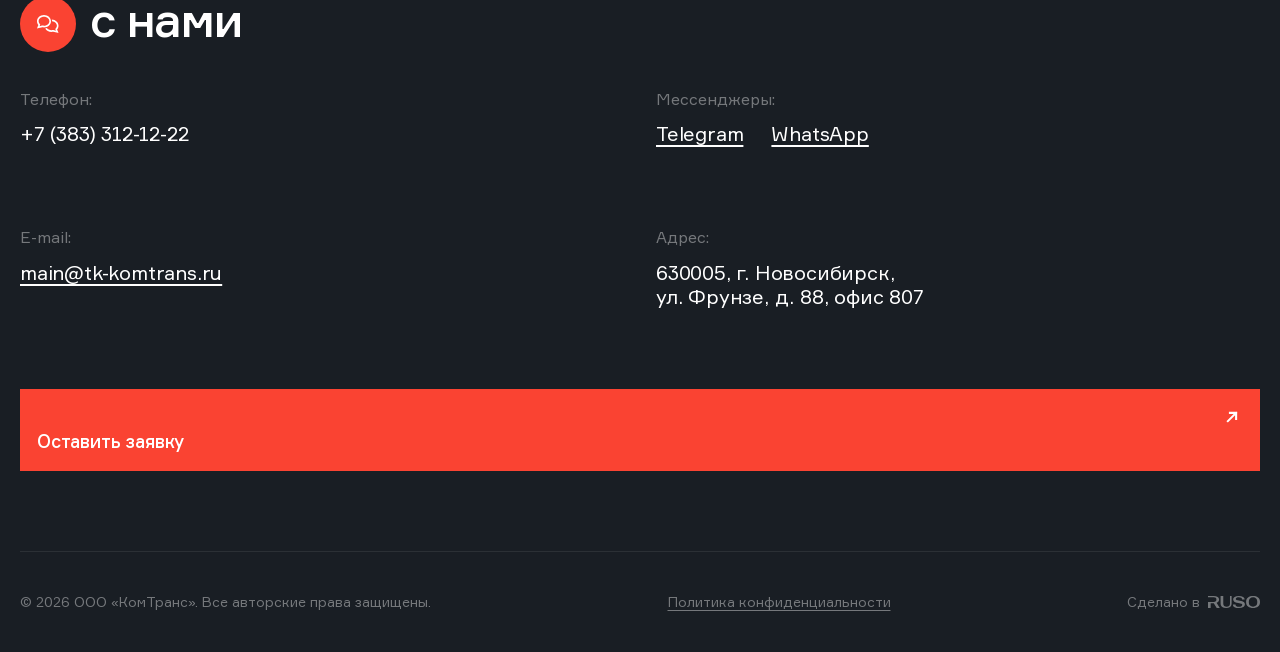
==== commit 4b047bda: "Add parallax to bg-image sections, open calc modal from nav, fix logo/empty links Co-Authored-By: De" ====
--- a/index.html
+++ b/index.html
@@ -17,7 +17,7 @@
 <header class="site-header is-overlay">
   <div class="container">
     <div class="site-header__row">
-      <a class="site-header__logo" href="/" aria-label="КомТранс Азия">
+      <a class="site-header__logo" href="index.html" aria-label="КомТранс Азия">
         <img src="assets/icons/logo.svg" alt="КомТранс Азия" width="178" height="40">
       </a>
 
@@ -30,7 +30,7 @@
           <a href="#" class="has-dd">Ещё</a>
           <div class="dd-menu">
             <div class="dd-menu__inner">
-              <a href="#calc">Калькулятор</a>
+              <a href="#calc" data-modal="calculator">Калькулятор</a>
               <a href="#steps">Этапы работы</a>
               <a href="#garant">Гарантии</a>
               <a href="#portfolio">Портфолио</a>
@@ -686,7 +686,7 @@
     <div class="site-footer__bottom">
       <span>© 2026 ООО «КомТранс». Все авторские права защищены.</span>
       <a href="privacy.html">Политика конфиденциальности</a>
-      <span class="site-footer__made">Сделано в <span class="ruso"><a href="#" target="_blank" rel="noopener"><img src="./assets/icons/ruso.svg" alt=""></a></span></span>
+      <span class="site-footer__made">Сделано в <span class="ruso"><a href="index.html"><img src="./assets/icons/ruso.svg" alt=""></a></span></span>
     </div>
   </div>
 </footer>
@@ -878,7 +878,7 @@
     </div>
     <h2 class="modal__title">Спасибо! Мы&nbsp;получили ваше сообщение и&nbsp;уже делаем расчёт стоимости.</h2>
     <p>Наш менеджер свяжется с&nbsp;вами в&nbsp;ближайшие 30&nbsp;минут с&nbsp;персональным расчётом на&nbsp;основе Ваших ответов.</p>
-    <a href="/" class="btn">Вернуться на&nbsp;главную</a>
+    <a href="index.html" class="btn">Вернуться на&nbsp;главную</a>
   </div>
 </div>
 
@@ -947,7 +947,7 @@
     <!-- Header row -->
     <div class="menu-header">
       <button class="menu-header__close" data-close aria-label="Закрыть"></button>
-      <a class="menu-header__logo" href="/">
+      <a class="menu-header__logo" href="index.html">
         <img src="assets/icons/logo-dark.svg" alt="КомТранс Азия">
       </a>
       <button class="menu-header__calc" data-modal="calculator" aria-label="Калькулятор"></button>
--- a/css/main.css
+++ b/css/main.css
@@ -75,7 +75,21 @@
   transform: translateY(0);
 }
 
+/* Header fades + slides in on page load (top → down). */
+.hero-anim--header {
+  opacity: 0;
+  transform: translateY(-24px);
+  transition: opacity 0.7s cubic-bezier(0.16, 1, 0.3, 1),
+              transform 0.7s cubic-bezier(0.16, 1, 0.3, 1);
+  will-change: opacity, transform;
+}
+.hero-anim--header.is-visible {
+  opacity: 1;
+  transform: translateY(0);
+}
+
 /* ---- Sticky header ---- */
+/* Visible sticky state — fixed, dark, fully opaque. */
 .site-header.is-sticky {
   position: fixed !important;
   top: 0;
@@ -85,14 +99,36 @@
   backdrop-filter: blur(8px);
   -webkit-backdrop-filter: blur(8px);
   box-shadow: 0 2px 16px rgba(0,0,0,0.18);
-  transition: background 0.3s ease, box-shadow 0.3s ease;
   z-index: 100;
+  opacity: 1;
+  transform: translateY(0);
+  transition: transform 0.4s cubic-bezier(0.16, 1, 0.3, 1),
+              opacity 0.4s cubic-bezier(0.16, 1, 0.3, 1);
+}
+/* Pre-entry: positioned off-screen with no transition so the next frame can animate in. */
+.site-header.is-sticky.is-sticky-entering {
+  opacity: 0;
+  transform: translateY(-100%);
+  transition: none;
+}
+/* Leaving: animate back off-screen with the same easing. */
+.site-header.is-sticky.is-sticky-leaving {
+  opacity: 0;
+  transform: translateY(-100%);
+  pointer-events: none;
 }
 /* When sticky — keep logo/nav white (dark bg) */
 .site-header.is-sticky .site-header__nav a,
 .site-header.is-sticky .phone-num,
 .site-header.is-sticky .phone-msg a {
   color: #fff;
+}
+/* Dropdown links must stay dark even inside sticky header */
+.site-header.is-sticky .dd-menu a {
+  color: var(--c-text);
+}
+.site-header.is-sticky .dd-menu a:hover {
+  color: var(--c-red);
 }
 /* Placeholder to avoid layout jump when header becomes fixed */
 .site-header-placeholder {
--- a/css/sections.css
+++ b/css/sections.css
@@ -52,15 +52,16 @@
   clip-path: polygon(0 0, 100% 0, 100% 100%, 0 90%);
 }
 
-/* Background image layers for crossfade */
+/* Background image layers for crossfade (with parallax-friendly bg-position) */
 .fv-bg {
   position: absolute;
   top: 0; left: 0; right: 0; bottom: 0;
   background-size: cover;
-  background-position: center;
+  background-position: center calc(50% + var(--fv-bg-y, 0px));
   background-repeat: no-repeat;
   background-image: none;
   transition: opacity 0.55s ease;
+  will-change: background-position;
   z-index: 1;
 }
 .fv-bg--a {
@@ -330,12 +331,17 @@
   display: grid;
   grid-template-columns: 1fr 1fr;
   align-items: start;
+  --calc-bg-y: 0px;
 }
 .calc__inner::after {
   content: "";
   position: absolute;
   inset: 0;
-  background: url("../assets/img/calc-bg-steps.jpg") center/cover no-repeat;
+  background-image: url("../assets/img/calc-bg-steps.jpg");
+  background-size: cover;
+  background-repeat: no-repeat;
+  background-position: center calc(50% + var(--calc-bg-y, 0px));
+  will-change: background-position;
   z-index: 0;
   clip-path: polygon(0 0, 100% 0, 100% calc(100% - 20%), calc(100% - 40%) 100%, 0 100%);
 }
--- a/css/responsive.css
+++ b/css/responsive.css
@@ -98,7 +98,8 @@
     background: url("../assets/icons/calc-hash.svg") center/contain no-repeat;
   }
 
-  .site-header.is-overlay .container {
+  .site-header.is-overlay .container,
+  .site-header.is-sticky .container {
     padding: 0;
   }
 
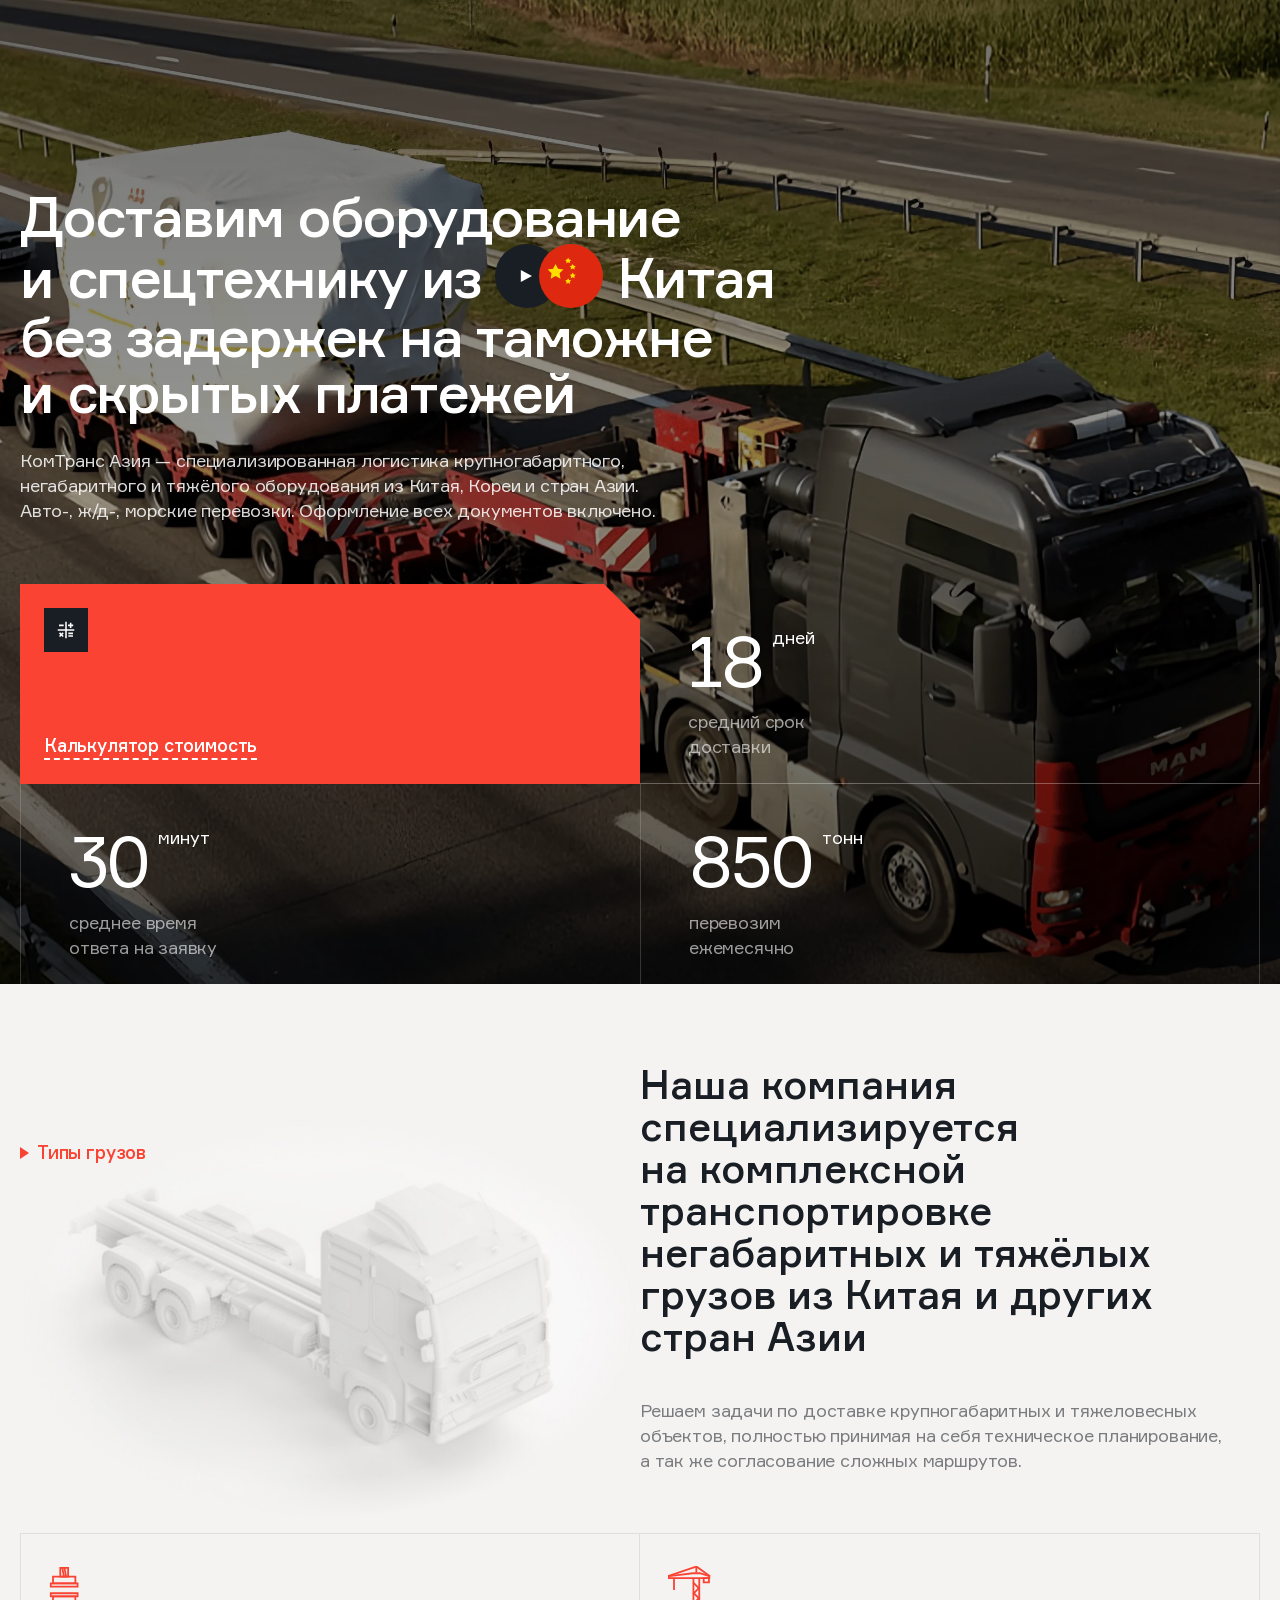
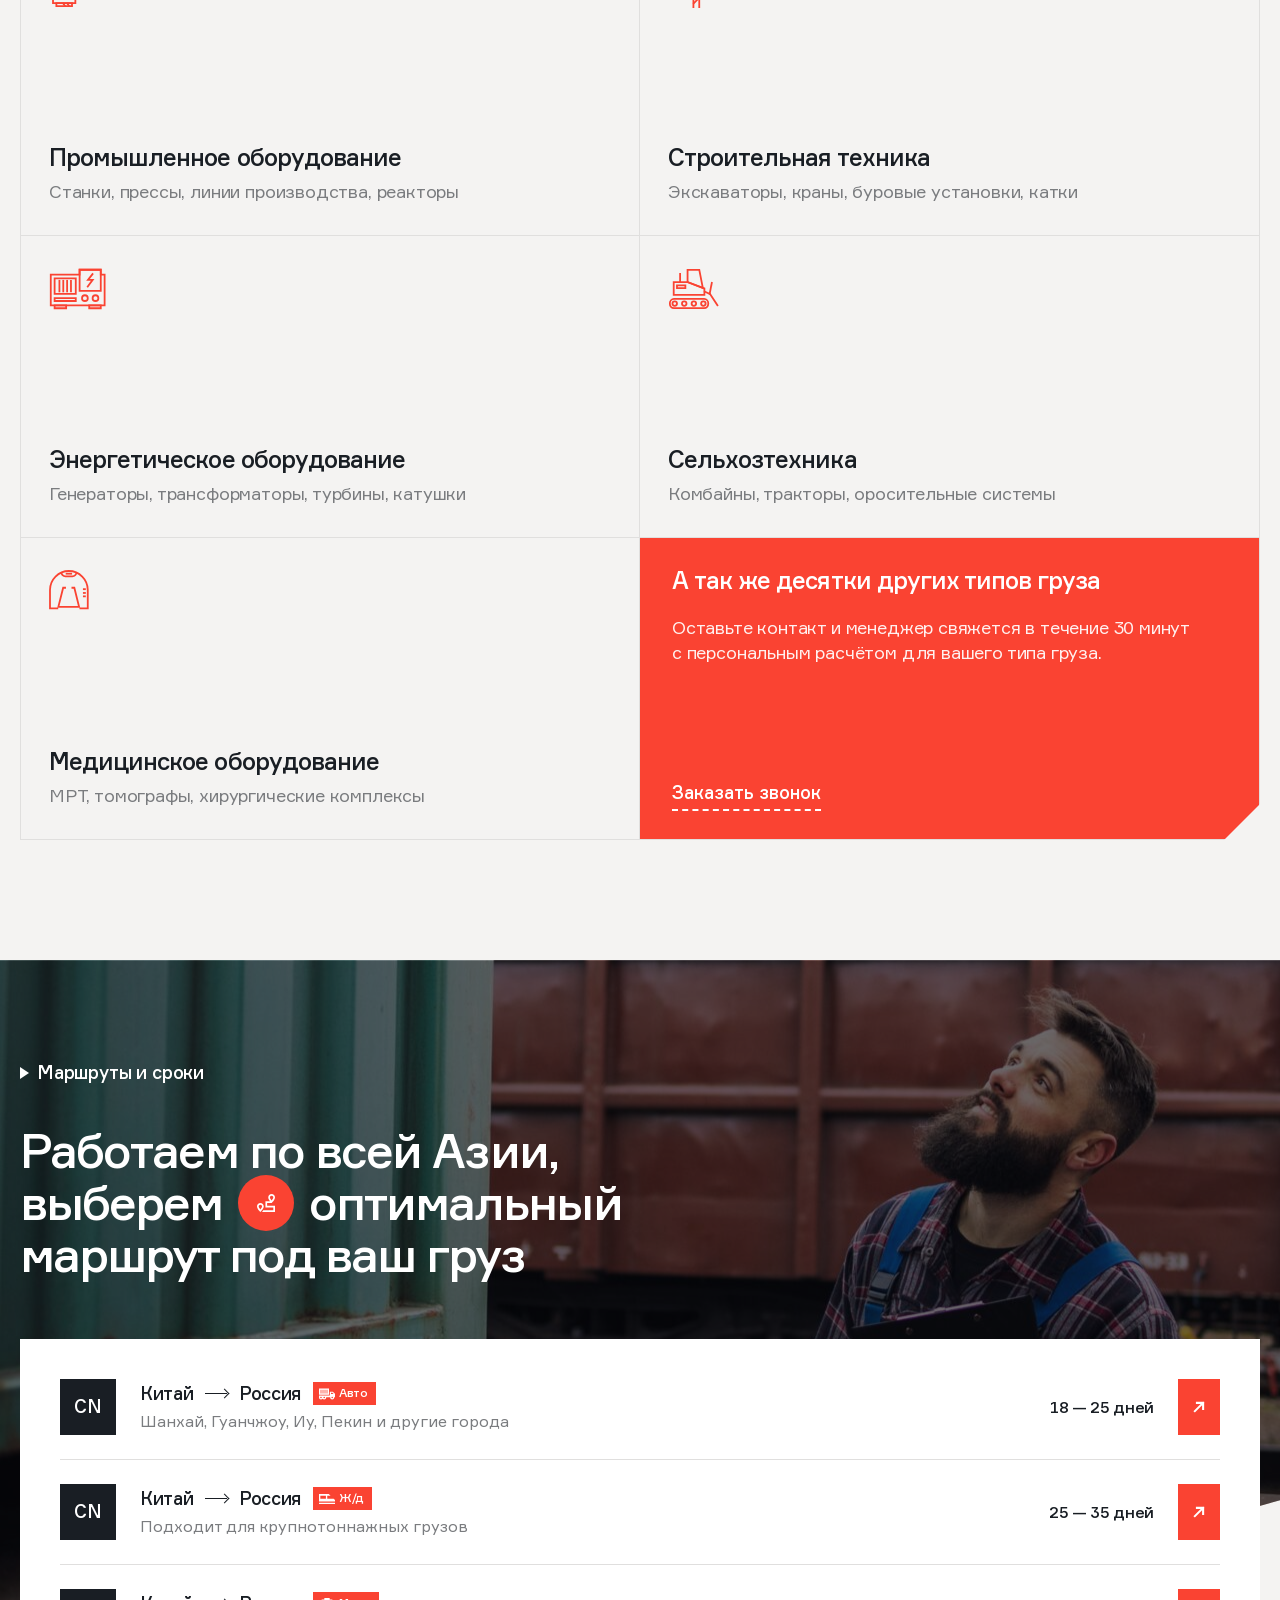
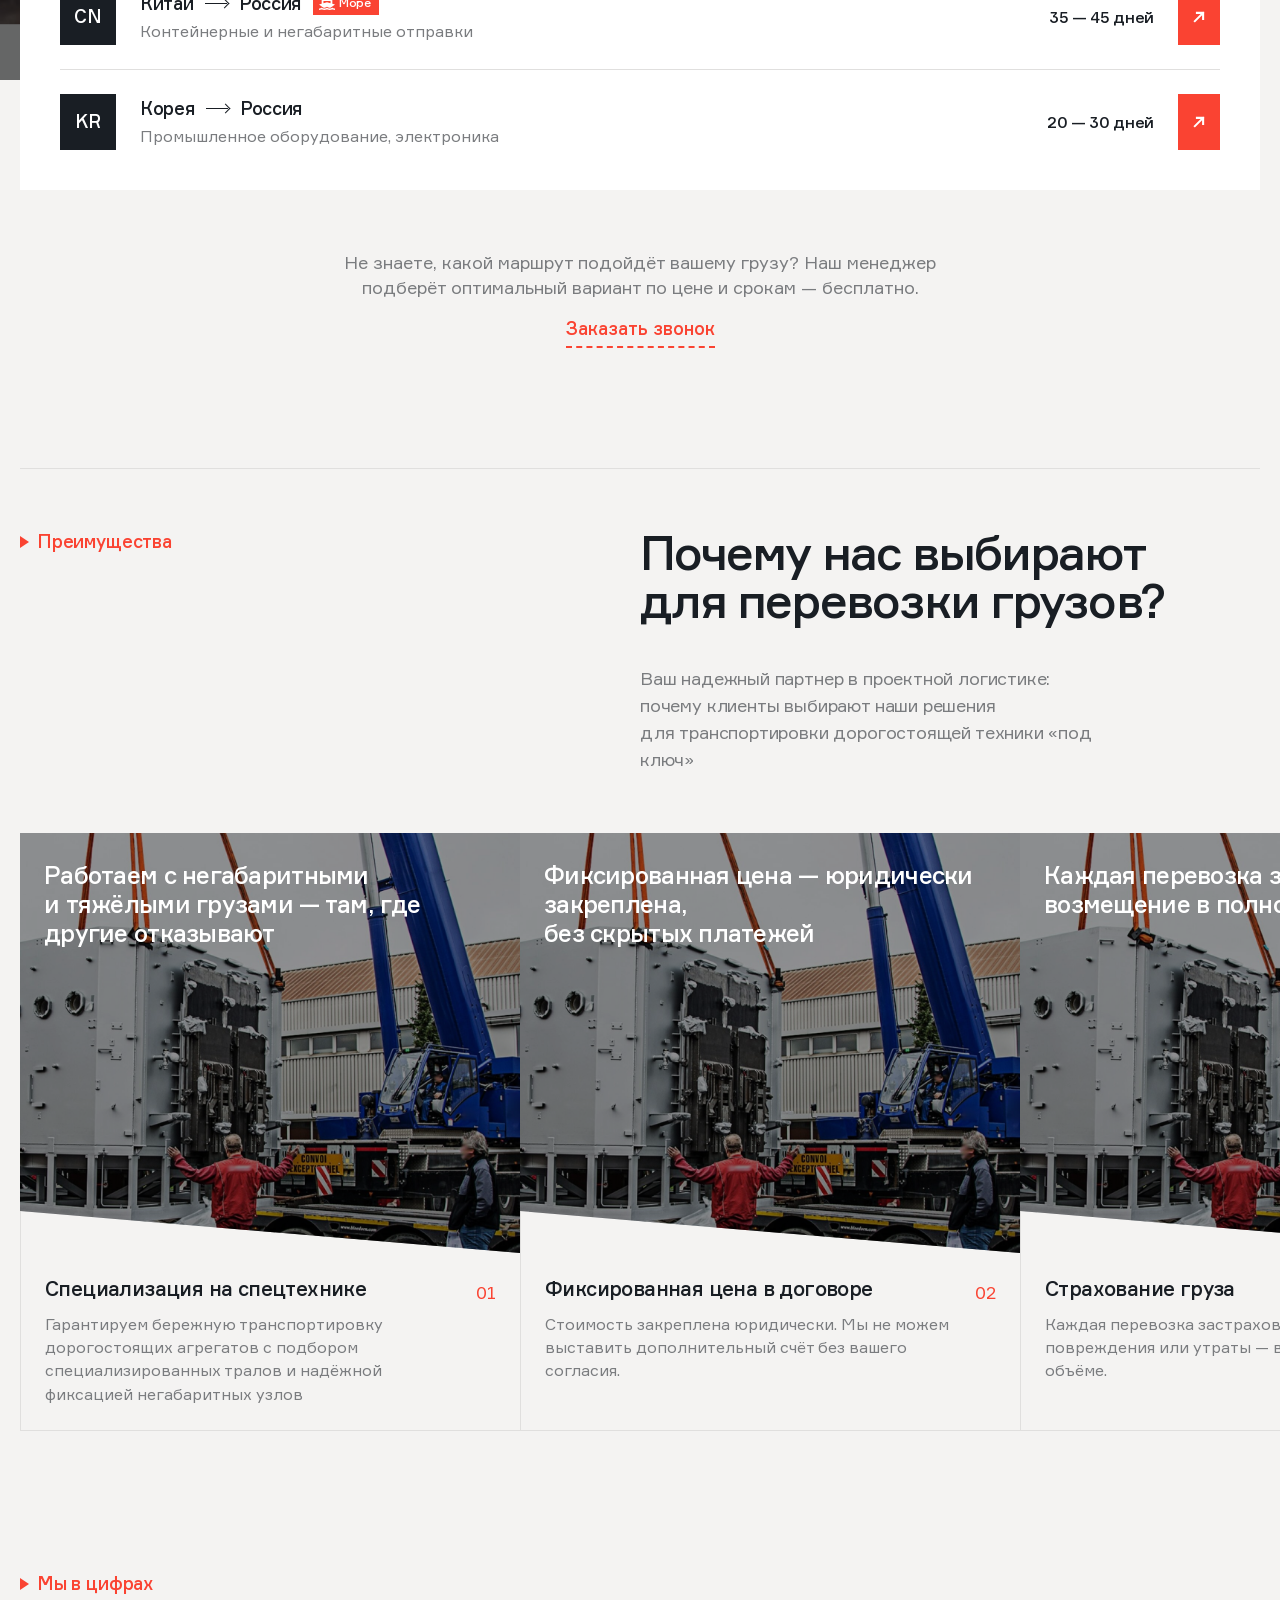
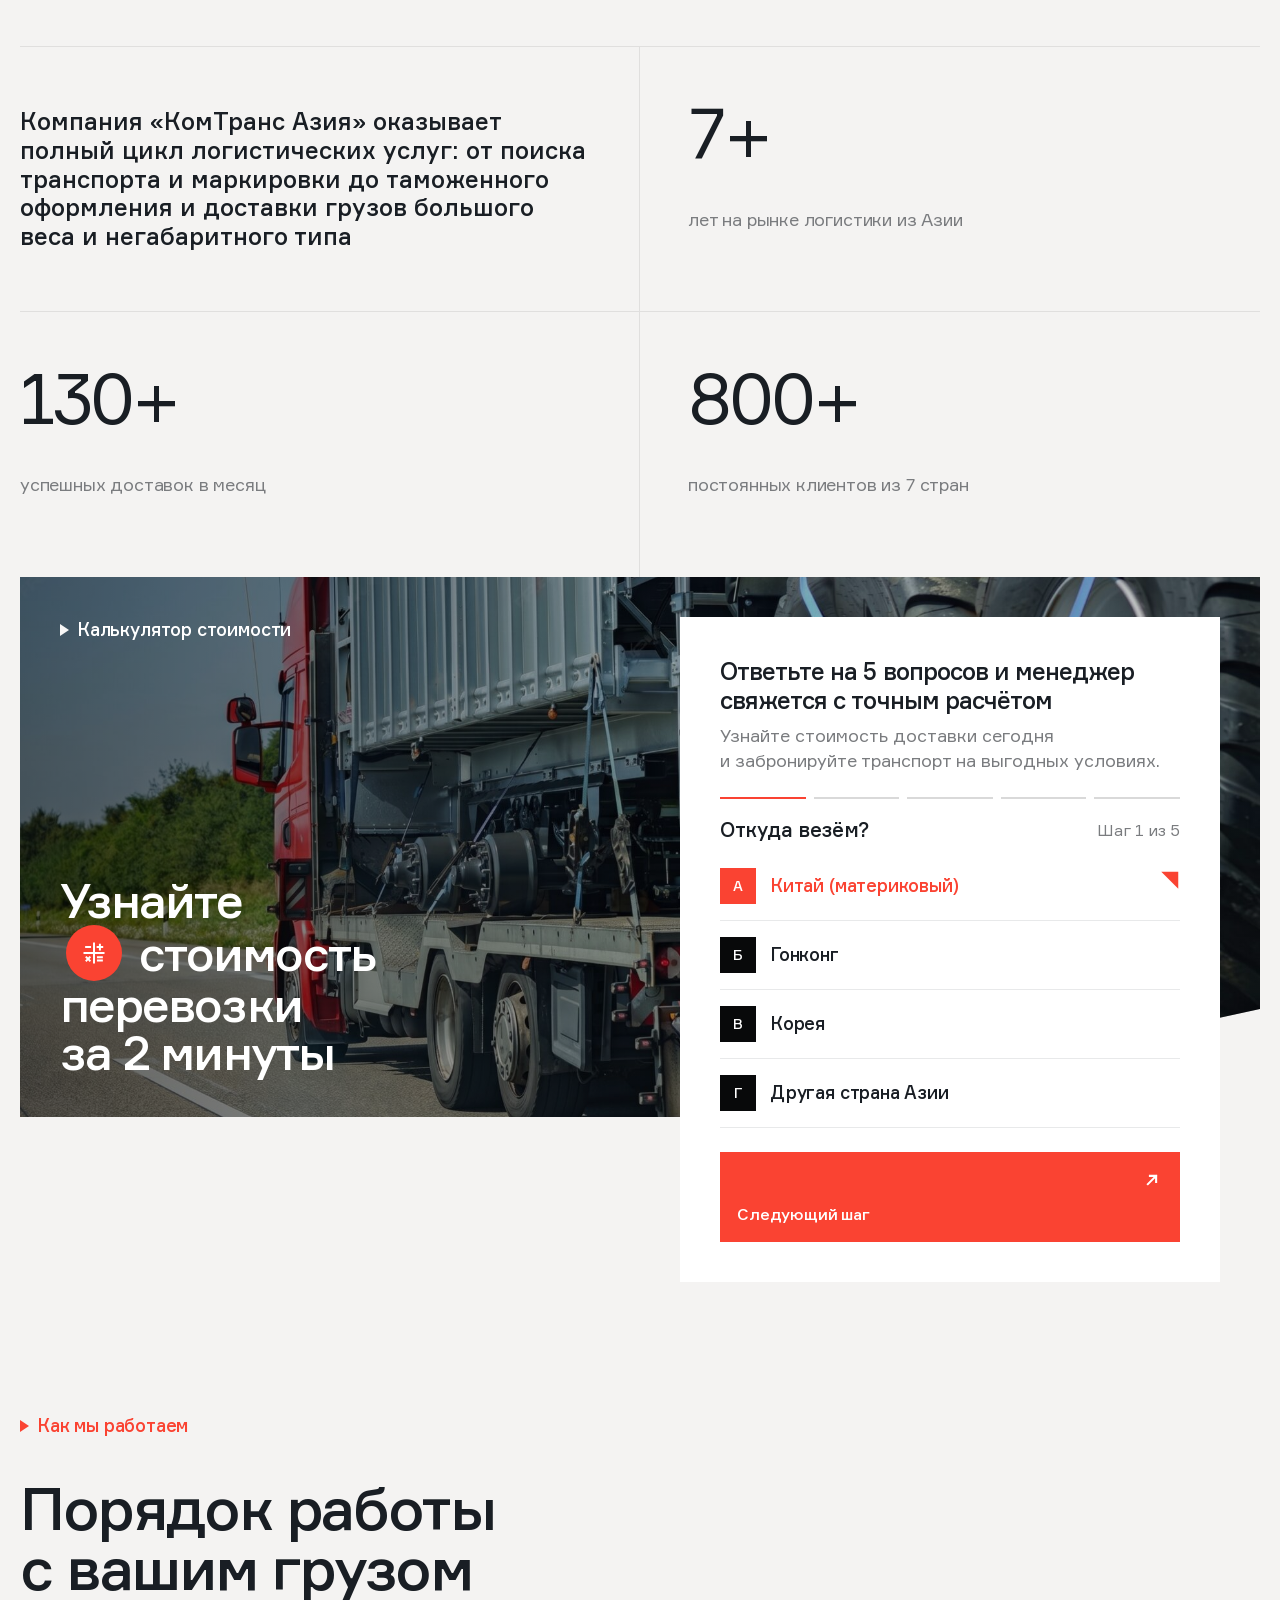
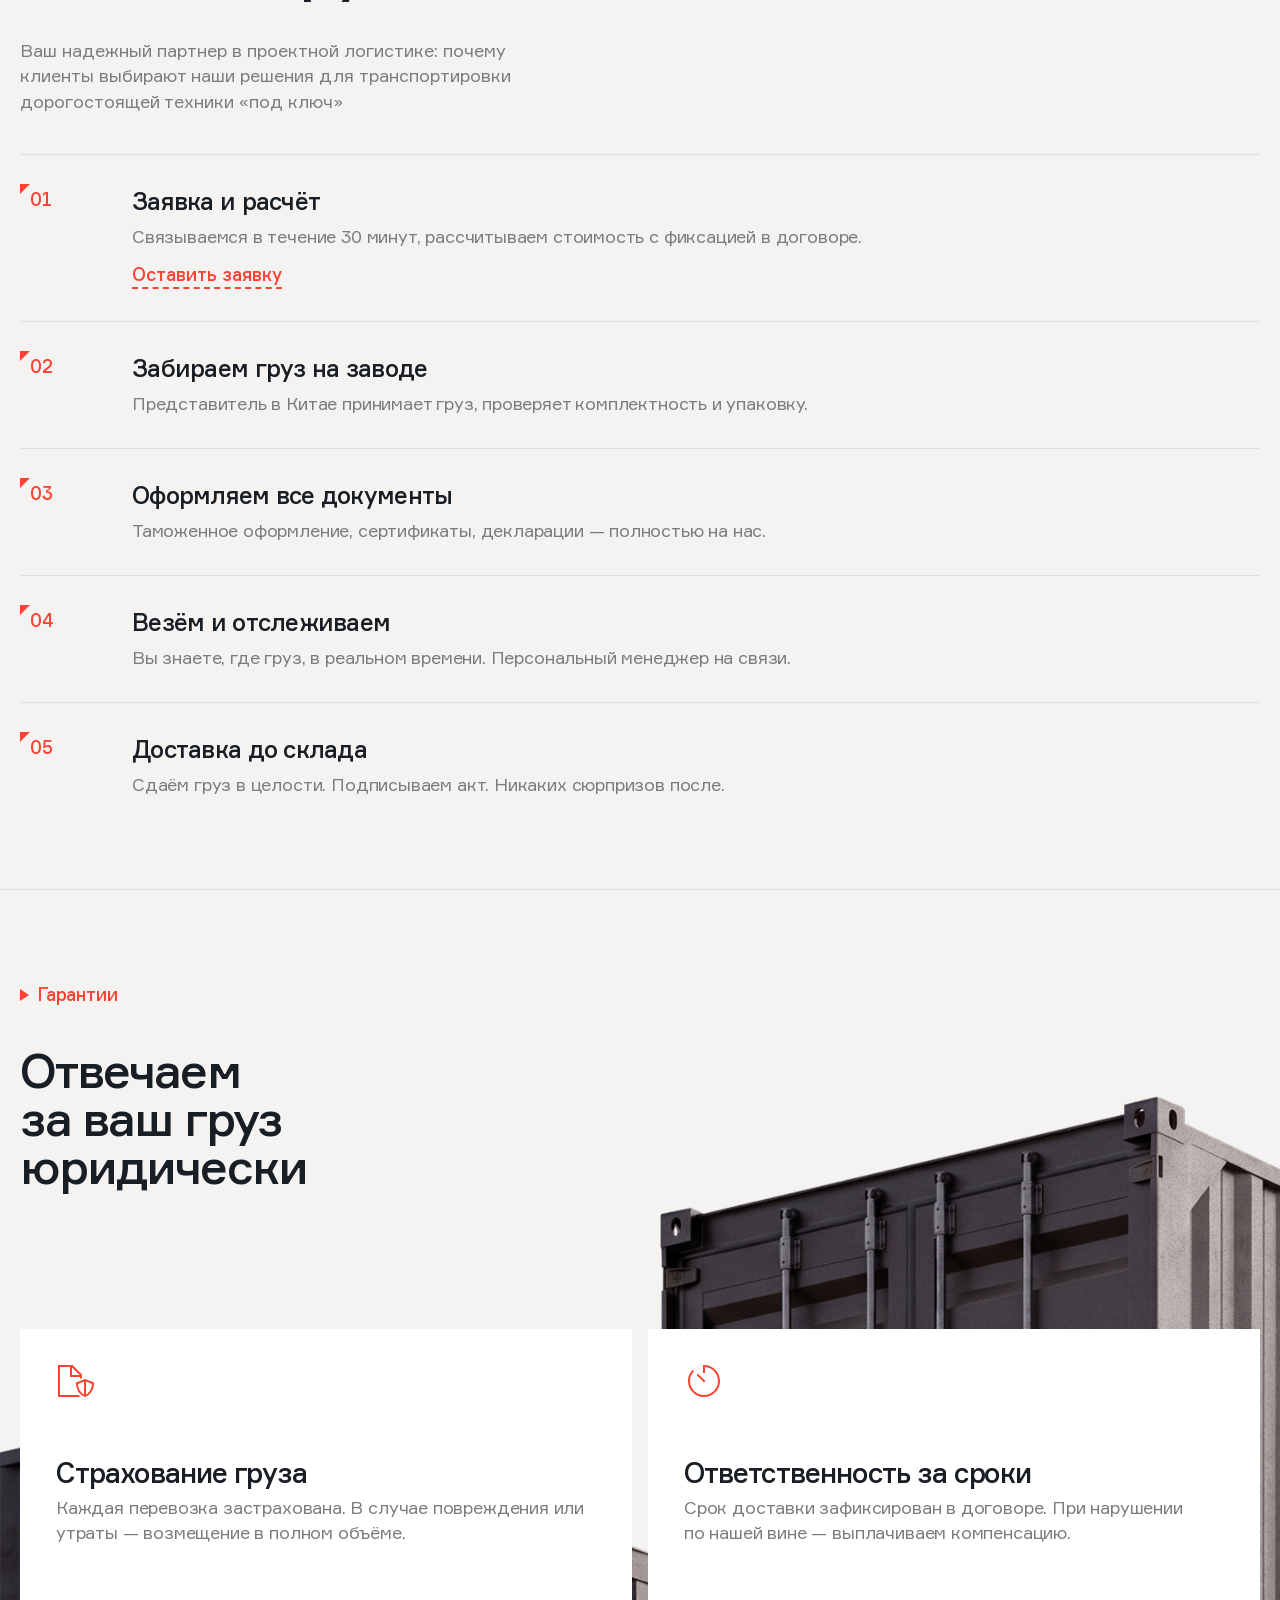
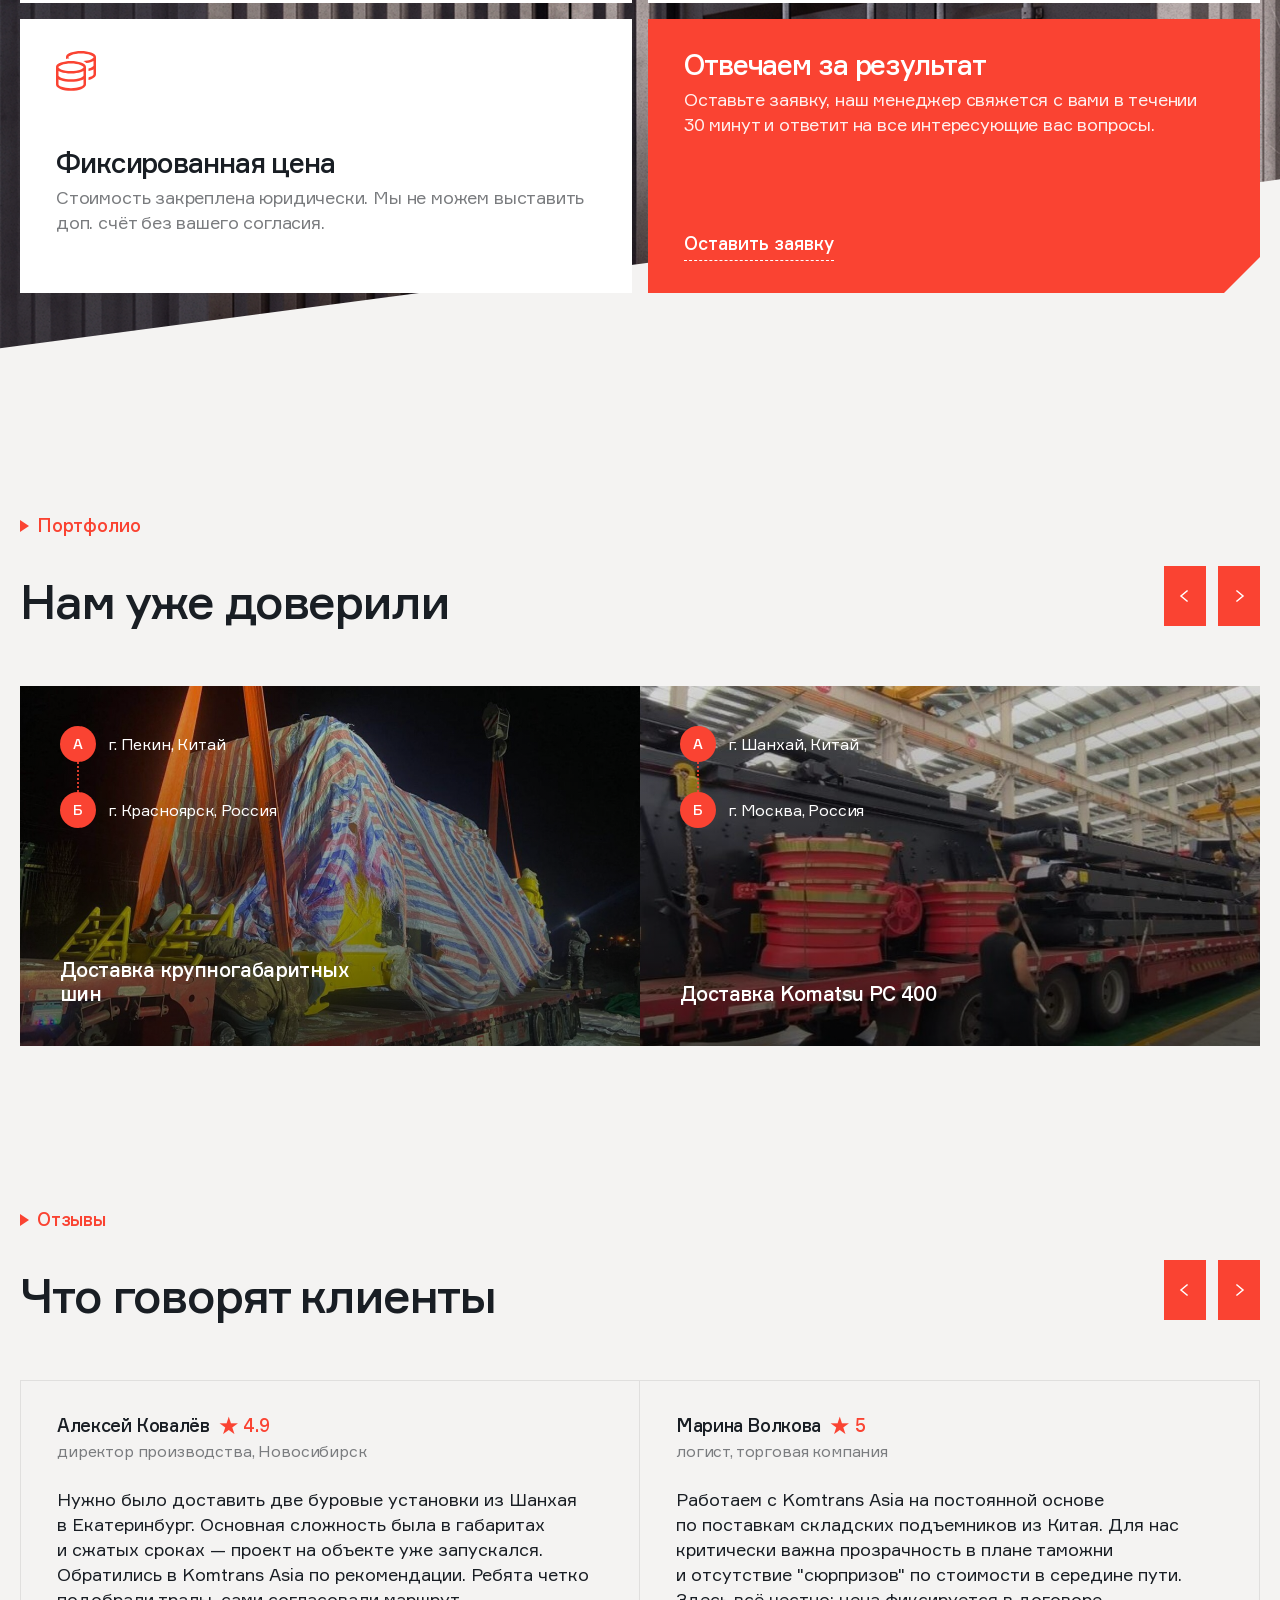
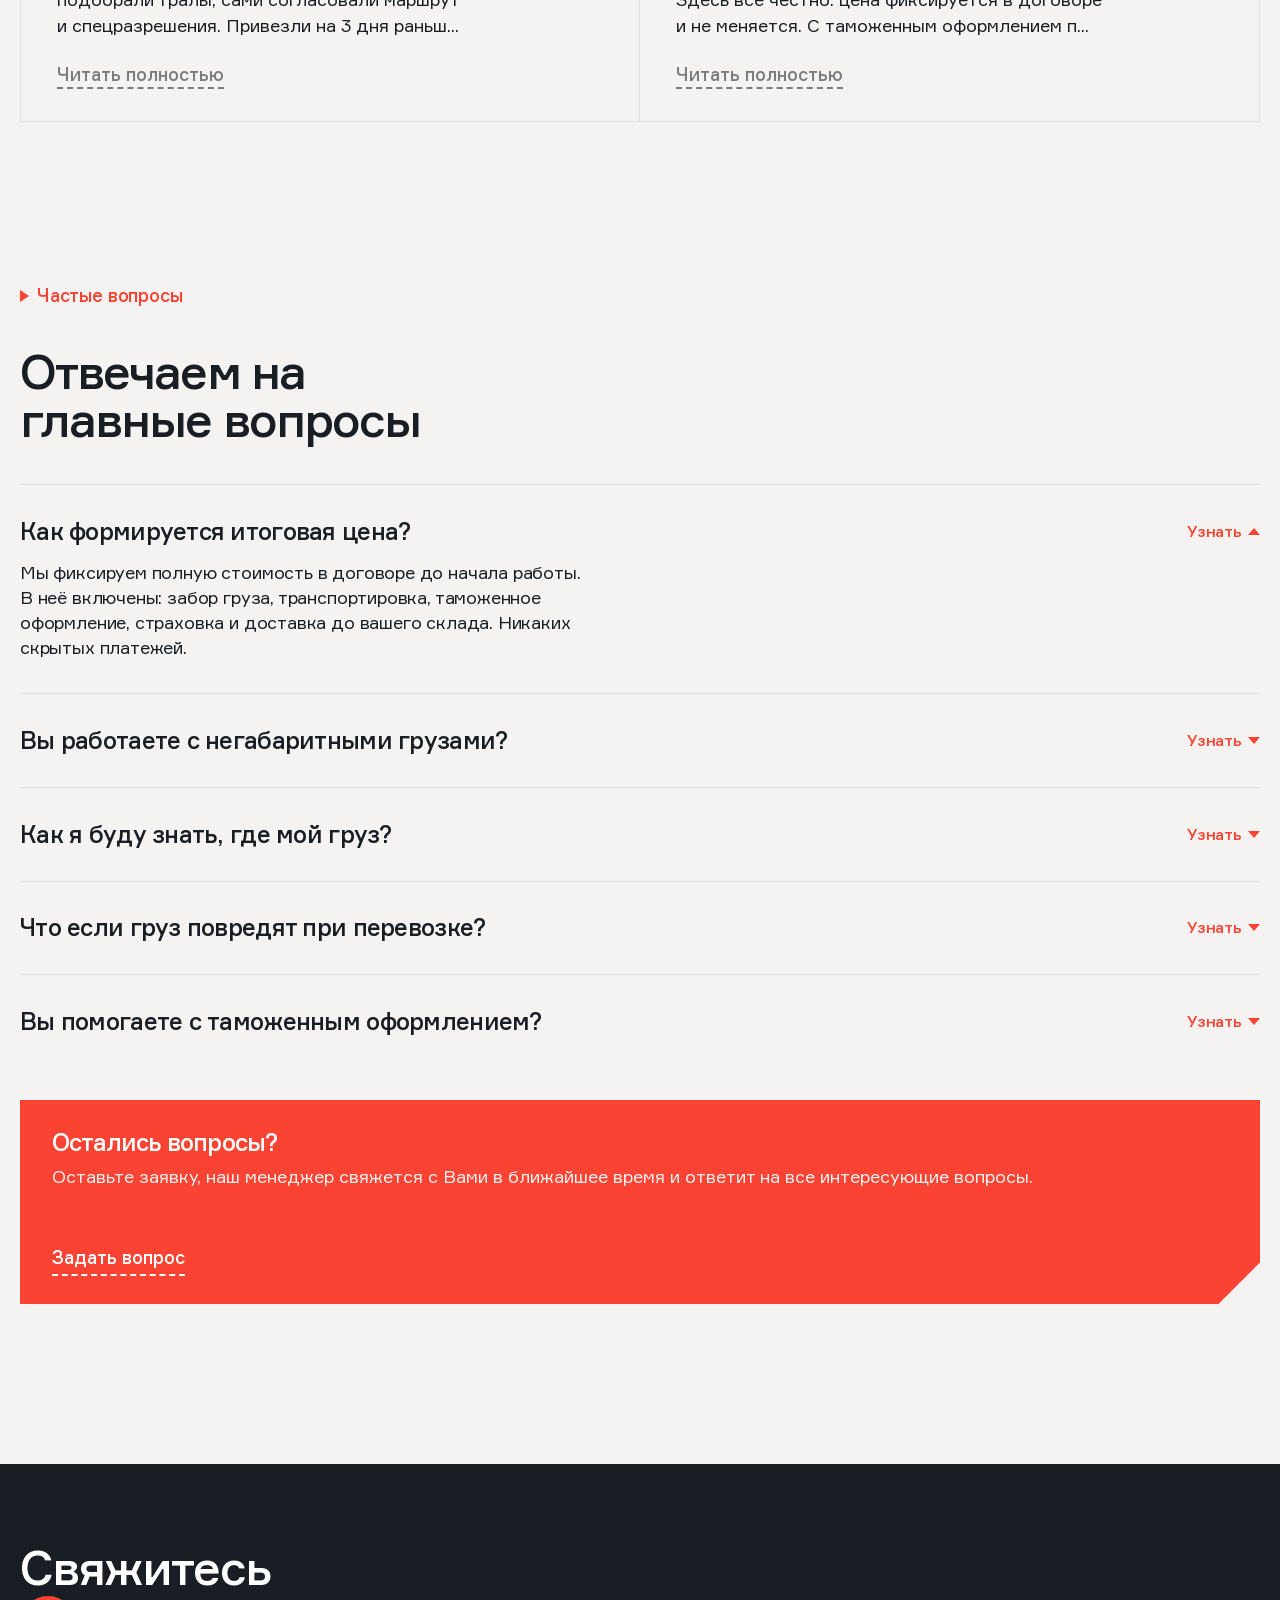
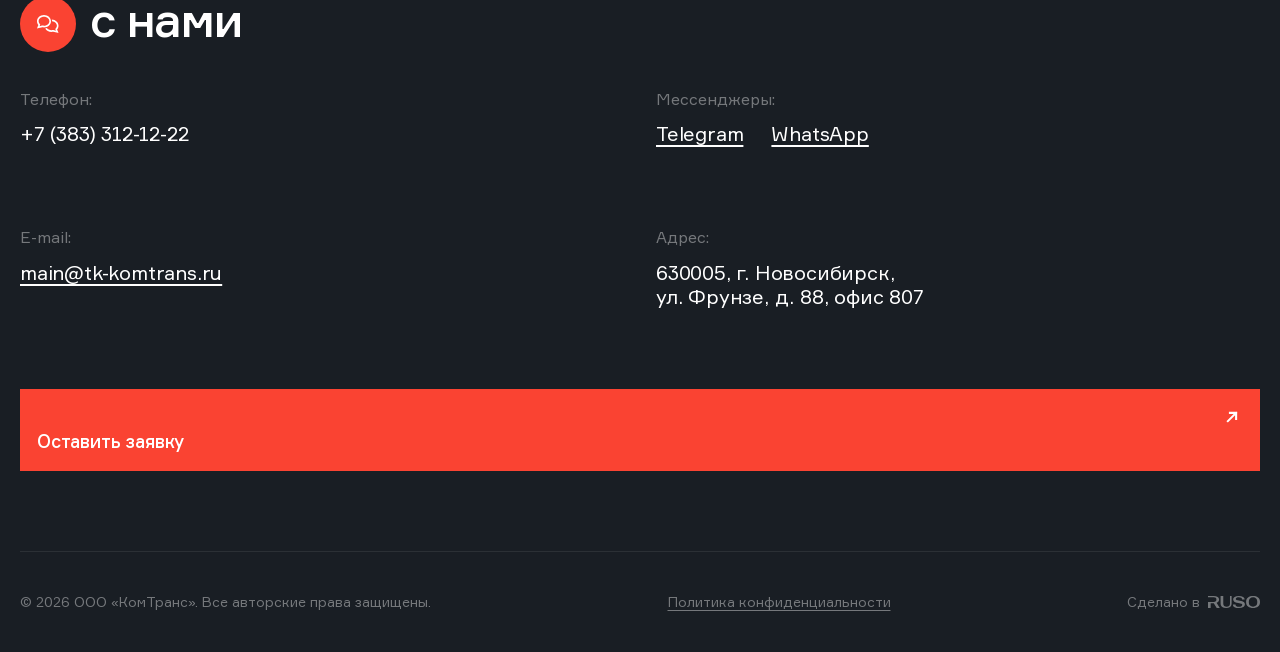
==== commit d10e6c35: "правка: ссылка Калькулятор скроллит к секции, а не открывает модалку" ====
--- a/index.html
+++ b/index.html
@@ -30,7 +30,7 @@
           <a href="#" class="has-dd">Ещё</a>
           <div class="dd-menu">
             <div class="dd-menu__inner">
-              <a href="#calc" data-modal="calculator">Калькулятор</a>
+              <a href="#calc">Калькулятор</a>
               <a href="#steps">Этапы работы</a>
               <a href="#garant">Гарантии</a>
               <a href="#portfolio">Портфолио</a>
--- a/css/main.css
+++ b/css/main.css
@@ -102,8 +102,8 @@
   z-index: 100;
   opacity: 1;
   transform: translateY(0);
-  transition: transform 0.4s cubic-bezier(0.16, 1, 0.3, 1),
-              opacity 0.4s cubic-bezier(0.16, 1, 0.3, 1);
+  transition: transform 0.7s cubic-bezier(0.16, 1, 0.3, 1),
+              opacity 0.7s cubic-bezier(0.16, 1, 0.3, 1);
 }
 /* Pre-entry: positioned off-screen with no transition so the next frame can animate in. */
 .site-header.is-sticky.is-sticky-entering {
@@ -291,6 +291,10 @@
   height: 16px;
   background: url("../assets/icons/arrow-up-right.svg") center/contain no-repeat;
   margin-left: auto;
+  transition: transform 0.25s ease;
+}
+.btn:hover::after {
+  transform: rotate(45deg);
 }
 .btn--block {
   display: flex;
@@ -302,6 +306,9 @@
   right: 32px;
   top: 50%;
   transform: translateY(-50%);
+}
+.btn--block:hover::after {
+  transform: translateY(-50%) rotate(45deg);
 }
 .btn--ghost {
   background: transparent;
@@ -505,9 +512,13 @@
   align-self: start;
   height: 22px;
   background: url("../assets/icons/arrow-up-right.svg") center/contain no-repeat;
+  transition: transform 0.25s ease;
 }
 .site-header__cta:hover {
   background: var(--c-red-hover);
+}
+.site-header__cta:hover::after {
+  transform: rotate(45deg);
 }
 
 /* Header on light backgrounds (404, privacy) */
@@ -1166,6 +1177,10 @@
 .routes__go img {
   width: 22px;
   height: 22px;
+  transition: transform 0.25s ease;
+}
+.routes__go:hover img {
+  transform: rotate(45deg);
 }
 
 .routes__after {
--- a/css/sections.css
+++ b/css/sections.css
@@ -528,7 +528,6 @@
 .steps {
   background: var(--c-bg-grey);
   padding: 100px 0 0;
-  margin-bottom: 80px;
 }
 .steps .container {
   padding-bottom: 60px;
@@ -622,10 +621,9 @@
   position: relative;
   background: var(--c-bg-grey);
   color: var(--c-text);
-  padding: 102px 0 100px;
+  padding: 182px 0 100px;
   overflow: hidden;
   isolation: isolate;
-  margin-bottom: 120px;
 }
 .garant__left {
   display: flex;
@@ -744,7 +742,7 @@
 /* ---------- Portfolio ---------- */
 .portfolio {
   background: var(--c-bg-grey);
-  padding: 0 0 80px;
+  padding: 120px 0 80px;
 }
 .portfolio .section-tag {
   margin-bottom: 40px;
--- a/css/popups.css
+++ b/css/popups.css
@@ -5,7 +5,8 @@
 .modal {
   position: fixed;
   inset: 0;
-  z-index: 100;
+  /* All modals (except the mobile menu, see below) sit above the burger menu */
+  z-index: 1100;
   display: flex;
   align-items: flex-start;
   justify-content: center;
@@ -52,6 +53,29 @@
   align-items: center;
   justify-content: center;
   color: var(--c-text);
+  cursor: pointer;
+  background: transparent;
+  border: 0;
+  border-radius: 50%;
+  transition: background-color .18s ease, transform .18s ease, opacity .18s ease;
+}
+.modal__close img,
+.modal__close svg {
+  transition: transform .18s ease;
+}
+.modal__close:hover {
+  background-color: rgba(0, 0, 0, .07);
+}
+.modal__close:hover img,
+.modal__close:hover svg {
+  transform: rotate(90deg);
+}
+.modal__close:active {
+  transform: scale(.92);
+}
+.modal__close:focus-visible {
+  outline: 2px solid var(--c-red);
+  outline-offset: 2px;
 }
 .modal__close svg { width: 14px; height: 14px; }
 .modal__title {
@@ -355,8 +379,24 @@
   position: relative;
   aspect-ratio: 16/10;
   background: #1c1c1c center/cover no-repeat;
+  overflow: hidden;
+}
+.modal--portfolio .pf-main-img__fade {
+  position: absolute;
+  inset: 0;
+  background-size: cover;
+  background-position: center;
+  background-repeat: no-repeat;
+  opacity: 1;
+  transition: opacity 0.35s ease;
+  pointer-events: none;
+  z-index: 1;
+}
+.modal--portfolio .pf-main-img__fade.is-fading-out {
+  opacity: 0;
 }
 .modal--portfolio .pf-arrows {
+  z-index: 2;
   position: absolute;
   inset: 0;
   display: flex;
@@ -458,7 +498,10 @@
 .modal--menu {
   padding: 0;
   align-items: flex-start;
-  z-index: 90;
+  /* Above the sticky/fixed site header (z-index: 100) but BELOW other
+     modals so that opening the calculator or call form from inside the
+     burger menu stacks correctly on top of it. */
+  z-index: 1000;
 }
 .modal--menu .modal__dialog {
   max-width: 100%;
@@ -488,6 +531,13 @@
   border: 0;
   cursor: pointer;
   padding: 0;
+  transition: background-color .18s ease;
+}
+.menu-header__close:hover {
+  background: var(--c-red-hover);
+}
+.menu-header__close:active {
+  background: var(--c-red-hover);
 }
 .menu-header__close::before {
   content: "";
@@ -495,6 +545,10 @@
   height: 32px;
   background: url('../assets/icons/x-mark.svg') center/contain no-repeat;
   filter: brightness(0) invert(1);
+  transition: transform .18s ease;
+}
+.menu-header__close:hover::before {
+  transform: rotate(90deg);
 }
 .menu-header__logo {
   flex: 1;
--- a/css/responsive.css
+++ b/css/responsive.css
@@ -233,6 +233,7 @@
   }
 
   .features__head {
+    padding-top: 80px;
     grid-template-columns: 1fr;
   }
 
@@ -301,6 +302,15 @@
     flex-direction: column;
     align-items: start;
     gap: 16px;
+  }
+
+  .steps {
+    margin-top: 25px;
+  }
+
+  .garant,
+  .portfolio {
+    padding-top: 100px;
   }
 }
 
@@ -384,6 +394,10 @@
 
   .site-footer__right {
     grid-template-columns: 1fr;
+  }
+
+  .steps {
+    margin-top: 50px;
   }
 }
 
@@ -609,7 +623,7 @@
   }
 
   .features {
-    padding-bottom: 80px;
+    padding-bottom: 0px;
   }
 
   .features .section-tag {
@@ -617,7 +631,7 @@
   }
 
   .features__head {
-    padding-top: 40px;
+    padding-top: 70px;
     margin-bottom: 40px;
   }
 
@@ -651,7 +665,7 @@
   }
 
   .numbers {
-    padding-top: 0;
+    padding-top: 80px;
   }
 
   .numbers .section-tag {
@@ -800,7 +814,7 @@
 
   .steps {
     padding-top: 80px;
-    padding-bottom: 80px;
+    padding-bottom: 0px;
     margin-bottom: 0;
   }
 
@@ -847,7 +861,7 @@
   }
 
   .garant {
-    padding-top: 0;
+    padding-top: 80px;
     padding-bottom: 0;
     margin-bottom: 80px;
   }
@@ -885,7 +899,11 @@
     clip-path: polygon(0 0, 100% 0, 100% 90%, 0 100%);
     left: -24px;
     height: 1055px;
-    top: -205px;
+    top: -125px;
+  }
+
+  .portfolio {
+    padding-bottom: 0;
   }
 
   .portfolio .section-tag {
@@ -925,7 +943,8 @@
   }
 
   .reviews {
-    padding-top: 0;
+    padding-top: 80px;
+    padding-bottom: 0;
   }
 
   .portfolio__head > div:first-child,
@@ -970,7 +989,7 @@
   }
 
   .faq {
-    padding-top: 0;
+    padding-top: 80px;
     padding-bottom: 80px;
   }
 
